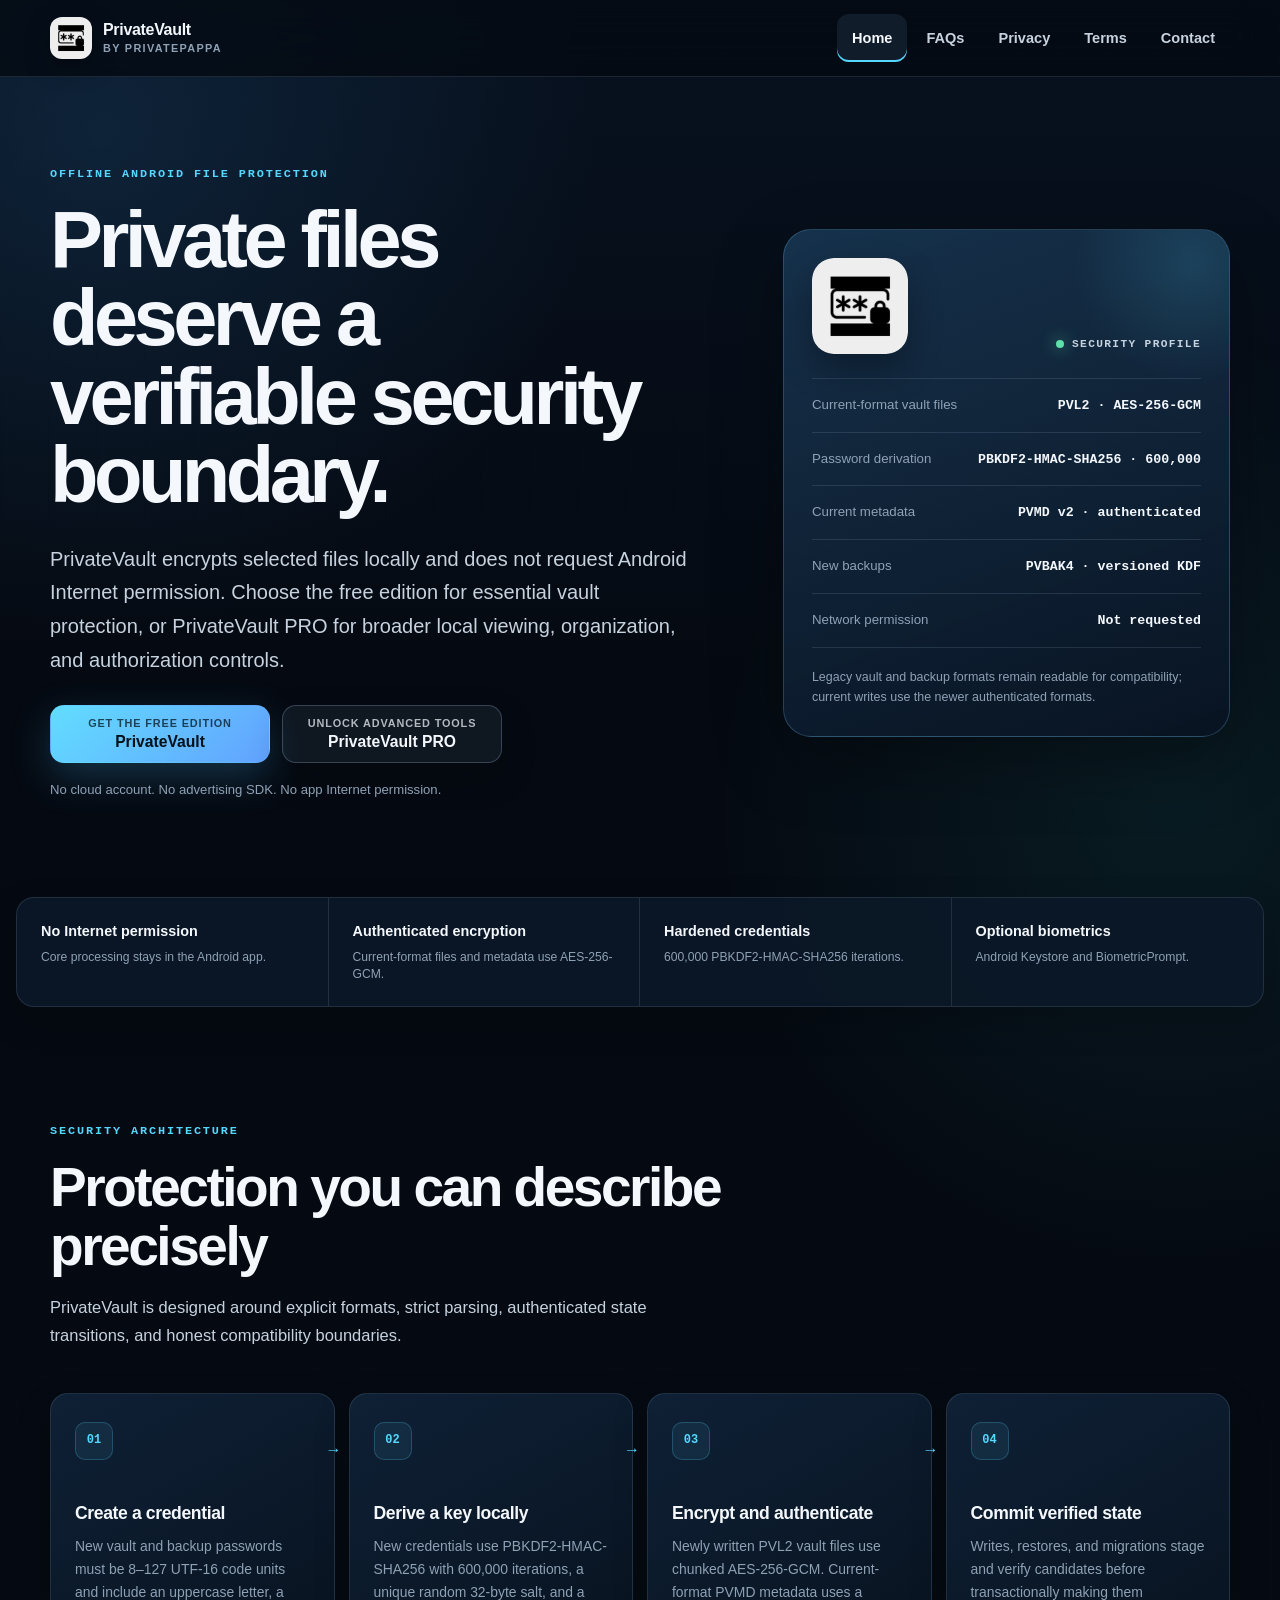
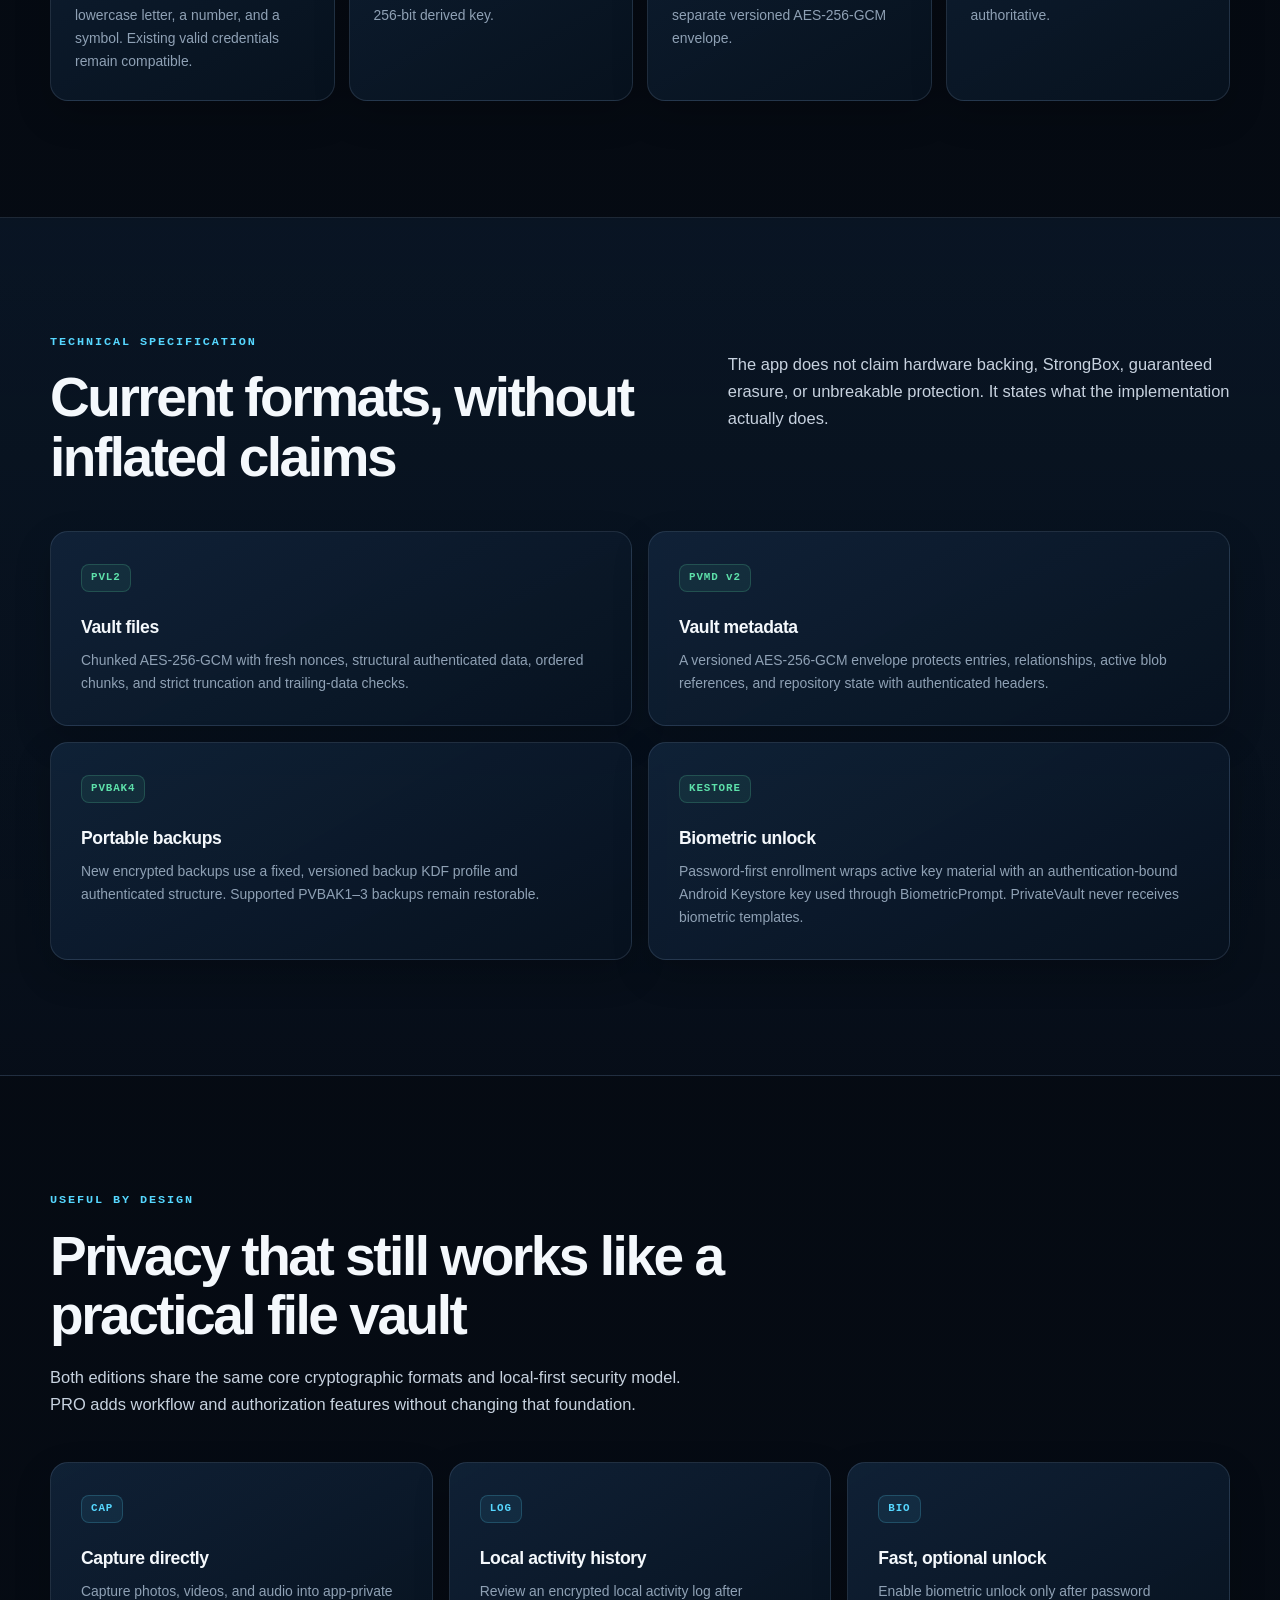
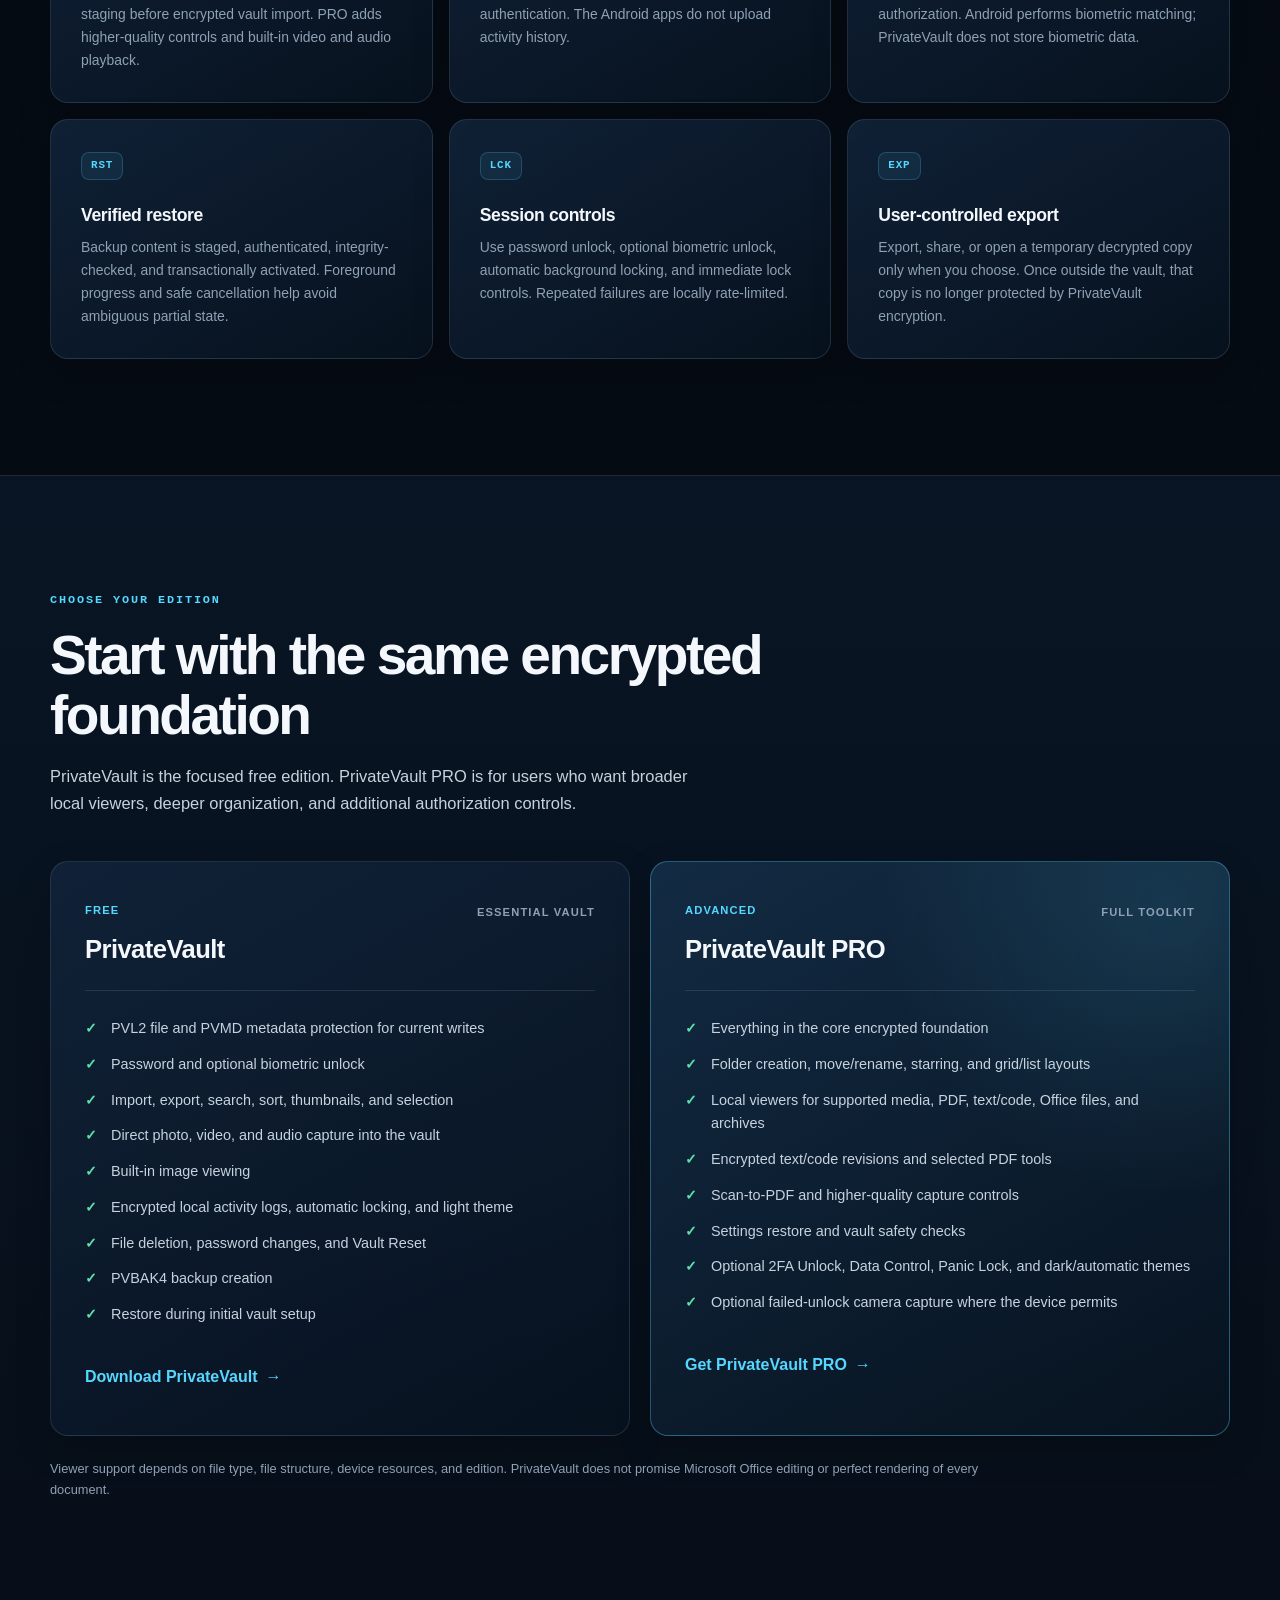
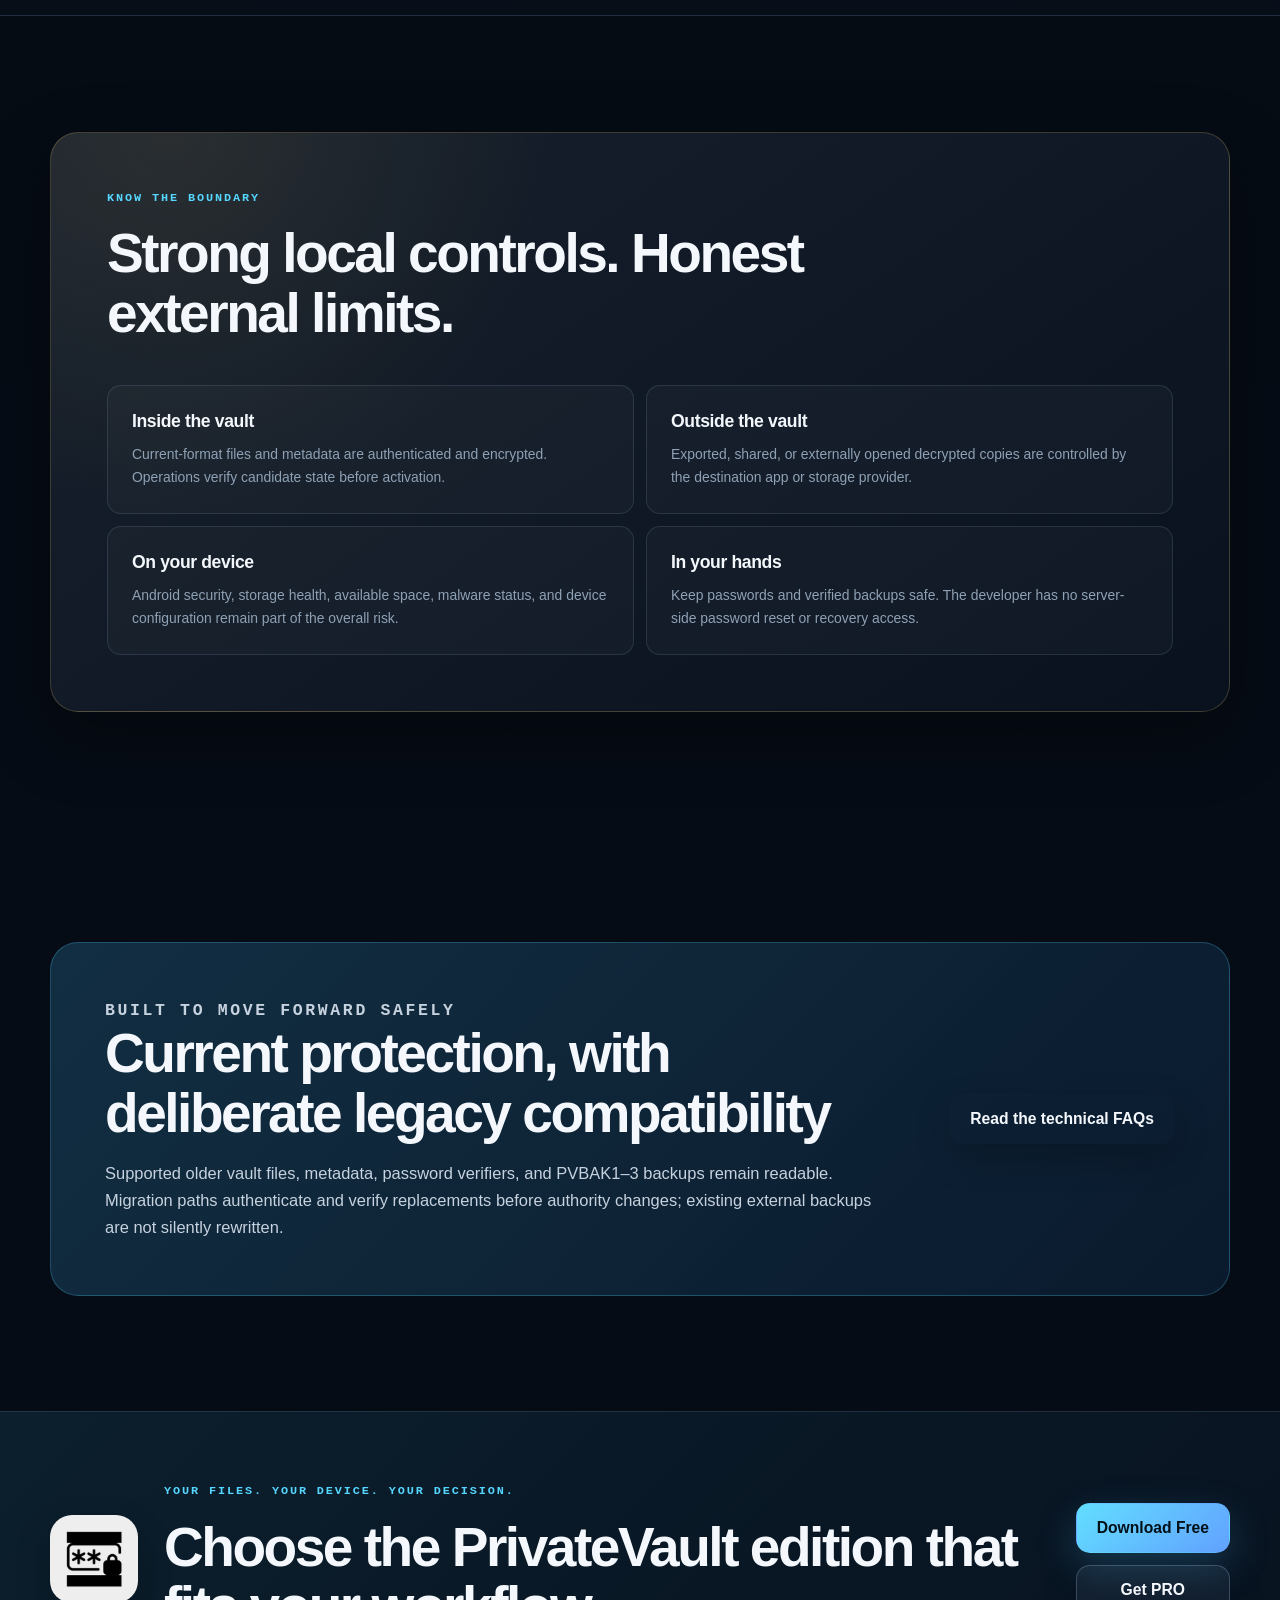
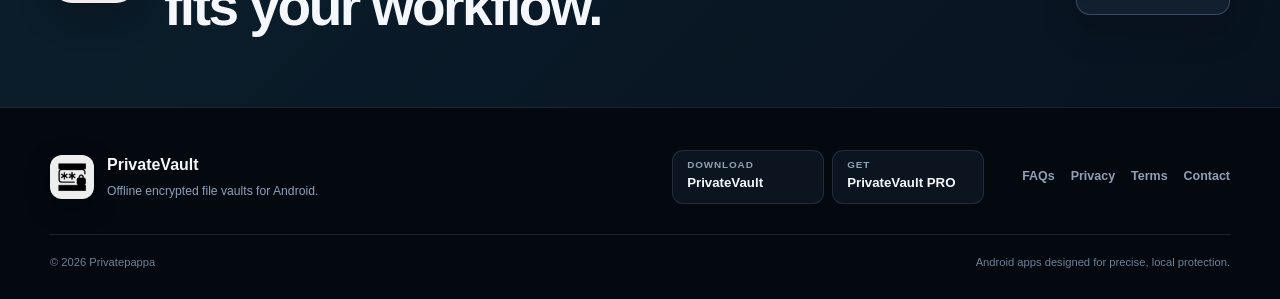
==== index.html @ 42239087 "Update PrivateVault website content and branding" ====
<!doctype html>
<html lang="en">
<head>
  <meta charset="utf-8" />
  <meta name="viewport" content="width=device-width, initial-scale=1" />
  <meta name="theme-color" content="#07111f" />
  <meta http-equiv="Content-Security-Policy" content="default-src 'self'; img-src 'self' data:; style-src 'self'; script-src 'self'; object-src 'none'; base-uri 'self'; form-action 'self'; upgrade-insecure-requests" />
  <title>PrivateVault for Android | Offline Encrypted File Vault</title>
  <meta name="description" content="PrivateVault and PrivateVault PRO are offline Android file vaults with authenticated AES-256-GCM encryption, hardened password derivation, encrypted backups, and optional biometric unlock." />
  <link rel="canonical" href="https://privatepappa.in/" />
  <link rel="icon" href="/favicon.ico" sizes="any" />
  <link rel="icon" type="image/png" sizes="48x48" href="/favicon-48x48.png" />
  <link rel="icon" type="image/png" sizes="96x96" href="/favicon-96x96.png" />
  <link rel="icon" type="image/png" sizes="192x192" href="/favicon-192x192.png" />
  <link rel="apple-touch-icon" sizes="180x180" href="/apple-touch-icon.png" />
  <link rel="manifest" href="/site.webmanifest" />
  <link rel="stylesheet" href="./css/style.css" />
  <script src="./js/app.js" defer></script>
  <meta property="og:type" content="website" />
  <meta property="og:site_name" content="PrivateVault by Privatepappa" />
  <meta property="og:url" content="https://privatepappa.in/" />
  <meta property="og:title" content="PrivateVault for Android | Offline Encrypted File Vault" />
  <meta property="og:description" content="Keep selected files in an offline Android vault with authenticated encryption, password-protected backups, and clear security boundaries." />
  <meta property="og:image" content="https://privatepappa.in/assets/app-icon.png" />
  <meta property="og:image:width" content="512" />
  <meta property="og:image:height" content="512" />
  <meta property="og:image:alt" content="PrivateVault app icon" />
</head>
<body>
  <a class="skip-link" href="#main-content">Skip to content</a>
  <header class="site-header">
    <nav class="navbar" aria-label="Primary navigation">
      <a class="brand" href="./index.html" aria-label="PrivateVault home">
        <img src="./assets/app-icon.png" alt="" width="42" height="42" />
        <span class="brand-copy"><strong>PrivateVault</strong><small>by Privatepappa</small></span>
      </a>
      <button class="nav-toggle" type="button" aria-expanded="false" aria-controls="site-navigation">
        <span class="sr-only">Toggle navigation</span>
        <span></span><span></span><span></span>
      </button>
      <div class="nav-links" id="site-navigation">
        <a class="active" href="./index.html" aria-current="page">Home</a>
        <a href="./faq.html">FAQs</a>
        <a href="./privacy-policy.html">Privacy</a>
        <a href="./terms-of-service.html">Terms</a>
        <a href="./contact-us.html">Contact</a>
      </div>
    </nav>
  </header>

  <main id="main-content">
    <section class="hero page">
      <div class="hero-copy">
        <p class="eyebrow">Offline Android file protection</p>
        <h1>Private files deserve a verifiable security boundary.</h1>
        <p class="hero-lead">
          PrivateVault encrypts selected files locally and does not request Android Internet permission. Choose the free edition for essential vault protection, or PrivateVault PRO for broader local viewing, organization, and authorization controls.
        </p>
        <div class="cta-row cta-row-inline">
          <a class="btn btn-primary" href="https://play.google.com/store/apps/details?id=com.privatepappain.privatevault" target="_blank" rel="noopener noreferrer">
            <span class="btn-kicker">Get the free edition</span>
            <strong>PrivateVault</strong>
          </a>
          <a class="btn btn-secondary" href="https://play.google.com/store/apps/details?id=com.privatepappain.privatevault.pro" target="_blank" rel="noopener noreferrer">
            <span class="btn-kicker">Unlock advanced tools</span>
            <strong>PrivateVault PRO</strong>
          </a>
        </div>
        <p class="microcopy">No cloud account. No advertising SDK. No app Internet permission.</p>
      </div>

      <aside class="security-console" aria-label="PrivateVault security profile">
        <div class="console-header">
          <img src="./assets/app-icon.png" alt="PrivateVault app icon" width="96" height="96" />
          <div><span class="status-dot"></span><span class="mono">SECURITY PROFILE</span></div>
        </div>
        <dl class="spec-list">
          <div><dt>Current-format vault files</dt><dd>PVL2 · AES-256-GCM</dd></div>
          <div><dt>Password derivation</dt><dd>PBKDF2-HMAC-SHA256 · 600,000</dd></div>
          <div><dt>Current metadata</dt><dd>PVMD v2 · authenticated</dd></div>
          <div><dt>New backups</dt><dd>PVBAK4 · versioned KDF</dd></div>
          <div><dt>Network permission</dt><dd>Not requested</dd></div>
        </dl>
        <p class="console-note">Legacy vault and backup formats remain readable for compatibility; current writes use the newer authenticated formats.</p>
      </aside>
    </section>

    <section class="trust-strip" aria-label="Core security facts">
      <div><strong>No Internet permission</strong><span>Core processing stays in the Android app.</span></div>
      <div><strong>Authenticated encryption</strong><span>Current-format files and metadata use AES-256-GCM.</span></div>
      <div><strong>Hardened credentials</strong><span>600,000 PBKDF2-HMAC-SHA256 iterations.</span></div>
      <div><strong>Optional biometrics</strong><span>Android Keystore and BiometricPrompt.</span></div>
    </section>

    <section class="section page" id="architecture">
      <div class="section-heading">
        <p class="eyebrow">Security architecture</p>
        <h2>Protection you can describe precisely</h2>
        <p>PrivateVault is designed around explicit formats, strict parsing, authenticated state transitions, and honest compatibility boundaries.</p>
      </div>
      <div class="architecture-flow">
        <article class="step-card">
          <span class="step-number">01</span>
          <h3>Create a credential</h3>
          <p>New vault and backup passwords must be 8–127 UTF-16 code units and include an uppercase letter, a lowercase letter, a number, and a symbol. Existing valid credentials remain compatible.</p>
        </article>
        <article class="step-card">
          <span class="step-number">02</span>
          <h3>Derive a key locally</h3>
          <p>New credentials use PBKDF2-HMAC-SHA256 with 600,000 iterations, a unique random 32-byte salt, and a 256-bit derived key.</p>
        </article>
        <article class="step-card">
          <span class="step-number">03</span>
          <h3>Encrypt and authenticate</h3>
          <p>Newly written PVL2 vault files use chunked AES-256-GCM. Current-format PVMD metadata uses a separate versioned AES-256-GCM envelope.</p>
        </article>
        <article class="step-card">
          <span class="step-number">04</span>
          <h3>Commit verified state</h3>
          <p>Writes, restores, and migrations stage and verify candidates before transactionally making them authoritative.</p>
        </article>
      </div>
    </section>

    <section class="section section-tinted">
      <div class="page">
        <div class="section-heading split-heading">
          <div>
            <p class="eyebrow">Technical specification</p>
            <h2>Current formats, without inflated claims</h2>
          </div>
          <p>The app does not claim hardware backing, StrongBox, guaranteed erasure, or unbreakable protection. It states what the implementation actually does.</p>
        </div>
        <div class="tech-grid">
          <article class="tech-card">
            <span class="tech-label">PVL2</span>
            <h3>Vault files</h3>
            <p>Chunked AES-256-GCM with fresh nonces, structural authenticated data, ordered chunks, and strict truncation and trailing-data checks.</p>
          </article>
          <article class="tech-card">
            <span class="tech-label">PVMD v2</span>
            <h3>Vault metadata</h3>
            <p>A versioned AES-256-GCM envelope protects entries, relationships, active blob references, and repository state with authenticated headers.</p>
          </article>
          <article class="tech-card">
            <span class="tech-label">PVBAK4</span>
            <h3>Portable backups</h3>
            <p>New encrypted backups use a fixed, versioned backup KDF profile and authenticated structure. Supported PVBAK1–3 backups remain restorable.</p>
          </article>
          <article class="tech-card">
            <span class="tech-label">KESTORE</span>
            <h3>Biometric unlock</h3>
            <p>Password-first enrollment wraps active key material with an authentication-bound Android Keystore key used through BiometricPrompt. PrivateVault never receives biometric templates.</p>
          </article>
        </div>
      </div>
    </section>

    <section class="section page" id="features">
      <div class="section-heading">
        <p class="eyebrow">Useful by design</p>
        <h2>Privacy that still works like a practical file vault</h2>
        <p>Both editions share the same core cryptographic formats and local-first security model. PRO adds workflow and authorization features without changing that foundation.</p>
      </div>
      <div class="feature-grid">
        <article class="feature-card"><span class="feature-code">CAP</span><h3>Capture directly</h3><p>Capture photos, videos, and audio into app-private staging before encrypted vault import. PRO adds higher-quality controls and built-in video and audio playback.</p></article>
        <article class="feature-card"><span class="feature-code">LOG</span><h3>Local activity history</h3><p>Review an encrypted local activity log after authentication. The Android apps do not upload activity history.</p></article>
        <article class="feature-card"><span class="feature-code">BIO</span><h3>Fast, optional unlock</h3><p>Enable biometric unlock only after password authorization. Android performs biometric matching; PrivateVault does not store biometric data.</p></article>
        <article class="feature-card"><span class="feature-code">RST</span><h3>Verified restore</h3><p>Backup content is staged, authenticated, integrity-checked, and transactionally activated. Foreground progress and safe cancellation help avoid ambiguous partial state.</p></article>
        <article class="feature-card"><span class="feature-code">LCK</span><h3>Session controls</h3><p>Use password unlock, optional biometric unlock, automatic background locking, and immediate lock controls. Repeated failures are locally rate-limited.</p></article>
        <article class="feature-card"><span class="feature-code">EXP</span><h3>User-controlled export</h3><p>Export, share, or open a temporary decrypted copy only when you choose. Once outside the vault, that copy is no longer protected by PrivateVault encryption.</p></article>
      </div>
    </section>

    <section class="section section-tinted" id="compare">
      <div class="page">
        <div class="section-heading">
          <p class="eyebrow">Choose your edition</p>
          <h2>Start with the same encrypted foundation</h2>
          <p>PrivateVault is the focused free edition. PrivateVault PRO is for users who want broader local viewers, deeper organization, and additional authorization controls.</p>
        </div>
        <div class="edition-grid">
          <article class="edition-card">
            <div class="edition-header"><div><span class="edition-tag">Free</span><h3>PrivateVault</h3></div><span class="edition-price">Essential vault</span></div>
            <ul class="check-list">
              <li>PVL2 file and PVMD metadata protection for current writes</li>
              <li>Password and optional biometric unlock</li>
              <li>Import, export, search, sort, thumbnails, and selection</li>
              <li>Direct photo, video, and audio capture into the vault</li>
              <li>Built-in image viewing</li>
              <li>Encrypted local activity logs, automatic locking, and light theme</li>
              <li>File deletion, password changes, and Vault Reset</li>
              <li>PVBAK4 backup creation</li>
              <li>Restore during initial vault setup</li>
            </ul>
            <a class="text-link" href="https://play.google.com/store/apps/details?id=com.privatepappain.privatevault" target="_blank" rel="noopener noreferrer">Download PrivateVault <span aria-hidden="true">→</span></a>
          </article>

          <article class="edition-card edition-card-pro">
            <div class="edition-header"><div><span class="edition-tag">Advanced</span><h3>PrivateVault PRO</h3></div><span class="edition-price">Full toolkit</span></div>
            <ul class="check-list">
              <li>Everything in the core encrypted foundation</li>
              <li>Folder creation, move/rename, starring, and grid/list layouts</li>
              <li>Local viewers for supported media, PDF, text/code, Office files, and archives</li>
              <li>Encrypted text/code revisions and selected PDF tools</li>
              <li>Scan-to-PDF and higher-quality capture controls</li>
              <li>Settings restore and vault safety checks</li>
              <li>Optional 2FA Unlock, Data Control, Panic Lock, and dark/automatic themes</li>
              <li>Optional failed-unlock camera capture where the device permits</li>
            </ul>
            <a class="text-link" href="https://play.google.com/store/apps/details?id=com.privatepappain.privatevault.pro" target="_blank" rel="noopener noreferrer">Get PrivateVault PRO <span aria-hidden="true">→</span></a>
          </article>
        </div>
        <p class="comparison-note">Viewer support depends on file type, file structure, device resources, and edition. PrivateVault does not promise Microsoft Office editing or perfect rendering of every document.</p>
      </div>
    </section>

    <section class="section page">
      <div class="boundary-panel">
        <div>
          <p class="eyebrow">Know the boundary</p>
          <h2>Strong local controls. Honest external limits.</h2>
        </div>
        <div class="boundary-grid">
          <article><h3>Inside the vault</h3><p>Current-format files and metadata are authenticated and encrypted. Operations verify candidate state before activation.</p></article>
          <article><h3>Outside the vault</h3><p>Exported, shared, or externally opened decrypted copies are controlled by the destination app or storage provider.</p></article>
          <article><h3>On your device</h3><p>Android security, storage health, available space, malware status, and device configuration remain part of the overall risk.</p></article>
          <article><h3>In your hands</h3><p>Keep passwords and verified backups safe. The developer has no server-side password reset or recovery access.</p></article>
        </div>
      </div>
    </section>

    <section class="section page">
      <div class="compatibility-banner">
        <div>
          <p class="eyebrow">Built to move forward safely</p>
          <h2>Current protection, with deliberate legacy compatibility</h2>
          <p>Supported older vault files, metadata, password verifiers, and PVBAK1–3 backups remain readable. Migration paths authenticate and verify replacements before authority changes; existing external backups are not silently rewritten.</p>
        </div>
        <a class="btn btn-compact" href="./faq.html">Read the technical FAQs</a>
      </div>
    </section>

    <section class="final-cta">
      <div class="page final-cta-inner">
        <img src="./assets/app-icon.png" alt="" width="88" height="88" />
        <div><p class="eyebrow">Your files. Your device. Your decision.</p><h2>Choose the PrivateVault edition that fits your workflow.</h2></div>
        <div class="cta-row">
          <a class="btn btn-primary btn-compact" href="https://play.google.com/store/apps/details?id=com.privatepappain.privatevault" target="_blank" rel="noopener noreferrer">Download Free</a>
          <a class="btn btn-secondary btn-compact" href="https://play.google.com/store/apps/details?id=com.privatepappain.privatevault.pro" target="_blank" rel="noopener noreferrer">Get PRO</a>
        </div>
      </div>
    </section>
  </main>

  <footer class="site-footer">
    <div class="page footer-grid">
      <div class="footer-brand">
        <img src="./assets/app-icon.png" alt="" width="44" height="44" />
        <div><strong>PrivateVault</strong><p>Offline encrypted file vaults for Android.</p></div>
      </div>
      <nav class="footer-downloads" aria-label="Download the apps">
        <a href="https://play.google.com/store/apps/details?id=com.privatepappain.privatevault" target="_blank" rel="noopener noreferrer"><span>Download</span><strong>PrivateVault</strong></a>
        <a href="https://play.google.com/store/apps/details?id=com.privatepappain.privatevault.pro" target="_blank" rel="noopener noreferrer"><span>Get</span><strong>PrivateVault PRO</strong></a>
      </nav>
      <nav class="footer-links" aria-label="Footer navigation">
        <a href="./faq.html">FAQs</a><a href="./privacy-policy.html">Privacy</a><a href="./terms-of-service.html">Terms</a><a href="./contact-us.html">Contact</a>
      </nav>
    </div>
    <div class="page footer-meta"><span>© 2026 Privatepappa</span><span>Android apps designed for precise, local protection.</span></div>
  </footer>
</body>
</html>
---- css/style.css ----
:root {
  color-scheme: dark;
  --bg: #050a12;
  --bg-elevated: #091321;
  --panel: rgba(14, 28, 46, 0.78);
  --panel-solid: #0d1b2d;
  --panel-soft: rgba(15, 32, 52, 0.58);
  --text: #f4f8fc;
  --text-soft: #c7d2df;
  --muted: #8fa1b5;
  --line: rgba(154, 180, 210, 0.16);
  --line-strong: rgba(154, 180, 210, 0.29);
  --cyan: #56d7ff;
  --blue: #6195ff;
  --green: #5de0aa;
  --amber: #f1c66d;
  --danger: #ff8b93;
  --max: 1180px;
  --radius-sm: 10px;
  --radius: 18px;
  --radius-lg: 28px;
  --shadow: 0 24px 70px rgba(0, 0, 0, 0.3);
  --shadow-soft: 0 14px 36px rgba(0, 0, 0, 0.2);
}

* {
  box-sizing: border-box;
}

html {
  scroll-behavior: smooth;
  scroll-padding-top: 96px;
}

body {
  min-width: 320px;
  min-height: 100vh;
  margin: 0;
  color: var(--text);
  background:
    radial-gradient(circle at 8% 2%, rgba(49, 121, 181, 0.18), transparent 31rem),
    radial-gradient(circle at 92% 12%, rgba(41, 179, 177, 0.1), transparent 29rem),
    linear-gradient(180deg, #07111f 0%, var(--bg) 42rem, #060c15 100%);
  font-family: Inter, ui-sans-serif, -apple-system, BlinkMacSystemFont, "Segoe UI", Roboto, Helvetica, Arial, sans-serif;
  font-size: 16px;
  line-height: 1.65;
  text-rendering: optimizeLegibility;
  -webkit-font-smoothing: antialiased;
}

body::before {
  position: fixed;
  z-index: -1;
  inset: 0;
  content: "";
  pointer-events: none;
  opacity: 0.18;
  background-image:
    linear-gradient(rgba(128, 160, 190, 0.08) 1px, transparent 1px),
    linear-gradient(90deg, rgba(128, 160, 190, 0.08) 1px, transparent 1px);
  background-size: 48px 48px;
  mask-image: linear-gradient(to bottom, #000, transparent 45rem);
}

img {
  display: block;
  max-width: 100%;
}

a {
  color: var(--cyan);
  text-underline-offset: 0.2em;
}

a:hover {
  color: #9ceaff;
}

button,
input {
  font: inherit;
}

button,
a {
  -webkit-tap-highlight-color: transparent;
}

:focus-visible {
  outline: 3px solid rgba(86, 215, 255, 0.75);
  outline-offset: 3px;
}

.sr-only {
  position: absolute;
  width: 1px;
  height: 1px;
  padding: 0;
  margin: -1px;
  overflow: hidden;
  clip: rect(0, 0, 0, 0);
  white-space: nowrap;
  border: 0;
}

.skip-link {
  position: fixed;
  z-index: 100;
  top: 12px;
  left: 12px;
  padding: 10px 16px;
  color: #03111b;
  background: var(--cyan);
  border-radius: var(--radius-sm);
  font-weight: 800;
  transform: translateY(-160%);
  transition: transform 0.18s ease;
}

.skip-link:focus {
  color: #03111b;
  transform: translateY(0);
}

.page {
  width: min(var(--max), calc(100% - 48px));
  margin-inline: auto;
}

.site-header {
  position: sticky;
  z-index: 50;
  top: 0;
  border-bottom: 1px solid var(--line);
  background: rgba(5, 10, 18, 0.82);
  backdrop-filter: blur(20px) saturate(140%);
}

.navbar {
  display: flex;
  align-items: center;
  justify-content: space-between;
  width: min(var(--max), calc(100% - 48px));
  min-height: 76px;
  margin-inline: auto;
  gap: 28px;
}

.brand {
  display: inline-flex;
  align-items: center;
  min-height: 48px;
  gap: 11px;
  color: var(--text);
  text-decoration: none;
}

.brand:hover {
  color: var(--text);
}

.brand img,
.footer-brand img {
  border-radius: 12px;
  box-shadow: 0 8px 24px rgba(0, 0, 0, 0.34);
}

.brand-copy {
  display: grid;
  line-height: 1.08;
}

.brand-copy strong {
  font-size: 1rem;
  letter-spacing: -0.02em;
}

.brand-copy small {
  margin-top: 5px;
  color: var(--muted);
  font-size: 0.68rem;
  font-weight: 700;
  letter-spacing: 0.12em;
  text-transform: uppercase;
}

.nav-links {
  display: flex;
  align-items: center;
  gap: 4px;
}

.nav-links a {
  display: inline-flex;
  align-items: center;
  min-height: 48px;
  padding: 0 15px;
  color: var(--text-soft);
  border-radius: 12px;
  font-size: 0.91rem;
  font-weight: 700;
  text-decoration: none;
  transition: color 0.18s ease, background 0.18s ease;
}

.nav-links a:hover,
.nav-links a.active {
  color: var(--text);
  background: rgba(128, 181, 230, 0.1);
}

.nav-links a.active {
  box-shadow: inset 0 -2px 0 var(--cyan);
}

.nav-toggle {
  display: none;
  align-items: center;
  justify-content: center;
  flex-direction: column;
  width: 48px;
  height: 48px;
  padding: 0;
  gap: 5px;
  color: var(--text);
  background: var(--panel-soft);
  border: 1px solid var(--line);
  border-radius: 12px;
  cursor: pointer;
}

.nav-toggle > span:not(.sr-only) {
  width: 20px;
  height: 2px;
  background: currentColor;
  border-radius: 2px;
  transition: transform 0.18s ease, opacity 0.18s ease;
}

.nav-toggle[aria-expanded="true"] > span:nth-child(2) {
  transform: translateY(7px) rotate(45deg);
}

.nav-toggle[aria-expanded="true"] > span:nth-child(3) {
  opacity: 0;
}

.nav-toggle[aria-expanded="true"] > span:nth-child(4) {
  transform: translateY(-7px) rotate(-45deg);
}

.hero {
  display: grid;
  grid-template-columns: minmax(0, 1.18fr) minmax(360px, 0.82fr);
  align-items: center;
  gap: clamp(44px, 7vw, 92px);
  min-height: 660px;
  padding-block: 88px 96px;
}

.eyebrow {
  margin: 0 0 16px;
  color: var(--cyan);
  font-family: "SFMono-Regular", Consolas, "Liberation Mono", monospace;
  font-size: 0.74rem;
  font-weight: 800;
  letter-spacing: 0.16em;
  text-transform: uppercase;
}

.hero h1,
.page-title h1 {
  max-width: 840px;
  margin: 0;
  color: var(--text);
  font-size: clamp(2.65rem, 6.2vw, 5.25rem);
  line-height: 0.99;
  letter-spacing: -0.057em;
}

.hero h1 {
  max-width: 760px;
}

.hero-lead {
  max-width: 700px;
  margin: 28px 0 0;
  color: var(--text-soft);
  font-size: clamp(1.05rem, 2vw, 1.25rem);
  line-height: 1.68;
}

.cta-row {
  display: flex;
  flex-direction: column;
  gap: 12px;
  margin-top: 28px;
}

.cta-row-inline {
  flex-direction: row;
  flex-wrap: wrap;
}

.btn {
  display: inline-flex;
  align-items: center;
  justify-content: center;
  flex-direction: column;
  min-width: 220px;
  min-height: 58px;
  padding: 10px 22px;
  gap: 1px;
  color: var(--text);
  border: 1px solid transparent;
  border-radius: 14px;
  box-shadow: var(--shadow-soft);
  font-size: 0.98rem;
  font-weight: 800;
  line-height: 1.3;
  text-align: center;
  text-decoration: none;
  transition: transform 0.18s ease, background 0.18s ease, border-color 0.18s ease, box-shadow 0.18s ease;
}

.btn:hover {
  color: var(--text);
  transform: translateY(-2px);
}

.btn-primary {
  color: #021018;
  background: linear-gradient(135deg, #62ddff, #62a2ff);
  box-shadow: 0 14px 38px rgba(64, 168, 225, 0.25);
}

.btn-primary:hover {
  color: #021018;
  background: linear-gradient(135deg, #8be7ff, #86b9ff);
  box-shadow: 0 18px 44px rgba(64, 168, 225, 0.35);
}

.btn-secondary {
  background: rgba(139, 179, 217, 0.08);
  border-color: var(--line-strong);
}

.btn-secondary:hover {
  background: rgba(139, 179, 217, 0.14);
  border-color: rgba(86, 215, 255, 0.45);
}

.btn-kicker {
  font-size: 0.68rem;
  font-weight: 700;
  letter-spacing: 0.08em;
  opacity: 0.72;
  text-transform: uppercase;
}

.btn-compact {
  flex-direction: row;
  min-width: 0;
  min-height: 50px;
  padding: 12px 20px;
}

.microcopy {
  margin: 16px 0 0;
  color: var(--muted);
  font-size: 0.82rem;
}

.security-console {
  position: relative;
  overflow: hidden;
  padding: 28px;
  background:
    linear-gradient(160deg, rgba(24, 54, 82, 0.82), rgba(8, 19, 33, 0.95)),
    var(--panel-solid);
  border: 1px solid rgba(117, 201, 242, 0.24);
  border-radius: var(--radius-lg);
  box-shadow: var(--shadow);
}

.security-console::before {
  position: absolute;
  top: -90px;
  right: -90px;
  width: 250px;
  height: 250px;
  content: "";
  background: radial-gradient(circle, rgba(86, 215, 255, 0.14), transparent 68%);
}

.console-header {
  position: relative;
  display: flex;
  align-items: flex-end;
  justify-content: space-between;
  gap: 18px;
  padding-bottom: 24px;
  border-bottom: 1px solid var(--line);
}

.console-header img {
  border-radius: 22px;
  box-shadow: 0 16px 34px rgba(0, 0, 0, 0.3);
}

.console-header > div {
  display: flex;
  align-items: center;
  gap: 8px;
}

.status-dot {
  width: 8px;
  height: 8px;
  background: var(--green);
  border-radius: 50%;
  box-shadow: 0 0 16px rgba(93, 224, 170, 0.8);
}

.mono,
.tech-label,
.feature-code,
.step-number {
  font-family: "SFMono-Regular", Consolas, "Liberation Mono", monospace;
}

.mono {
  color: var(--text-soft);
  font-size: 0.7rem;
  font-weight: 800;
  letter-spacing: 0.12em;
}

.spec-list {
  margin: 0;
}

.spec-list > div {
  display: flex;
  align-items: baseline;
  justify-content: space-between;
  gap: 18px;
  padding: 15px 0;
  border-bottom: 1px solid var(--line);
}

.spec-list dt,
.spec-list dd {
  margin: 0;
  font-size: 0.83rem;
}

.spec-list dt {
  color: var(--muted);
}

.spec-list dd {
  color: var(--text);
  font-family: "SFMono-Regular", Consolas, "Liberation Mono", monospace;
  font-weight: 700;
  text-align: right;
}

.console-note {
  margin: 20px 0 0;
  color: var(--muted);
  font-size: 0.78rem;
  line-height: 1.6;
}

.trust-strip {
  display: grid;
  grid-template-columns: repeat(4, 1fr);
  width: min(1320px, calc(100% - 32px));
  margin: 0 auto;
  overflow: hidden;
  background: rgba(11, 24, 40, 0.92);
  border: 1px solid var(--line);
  border-radius: var(--radius);
  box-shadow: var(--shadow-soft);
}

.trust-strip > div {
  padding: 22px 24px;
  border-right: 1px solid var(--line);
}

.trust-strip > div:last-child {
  border-right: 0;
}

.trust-strip strong,
.trust-strip span {
  display: block;
}

.trust-strip strong {
  margin-bottom: 5px;
  font-size: 0.9rem;
}

.trust-strip span {
  color: var(--muted);
  font-size: 0.76rem;
  line-height: 1.45;
}

.section {
  padding-block: clamp(72px, 9vw, 116px);
}

.section-tinted {
  border-block: 1px solid var(--line);
  background: linear-gradient(180deg, rgba(11, 25, 42, 0.74), rgba(8, 17, 29, 0.56));
}

.section-heading {
  max-width: 800px;
  margin-bottom: 44px;
}

.section-heading h2,
.boundary-panel h2,
.compatibility-banner h2,
.final-cta h2,
.support-banner h2 {
  margin: 0;
  font-size: clamp(2rem, 4.3vw, 3.55rem);
  line-height: 1.08;
  letter-spacing: -0.045em;
}

.section-heading > p:last-child,
.split-heading > p,
.compatibility-banner p,
.support-banner p {
  color: var(--text-soft);
  font-size: 1.03rem;
}

.section-heading > p:last-child {
  max-width: 72ch;
  margin: 18px 0 0;
}

.split-heading {
  display: grid;
  grid-template-columns: 1.1fr 0.9fr;
  max-width: none;
  gap: 64px;
}

.split-heading > p {
  margin: 30px 0 0;
}

.architecture-flow {
  display: grid;
  grid-template-columns: repeat(4, 1fr);
  gap: 14px;
}

.step-card,
.tech-card,
.feature-card,
.edition-card,
.support-card,
.policy-card,
.faq-card {
  background: linear-gradient(150deg, rgba(18, 38, 61, 0.82), rgba(8, 19, 32, 0.86));
  border: 1px solid var(--line);
  border-radius: var(--radius);
  box-shadow: var(--shadow-soft);
}

.step-card {
  position: relative;
  padding: 28px 24px;
}

.step-card:not(:last-child)::after {
  position: absolute;
  top: 43px;
  right: -10px;
  z-index: 2;
  width: 18px;
  height: 18px;
  color: var(--cyan);
  content: "→";
  font-size: 1rem;
}

.step-number {
  display: inline-grid;
  place-items: center;
  width: 38px;
  height: 38px;
  margin-bottom: 42px;
  color: var(--cyan);
  background: rgba(86, 215, 255, 0.08);
  border: 1px solid rgba(86, 215, 255, 0.22);
  border-radius: 10px;
  font-size: 0.75rem;
  font-weight: 800;
}

.step-card h3,
.tech-card h3,
.feature-card h3,
.edition-card h3,
.support-card h2,
.boundary-grid h3 {
  margin: 0 0 10px;
  font-size: 1.1rem;
  line-height: 1.3;
  letter-spacing: -0.022em;
}

.step-card p,
.tech-card p,
.feature-card p,
.support-card p,
.boundary-grid p {
  margin: 0;
  color: var(--muted);
  font-size: 0.87rem;
}

.tech-grid,
.feature-grid {
  display: grid;
  grid-template-columns: repeat(2, 1fr);
  gap: 16px;
}

.tech-card,
.feature-card {
  padding: 30px;
}

.tech-label,
.feature-code {
  display: inline-flex;
  align-items: center;
  min-height: 28px;
  margin-bottom: 24px;
  padding: 4px 9px;
  color: var(--green);
  background: rgba(93, 224, 170, 0.08);
  border: 1px solid rgba(93, 224, 170, 0.2);
  border-radius: 8px;
  font-size: 0.68rem;
  font-weight: 800;
  letter-spacing: 0.08em;
}

.feature-grid {
  grid-template-columns: repeat(3, 1fr);
}

.feature-card {
  min-height: 228px;
}

.feature-card .feature-code,
.support-card .feature-code {
  color: var(--cyan);
  background: rgba(86, 215, 255, 0.08);
  border-color: rgba(86, 215, 255, 0.2);
}

.edition-grid {
  display: grid;
  grid-template-columns: repeat(2, 1fr);
  gap: 20px;
}

.edition-card {
  padding: 34px;
}

.edition-card-pro {
  border-color: rgba(86, 215, 255, 0.35);
  background:
    radial-gradient(circle at 90% 8%, rgba(86, 215, 255, 0.12), transparent 18rem),
    linear-gradient(150deg, rgba(20, 46, 72, 0.9), rgba(8, 19, 32, 0.9));
}

.edition-header {
  display: flex;
  align-items: flex-start;
  justify-content: space-between;
  gap: 20px;
  padding-bottom: 24px;
  border-bottom: 1px solid var(--line);
}

.edition-header h3 {
  margin: 10px 0 0;
  font-size: 1.6rem;
}

.edition-tag,
.edition-price {
  color: var(--muted);
  font-size: 0.7rem;
  font-weight: 800;
  letter-spacing: 0.1em;
  text-transform: uppercase;
}

.edition-tag {
  color: var(--cyan);
}

.edition-price {
  padding-top: 7px;
  text-align: right;
}

.check-list {
  display: grid;
  margin: 26px 0;
  padding: 0;
  gap: 12px;
  list-style: none;
}

.check-list li {
  position: relative;
  padding-left: 26px;
  color: var(--text-soft);
  font-size: 0.9rem;
}

.check-list li::before {
  position: absolute;
  left: 0;
  color: var(--green);
  content: "✓";
  font-weight: 900;
}

.text-link {
  display: inline-flex;
  align-items: center;
  min-height: 48px;
  gap: 8px;
  font-weight: 800;
  text-decoration: none;
}

.text-link span {
  transition: transform 0.18s ease;
}

.text-link:hover span {
  transform: translateX(4px);
}

.comparison-note {
  max-width: 980px;
  margin: 22px 0 0;
  color: var(--muted);
  font-size: 0.8rem;
}

.boundary-panel {
  padding: clamp(30px, 5vw, 56px);
  background:
    radial-gradient(circle at 10% 0%, rgba(241, 198, 109, 0.09), transparent 24rem),
    linear-gradient(145deg, rgba(25, 35, 47, 0.92), rgba(9, 19, 31, 0.92));
  border: 1px solid rgba(241, 198, 109, 0.22);
  border-radius: var(--radius-lg);
  box-shadow: var(--shadow);
}

.boundary-panel > div:first-child {
  max-width: 760px;
  margin-bottom: 42px;
}

.boundary-grid {
  display: grid;
  grid-template-columns: repeat(2, 1fr);
  gap: 12px;
}

.boundary-grid article {
  padding: 24px;
  background: rgba(255, 255, 255, 0.026);
  border: 1px solid var(--line);
  border-radius: 14px;
}

.compatibility-banner,
.support-banner {
  display: flex;
  align-items: center;
  justify-content: space-between;
  gap: 42px;
  padding: clamp(30px, 5vw, 54px);
  background: linear-gradient(135deg, rgba(21, 55, 78, 0.8), rgba(12, 29, 49, 0.86));
  border: 1px solid rgba(86, 215, 255, 0.25);
  border-radius: var(--radius-lg);
}

.compatibility-banner > div,
.support-banner > div {
  max-width: 770px;
}

.compatibility-banner p,
.support-banner p {
  margin-bottom: 0;
}

.final-cta {
  padding-block: 70px;
  border-top: 1px solid var(--line);
  background: linear-gradient(135deg, rgba(25, 76, 101, 0.3), rgba(13, 29, 49, 0.4));
}

.final-cta-inner {
  display: grid;
  grid-template-columns: auto minmax(0, 1fr) auto;
  align-items: center;
  gap: 26px;
}

.final-cta img {
  border-radius: 22px;
  box-shadow: var(--shadow-soft);
}

.final-cta .cta-row {
  margin: 0;
}

.inner-page {
  padding-bottom: 96px;
}

.page-title {
  max-width: 900px;
  padding-block: 82px 50px;
}

.page-title h1 {
  font-size: clamp(2.7rem, 6vw, 4.8rem);
}

.page-title > p:last-child {
  max-width: 760px;
  margin: 24px 0 0;
  color: var(--text-soft);
  font-size: 1.08rem;
}

.contact-title .btn {
  margin-top: 28px;
}

.faq-tools {
  max-width: 820px;
  margin-bottom: 28px;
}

.faq-tools label {
  display: block;
  margin-bottom: 10px;
  color: var(--text-soft);
  font-size: 0.82rem;
  font-weight: 800;
  letter-spacing: 0.05em;
  text-transform: uppercase;
}

.search-wrap {
  position: relative;
}

.search-wrap > span {
  position: absolute;
  top: 50%;
  left: 18px;
  color: var(--muted);
  font-size: 1.35rem;
  transform: translateY(-52%);
}

.search-input {
  width: 100%;
  min-height: 56px;
  padding: 12px 18px 12px 48px;
  color: var(--text);
  caret-color: var(--cyan);
  background: rgba(14, 28, 46, 0.88);
  border: 1px solid var(--line-strong);
  border-radius: 14px;
}

.search-input::placeholder {
  color: #8298ad;
}

.search-input:focus {
  border-color: rgba(86, 215, 255, 0.56);
  outline: 3px solid rgba(86, 215, 255, 0.14);
}

.search-status {
  margin: 8px 0 0;
  color: var(--muted);
  font-size: 0.78rem;
}

.faq-grid {
  display: grid;
  gap: 12px;
}

.faq-card {
  overflow: clip;
  box-shadow: none;
}

.faq-card[hidden] {
  display: none;
}

.faq-card summary {
  position: relative;
  display: flex;
  align-items: center;
  min-height: 76px;
  padding: 18px 64px 18px 24px;
  color: var(--text);
  cursor: pointer;
  font-size: 1rem;
  font-weight: 800;
  line-height: 1.45;
  list-style: none;
}

.faq-card summary::-webkit-details-marker {
  display: none;
}

.faq-card summary::after {
  position: absolute;
  right: 24px;
  display: grid;
  place-items: center;
  width: 32px;
  height: 32px;
  color: var(--cyan);
  background: rgba(86, 215, 255, 0.08);
  border: 1px solid rgba(86, 215, 255, 0.2);
  border-radius: 9px;
  content: "+";
  font-family: ui-monospace, monospace;
  font-size: 1.15rem;
  transition: transform 0.18s ease;
}

.faq-card[open] summary::after {
  content: "−";
  transform: rotate(180deg);
}

.faq-card[open] summary {
  border-bottom: 1px solid var(--line);
}

.faq-card summary:hover {
  background: rgba(128, 181, 230, 0.05);
}

.label {
  display: block;
  margin-bottom: 4px;
  color: var(--cyan);
  font-family: "SFMono-Regular", Consolas, "Liberation Mono", monospace;
  font-size: 0.64rem;
  letter-spacing: 0.1em;
  text-transform: uppercase;
}

.faq-answer {
  padding: 20px 64px 24px 24px;
}

.faq-answer p {
  max-width: 90ch;
  margin: 0;
  color: var(--text-soft);
}

.no-results {
  padding: 48px;
  text-align: center;
  background: var(--panel-soft);
  border: 1px dashed var(--line-strong);
  border-radius: var(--radius);
}

.no-results h2 {
  margin-top: 0;
}

.no-results p {
  margin-bottom: 0;
  color: var(--muted);
}

.inner-page > .support-banner {
  margin-top: 48px;
}

.policy-summary {
  display: grid;
  grid-template-columns: repeat(3, 1fr);
  overflow: hidden;
  margin-bottom: 26px;
  background: rgba(13, 29, 47, 0.84);
  border: 1px solid var(--line);
  border-radius: var(--radius);
}

.policy-summary > div {
  padding: 22px;
  border-right: 1px solid var(--line);
}

.policy-summary > div:last-child {
  border-right: 0;
}

.policy-summary strong,
.policy-summary span {
  display: block;
}

.policy-summary strong {
  margin-bottom: 5px;
  color: var(--green);
  font-size: 0.86rem;
}

.policy-summary span {
  color: var(--muted);
  font-size: 0.77rem;
}

.toc-card {
  display: grid;
  grid-template-columns: auto 1fr;
  align-items: start;
  margin-bottom: 18px;
  padding: 22px 24px;
  gap: 32px;
  background: rgba(13, 29, 47, 0.72);
  border: 1px solid var(--line);
  border-radius: var(--radius);
}

.toc-card > strong {
  color: var(--text);
  font-size: 0.82rem;
  letter-spacing: 0.05em;
  text-transform: uppercase;
}

.toc-card > div {
  display: flex;
  flex-wrap: wrap;
  gap: 6px 18px;
}

.toc-card a {
  color: var(--text-soft);
  font-size: 0.8rem;
  text-decoration: none;
}

.toc-card a:hover {
  color: var(--cyan);
}

.content-stack {
  display: grid;
  gap: 14px;
}

.policy-card {
  padding: clamp(24px, 4vw, 38px);
  scroll-margin-top: 96px;
}

.policy-card.notice {
  border-color: rgba(241, 198, 109, 0.25);
  background: linear-gradient(145deg, rgba(53, 45, 27, 0.4), rgba(10, 21, 34, 0.9));
}

.policy-card h2 {
  margin: 0 0 16px;
  color: var(--text);
  font-size: 1.3rem;
  line-height: 1.35;
  letter-spacing: -0.025em;
}

.policy-card p,
.policy-card li {
  color: var(--text-soft);
}

.policy-card p {
  max-width: 96ch;
  margin: 0 0 16px;
}

.policy-card p:last-child,
.policy-card ul:last-child {
  margin-bottom: 0;
}

.policy-card ul {
  display: grid;
  margin: 0 0 18px;
  padding-left: 22px;
  gap: 8px;
}

code {
  padding: 2px 7px;
  color: #b9ecff;
  background: rgba(86, 215, 255, 0.08);
  border: 1px solid rgba(86, 215, 255, 0.14);
  border-radius: 6px;
  font-family: "SFMono-Regular", Consolas, "Liberation Mono", monospace;
  font-size: 0.88em;
}

.support-grid {
  display: grid;
  grid-template-columns: repeat(3, 1fr);
  gap: 16px;
}

.support-card {
  padding: 30px;
}

.support-card h2 {
  font-size: 1.2rem;
}

.support-card .check-list {
  margin-bottom: 0;
}

.support-details {
  padding-bottom: 0;
}

.site-footer {
  border-top: 1px solid var(--line);
  background: rgba(4, 9, 16, 0.82);
}

.footer-grid {
  display: grid;
  grid-template-columns: 1fr auto auto;
  align-items: center;
  padding-block: 42px 30px;
  gap: 38px;
}

.footer-brand {
  display: flex;
  align-items: center;
  gap: 13px;
}

.footer-brand strong {
  font-size: 1rem;
}

.footer-brand p {
  margin: 3px 0 0;
  color: var(--muted);
  font-size: 0.76rem;
}

.footer-downloads {
  display: flex;
  gap: 8px;
}

.footer-downloads a {
  display: grid;
  min-width: 152px;
  min-height: 54px;
  padding: 8px 14px;
  color: var(--text);
  background: rgba(129, 175, 216, 0.07);
  border: 1px solid var(--line);
  border-radius: 11px;
  line-height: 1.2;
  text-decoration: none;
}

.footer-downloads a:hover {
  background: rgba(129, 175, 216, 0.12);
  border-color: rgba(86, 215, 255, 0.38);
}

.footer-downloads span {
  color: var(--muted);
  font-size: 0.62rem;
  font-weight: 800;
  letter-spacing: 0.09em;
  text-transform: uppercase;
}

.footer-downloads strong {
  font-size: 0.83rem;
}

.footer-links {
  display: flex;
  flex-wrap: wrap;
  justify-content: flex-end;
  gap: 4px 16px;
}

.footer-links a {
  display: inline-flex;
  align-items: center;
  min-height: 44px;
  color: var(--muted);
  font-size: 0.78rem;
  font-weight: 700;
  text-decoration: none;
}

.footer-links a:hover {
  color: var(--text);
}

.footer-meta {
  display: flex;
  justify-content: space-between;
  padding-block: 18px 28px;
  color: #6f8295;
  border-top: 1px solid var(--line);
  font-size: 0.7rem;
}

@media (max-width: 1040px) {
  .hero {
    grid-template-columns: minmax(0, 1fr) 360px;
    gap: 42px;
  }

  .architecture-flow {
    grid-template-columns: repeat(2, 1fr);
  }

  .step-card:not(:last-child)::after {
    display: none;
  }

  .feature-grid,
  .support-grid {
    grid-template-columns: repeat(2, 1fr);
  }

  .footer-grid {
    grid-template-columns: 1fr auto;
  }

  .footer-links {
    grid-column: 1 / -1;
    justify-content: flex-start;
  }
}

@media (max-width: 820px) {
  .page,
  .navbar {
    width: min(100% - 32px, var(--max));
  }

  .navbar {
    position: relative;
  }

  .nav-toggle {
    display: flex;
  }

  .nav-links {
    position: absolute;
    top: calc(100% + 1px);
    right: 0;
    left: 0;
    display: none;
    flex-direction: column;
    align-items: stretch;
    padding: 10px;
    background: rgba(7, 17, 31, 0.98);
    border: 1px solid var(--line);
    border-top: 0;
    border-radius: 0 0 16px 16px;
    box-shadow: var(--shadow);
  }

  .nav-links[data-open="true"] {
    display: flex;
  }

  .nav-links a {
    justify-content: flex-start;
    padding-inline: 16px;
  }

  .nav-links a.active {
    box-shadow: inset 3px 0 0 var(--cyan);
  }

  .hero {
    grid-template-columns: 1fr;
    min-height: 0;
    padding-block: 70px;
  }

  .security-console {
    max-width: 620px;
  }

  .trust-strip {
    grid-template-columns: repeat(2, 1fr);
  }

  .trust-strip > div:nth-child(2) {
    border-right: 0;
  }

  .trust-strip > div:nth-child(-n + 2) {
    border-bottom: 1px solid var(--line);
  }

  .split-heading,
  .edition-grid {
    grid-template-columns: 1fr;
  }

  .split-heading {
    gap: 0;
  }

  .split-heading > p {
    margin-top: 16px;
  }

  .final-cta-inner {
    grid-template-columns: auto 1fr;
  }

  .final-cta .cta-row {
    grid-column: 1 / -1;
    flex-direction: row;
  }

  .policy-summary {
    grid-template-columns: 1fr;
  }

  .policy-summary > div {
    border-right: 0;
    border-bottom: 1px solid var(--line);
  }

  .policy-summary > div:last-child {
    border-bottom: 0;
  }

  .toc-card {
    grid-template-columns: 1fr;
    gap: 12px;
  }
}

@media (max-width: 640px) {
  .page,
  .navbar {
    width: min(100% - 24px, var(--max));
  }

  .navbar {
    min-height: 68px;
  }

  .brand-copy small {
    display: none;
  }

  .hero {
    padding-block: 52px 60px;
  }

  .hero h1,
  .page-title h1 {
    font-size: clamp(2.45rem, 13vw, 4rem);
  }

  .cta-row-inline {
    flex-direction: column;
  }

  .btn {
    width: 100%;
  }

  .security-console {
    padding: 22px;
    border-radius: 22px;
  }

  .console-header img {
    width: 76px;
    height: 76px;
  }

  .spec-list > div {
    align-items: flex-start;
    flex-direction: column;
    gap: 4px;
  }

  .spec-list dd {
    text-align: left;
  }

  .trust-strip,
  .architecture-flow,
  .tech-grid,
  .feature-grid,
  .boundary-grid,
  .support-grid {
    grid-template-columns: 1fr;
  }

  .trust-strip > div {
    border-right: 0;
    border-bottom: 1px solid var(--line);
  }

  .trust-strip > div:last-child {
    border-bottom: 0;
  }

  .section {
    padding-block: 64px;
  }

  .section-heading {
    margin-bottom: 30px;
  }

  .step-card,
  .tech-card,
  .feature-card,
  .edition-card,
  .support-card {
    padding: 24px;
  }

  .feature-card {
    min-height: 0;
  }

  .edition-header {
    flex-direction: column;
    gap: 6px;
  }

  .edition-price {
    padding-top: 0;
    text-align: left;
  }

  .compatibility-banner,
  .support-banner {
    align-items: stretch;
    flex-direction: column;
    gap: 24px;
  }

  .final-cta-inner {
    grid-template-columns: 1fr;
  }

  .final-cta img {
    width: 72px;
    height: 72px;
  }

  .final-cta .cta-row {
    grid-column: auto;
    flex-direction: column;
  }

  .page-title {
    padding-block: 58px 36px;
  }

  .faq-card summary {
    min-height: 70px;
    padding: 16px 54px 16px 18px;
  }

  .faq-card summary::after {
    right: 16px;
  }

  .faq-answer {
    padding: 18px;
  }

  .footer-grid {
    grid-template-columns: 1fr;
    gap: 24px;
  }

  .footer-downloads {
    flex-direction: column;
  }

  .footer-links {
    grid-column: auto;
  }

  .footer-meta {
    flex-direction: column;
    gap: 4px;
  }
}

@media (prefers-reduced-motion: reduce) {
  html {
    scroll-behavior: auto;
  }

  *,
  *::before,
  *::after {
    scroll-behavior: auto !important;
    transition-duration: 0.01ms !important;
    animation-duration: 0.01ms !important;
    animation-iteration-count: 1 !important;
  }
}
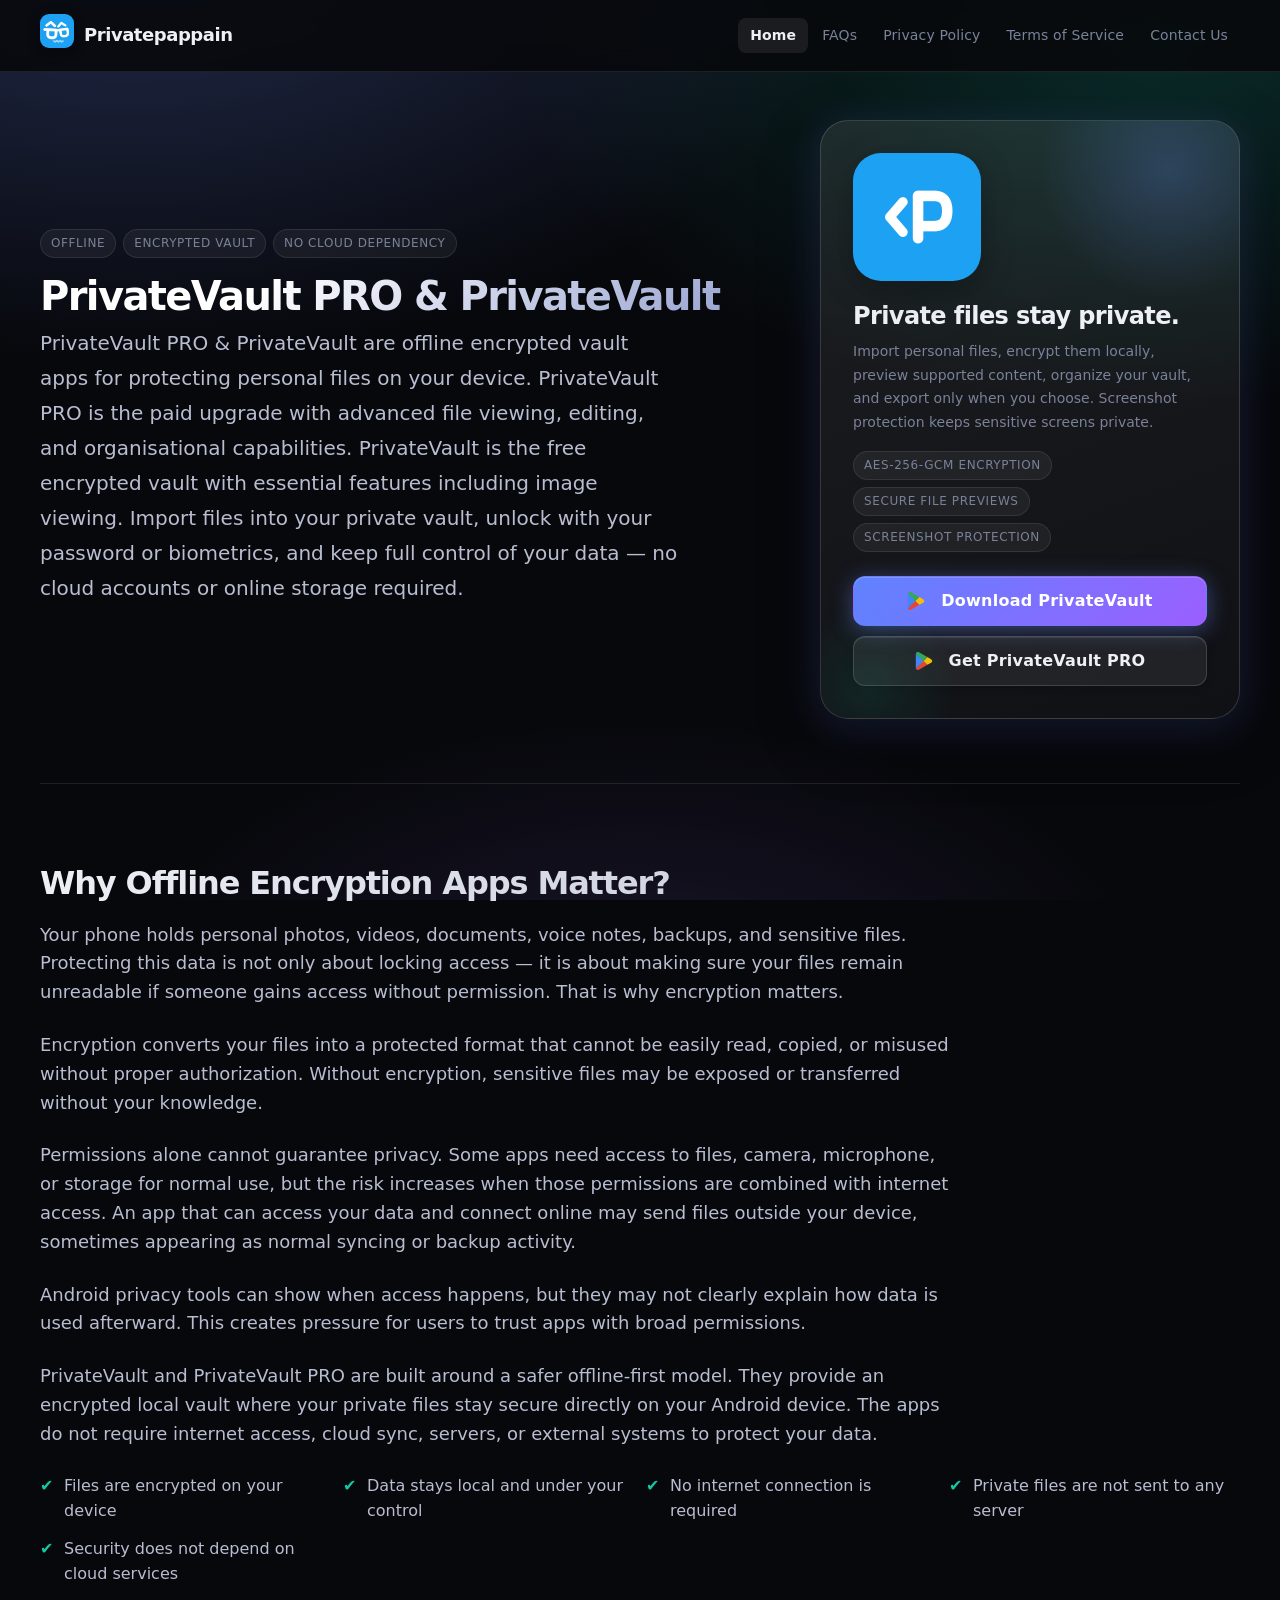
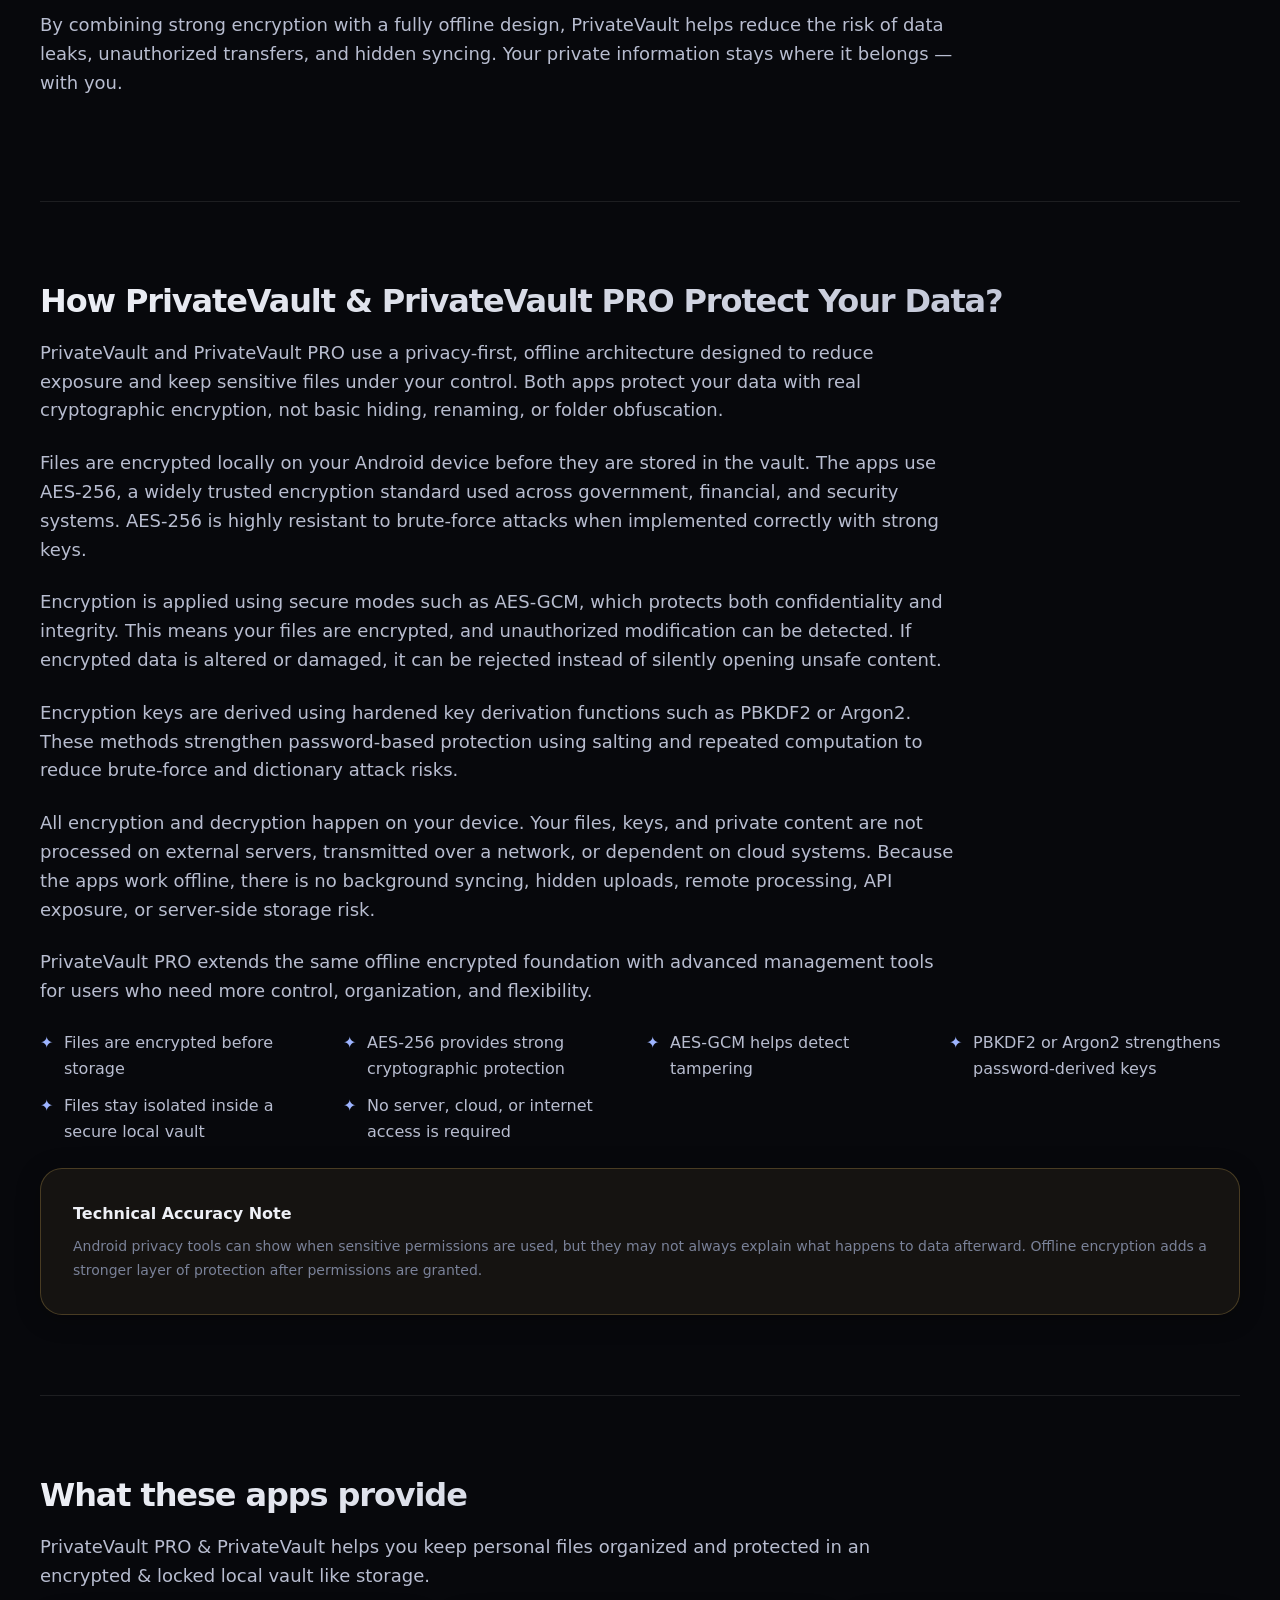
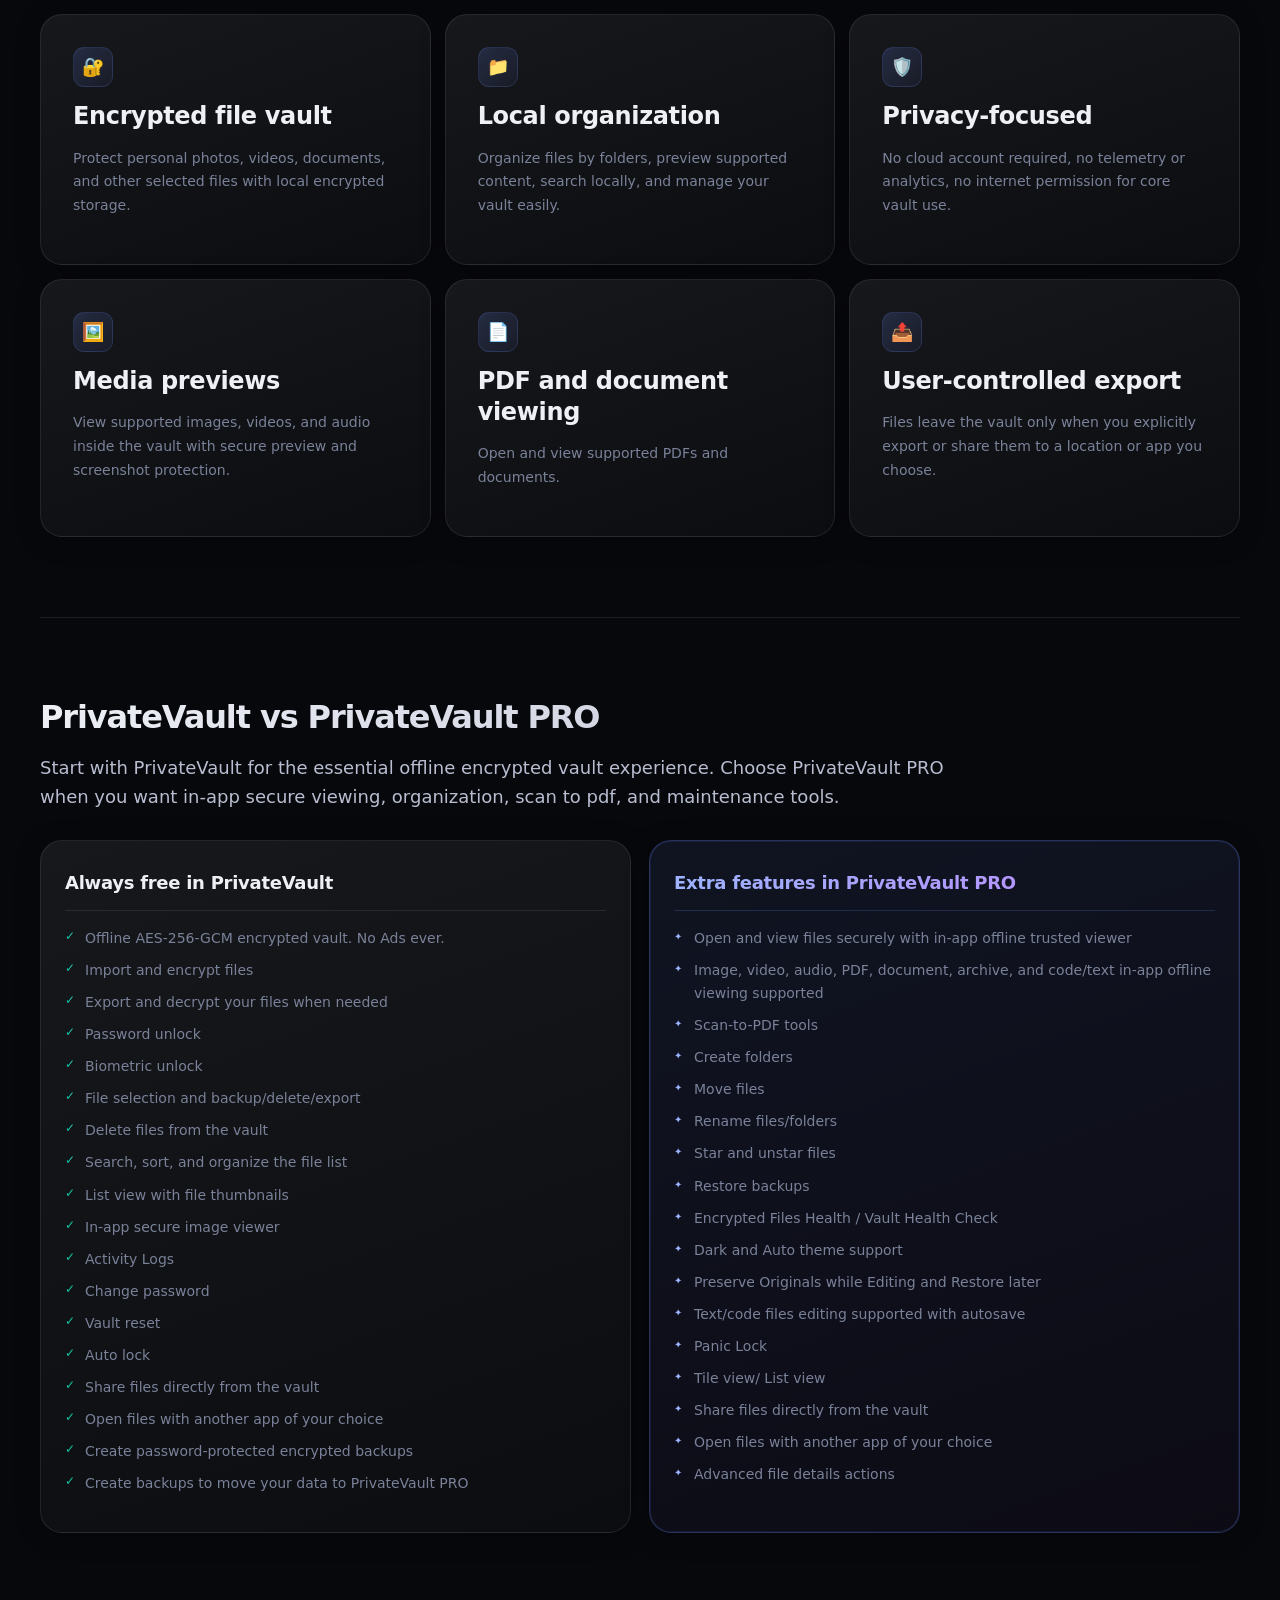
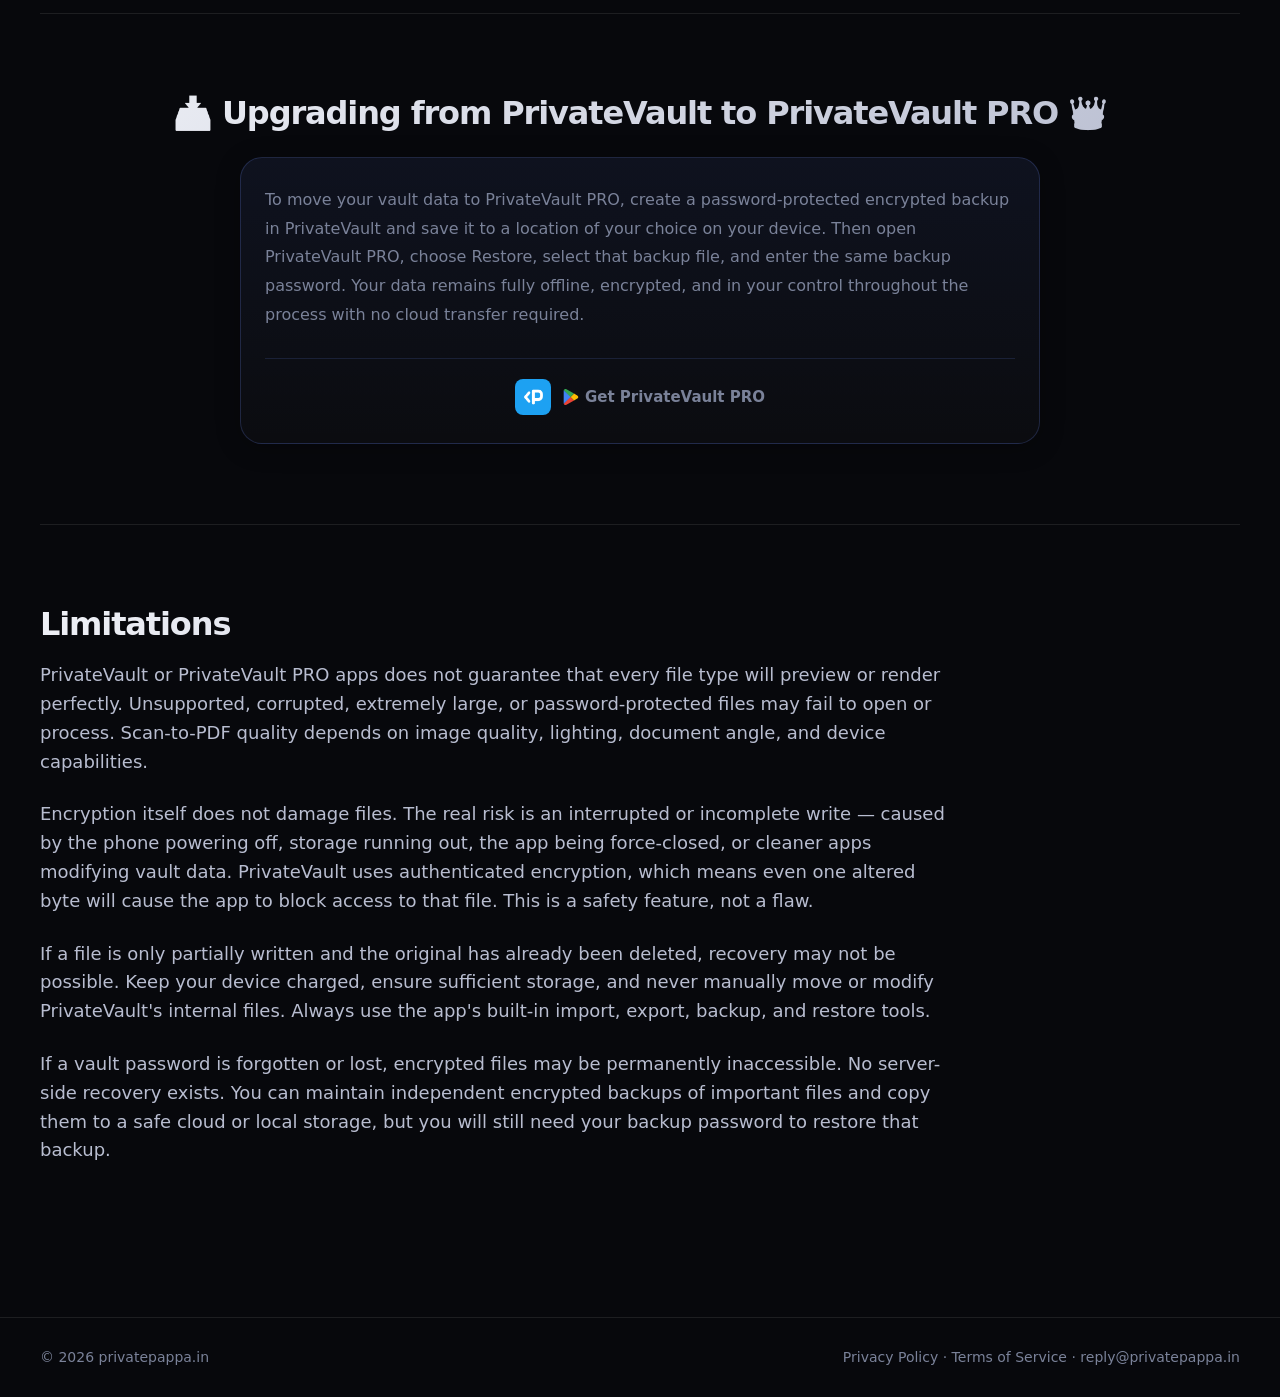
==== commit b54bcfe0: "Revert "Update PrivateVault website content and branding" This reverts commit 42239087604ccda9d80b0c" ====
--- a/index.html
+++ b/index.html
@@ -1,273 +1,347 @@
-<!doctype html>
+<!DOCTYPE html>
 <html lang="en">
 <head>
-  <meta charset="utf-8" />
-  <meta name="viewport" content="width=device-width, initial-scale=1" />
-  <meta name="theme-color" content="#07111f" />
-  <meta http-equiv="Content-Security-Policy" content="default-src 'self'; img-src 'self' data:; style-src 'self'; script-src 'self'; object-src 'none'; base-uri 'self'; form-action 'self'; upgrade-insecure-requests" />
-  <title>PrivateVault for Android | Offline Encrypted File Vault</title>
-  <meta name="description" content="PrivateVault and PrivateVault PRO are offline Android file vaults with authenticated AES-256-GCM encryption, hardened password derivation, encrypted backups, and optional biometric unlock." />
-  <link rel="canonical" href="https://privatepappa.in/" />
-  <link rel="icon" href="/favicon.ico" sizes="any" />
-  <link rel="icon" type="image/png" sizes="48x48" href="/favicon-48x48.png" />
-  <link rel="icon" type="image/png" sizes="96x96" href="/favicon-96x96.png" />
-  <link rel="icon" type="image/png" sizes="192x192" href="/favicon-192x192.png" />
-  <link rel="apple-touch-icon" sizes="180x180" href="/apple-touch-icon.png" />
-  <link rel="manifest" href="/site.webmanifest" />
-  <link rel="stylesheet" href="./css/style.css" />
-  <script src="./js/app.js" defer></script>
-  <meta property="og:type" content="website" />
-  <meta property="og:site_name" content="PrivateVault by Privatepappa" />
-  <meta property="og:url" content="https://privatepappa.in/" />
-  <meta property="og:title" content="PrivateVault for Android | Offline Encrypted File Vault" />
-  <meta property="og:description" content="Keep selected files in an offline Android vault with authenticated encryption, password-protected backups, and clear security boundaries." />
-  <meta property="og:image" content="https://privatepappa.in/assets/app-icon.png" />
-  <meta property="og:image:width" content="512" />
-  <meta property="og:image:height" content="512" />
-  <meta property="og:image:alt" content="PrivateVault app icon" />
+<meta charset="UTF-8" />
+<meta name="viewport" content="width=device-width, initial-scale=1.0" />
+<meta http-equiv="Content-Security-Policy" content="default-src 'self'; img-src 'self' data: blob:; style-src 'self' 'unsafe-inline' https://fonts.googleapis.com; font-src 'self' https://fonts.gstatic.com; script-src 'self' 'unsafe-inline' https://www.googletagmanager.com; frame-src https://docs.google.com; object-src 'none'; base-uri 'self'; frame-ancestors 'none'; form-action 'self';" />
+<link rel="preconnect" href="https://fonts.googleapis.com" />
+<link rel="preconnect" href="https://fonts.gstatic.com" crossorigin />
+<!-- P5 FIX: Reduced from 5 weights (400;500;600;700;800) to 3 — fewer font files fetched -->
+<link href="https://fonts.googleapis.com/css2?family=Inter:wght@400;600;700&display=swap" rel="stylesheet" />
+<title>Privatepappa</title>
+<meta name="description" content="PrivateVault PRO and PrivateVault are offline encrypted secure storage applications for safely storing and managing personal files on your Android device without cloud or internet access requirement." />
+<link rel="icon" href="/favicon.ico" sizes="any">
+<link rel="icon" type="image/png" sizes="48x48" href="/favicon-48x48.png">
+<link rel="icon" type="image/png" sizes="96x96" href="/favicon-96x96.png">
+<link rel="icon" type="image/png" sizes="192x192" href="/favicon-192x192.png">
+<link rel="apple-touch-icon" sizes="180x180" href="/apple-touch-icon.png">
+<link rel="manifest" href="/site.webmanifest">
+<link rel="stylesheet" href="./css/style.css" />
+<script src="./js/app.js" defer></script>
+<!-- Open Graph -->
+<meta property="og:type" content="website" />
+<meta property="og:site_name" content="PrivateVault PRO &amp; PrivateVault" />
+<meta property="og:url" content="https://privatepappa.in/" />
+<meta property="og:title" content="PrivateVault PRO &amp; PrivateVault - Offline Encrypted Vault" />
+<meta property="og:description" content="PrivateVault PRO and PrivateVault are offline encrypted secure storage applications for safely storing and managing personal files on your Android device without cloud or internet access requirement." />
+<meta property="og:image" content="https://privatepappa.in/assets/logo.png" />
+<meta property="og:image:width" content="512" />
+<meta property="og:image:height" content="512" />
+<meta property="og:image:type" content="image/png" />
+<meta property="og:image:alt" content="PrivateVault app icon" />
+<!-- Canonical -->
+<link rel="canonical" href="https://privatepappa.in/" />
+<!-- Structured Data -->
+<script type="application/ld+json">
+{
+  "@context": "https://schema.org",
+  "@type": "WebSite",
+  "name": "PrivateVault PRO & PrivateVault",
+  "url": "https://privatepappa.in",
+  "logo": "https://privatepappa.in/assets/logo.png",
+  "description": "PrivateVault PRO and PrivateVault are offline encrypted secure storage applications for safely storing and managing personal files on your Android device without cloud or internet access requirement."
+}
+</script>
+<meta name="google-site-verification" content="xJtdVeTV1AvSoJhAOPh_YrKg8Kxdz2RV0wTcuHZiU80" />
+  <!-- Google tag (gtag.js) -->
+<script async src="https://www.googletagmanager.com/gtag/js?id=AW-18250508271"></script>
+<script>
+  window.dataLayer = window.dataLayer || [];
+  function gtag(){dataLayer.push(arguments);}
+  gtag('js', new Date());
+
+  gtag('config', 'AW-18250508271');
+</script>
+
 </head>
 <body>
-  <a class="skip-link" href="#main-content">Skip to content</a>
-  <header class="site-header">
-    <nav class="navbar" aria-label="Primary navigation">
-      <a class="brand" href="./index.html" aria-label="PrivateVault home">
-        <img src="./assets/app-icon.png" alt="" width="42" height="42" />
-        <span class="brand-copy"><strong>PrivateVault</strong><small>by Privatepappa</small></span>
+<header class="site-header">
+  <nav class="navbar">
+    <div class="brand">
+      <a href="/" aria-label="Privatepappain home">
+      <!-- P6 FIX: explicit width/height prevents layout shift -->
+        <img src="./assets/logo.png" alt="Privatepappain logo" width="34" height="34" />
       </a>
-      <button class="nav-toggle" type="button" aria-expanded="false" aria-controls="site-navigation">
-        <span class="sr-only">Toggle navigation</span>
-        <span></span><span></span><span></span>
-      </button>
-      <div class="nav-links" id="site-navigation">
-        <a class="active" href="./index.html" aria-current="page">Home</a>
-        <a href="./faq.html">FAQs</a>
-        <a href="./privacy-policy.html">Privacy</a>
-        <a href="./terms-of-service.html">Terms</a>
-        <a href="./contact-us.html">Contact</a>
-      </div>
-    </nav>
-  </header>
-
-  <main id="main-content">
-    <section class="hero page">
-      <div class="hero-copy">
-        <p class="eyebrow">Offline Android file protection</p>
-        <h1>Private files deserve a verifiable security boundary.</h1>
-        <p class="hero-lead">
-          PrivateVault encrypts selected files locally and does not request Android Internet permission. Choose the free edition for essential vault protection, or PrivateVault PRO for broader local viewing, organization, and authorization controls.
-        </p>
-        <div class="cta-row cta-row-inline">
-          <a class="btn btn-primary" href="https://play.google.com/store/apps/details?id=com.privatepappain.privatevault" target="_blank" rel="noopener noreferrer">
-            <span class="btn-kicker">Get the free edition</span>
-            <strong>PrivateVault</strong>
-          </a>
-          <a class="btn btn-secondary" href="https://play.google.com/store/apps/details?id=com.privatepappain.privatevault.pro" target="_blank" rel="noopener noreferrer">
-            <span class="btn-kicker">Unlock advanced tools</span>
-            <strong>PrivateVault PRO</strong>
-          </a>
-        </div>
-        <p class="microcopy">No cloud account. No advertising SDK. No app Internet permission.</p>
-      </div>
-
-      <aside class="security-console" aria-label="PrivateVault security profile">
-        <div class="console-header">
-          <img src="./assets/app-icon.png" alt="PrivateVault app icon" width="96" height="96" />
-          <div><span class="status-dot"></span><span class="mono">SECURITY PROFILE</span></div>
-        </div>
-        <dl class="spec-list">
-          <div><dt>Current-format vault files</dt><dd>PVL2 · AES-256-GCM</dd></div>
-          <div><dt>Password derivation</dt><dd>PBKDF2-HMAC-SHA256 · 600,000</dd></div>
-          <div><dt>Current metadata</dt><dd>PVMD v2 · authenticated</dd></div>
-          <div><dt>New backups</dt><dd>PVBAK4 · versioned KDF</dd></div>
-          <div><dt>Network permission</dt><dd>Not requested</dd></div>
-        </dl>
-        <p class="console-note">Legacy vault and backup formats remain readable for compatibility; current writes use the newer authenticated formats.</p>
-      </aside>
-    </section>
-
-    <section class="trust-strip" aria-label="Core security facts">
-      <div><strong>No Internet permission</strong><span>Core processing stays in the Android app.</span></div>
-      <div><strong>Authenticated encryption</strong><span>Current-format files and metadata use AES-256-GCM.</span></div>
-      <div><strong>Hardened credentials</strong><span>600,000 PBKDF2-HMAC-SHA256 iterations.</span></div>
-      <div><strong>Optional biometrics</strong><span>Android Keystore and BiometricPrompt.</span></div>
-    </section>
-
-    <section class="section page" id="architecture">
-      <div class="section-heading">
-        <p class="eyebrow">Security architecture</p>
-        <h2>Protection you can describe precisely</h2>
-        <p>PrivateVault is designed around explicit formats, strict parsing, authenticated state transitions, and honest compatibility boundaries.</p>
-      </div>
-      <div class="architecture-flow">
-        <article class="step-card">
-          <span class="step-number">01</span>
-          <h3>Create a credential</h3>
-          <p>New vault and backup passwords must be 8–127 UTF-16 code units and include an uppercase letter, a lowercase letter, a number, and a symbol. Existing valid credentials remain compatible.</p>
-        </article>
-        <article class="step-card">
-          <span class="step-number">02</span>
-          <h3>Derive a key locally</h3>
-          <p>New credentials use PBKDF2-HMAC-SHA256 with 600,000 iterations, a unique random 32-byte salt, and a 256-bit derived key.</p>
-        </article>
-        <article class="step-card">
-          <span class="step-number">03</span>
-          <h3>Encrypt and authenticate</h3>
-          <p>Newly written PVL2 vault files use chunked AES-256-GCM. Current-format PVMD metadata uses a separate versioned AES-256-GCM envelope.</p>
-        </article>
-        <article class="step-card">
-          <span class="step-number">04</span>
-          <h3>Commit verified state</h3>
-          <p>Writes, restores, and migrations stage and verify candidates before transactionally making them authoritative.</p>
-        </article>
-      </div>
-    </section>
-
-    <section class="section section-tinted">
-      <div class="page">
-        <div class="section-heading split-heading">
-          <div>
-            <p class="eyebrow">Technical specification</p>
-            <h2>Current formats, without inflated claims</h2>
-          </div>
-          <p>The app does not claim hardware backing, StrongBox, guaranteed erasure, or unbreakable protection. It states what the implementation actually does.</p>
-        </div>
-        <div class="tech-grid">
-          <article class="tech-card">
-            <span class="tech-label">PVL2</span>
-            <h3>Vault files</h3>
-            <p>Chunked AES-256-GCM with fresh nonces, structural authenticated data, ordered chunks, and strict truncation and trailing-data checks.</p>
-          </article>
-          <article class="tech-card">
-            <span class="tech-label">PVMD v2</span>
-            <h3>Vault metadata</h3>
-            <p>A versioned AES-256-GCM envelope protects entries, relationships, active blob references, and repository state with authenticated headers.</p>
-          </article>
-          <article class="tech-card">
-            <span class="tech-label">PVBAK4</span>
-            <h3>Portable backups</h3>
-            <p>New encrypted backups use a fixed, versioned backup KDF profile and authenticated structure. Supported PVBAK1–3 backups remain restorable.</p>
-          </article>
-          <article class="tech-card">
-            <span class="tech-label">KESTORE</span>
-            <h3>Biometric unlock</h3>
-            <p>Password-first enrollment wraps active key material with an authentication-bound Android Keystore key used through BiometricPrompt. PrivateVault never receives biometric templates.</p>
-          </article>
-        </div>
-      </div>
-    </section>
-
-    <section class="section page" id="features">
-      <div class="section-heading">
-        <p class="eyebrow">Useful by design</p>
-        <h2>Privacy that still works like a practical file vault</h2>
-        <p>Both editions share the same core cryptographic formats and local-first security model. PRO adds workflow and authorization features without changing that foundation.</p>
-      </div>
-      <div class="feature-grid">
-        <article class="feature-card"><span class="feature-code">CAP</span><h3>Capture directly</h3><p>Capture photos, videos, and audio into app-private staging before encrypted vault import. PRO adds higher-quality controls and built-in video and audio playback.</p></article>
-        <article class="feature-card"><span class="feature-code">LOG</span><h3>Local activity history</h3><p>Review an encrypted local activity log after authentication. The Android apps do not upload activity history.</p></article>
-        <article class="feature-card"><span class="feature-code">BIO</span><h3>Fast, optional unlock</h3><p>Enable biometric unlock only after password authorization. Android performs biometric matching; PrivateVault does not store biometric data.</p></article>
-        <article class="feature-card"><span class="feature-code">RST</span><h3>Verified restore</h3><p>Backup content is staged, authenticated, integrity-checked, and transactionally activated. Foreground progress and safe cancellation help avoid ambiguous partial state.</p></article>
-        <article class="feature-card"><span class="feature-code">LCK</span><h3>Session controls</h3><p>Use password unlock, optional biometric unlock, automatic background locking, and immediate lock controls. Repeated failures are locally rate-limited.</p></article>
-        <article class="feature-card"><span class="feature-code">EXP</span><h3>User-controlled export</h3><p>Export, share, or open a temporary decrypted copy only when you choose. Once outside the vault, that copy is no longer protected by PrivateVault encryption.</p></article>
-      </div>
-    </section>
-
-    <section class="section section-tinted" id="compare">
-      <div class="page">
-        <div class="section-heading">
-          <p class="eyebrow">Choose your edition</p>
-          <h2>Start with the same encrypted foundation</h2>
-          <p>PrivateVault is the focused free edition. PrivateVault PRO is for users who want broader local viewers, deeper organization, and additional authorization controls.</p>
-        </div>
-        <div class="edition-grid">
-          <article class="edition-card">
-            <div class="edition-header"><div><span class="edition-tag">Free</span><h3>PrivateVault</h3></div><span class="edition-price">Essential vault</span></div>
-            <ul class="check-list">
-              <li>PVL2 file and PVMD metadata protection for current writes</li>
-              <li>Password and optional biometric unlock</li>
-              <li>Import, export, search, sort, thumbnails, and selection</li>
-              <li>Direct photo, video, and audio capture into the vault</li>
-              <li>Built-in image viewing</li>
-              <li>Encrypted local activity logs, automatic locking, and light theme</li>
-              <li>File deletion, password changes, and Vault Reset</li>
-              <li>PVBAK4 backup creation</li>
-              <li>Restore during initial vault setup</li>
-            </ul>
-            <a class="text-link" href="https://play.google.com/store/apps/details?id=com.privatepappain.privatevault" target="_blank" rel="noopener noreferrer">Download PrivateVault <span aria-hidden="true">→</span></a>
-          </article>
-
-          <article class="edition-card edition-card-pro">
-            <div class="edition-header"><div><span class="edition-tag">Advanced</span><h3>PrivateVault PRO</h3></div><span class="edition-price">Full toolkit</span></div>
-            <ul class="check-list">
-              <li>Everything in the core encrypted foundation</li>
-              <li>Folder creation, move/rename, starring, and grid/list layouts</li>
-              <li>Local viewers for supported media, PDF, text/code, Office files, and archives</li>
-              <li>Encrypted text/code revisions and selected PDF tools</li>
-              <li>Scan-to-PDF and higher-quality capture controls</li>
-              <li>Settings restore and vault safety checks</li>
-              <li>Optional 2FA Unlock, Data Control, Panic Lock, and dark/automatic themes</li>
-              <li>Optional failed-unlock camera capture where the device permits</li>
-            </ul>
-            <a class="text-link" href="https://play.google.com/store/apps/details?id=com.privatepappain.privatevault.pro" target="_blank" rel="noopener noreferrer">Get PrivateVault PRO <span aria-hidden="true">→</span></a>
-          </article>
-        </div>
-        <p class="comparison-note">Viewer support depends on file type, file structure, device resources, and edition. PrivateVault does not promise Microsoft Office editing or perfect rendering of every document.</p>
-      </div>
-    </section>
-
-    <section class="section page">
-      <div class="boundary-panel">
-        <div>
-          <p class="eyebrow">Know the boundary</p>
-          <h2>Strong local controls. Honest external limits.</h2>
-        </div>
-        <div class="boundary-grid">
-          <article><h3>Inside the vault</h3><p>Current-format files and metadata are authenticated and encrypted. Operations verify candidate state before activation.</p></article>
-          <article><h3>Outside the vault</h3><p>Exported, shared, or externally opened decrypted copies are controlled by the destination app or storage provider.</p></article>
-          <article><h3>On your device</h3><p>Android security, storage health, available space, malware status, and device configuration remain part of the overall risk.</p></article>
-          <article><h3>In your hands</h3><p>Keep passwords and verified backups safe. The developer has no server-side password reset or recovery access.</p></article>
-        </div>
-      </div>
-    </section>
-
-    <section class="section page">
-      <div class="compatibility-banner">
-        <div>
-          <p class="eyebrow">Built to move forward safely</p>
-          <h2>Current protection, with deliberate legacy compatibility</h2>
-          <p>Supported older vault files, metadata, password verifiers, and PVBAK1–3 backups remain readable. Migration paths authenticate and verify replacements before authority changes; existing external backups are not silently rewritten.</p>
-        </div>
-        <a class="btn btn-compact" href="./faq.html">Read the technical FAQs</a>
-      </div>
-    </section>
-
-    <section class="final-cta">
-      <div class="page final-cta-inner">
-        <img src="./assets/app-icon.png" alt="" width="88" height="88" />
-        <div><p class="eyebrow">Your files. Your device. Your decision.</p><h2>Choose the PrivateVault edition that fits your workflow.</h2></div>
-        <div class="cta-row">
-          <a class="btn btn-primary btn-compact" href="https://play.google.com/store/apps/details?id=com.privatepappain.privatevault" target="_blank" rel="noopener noreferrer">Download Free</a>
-          <a class="btn btn-secondary btn-compact" href="https://play.google.com/store/apps/details?id=com.privatepappain.privatevault.pro" target="_blank" rel="noopener noreferrer">Get PRO</a>
-        </div>
-      </div>
-    </section>
-  </main>
-
-  <footer class="site-footer">
-    <div class="page footer-grid">
-      <div class="footer-brand">
-        <img src="./assets/app-icon.png" alt="" width="44" height="44" />
-        <div><strong>PrivateVault</strong><p>Offline encrypted file vaults for Android.</p></div>
-      </div>
-      <nav class="footer-downloads" aria-label="Download the apps">
-        <a href="https://play.google.com/store/apps/details?id=com.privatepappain.privatevault" target="_blank" rel="noopener noreferrer"><span>Download</span><strong>PrivateVault</strong></a>
-        <a href="https://play.google.com/store/apps/details?id=com.privatepappain.privatevault.pro" target="_blank" rel="noopener noreferrer"><span>Get</span><strong>PrivateVault PRO</strong></a>
-      </nav>
-      <nav class="footer-links" aria-label="Footer navigation">
-        <a href="./faq.html">FAQs</a><a href="./privacy-policy.html">Privacy</a><a href="./terms-of-service.html">Terms</a><a href="./contact-us.html">Contact</a>
-      </nav>
-    </div>
-    <div class="page footer-meta"><span>© 2026 Privatepappa</span><span>Android apps designed for precise, local protection.</span></div>
-  </footer>
+      <a class="brand-name" href="https://play.google.com/store/apps/dev?id=5408184378487018251" target="_blank" rel="noopener noreferrer" aria-label="Privatepappain on Google Play">Privatepappain</a>
+    </div>
+    <div class="nav-links" aria-label="Main navigation">
+      <a class="active" href="/">Home</a>
+      <a class="" href="./faq.html">FAQs</a>
+      <a class="" href="./privacy-policy.html">Privacy Policy</a>
+      <a class="" href="./terms-of-service.html">Terms of Service</a>
+      <a class="" href="./contact-us.html">Contact Us</a>
+    </div>
+  </nav>
+</header>
+<main class="page">
+  <section class="hero">
+    <div>
+      <div class="badge-row">
+        <span class="badge">Offline</span>
+        <span class="badge">Encrypted vault</span>
+        <span class="badge">No cloud dependency</span>
+      </div>
+      <h1>PrivateVault PRO &amp; PrivateVault</h1>
+      <p>
+        PrivateVault PRO &amp; PrivateVault are offline encrypted vault apps for protecting personal files on your device. PrivateVault PRO is the paid upgrade with advanced file viewing, editing, and organisational capabilities. PrivateVault is the free encrypted vault with essential features including image viewing. Import files into your private vault, unlock with your password or biometrics, and keep full control of your data — no cloud accounts or online storage required.
+      </p>
+      
+    </div>
+
+    <aside class="hero-card">
+      <!-- P7 FIX: replaced fake SVG (embedded base64 PNG) with direct PNG -->
+      <img class="app-icon-large" src="./assets/app-icon.png" alt="PrivateVault icon" width="128" height="128" />
+      <h2>Private files stay private.</h2>
+      <p>
+        Import personal files, encrypt them locally, preview supported content,
+        organize your vault, and export only when you choose. Screenshot protection
+        keeps sensitive screens private.
+      </p>
+      <div class="badge-row">
+        <span class="badge">AES-256-GCM encryption</span>
+        <span class="badge">Secure file previews</span>
+        <span class="badge">Screenshot protection</span>
+      </div>
+      <div class="cta-row">
+        <a class="btn btn-primary" href="https://play.google.com/store/apps/details?id=com.privatepappain.privatevault" target="_blank" rel="noopener">
+          <svg xmlns="http://www.w3.org/2000/svg" viewBox="0 0 466 511.98" width="18" height="18" style="vertical-align: middle; margin-right: 8px;">
+            <g fill-rule="nonzero">
+              <path fill="#EA4335" d="M199.9 237.8 1.4 470.17c7.22 24.57 30.16 41.81 55.8 41.81 11.16 0 20.93-2.79 29.3-8.37l244.16-139.46L199.9 237.8z"/>
+              <path fill="#FBBC04" d="m433.91 205.1-104.65-60-111.61 110.22 113.01 108.83 104.64-58.6c18.14-9.77 30.7-29.3 30.7-50.23-1.4-20.93-13.95-40.46-32.09-50.22z"/>
+              <path fill="#34A853" d="M199.42 273.45 329.27 145.1 87.9 8.37C79.53 2.79 68.36 0 57.2 0 30.7 0 6.98 18.14 1.4 41.86l198.02 231.59z"/>
+              <path fill="#4285F4" d="M1.39 41.86C0 46.04 0 51.63 0 57.2v397.64c0 5.57 0 9.76 1.4 15.34l216.27-214.86L1.39 41.86z"/>
+            </g>
+          </svg>Download PrivateVault
+        </a>
+        <a class="btn btn-secondary" href="https://play.google.com/store/apps/details?id=com.privatepappain.privatevault.pro" target="_blank" rel="noopener">
+          <svg xmlns="http://www.w3.org/2000/svg" viewBox="0 0 466 511.98" width="18" height="18" style="vertical-align: middle; margin-right: 8px;">
+            <g fill-rule="nonzero">
+              <path fill="#EA4335" d="M199.9 237.8 1.4 470.17c7.22 24.57 30.16 41.81 55.8 41.81 11.16 0 20.93-2.79 29.3-8.37l244.16-139.46L199.9 237.8z"/>
+              <path fill="#FBBC04" d="m433.91 205.1-104.65-60-111.61 110.22 113.01 108.83 104.64-58.6c18.14-9.77 30.7-29.3 30.7-50.23-1.4-20.93-13.95-40.46-32.09-50.22z"/>
+              <path fill="#34A853" d="M199.42 273.45 329.27 145.1 87.9 8.37C79.53 2.79 68.36 0 57.2 0 30.7 0 6.98 18.14 1.4 41.86l198.02 231.59z"/>
+              <path fill="#4285F4" d="M1.39 41.86C0 46.04 0 51.63 0 57.2v397.64c0 5.57 0 9.76 1.4 15.34l216.27-214.86L1.39 41.86z"/>
+            </g>
+          </svg>Get PrivateVault PRO
+        </a>
+      </div>
+
+    </aside>
+  </section>
+
+  <section class="section">
+    <h2>Why Offline Encryption Apps Matter?</h2>
+    <p class="section-lead">
+      Your phone holds personal photos, videos, documents, voice notes, backups, and sensitive files. Protecting this data is not only about locking access — it is about making sure your files remain unreadable if someone gains access without permission. That is why encryption matters.
+    </p>
+    <p class="section-lead">
+      Encryption converts your files into a protected format that cannot be easily read, copied, or misused without proper authorization. Without encryption, sensitive files may be exposed or transferred without your knowledge.
+    </p>
+    <p class="section-lead">
+      Permissions alone cannot guarantee privacy. Some apps need access to files, camera, microphone, or storage for normal use, but the risk increases when those permissions are combined with internet access. An app that can access your data and connect online may send files outside your device, sometimes appearing as normal syncing or backup activity.
+    </p>
+    <p class="section-lead">
+      Android privacy tools can show when access happens, but they may not clearly explain how data is used afterward. This creates pressure for users to trust apps with broad permissions.
+    </p>
+    <p class="section-lead">
+      PrivateVault and PrivateVault PRO are built around a safer offline-first model. They provide an encrypted local vault where your private files stay secure directly on your Android device. The apps do not require internet access, cloud sync, servers, or external systems to protect your data.
+    </p>
+    <div style="margin: 24px 0;">
+      <ul style="list-style: none; padding: 0; display: grid; grid-template-columns: repeat(auto-fit, minmax(280px, 1fr)); gap: 12px;">
+        <li style="position: relative; padding-left: 24px; color: var(--text-secondary); font-size: var(--text-base);"><span style="position: absolute; left: 0; color: var(--accent-2);">✔</span> Files are encrypted on your device</li>
+        <li style="position: relative; padding-left: 24px; color: var(--text-secondary); font-size: var(--text-base);"><span style="position: absolute; left: 0; color: var(--accent-2);">✔</span> Data stays local and under your control</li>
+        <li style="position: relative; padding-left: 24px; color: var(--text-secondary); font-size: var(--text-base);"><span style="position: absolute; left: 0; color: var(--accent-2);">✔</span> No internet connection is required</li>
+        <li style="position: relative; padding-left: 24px; color: var(--text-secondary); font-size: var(--text-base);"><span style="position: absolute; left: 0; color: var(--accent-2);">✔</span> Private files are not sent to any server</li>
+        <li style="position: relative; padding-left: 24px; color: var(--text-secondary); font-size: var(--text-base);"><span style="position: absolute; left: 0; color: var(--accent-2);">✔</span> Security does not depend on cloud services</li>
+      </ul>
+    </div>
+    <p class="section-lead">
+      By combining strong encryption with a fully offline design, PrivateVault helps reduce the risk of data leaks, unauthorized transfers, and hidden syncing. Your private information stays where it belongs — with you.
+    </p>
+  </section>
+
+  <section class="section">
+    <h2>How PrivateVault &amp; PrivateVault PRO Protect Your Data?</h2>
+    <p class="section-lead">
+      PrivateVault and PrivateVault PRO use a privacy-first, offline architecture designed to reduce exposure and keep sensitive files under your control. Both apps protect your data with real cryptographic encryption, not basic hiding, renaming, or folder obfuscation.
+    </p>
+    <p class="section-lead">
+      Files are encrypted locally on your Android device before they are stored in the vault. The apps use AES-256, a widely trusted encryption standard used across government, financial, and security systems. AES-256 is highly resistant to brute-force attacks when implemented correctly with strong keys.
+    </p>
+    <p class="section-lead">
+      Encryption is applied using secure modes such as AES-GCM, which protects both confidentiality and integrity. This means your files are encrypted, and unauthorized modification can be detected. If encrypted data is altered or damaged, it can be rejected instead of silently opening unsafe content.
+    </p>
+    <p class="section-lead">
+      Encryption keys are derived using hardened key derivation functions such as PBKDF2 or Argon2. These methods strengthen password-based protection using salting and repeated computation to reduce brute-force and dictionary attack risks.
+    </p>
+    <p class="section-lead">
+      All encryption and decryption happen on your device. Your files, keys, and private content are not processed on external servers, transmitted over a network, or dependent on cloud systems. Because the apps work offline, there is no background syncing, hidden uploads, remote processing, API exposure, or server-side storage risk.
+    </p>
+    <p class="section-lead">
+      PrivateVault PRO extends the same offline encrypted foundation with advanced management tools for users who need more control, organization, and flexibility.
+    </p>
+    <div style="margin: 24px 0;">
+      <ul style="list-style: none; padding: 0; display: grid; grid-template-columns: repeat(auto-fit, minmax(280px, 1fr)); gap: 12px;">
+        <li style="position: relative; padding-left: 24px; color: var(--text-secondary); font-size: var(--text-base);"><span style="position: absolute; left: 0; color: var(--accent-light);">✦</span> Files are encrypted before storage</li>
+        <li style="position: relative; padding-left: 24px; color: var(--text-secondary); font-size: var(--text-base);"><span style="position: absolute; left: 0; color: var(--accent-light);">✦</span> AES-256 provides strong cryptographic protection</li>
+        <li style="position: relative; padding-left: 24px; color: var(--text-secondary); font-size: var(--text-base);"><span style="position: absolute; left: 0; color: var(--accent-light);">✦</span> AES-GCM helps detect tampering</li>
+        <li style="position: relative; padding-left: 24px; color: var(--text-secondary); font-size: var(--text-base);"><span style="position: absolute; left: 0; color: var(--accent-light);">✦</span> PBKDF2 or Argon2 strengthens password-derived keys</li>
+        <li style="position: relative; padding-left: 24px; color: var(--text-secondary); font-size: var(--text-base);"><span style="position: absolute; left: 0; color: var(--accent-light);">✦</span> Files stay isolated inside a secure local vault</li>
+        <li style="position: relative; padding-left: 24px; color: var(--text-secondary); font-size: var(--text-base);"><span style="position: absolute; left: 0; color: var(--accent-light);">✦</span> No server, cloud, or internet access is required</li>
+      </ul>
+    </div>
+    <article class="policy-card notice" style="margin-top: 24px;">
+      <h3 style="margin-top: 0; margin-bottom: 8px; font-size: var(--text-base); color: var(--text);">Technical Accuracy Note</h3>
+      <p style="margin: 0; font-size: var(--text-sm); color: var(--muted);">
+        Android privacy tools can show when sensitive permissions are used, but they may not always explain what happens to data afterward. Offline encryption adds a stronger layer of protection after permissions are granted.
+      </p>
+    </article>
+  </section>
+
+  <section class="section">
+    <h2>What these apps provide</h2>
+    <p class="section-lead">
+      PrivateVault PRO &amp; PrivateVault helps you keep personal files organized and protected in an encrypted & locked local vault like storage.
+    </p>
+    <div class="grid">
+      <article class="card">
+        <div class="feature-icon">🔐</div>
+        <h3>Encrypted file vault</h3>
+        <p>Protect personal photos, videos, documents, and other selected files with local encrypted storage.</p>
+      </article>
+      <article class="card">
+        <div class="feature-icon">📁</div>
+        <h3>Local organization</h3>
+        <p>Organize files by folders, preview supported content, search locally, and manage your vault easily.</p>
+      </article>
+      <article class="card">
+        <div class="feature-icon">🛡️</div>
+        <h3>Privacy-focused</h3>
+        <p>No cloud account required, no telemetry or analytics, no internet permission for core vault use.</p>
+      </article>
+      <article class="card">
+        <div class="feature-icon">🖼️</div>
+        <h3>Media previews</h3>
+        <p>View supported images, videos, and audio inside the vault with secure preview and screenshot protection.</p>
+      </article>
+      <article class="card">
+        <div class="feature-icon">📄</div>
+        <h3>PDF and document viewing</h3>
+        <p>Open and view supported PDFs and documents.</p>
+      </article>
+      <article class="card">
+        <div class="feature-icon">📤</div>
+        <h3>User-controlled export</h3>
+        <p>Files leave the vault only when you explicitly export or share them to a location or app you choose.</p>
+      </article>
+    </div>
+  </section>
+
+  <section class="section">
+    <h2>PrivateVault vs PrivateVault PRO</h2>
+    <p class="section-lead">
+      Start with PrivateVault for the essential offline encrypted vault experience. Choose PrivateVault PRO when you want in-app secure viewing, organization, scan to pdf, and maintenance tools.
+    </p>
+    <div class="comparison-grid">
+      <div class="comparison-card">
+        <h3>Always free in PrivateVault</h3>
+        <ul class="comparison-list">
+          <li>Offline AES-256-GCM encrypted vault. No Ads ever.</li>
+          <li>Import and encrypt files</li>
+          <li>Export and decrypt your files when needed</li>
+          <li>Password unlock</li>
+          <li>Biometric unlock</li>
+          <li>File selection and backup/delete/export</li>
+          <li>Delete files from the vault</li>
+          <li>Search, sort, and organize the file list</li>
+          <li>List view with file thumbnails</li>
+          <li>In-app secure image viewer</li>
+          <li>Activity Logs</li>
+          <li>Change password</li>
+          <li>Vault reset</li>
+          <li>Auto lock</li>
+          <li>Share files directly from the vault</li>
+          <li>Open files with another app of your choice</li>
+          <li>Create password-protected encrypted backups</li>
+          <li>Create backups to move your data to PrivateVault PRO</li>
+        </ul>
+      </div>
+      <div class="comparison-card pro-card">
+        <h3>Extra features in PrivateVault PRO</h3>
+        <ul class="comparison-list">
+          <li>Open and view files securely with in-app offline trusted viewer</li>
+          <li>Image, video, audio, PDF, document, archive, and code/text in-app offline viewing supported</li>
+          <li>Scan-to-PDF tools</li>
+          <li>Create folders</li>
+          <li>Move files</li>
+          <li>Rename files/folders</li>
+          <li>Star and unstar files</li>
+          <li>Restore backups</li>
+          <li>Encrypted Files Health / Vault Health Check</li>
+          <li>Dark and Auto theme support</li>
+          <li>Preserve Originals while Editing and Restore later</li>
+          <li>Text/code files editing supported with autosave</li>
+          <li>Panic Lock</li>
+          <li>Tile view/ List view</li>
+          <li>Share files directly from the vault</li>
+          <li>Open files with another app of your choice</li>
+          <li>Advanced file details actions</li>
+        </ul>
+      </div>
+    </div>
+  </section>
+
+  <section class="section" style="text-align: center;">
+    <h2>&#x1F4E5; Upgrading from PrivateVault to PrivateVault PRO &#x1F451;</h2>
+    <div class="comparison-card" style="max-width: 800px; margin: 24px auto 0; text-align: left; background: linear-gradient(180deg, rgba(109, 141, 255, 0.08), rgba(255, 255, 255, 0.02)); border-color: rgba(109, 141, 255, 0.2);">
+      <p style="font-size: 16px; line-height: 1.8; color: var(--muted); margin: 0 0 28px 0;">
+        To move your vault data to PrivateVault PRO, create a password-protected encrypted backup in PrivateVault and save it to a location of your choice on your device. Then open PrivateVault PRO, choose Restore, select that backup file, and enter the same backup password. Your data remains fully offline, encrypted, and in your control throughout the process with no cloud transfer required.
+      </p>
+      <div style="display: flex; flex-direction: column; align-items: center; padding-top: 20px; border-top: 1px solid rgba(109, 141, 255, 0.15);">
+        <a href="https://play.google.com/store/apps/details?id=com.privatepappain.privatevault.pro" target="_blank" rel="noopener" style="display: flex; align-items: center; gap: 12px; text-decoration: none; color: inherit; transition: opacity 0.25s;" onmouseover="this.style.opacity='0.85'" onmouseout="this.style.opacity='1'">
+          <img src="./assets/app-icon.svg" alt="PrivateVault PRO icon" style="width: 36px; height: 36px; border-radius: 8px;" />
+          <span style="font-size: 15px; color: var(--muted); font-weight: 600; display: inline-flex; align-items: center; gap: 6px;">
+            <svg xmlns="http://www.w3.org/2000/svg" viewBox="0 0 466 511.98" width="16" height="16" style="vertical-align: middle;">
+              <g fill-rule="nonzero">
+                <path fill="#EA4335" d="M199.9 237.8 1.4 470.17c7.22 24.57 30.16 41.81 55.8 41.81 11.16 0 20.93-2.79 29.3-8.37l244.16-139.46L199.9 237.8z"/>
+                <path fill="#FBBC04" d="m433.91 205.1-104.65-60-111.61 110.22 113.01 108.83 104.64-58.6c18.14-9.77 30.7-29.3 30.7-50.23-1.4-20.93-13.95-40.46-32.09-50.22z"/>
+                <path fill="#34A853" d="M199.42 273.45 329.27 145.1 87.9 8.37C79.53 2.79 68.36 0 57.2 0 30.7 0 6.98 18.14 1.4 41.86l198.02 231.59z"/>
+                <path fill="#4285F4" d="M1.39 41.86C0 46.04 0 51.63 0 57.2v397.64c0 5.57 0 9.76 1.4 15.34l216.27-214.86L1.39 41.86z"/>
+              </g>
+            </svg>
+            Get PrivateVault PRO
+          </span>
+        </a>
+      </div>
+    </div>
+  </section>
+
+  <section class="section">
+    <h2>Limitations</h2>
+    <p class="section-lead">
+      PrivateVault or PrivateVault PRO apps does not guarantee that every file type will preview or render perfectly.
+      Unsupported, corrupted, extremely large, or password-protected files may fail to open or process.
+      Scan-to-PDF quality depends on image quality, lighting, document angle, and device capabilities.
+    </p>
+    <p class="section-lead">
+      Encryption itself does not damage files. The real risk is an interrupted or incomplete write — caused by the phone powering off, storage running out, the app being force-closed, or cleaner apps modifying vault data. PrivateVault uses authenticated encryption, which means even one altered byte will cause the app to block access to that file. This is a safety feature, not a flaw.
+    </p>
+    <p class="section-lead">
+      If a file is only partially written and the original has already been deleted, recovery may not be possible. Keep your device charged, ensure sufficient storage, and never manually move or modify PrivateVault's internal files. Always use the app's built-in import, export, backup, and restore tools.
+    </p>
+    <p class="section-lead">
+      If a vault password is forgotten or lost, encrypted files may be permanently inaccessible. No server-side recovery exists. You can maintain independent encrypted backups of important files and copy them to a safe cloud or local storage, but you will still need your backup password to restore that backup.
+    </p>
+  </section>
+</main>
+<footer class="site-footer">
+  <div class="footer-inner">
+    <span>© 2026 privatepappa.in</span>
+    <span>
+      <a href="./privacy-policy.html">Privacy Policy</a> ·
+      <a href="./terms-of-service.html">Terms of Service</a> ·
+      <a href="mailto:reply@privatepappa.in">reply@privatepappa.in</a>
+    </span>
+  </div>
+</footer>
 </body>
 </html>
--- a/css/style.css
+++ b/css/style.css
@@ -1,1571 +1,997 @@
+/* PrivateVault Website Global Styles */
+
+/* ─── Design Tokens ─────────────────────────────────────────── */
 :root {
-  color-scheme: dark;
-  --bg: #050a12;
-  --bg-elevated: #091321;
-  --panel: rgba(14, 28, 46, 0.78);
-  --panel-solid: #0d1b2d;
-  --panel-soft: rgba(15, 32, 52, 0.58);
-  --text: #f4f8fc;
-  --text-soft: #c7d2df;
-  --muted: #8fa1b5;
-  --line: rgba(154, 180, 210, 0.16);
-  --line-strong: rgba(154, 180, 210, 0.29);
-  --cyan: #56d7ff;
-  --blue: #6195ff;
-  --green: #5de0aa;
-  --amber: #f1c66d;
-  --danger: #ff8b93;
-  --max: 1180px;
-  --radius-sm: 10px;
-  --radius: 18px;
-  --radius-lg: 28px;
-  --shadow: 0 24px 70px rgba(0, 0, 0, 0.3);
-  --shadow-soft: 0 14px 36px rgba(0, 0, 0, 0.2);
-}
-
-* {
+  --bg: #07080c;
+  --bg-soft: #0d0e16;
+  --surface: rgba(255,255,255,0.05);
+  --surface-strong: rgba(255,255,255,0.09);
+  --text: #eef0f6;
+  --text-secondary: #b8bdd0;
+  --muted: #7a8299;
+  --accent: #6d8dff;
+  --accent-light: #9db4ff;
+  --accent-2: #16c7a5;
+  --warning: #ffcf66;
+  --danger: #ff7d7d;
+  --border: rgba(255,255,255,0.09);
+  --border-strong: rgba(255,255,255,0.15);
+  --shadow-sm: 0 4px 24px rgba(0,0,0,.28);
+  --shadow: 0 20px 60px rgba(0,0,0,.38);
+  --shadow-accent: 0 8px 40px rgba(109,141,255,.22);
+  --radius-xl: 22px;
+  --radius-md: 14px;
+  --max: 1200px;
+
+  /* Type scale */
+  --text-xs:   0.75rem;   /* 12px */
+  --text-sm:   0.875rem;  /* 14px */
+  --text-base: 1rem;      /* 16px */
+  --text-md:   1.125rem;  /* 18px */
+  --text-lg:   1.25rem;   /* 20px */
+  --text-xl:   1.5rem;    /* 24px */
+
+  /* Weights */
+  --fw-normal:    400;
+  --fw-medium:    500;
+  --fw-semibold:  600;
+  --fw-bold:      700;
+  --fw-extrabold: 800;
+}
+
+/* ─── Reset ─────────────────────────────────────────────────── */
+*, *::before, *::after {
   box-sizing: border-box;
 }
 
 html {
   scroll-behavior: smooth;
-  scroll-padding-top: 96px;
-}
-
+  font-size: 16px;
+  height: 100%;
+  /* Solid page bg — gradients live in body::before */
+  background: #07080c;
+}
+
+/* ─── Base ──────────────────────────────────────────────────── */
+/* ── P1 FIX: Gradient background on a fixed compositor layer ──
+   background-attachment:fixed forces CPU repaint on every scroll.
+   Moving gradients to body::before with position:fixed paints once
+   as a GPU layer, eliminating desktop scroll lag.                 */
 body {
-  min-width: 320px;
+  margin: 0;
+  color: var(--text);
+  background: transparent; /* gradients now in body::before */
+  font-family: 'Inter', ui-sans-serif, system-ui, -apple-system, BlinkMacSystemFont, 'Segoe UI', Arial, sans-serif;
+  font-size: var(--text-base);
+  line-height: 1.6;
+  -webkit-font-smoothing: antialiased;
+  -moz-osx-font-smoothing: grayscale;
+  /* P3 FIX: text-rendering moved to headings only (see below) */
+  display: flex;
+  flex-direction: column;
   min-height: 100vh;
-  margin: 0;
-  color: var(--text);
+  text-align: left;
+}
+
+body::before {
+  content: "";
+  position: fixed;
+  inset: 0;
+  z-index: -1;
   background:
-    radial-gradient(circle at 8% 2%, rgba(49, 121, 181, 0.18), transparent 31rem),
-    radial-gradient(circle at 92% 12%, rgba(41, 179, 177, 0.1), transparent 29rem),
-    linear-gradient(180deg, #07111f 0%, var(--bg) 42rem, #060c15 100%);
-  font-family: Inter, ui-sans-serif, -apple-system, BlinkMacSystemFont, "Segoe UI", Roboto, Helvetica, Arial, sans-serif;
-  font-size: 16px;
-  line-height: 1.65;
+    radial-gradient(ellipse 60% 50% at 10% -10%, rgba(109,141,255,.28), transparent),
+    radial-gradient(ellipse 50% 40% at 90% 5%,  rgba(22,199,165,.18), transparent),
+    radial-gradient(ellipse 40% 30% at 50% 110%,rgba(162,109,255,.12), transparent),
+    var(--bg);
+  pointer-events: none;
+}
+
+/* P3 FIX: text-rendering only on headings where it matters */
+h1, h2, h3, h4, h5, h6 {
   text-rendering: optimizeLegibility;
-  -webkit-font-smoothing: antialiased;
-}
-
-body::before {
-  position: fixed;
-  z-index: -1;
-  inset: 0;
-  content: "";
-  pointer-events: none;
-  opacity: 0.18;
-  background-image:
-    linear-gradient(rgba(128, 160, 190, 0.08) 1px, transparent 1px),
-    linear-gradient(90deg, rgba(128, 160, 190, 0.08) 1px, transparent 1px);
-  background-size: 48px 48px;
-  mask-image: linear-gradient(to bottom, #000, transparent 45rem);
-}
-
-img {
-  display: block;
+}
+
+a {
+  color: inherit;
+}
+
+img, svg {
   max-width: 100%;
 }
 
-a {
-  color: var(--cyan);
-  text-underline-offset: 0.2em;
-}
-
-a:hover {
-  color: #9ceaff;
-}
-
-button,
-input {
-  font: inherit;
-}
-
-button,
-a {
-  -webkit-tap-highlight-color: transparent;
-}
-
-:focus-visible {
-  outline: 3px solid rgba(86, 215, 255, 0.75);
-  outline-offset: 3px;
-}
-
-.sr-only {
-  position: absolute;
-  width: 1px;
-  height: 1px;
-  padding: 0;
-  margin: -1px;
-  overflow: hidden;
-  clip: rect(0, 0, 0, 0);
-  white-space: nowrap;
-  border: 0;
-}
-
-.skip-link {
-  position: fixed;
-  z-index: 100;
-  top: 12px;
-  left: 12px;
-  padding: 10px 16px;
-  color: #03111b;
-  background: var(--cyan);
-  border-radius: var(--radius-sm);
-  font-weight: 800;
-  transform: translateY(-160%);
-  transition: transform 0.18s ease;
-}
-
-.skip-link:focus {
-  color: #03111b;
-  transform: translateY(0);
-}
-
-.page {
-  width: min(var(--max), calc(100% - 48px));
-  margin-inline: auto;
-}
-
+/* ─── Header & Nav ──────────────────────────────────────────── */
 .site-header {
   position: sticky;
-  z-index: 50;
   top: 0;
-  border-bottom: 1px solid var(--line);
-  background: rgba(5, 10, 18, 0.82);
-  backdrop-filter: blur(20px) saturate(140%);
+  z-index: 20;
+  background: rgba(7,8,12,.88);
+  /* P2 FIX: Reduced blur from 24px→12px — high blur forces expensive
+     real-time compositing pass on every scroll frame on desktop */
+  backdrop-filter: blur(12px);
+  -webkit-backdrop-filter: blur(12px);
+  border-bottom: 1px solid var(--border);
 }
 
 .navbar {
+  width: min(var(--max), calc(100% - 40px));
+  margin: auto;
+  padding: 14px 0;
   display: flex;
   align-items: center;
   justify-content: space-between;
-  width: min(var(--max), calc(100% - 48px));
-  min-height: 76px;
-  margin-inline: auto;
-  gap: 28px;
+  gap: 18px;
 }
 
 .brand {
+  display: flex;
+  align-items: center;
+  gap: 10px;
+  font-size: var(--text-md);
+  font-weight: var(--fw-bold);
+  letter-spacing: -.025em;
+  color: var(--text);
+  flex-shrink: 0;
+}
+
+.brand-name {
+  color: var(--text);
+  text-decoration: none !important;
+  font-size: var(--text-md);
+  font-weight: var(--fw-bold);
+  letter-spacing: -.025em;
+  transition: color .15s ease;
+}
+
+.brand-name:hover {
+  color: var(--accent-light);
+  text-decoration: none !important;
+}
+
+.brand img {
+  width: 34px;
+  height: 34px;
+  border-radius: 9px;
+  box-shadow: 0 3px 12px rgba(0,0,0,.35);
+  flex-shrink: 0;
+}
+
+.nav-links {
+  display: flex;
+  gap: 2px;
+  align-items: center;
+  flex-wrap: wrap;
+}
+
+.nav-links a {
+  color: var(--muted);
+  text-decoration: none;
+  font-weight: var(--fw-medium);
+  font-size: var(--text-sm);
+  padding: 6px 12px;
+  border-radius: 8px;
+  letter-spacing: .01em;
+  transition: color .15s ease, background .15s ease;
+}
+
+.nav-links a:hover {
+  color: var(--text-secondary);
+  background: rgba(255,255,255,.06);
+}
+
+.nav-links a.active {
+  color: var(--text);
+  background: rgba(255,255,255,.08);
+  font-weight: var(--fw-semibold);
+}
+
+/* ─── Page layout ───────────────────────────────────────────── */
+.page {
+  width: min(var(--max), calc(100% - 40px));
+  margin: auto;
+  flex: 1 0 auto;
+}
+
+/* ─── Hero ──────────────────────────────────────────────────── */
+.hero {
+  padding: 48px 0 64px;
+  display: grid;
+  grid-template-columns: 1fr 420px;
+  gap: 56px;
+  align-items: center;
+}
+
+/* Hero heading — gradient text */
+.hero h1,
+.page-title h1 {
+  margin: 0 0 .2em;
+  font-size: 2.5rem;
+  font-weight: var(--fw-extrabold);
+  line-height: 1.1;
+  letter-spacing: -.04em;
+  background: linear-gradient(140deg, #fff 30%, rgba(180,196,255,.80) 100%);
+  -webkit-background-clip: text;
+  -webkit-text-fill-color: transparent;
+  background-clip: text;
+}
+
+.hero p,
+.page-title p {
+  color: var(--text-secondary);
+  font-size: var(--text-lg);
+  line-height: 1.75;
+  max-width: 640px;
+  font-weight: var(--fw-normal);
+  margin-top: 0;
+}
+
+/* ─── Hero card ─────────────────────────────────────────────── */
+.hero-card {
+  background: linear-gradient(160deg, rgba(255,255,255,.09) 0%, rgba(255,255,255,.04) 100%);
+  border: 1px solid var(--border-strong);
+  border-radius: 28px;
+  padding: 32px;
+  box-shadow: var(--shadow), var(--shadow-accent);
+  position: relative;
+  overflow: hidden;
+  /* P4 FIX: own compositor layer for shadow/transform animations */
+  will-change: transform;
+}
+
+.hero-card::before {
+  content: "";
+  position: absolute;
+  top: -80px;
+  right: -60px;
+  width: 260px;
+  height: 260px;
+  background: radial-gradient(circle, rgba(109,141,255,.22) 0%, transparent 70%);
+  pointer-events: none;
+}
+
+.hero-card::after {
+  content: "";
+  position: absolute;
+  bottom: -60px;
+  left: -40px;
+  width: 180px;
+  height: 180px;
+  background: radial-gradient(circle, rgba(22,199,165,.10) 0%, transparent 70%);
+  pointer-events: none;
+}
+
+.hero-card h2 {
+  font-size: var(--text-xl);
+  font-weight: var(--fw-bold);
+  letter-spacing: -.025em;
+  line-height: 1.28;
+  margin: 0 0 8px;
+  color: var(--text);
+}
+
+.hero-card > p {
+  color: var(--muted);
+  font-size: var(--text-sm);
+  line-height: 1.7;
+  margin: 0;
+}
+
+.app-icon-large {
+  width: 128px;
+  height: 128px;
+  border-radius: 28px;
+  display: block;
+  margin-bottom: 20px;
+  position: relative;
+  box-shadow: 0 8px 32px rgba(0,0,0,.30);
+}
+
+/* ─── Badges ────────────────────────────────────────────────── */
+.badge-row {
+  display: flex;
+  flex-wrap: wrap;
+  gap: 7px;
+  margin: 16px 0;
+}
+
+.badge {
   display: inline-flex;
   align-items: center;
-  min-height: 48px;
-  gap: 11px;
-  color: var(--text);
-  text-decoration: none;
-}
-
-.brand:hover {
-  color: var(--text);
-}
-
-.brand img,
-.footer-brand img {
-  border-radius: 12px;
-  box-shadow: 0 8px 24px rgba(0, 0, 0, 0.34);
-}
-
-.brand-copy {
-  display: grid;
-  line-height: 1.08;
-}
-
-.brand-copy strong {
-  font-size: 1rem;
-  letter-spacing: -0.02em;
-}
-
-.brand-copy small {
-  margin-top: 5px;
+  gap: 5px;
+  border: 1px solid var(--border);
+  background: rgba(255,255,255,.05);
+  padding: 4px 10px;
+  border-radius: 999px;
   color: var(--muted);
-  font-size: 0.68rem;
-  font-weight: 700;
-  letter-spacing: 0.12em;
+  font-weight: var(--fw-medium);
+  font-size: var(--text-xs);
+  letter-spacing: .05em;
   text-transform: uppercase;
 }
 
-.nav-links {
-  display: flex;
-  align-items: center;
-  gap: 4px;
-}
-
-.nav-links a {
-  display: inline-flex;
-  align-items: center;
-  min-height: 48px;
-  padding: 0 15px;
-  color: var(--text-soft);
-  border-radius: 12px;
-  font-size: 0.91rem;
-  font-weight: 700;
-  text-decoration: none;
-  transition: color 0.18s ease, background 0.18s ease;
-}
-
-.nav-links a:hover,
-.nav-links a.active {
-  color: var(--text);
-  background: rgba(128, 181, 230, 0.1);
-}
-
-.nav-links a.active {
-  box-shadow: inset 0 -2px 0 var(--cyan);
-}
-
-.nav-toggle {
-  display: none;
-  align-items: center;
-  justify-content: center;
-  flex-direction: column;
-  width: 48px;
-  height: 48px;
-  padding: 0;
-  gap: 5px;
-  color: var(--text);
-  background: var(--panel-soft);
-  border: 1px solid var(--line);
-  border-radius: 12px;
-  cursor: pointer;
-}
-
-.nav-toggle > span:not(.sr-only) {
-  width: 20px;
-  height: 2px;
-  background: currentColor;
-  border-radius: 2px;
-  transition: transform 0.18s ease, opacity 0.18s ease;
-}
-
-.nav-toggle[aria-expanded="true"] > span:nth-child(2) {
-  transform: translateY(7px) rotate(45deg);
-}
-
-.nav-toggle[aria-expanded="true"] > span:nth-child(3) {
-  opacity: 0;
-}
-
-.nav-toggle[aria-expanded="true"] > span:nth-child(4) {
-  transform: translateY(-7px) rotate(-45deg);
-}
-
-.hero {
-  display: grid;
-  grid-template-columns: minmax(0, 1.18fr) minmax(360px, 0.82fr);
-  align-items: center;
-  gap: clamp(44px, 7vw, 92px);
-  min-height: 660px;
-  padding-block: 88px 96px;
-}
-
-.eyebrow {
-  margin: 0 0 16px;
-  color: var(--cyan);
-  font-family: "SFMono-Regular", Consolas, "Liberation Mono", monospace;
-  font-size: 0.74rem;
-  font-weight: 800;
-  letter-spacing: 0.16em;
-  text-transform: uppercase;
-}
-
-.hero h1,
-.page-title h1 {
-  max-width: 840px;
-  margin: 0;
-  color: var(--text);
-  font-size: clamp(2.65rem, 6.2vw, 5.25rem);
-  line-height: 0.99;
-  letter-spacing: -0.057em;
-}
-
-.hero h1 {
-  max-width: 760px;
-}
-
-.hero-lead {
-  max-width: 700px;
-  margin: 28px 0 0;
-  color: var(--text-soft);
-  font-size: clamp(1.05rem, 2vw, 1.25rem);
-  line-height: 1.68;
-}
-
+/* ─── CTA Row & Buttons ─────────────────────────────────────── */
 .cta-row {
   display: flex;
   flex-direction: column;
-  gap: 12px;
-  margin-top: 28px;
-}
-
-.cta-row-inline {
-  flex-direction: row;
-  flex-wrap: wrap;
-}
-
+  gap: 10px;
+  margin-top: 24px;
+}
+
+/* KEY FIX: use `flex` not `inline-flex` so width:100% works correctly */
 .btn {
-  display: inline-flex;
+  display: flex;
   align-items: center;
   justify-content: center;
-  flex-direction: column;
-  min-width: 220px;
-  min-height: 58px;
-  padding: 10px 22px;
-  gap: 1px;
-  color: var(--text);
+  width: 100%;
+  min-height: 50px;
+  padding: 0 20px;
+  border-radius: 12px;
+  text-decoration: none;
+  font-family: inherit;
+  font-weight: var(--fw-semibold);
+  font-size: var(--text-base);
+  letter-spacing: .015em;
   border: 1px solid transparent;
-  border-radius: 14px;
-  box-shadow: var(--shadow-soft);
-  font-size: 0.98rem;
-  font-weight: 800;
-  line-height: 1.3;
-  text-align: center;
-  text-decoration: none;
-  transition: transform 0.18s ease, background 0.18s ease, border-color 0.18s ease, box-shadow 0.18s ease;
+  transition: transform .18s ease, box-shadow .18s ease, background .18s ease, border-color .18s ease;
+  cursor: pointer;
+  white-space: nowrap;
+  gap: 8px;
+  flex-shrink: 0;
+  /* P4 FIX: promote to own compositor layer for smooth hover animation */
+  will-change: transform;
 }
 
 .btn:hover {
-  color: var(--text);
   transform: translateY(-2px);
 }
 
 .btn-primary {
-  color: #021018;
-  background: linear-gradient(135deg, #62ddff, #62a2ff);
-  box-shadow: 0 14px 38px rgba(64, 168, 225, 0.25);
+  background: linear-gradient(135deg, #5f83ff 0%, #9b5fff 100%);
+  color: #fff;
+  border-color: transparent;
+  box-shadow: 0 4px 22px rgba(109,141,255,.42), inset 0 1px 0 rgba(255,255,255,.18);
 }
 
 .btn-primary:hover {
-  color: #021018;
-  background: linear-gradient(135deg, #8be7ff, #86b9ff);
-  box-shadow: 0 18px 44px rgba(64, 168, 225, 0.35);
+  background: linear-gradient(135deg, #7295ff 0%, #ae72ff 100%);
+  box-shadow: 0 8px 32px rgba(109,141,255,.58), inset 0 1px 0 rgba(255,255,255,.22);
 }
 
 .btn-secondary {
-  background: rgba(139, 179, 217, 0.08);
-  border-color: var(--line-strong);
+  background: rgba(255,255,255,.07);
+  color: var(--text);
+  border-color: var(--border-strong);
+  box-shadow: inset 0 1px 0 rgba(255,255,255,.09), 0 2px 10px rgba(0,0,0,.20);
 }
 
 .btn-secondary:hover {
-  background: rgba(139, 179, 217, 0.14);
-  border-color: rgba(86, 215, 255, 0.45);
-}
-
-.btn-kicker {
-  font-size: 0.68rem;
-  font-weight: 700;
-  letter-spacing: 0.08em;
-  opacity: 0.72;
-  text-transform: uppercase;
-}
-
-.btn-compact {
-  flex-direction: row;
-  min-width: 0;
-  min-height: 50px;
-  padding: 12px 20px;
-}
-
-.microcopy {
-  margin: 16px 0 0;
-  color: var(--muted);
-  font-size: 0.82rem;
-}
-
-.security-console {
-  position: relative;
-  overflow: hidden;
-  padding: 28px;
-  background:
-    linear-gradient(160deg, rgba(24, 54, 82, 0.82), rgba(8, 19, 33, 0.95)),
-    var(--panel-solid);
-  border: 1px solid rgba(117, 201, 242, 0.24);
-  border-radius: var(--radius-lg);
-  box-shadow: var(--shadow);
-}
-
-.security-console::before {
-  position: absolute;
-  top: -90px;
-  right: -90px;
-  width: 250px;
-  height: 250px;
-  content: "";
-  background: radial-gradient(circle, rgba(86, 215, 255, 0.14), transparent 68%);
-}
-
-.console-header {
-  position: relative;
-  display: flex;
-  align-items: flex-end;
-  justify-content: space-between;
-  gap: 18px;
-  padding-bottom: 24px;
-  border-bottom: 1px solid var(--line);
-}
-
-.console-header img {
-  border-radius: 22px;
-  box-shadow: 0 16px 34px rgba(0, 0, 0, 0.3);
-}
-
-.console-header > div {
-  display: flex;
-  align-items: center;
-  gap: 8px;
-}
-
-.status-dot {
-  width: 8px;
-  height: 8px;
-  background: var(--green);
-  border-radius: 50%;
-  box-shadow: 0 0 16px rgba(93, 224, 170, 0.8);
-}
-
-.mono,
-.tech-label,
-.feature-code,
-.step-number {
-  font-family: "SFMono-Regular", Consolas, "Liberation Mono", monospace;
-}
-
-.mono {
-  color: var(--text-soft);
-  font-size: 0.7rem;
-  font-weight: 800;
-  letter-spacing: 0.12em;
-}
-
-.spec-list {
-  margin: 0;
-}
-
-.spec-list > div {
-  display: flex;
-  align-items: baseline;
-  justify-content: space-between;
-  gap: 18px;
-  padding: 15px 0;
-  border-bottom: 1px solid var(--line);
-}
-
-.spec-list dt,
-.spec-list dd {
-  margin: 0;
-  font-size: 0.83rem;
-}
-
-.spec-list dt {
-  color: var(--muted);
-}
-
-.spec-list dd {
-  color: var(--text);
-  font-family: "SFMono-Regular", Consolas, "Liberation Mono", monospace;
-  font-weight: 700;
-  text-align: right;
-}
-
-.console-note {
-  margin: 20px 0 0;
-  color: var(--muted);
-  font-size: 0.78rem;
+  background: rgba(255,255,255,.11);
+  border-color: rgba(255,255,255,.26);
+  box-shadow: inset 0 1px 0 rgba(255,255,255,.14), 0 4px 18px rgba(0,0,0,.28);
+}
+
+.coming-soon {
+  display: inline-flex;
+  margin-left: 10px;
+  padding: 3px 8px;
+  border-radius: 999px;
+  background: rgba(255,207,102,.15);
+  color: var(--warning);
+  font-size: var(--text-xs);
+  font-weight: var(--fw-semibold);
+  letter-spacing: .04em;
+  vertical-align: middle;
+}
+
+/* ─── Sections ──────────────────────────────────────────────── */
+.section {
+  padding: 5rem 0;
+  border-top: 1px solid var(--border);
+}
+
+.section:first-of-type {
+  border-top: none;
+}
+
+.section h2 {
+  margin: 0 0 12px;
+  font-size: 2rem;
+  font-weight: var(--fw-extrabold);
+  letter-spacing: -.035em;
+  line-height: 1.2;
+  background: linear-gradient(135deg, var(--text) 0%, var(--text-secondary) 100%);
+  -webkit-background-clip: text;
+  -webkit-text-fill-color: transparent;
+  background-clip: text;
+}
+
+.section-lead {
+  color: var(--text-secondary);
+  font-size: var(--text-md);
   line-height: 1.6;
-}
-
-.trust-strip {
+  max-width: 80ch;
+  margin-bottom: 24px;
+  font-weight: var(--fw-normal);
+}
+
+/* ─── Feature grid & cards ──────────────────────────────────── */
+.grid {
   display: grid;
-  grid-template-columns: repeat(4, 1fr);
-  width: min(1320px, calc(100% - 32px));
-  margin: 0 auto;
-  overflow: hidden;
-  background: rgba(11, 24, 40, 0.92);
-  border: 1px solid var(--line);
-  border-radius: var(--radius);
-  box-shadow: var(--shadow-soft);
-}
-
-.trust-strip > div {
-  padding: 22px 24px;
-  border-right: 1px solid var(--line);
-}
-
-.trust-strip > div:last-child {
-  border-right: 0;
-}
-
-.trust-strip strong,
-.trust-strip span {
-  display: block;
-}
-
-.trust-strip strong {
-  margin-bottom: 5px;
-  font-size: 0.9rem;
-}
-
-.trust-strip span {
-  color: var(--muted);
-  font-size: 0.76rem;
-  line-height: 1.45;
-}
-
-.section {
-  padding-block: clamp(72px, 9vw, 116px);
-}
-
-.section-tinted {
-  border-block: 1px solid var(--line);
-  background: linear-gradient(180deg, rgba(11, 25, 42, 0.74), rgba(8, 17, 29, 0.56));
-}
-
-.section-heading {
-  max-width: 800px;
-  margin-bottom: 44px;
-}
-
-.section-heading h2,
-.boundary-panel h2,
-.compatibility-banner h2,
-.final-cta h2,
-.support-banner h2 {
-  margin: 0;
-  font-size: clamp(2rem, 4.3vw, 3.55rem);
-  line-height: 1.08;
-  letter-spacing: -0.045em;
-}
-
-.section-heading > p:last-child,
-.split-heading > p,
-.compatibility-banner p,
-.support-banner p {
-  color: var(--text-soft);
-  font-size: 1.03rem;
-}
-
-.section-heading > p:last-child {
-  max-width: 72ch;
-  margin: 18px 0 0;
-}
-
-.split-heading {
-  display: grid;
-  grid-template-columns: 1.1fr 0.9fr;
-  max-width: none;
-  gap: 64px;
-}
-
-.split-heading > p {
-  margin: 30px 0 0;
-}
-
-.architecture-flow {
-  display: grid;
-  grid-template-columns: repeat(4, 1fr);
+  grid-template-columns: repeat(3, 1fr);
   gap: 14px;
 }
 
-.step-card,
-.tech-card,
-.feature-card,
-.edition-card,
-.support-card,
+.card,
 .policy-card,
 .faq-card {
-  background: linear-gradient(150deg, rgba(18, 38, 61, 0.82), rgba(8, 19, 32, 0.86));
-  border: 1px solid var(--line);
-  border-radius: var(--radius);
-  box-shadow: var(--shadow-soft);
-}
-
-.step-card {
-  position: relative;
-  padding: 28px 24px;
-}
-
-.step-card:not(:last-child)::after {
-  position: absolute;
-  top: 43px;
-  right: -10px;
-  z-index: 2;
-  width: 18px;
-  height: 18px;
-  color: var(--cyan);
-  content: "→";
-  font-size: 1rem;
-}
-
-.step-number {
-  display: inline-grid;
-  place-items: center;
-  width: 38px;
-  height: 38px;
-  margin-bottom: 42px;
-  color: var(--cyan);
-  background: rgba(86, 215, 255, 0.08);
-  border: 1px solid rgba(86, 215, 255, 0.22);
-  border-radius: 10px;
-  font-size: 0.75rem;
-  font-weight: 800;
-}
-
-.step-card h3,
-.tech-card h3,
-.feature-card h3,
-.edition-card h3,
-.support-card h2,
-.boundary-grid h3 {
-  margin: 0 0 10px;
-  font-size: 1.1rem;
+  background: linear-gradient(160deg, rgba(255,255,255,.065) 0%, rgba(255,255,255,.025) 100%);
+  border: 1px solid var(--border);
+  border-radius: var(--radius-xl);
+  padding: 2rem;
+  box-shadow: var(--shadow-sm);
+  transition: border-color .22s ease, box-shadow .22s ease, transform .22s ease;
+}
+
+.card:hover {
+  border-color: var(--border-strong);
+  box-shadow: 0 12px 44px rgba(0,0,0,.22);
+  transform: translateY(-2px);
+}
+
+.card h3,
+.faq-card h3 {
+  margin-top: 0;
+  margin-bottom: 8px;
+  font-size: 1.5rem;
+  font-weight: var(--fw-semibold);
+  letter-spacing: -.015em;
   line-height: 1.3;
-  letter-spacing: -0.022em;
-}
-
-.step-card p,
-.tech-card p,
-.feature-card p,
-.support-card p,
-.boundary-grid p {
-  margin: 0;
+  color: var(--text);
+}
+
+.policy-card h2 {
+  margin-top: 0;
+  font-size: var(--text-xl);
+  font-weight: var(--fw-bold);
+  letter-spacing: -.025em;
+  line-height: 1.25;
+  color: var(--text);
+}
+
+.card p,
+.policy-card p,
+.policy-card li,
+.faq-card p,
+.faq-card li {
   color: var(--muted);
-  font-size: 0.87rem;
-}
-
-.tech-grid,
-.feature-grid {
-  display: grid;
-  grid-template-columns: repeat(2, 1fr);
-  gap: 16px;
-}
-
-.tech-card,
-.feature-card {
-  padding: 30px;
-}
-
-.tech-label,
-.feature-code {
-  display: inline-flex;
-  align-items: center;
-  min-height: 28px;
-  margin-bottom: 24px;
-  padding: 4px 9px;
-  color: var(--green);
-  background: rgba(93, 224, 170, 0.08);
-  border: 1px solid rgba(93, 224, 170, 0.2);
-  border-radius: 8px;
-  font-size: 0.68rem;
-  font-weight: 800;
-  letter-spacing: 0.08em;
-}
-
-.feature-grid {
-  grid-template-columns: repeat(3, 1fr);
-}
-
-.feature-card {
-  min-height: 228px;
-}
-
-.feature-card .feature-code,
-.support-card .feature-code {
-  color: var(--cyan);
-  background: rgba(86, 215, 255, 0.08);
-  border-color: rgba(86, 215, 255, 0.2);
-}
-
-.edition-grid {
-  display: grid;
-  grid-template-columns: repeat(2, 1fr);
-  gap: 20px;
-}
-
-.edition-card {
-  padding: 34px;
-}
-
-.edition-card-pro {
-  border-color: rgba(86, 215, 255, 0.35);
-  background:
-    radial-gradient(circle at 90% 8%, rgba(86, 215, 255, 0.12), transparent 18rem),
-    linear-gradient(150deg, rgba(20, 46, 72, 0.9), rgba(8, 19, 32, 0.9));
-}
-
-.edition-header {
-  display: flex;
-  align-items: flex-start;
-  justify-content: space-between;
-  gap: 20px;
-  padding-bottom: 24px;
-  border-bottom: 1px solid var(--line);
-}
-
-.edition-header h3 {
-  margin: 10px 0 0;
-  font-size: 1.6rem;
-}
-
-.edition-tag,
-.edition-price {
-  color: var(--muted);
-  font-size: 0.7rem;
-  font-weight: 800;
-  letter-spacing: 0.1em;
-  text-transform: uppercase;
-}
-
-.edition-tag {
-  color: var(--cyan);
-}
-
-.edition-price {
-  padding-top: 7px;
-  text-align: right;
-}
-
-.check-list {
-  display: grid;
-  margin: 26px 0;
-  padding: 0;
-  gap: 12px;
-  list-style: none;
-}
-
-.check-list li {
-  position: relative;
-  padding-left: 26px;
-  color: var(--text-soft);
-  font-size: 0.9rem;
-}
-
-.check-list li::before {
-  position: absolute;
-  left: 0;
-  color: var(--green);
-  content: "✓";
-  font-weight: 900;
-}
-
-.text-link {
-  display: inline-flex;
-  align-items: center;
-  min-height: 48px;
-  gap: 8px;
-  font-weight: 800;
-  text-decoration: none;
-}
-
-.text-link span {
-  transition: transform 0.18s ease;
-}
-
-.text-link:hover span {
-  transform: translateX(4px);
-}
-
-.comparison-note {
-  max-width: 980px;
-  margin: 22px 0 0;
-  color: var(--muted);
-  font-size: 0.8rem;
-}
-
-.boundary-panel {
-  padding: clamp(30px, 5vw, 56px);
-  background:
-    radial-gradient(circle at 10% 0%, rgba(241, 198, 109, 0.09), transparent 24rem),
-    linear-gradient(145deg, rgba(25, 35, 47, 0.92), rgba(9, 19, 31, 0.92));
-  border: 1px solid rgba(241, 198, 109, 0.22);
-  border-radius: var(--radius-lg);
-  box-shadow: var(--shadow);
-}
-
-.boundary-panel > div:first-child {
-  max-width: 760px;
-  margin-bottom: 42px;
-}
-
-.boundary-grid {
-  display: grid;
-  grid-template-columns: repeat(2, 1fr);
-  gap: 12px;
-}
-
-.boundary-grid article {
-  padding: 24px;
-  background: rgba(255, 255, 255, 0.026);
-  border: 1px solid var(--line);
-  border-radius: 14px;
-}
-
-.compatibility-banner,
-.support-banner {
-  display: flex;
-  align-items: center;
-  justify-content: space-between;
-  gap: 42px;
-  padding: clamp(30px, 5vw, 54px);
-  background: linear-gradient(135deg, rgba(21, 55, 78, 0.8), rgba(12, 29, 49, 0.86));
-  border: 1px solid rgba(86, 215, 255, 0.25);
-  border-radius: var(--radius-lg);
-}
-
-.compatibility-banner > div,
-.support-banner > div {
-  max-width: 770px;
-}
-
-.compatibility-banner p,
-.support-banner p {
-  margin-bottom: 0;
-}
-
-.final-cta {
-  padding-block: 70px;
-  border-top: 1px solid var(--line);
-  background: linear-gradient(135deg, rgba(25, 76, 101, 0.3), rgba(13, 29, 49, 0.4));
-}
-
-.final-cta-inner {
-  display: grid;
-  grid-template-columns: auto minmax(0, 1fr) auto;
-  align-items: center;
-  gap: 26px;
-}
-
-.final-cta img {
-  border-radius: 22px;
-  box-shadow: var(--shadow-soft);
-}
-
-.final-cta .cta-row {
-  margin: 0;
-}
-
-.inner-page {
-  padding-bottom: 96px;
-}
-
-.page-title {
-  max-width: 900px;
-  padding-block: 82px 50px;
-}
-
-.page-title h1 {
-  font-size: clamp(2.7rem, 6vw, 4.8rem);
-}
-
-.page-title > p:last-child {
-  max-width: 760px;
-  margin: 24px 0 0;
-  color: var(--text-soft);
-  font-size: 1.08rem;
-}
-
-.contact-title .btn {
-  margin-top: 28px;
-}
-
-.faq-tools {
-  max-width: 820px;
-  margin-bottom: 28px;
-}
-
-.faq-tools label {
-  display: block;
-  margin-bottom: 10px;
-  color: var(--text-soft);
-  font-size: 0.82rem;
-  font-weight: 800;
-  letter-spacing: 0.05em;
-  text-transform: uppercase;
-}
-
-.search-wrap {
-  position: relative;
-}
-
-.search-wrap > span {
-  position: absolute;
-  top: 50%;
-  left: 18px;
-  color: var(--muted);
-  font-size: 1.35rem;
-  transform: translateY(-52%);
-}
-
-.search-input {
-  width: 100%;
-  min-height: 56px;
-  padding: 12px 18px 12px 48px;
-  color: var(--text);
-  caret-color: var(--cyan);
-  background: rgba(14, 28, 46, 0.88);
-  border: 1px solid var(--line-strong);
-  border-radius: 14px;
-}
-
-.search-input::placeholder {
-  color: #8298ad;
-}
-
-.search-input:focus {
-  border-color: rgba(86, 215, 255, 0.56);
-  outline: 3px solid rgba(86, 215, 255, 0.14);
-}
-
-.search-status {
-  margin: 8px 0 0;
-  color: var(--muted);
-  font-size: 0.78rem;
-}
-
-.faq-grid {
-  display: grid;
-  gap: 12px;
-}
-
-.faq-card {
-  overflow: clip;
-  box-shadow: none;
-}
-
-.faq-card[hidden] {
-  display: none;
-}
-
-.faq-card summary {
-  position: relative;
-  display: flex;
-  align-items: center;
-  min-height: 76px;
-  padding: 18px 64px 18px 24px;
-  color: var(--text);
-  cursor: pointer;
-  font-size: 1rem;
-  font-weight: 800;
-  line-height: 1.45;
-  list-style: none;
-}
-
-.faq-card summary::-webkit-details-marker {
-  display: none;
-}
-
-.faq-card summary::after {
-  position: absolute;
-  right: 24px;
+  font-size: var(--text-sm);
+  line-height: 1.7;
+}
+
+.feature-icon {
+  width: 40px;
+  height: 40px;
+  border-radius: 11px;
   display: grid;
   place-items: center;
-  width: 32px;
-  height: 32px;
-  color: var(--cyan);
-  background: rgba(86, 215, 255, 0.08);
-  border: 1px solid rgba(86, 215, 255, 0.2);
-  border-radius: 9px;
-  content: "+";
-  font-family: ui-monospace, monospace;
-  font-size: 1.15rem;
-  transition: transform 0.18s ease;
-}
-
-.faq-card[open] summary::after {
-  content: "−";
-  transform: rotate(180deg);
-}
-
-.faq-card[open] summary {
-  border-bottom: 1px solid var(--line);
-}
-
-.faq-card summary:hover {
-  background: rgba(128, 181, 230, 0.05);
-}
-
-.label {
-  display: block;
-  margin-bottom: 4px;
-  color: var(--cyan);
-  font-family: "SFMono-Regular", Consolas, "Liberation Mono", monospace;
-  font-size: 0.64rem;
-  letter-spacing: 0.1em;
-  text-transform: uppercase;
-}
-
-.faq-answer {
-  padding: 20px 64px 24px 24px;
-}
-
-.faq-answer p {
-  max-width: 90ch;
-  margin: 0;
-  color: var(--text-soft);
-}
-
-.no-results {
-  padding: 48px;
-  text-align: center;
-  background: var(--panel-soft);
-  border: 1px dashed var(--line-strong);
-  border-radius: var(--radius);
-}
-
-.no-results h2 {
-  margin-top: 0;
-}
-
-.no-results p {
-  margin-bottom: 0;
-  color: var(--muted);
-}
-
-.inner-page > .support-banner {
-  margin-top: 48px;
-}
-
-.policy-summary {
-  display: grid;
-  grid-template-columns: repeat(3, 1fr);
-  overflow: hidden;
-  margin-bottom: 26px;
-  background: rgba(13, 29, 47, 0.84);
-  border: 1px solid var(--line);
-  border-radius: var(--radius);
-}
-
-.policy-summary > div {
-  padding: 22px;
-  border-right: 1px solid var(--line);
-}
-
-.policy-summary > div:last-child {
-  border-right: 0;
-}
-
-.policy-summary strong,
-.policy-summary span {
-  display: block;
-}
-
-.policy-summary strong {
-  margin-bottom: 5px;
-  color: var(--green);
-  font-size: 0.86rem;
-}
-
-.policy-summary span {
-  color: var(--muted);
-  font-size: 0.77rem;
-}
-
-.toc-card {
-  display: grid;
-  grid-template-columns: auto 1fr;
-  align-items: start;
-  margin-bottom: 18px;
-  padding: 22px 24px;
-  gap: 32px;
-  background: rgba(13, 29, 47, 0.72);
-  border: 1px solid var(--line);
-  border-radius: var(--radius);
-}
-
-.toc-card > strong {
-  color: var(--text);
-  font-size: 0.82rem;
-  letter-spacing: 0.05em;
-  text-transform: uppercase;
-}
-
-.toc-card > div {
-  display: flex;
-  flex-wrap: wrap;
-  gap: 6px 18px;
-}
-
-.toc-card a {
-  color: var(--text-soft);
-  font-size: 0.8rem;
-  text-decoration: none;
-}
-
-.toc-card a:hover {
-  color: var(--cyan);
+  background: linear-gradient(135deg, rgba(109,141,255,.18), rgba(109,141,255,.06));
+  font-size: 18px;
+  margin-bottom: 14px;
+  border: 1px solid rgba(109,141,255,.15);
+}
+
+/* ─── Page title (inner pages) ──────────────────────────────── */
+.page-title {
+  padding: 36px 0 32px;
+}
+
+.page-title p {
+  color: var(--text-secondary);
+  font-size: var(--text-lg);
 }
 
 .content-stack {
   display: grid;
   gap: 14px;
-}
-
-.policy-card {
-  padding: clamp(24px, 4vw, 38px);
-  scroll-margin-top: 96px;
-}
-
-.policy-card.notice {
-  border-color: rgba(241, 198, 109, 0.25);
-  background: linear-gradient(145deg, rgba(53, 45, 27, 0.4), rgba(10, 21, 34, 0.9));
-}
-
-.policy-card h2 {
-  margin: 0 0 16px;
-  color: var(--text);
-  font-size: 1.3rem;
-  line-height: 1.35;
-  letter-spacing: -0.025em;
-}
-
-.policy-card p,
-.policy-card li {
-  color: var(--text-soft);
-}
-
-.policy-card p {
-  max-width: 96ch;
-  margin: 0 0 16px;
-}
-
-.policy-card p:last-child,
-.policy-card ul:last-child {
+  padding-bottom: 72px;
+}
+
+.policy-card ul,
+.faq-card ul {
   margin-bottom: 0;
 }
 
-.policy-card ul {
+/* ─── FAQ ───────────────────────────────────────────────────── */
+.faq-tools {
+  margin: 20px 0 28px;
+}
+
+.search-input {
+  width: 100%;
+  max-width: 720px;
+  padding: 14px 18px;
+  border-radius: 12px;
+  border: 1px solid var(--border);
+  background: rgba(255,255,255,.06);
+  color: var(--text);
+  outline: none;
+  font-family: inherit;
+  font-size: var(--text-base);
+  transition: border-color .18s ease, box-shadow .18s ease;
+}
+
+.search-input:focus {
+  border-color: rgba(109,141,255,.45);
+  box-shadow: 0 0 0 3px rgba(109,141,255,.12);
+}
+
+.search-input::placeholder {
+  color: var(--muted);
+}
+
+.faq-grid {
   display: grid;
-  margin: 0 0 18px;
-  padding-left: 22px;
-  gap: 8px;
-}
-
+  gap: 10px;
+}
+
+.faq-card {
+  padding: 20px 24px;
+}
+
+/* ─── Label chip (FAQ category) ─────────────────────────────── */
+.label {
+  display: inline-flex;
+  font-size: 10px;
+  font-weight: var(--fw-semibold);
+  letter-spacing: .07em;
+  text-transform: uppercase;
+  color: var(--accent-light);
+  background: rgba(109,141,255,.11);
+  border: 1px solid rgba(109,141,255,.20);
+  border-radius: 999px;
+  padding: 3px 9px;
+  margin-bottom: 10px;
+}
+
+/* ─── Notice card ───────────────────────────────────────────── */
+.notice {
+  border-color: rgba(255,207,102,.22);
+  background: rgba(255,207,102,.06);
+}
+
+/* ─── Contact box ───────────────────────────────────────────── */
+.contact-box {
+  display: inline-flex;
+  gap: 10px;
+  align-items: center;
+  padding: 12px 20px;
+  border-radius: 11px;
+  background: rgba(255,255,255,.06);
+  border: 1px solid var(--border-strong);
+  text-decoration: none;
+  color: var(--text);
+  font-weight: var(--fw-semibold);
+  font-size: var(--text-base);
+  letter-spacing: .01em;
+  transition: background .18s ease, border-color .18s ease;
+}
+
+.contact-box:hover {
+  background: rgba(255,255,255,.10);
+  border-color: rgba(255,255,255,.25);
+}
+
+/* ─── Footer ────────────────────────────────────────────────── */
+.site-footer {
+  margin-top: 48px;
+  border-top: 1px solid var(--border);
+  color: var(--muted);
+  font-size: var(--text-sm);
+  flex-shrink: 0;
+}
+
+.footer-inner {
+  width: min(var(--max), calc(100% - 40px));
+  margin: auto;
+  padding: 28px 0;
+  display: flex;
+  justify-content: space-between;
+  align-items: center;
+  gap: 18px;
+  flex-wrap: wrap;
+}
+
+.footer-inner a {
+  color: var(--muted);
+  text-decoration: none;
+  transition: color .15s ease;
+}
+
+.footer-inner a:hover {
+  color: var(--text-secondary);
+}
+
+/* ─── Inline code ───────────────────────────────────────────── */
 code {
+  color: #c0d4ff;
+  background: rgba(109,141,255,.10);
+  border: 1px solid rgba(109,141,255,.15);
   padding: 2px 7px;
-  color: #b9ecff;
-  background: rgba(86, 215, 255, 0.08);
-  border: 1px solid rgba(86, 215, 255, 0.14);
   border-radius: 6px;
-  font-family: "SFMono-Regular", Consolas, "Liberation Mono", monospace;
-  font-size: 0.88em;
-}
-
-.support-grid {
+  font-size: .875em;
+}
+
+/* ─── Comparison section ────────────────────────────────────── */
+.comparison-grid {
   display: grid;
-  grid-template-columns: repeat(3, 1fr);
-  gap: 16px;
-}
-
-.support-card {
-  padding: 30px;
-}
-
-.support-card h2 {
-  font-size: 1.2rem;
-}
-
-.support-card .check-list {
-  margin-bottom: 0;
-}
-
-.support-details {
-  padding-bottom: 0;
-}
-
-.site-footer {
-  border-top: 1px solid var(--line);
-  background: rgba(4, 9, 16, 0.82);
-}
-
-.footer-grid {
-  display: grid;
-  grid-template-columns: 1fr auto auto;
-  align-items: center;
-  padding-block: 42px 30px;
-  gap: 38px;
-}
-
-.footer-brand {
-  display: flex;
-  align-items: center;
-  gap: 13px;
-}
-
-.footer-brand strong {
-  font-size: 1rem;
-}
-
-.footer-brand p {
-  margin: 3px 0 0;
+  grid-template-columns: 1fr 1fr;
+  gap: 18px;
+  margin-top: 28px;
+}
+
+.comparison-card {
+  background: linear-gradient(160deg, rgba(255,255,255,.065) 0%, rgba(255,255,255,.025) 100%);
+  border: 1px solid var(--border);
+  border-radius: var(--radius-xl);
+  padding: 28px 24px;
+  box-shadow: var(--shadow-sm);
+}
+
+.comparison-card h3 {
+  margin-top: 0;
+  margin-bottom: 16px;
+  font-size: var(--text-md);
+  font-weight: var(--fw-bold);
+  letter-spacing: -.015em;
+  color: var(--text);
+  border-bottom: 1px solid var(--border);
+  padding-bottom: 12px;
+}
+
+.comparison-card.pro-card {
+  border-color: rgba(109,141,255,.28);
+  background: linear-gradient(160deg, rgba(109,141,255,.09) 0%, rgba(162,109,255,.04) 100%);
+  box-shadow: var(--shadow-sm), 0 0 0 1px rgba(109,141,255,.10) inset;
+}
+
+.comparison-card.pro-card h3 {
+  background: linear-gradient(135deg, var(--accent-light), #c084fc);
+  -webkit-background-clip: text;
+  -webkit-text-fill-color: transparent;
+  background-clip: text;
+  border-bottom-color: rgba(109,141,255,.20);
+}
+
+.comparison-list {
+  list-style: none;
+  padding: 0;
+  margin: 0;
+}
+
+.comparison-list li {
+  position: relative;
+  padding-left: 20px;
+  margin-bottom: 9px;
   color: var(--muted);
-  font-size: 0.76rem;
-}
-
-.footer-downloads {
-  display: flex;
-  gap: 8px;
-}
-
-.footer-downloads a {
-  display: grid;
-  min-width: 152px;
-  min-height: 54px;
-  padding: 8px 14px;
-  color: var(--text);
-  background: rgba(129, 175, 216, 0.07);
-  border: 1px solid var(--line);
-  border-radius: 11px;
-  line-height: 1.2;
-  text-decoration: none;
-}
-
-.footer-downloads a:hover {
-  background: rgba(129, 175, 216, 0.12);
-  border-color: rgba(86, 215, 255, 0.38);
-}
-
-.footer-downloads span {
-  color: var(--muted);
-  font-size: 0.62rem;
-  font-weight: 800;
-  letter-spacing: 0.09em;
-  text-transform: uppercase;
-}
-
-.footer-downloads strong {
-  font-size: 0.83rem;
-}
-
-.footer-links {
-  display: flex;
-  flex-wrap: wrap;
-  justify-content: flex-end;
-  gap: 4px 16px;
-}
-
-.footer-links a {
+  font-size: var(--text-sm);
+  line-height: 1.65;
+}
+
+.comparison-list li::before {
+  content: "✓";
+  position: absolute;
+  left: 0;
+  top: 0;
+  color: var(--accent-2);
+  font-weight: var(--fw-bold);
+  font-size: 12px;
+}
+
+.comparison-card.pro-card .comparison-list li::before {
+  content: "✦";
+  color: var(--accent-light);
+  font-size: 10px;
+  top: 2px;
+}
+
+/* ─── Responsive: 1024px ────────────────────────────────────── */
+@media (max-width: 1024px) {
+  .hero {
+    grid-template-columns: 1fr 380px;
+    gap: 40px;
+  }
+}
+
+/* ─── Responsive: 920px ─────────────────────────────────────── */
+@media (max-width: 920px) {
+  .hero {
+    grid-template-columns: 1fr;
+    padding-top: 28px;
+    gap: 28px;
+  }
+
+  .hero p,
+  .page-title p {
+    font-size: var(--text-md);
+  }
+
+  .grid {
+    grid-template-columns: 1fr 1fr;
+  }
+
+  .app-icon-large {
+    width: 112px;
+    height: 112px;
+  }
+
+  .comparison-grid {
+    grid-template-columns: 1fr;
+  }
+}
+
+/* ─── Responsive: 640px ─────────────────────────────────────── */
+@media (max-width: 640px) {
+  .navbar {
+    align-items: flex-start;
+    flex-direction: column;
+    padding: 12px 0;
+    gap: 8px;
+  }
+
+  .nav-links {
+    gap: 2px;
+    flex-wrap: wrap;
+  }
+
+  .nav-links a {
+    font-size: 13px;
+    padding: 5px 9px;
+  }
+
+  .page-title {
+    padding: 20px 0 18px;
+  }
+
+  .hero {
+    padding: 20px 0 32px;
+    gap: 24px;
+  }
+
+  .hero h1,
+  .page-title h1 {
+    font-size: clamp(30px, 10vw, 46px);
+  }
+
+  .hero p,
+  .page-title p {
+    font-size: var(--text-base);
+  }
+
+  .section {
+    padding: 32px 0;
+  }
+
+  .section h2 {
+    font-size: clamp(20px, 6vw, 30px);
+  }
+
+  .grid {
+    grid-template-columns: 1fr;
+  }
+
+  .hero-card {
+    border-radius: 20px;
+    padding: 22px 18px;
+  }
+
+  .app-icon-large {
+    width: 84px;
+    height: 84px;
+    border-radius: 20px;
+    margin-bottom: 14px;
+  }
+
+  .badge {
+    font-size: 10px;
+    padding: 4px 8px;
+  }
+
+  .comparison-card {
+    padding: 20px 16px;
+  }
+
+  .comparison-list li {
+    font-size: var(--text-sm);
+    margin-bottom: 8px;
+  }
+
+  .search-input {
+    font-size: var(--text-base);
+    padding: 13px 14px;
+  }
+
+  .faq-card {
+    padding: 16px 18px;
+  }
+
+  .footer-inner {
+    flex-direction: column;
+    align-items: flex-start;
+    gap: 8px;
+    padding: 20px 0;
+  }
+}
+
+/* ─── Beta Box ───────────────────────────────────────────────── */
+.beta-box {
+  margin-top: 28px;
+  padding: 24px 28px;
+  background: linear-gradient(135deg, rgba(93,166,255,.11) 0%, rgba(109,141,255,.05) 100%);
+  border: 1px solid rgba(93,166,255,.28);
+  border-radius: 18px;
+  text-align: center;
+  position: relative;
+  overflow: hidden;
+}
+
+.beta-box::before {
+  content: "";
+  position: absolute;
+  inset: 0;
+  background: radial-gradient(ellipse 70% 60% at 50% 0%, rgba(93,166,255,.12), transparent);
+  pointer-events: none;
+}
+
+.beta-box__title {
+  margin: 0 0 8px;
+  color: #7ab8ff;
+  font-size: var(--text-lg);
+  font-weight: var(--fw-bold);
+  letter-spacing: -.02em;
+  line-height: 1.3;
+}
+
+.beta-box__sub {
+  margin: 0 0 20px;
+  color: var(--text-secondary);
+  font-size: var(--text-sm);
+  line-height: 1.6;
+}
+
+/* Beta CTA button */
+.btn-beta {
   display: inline-flex;
   align-items: center;
-  min-height: 44px;
-  color: var(--muted);
-  font-size: 0.78rem;
-  font-weight: 700;
+  gap: 8px;
+  padding: 14px 32px;
+  background: linear-gradient(135deg, #4a8fff 0%, #6d8dff 100%);
+  color: #fff;
+  font-family: inherit;
+  font-size: var(--text-base);
+  font-weight: var(--fw-semibold);
+  letter-spacing: .02em;
   text-decoration: none;
-}
-
-.footer-links a:hover {
-  color: var(--text);
-}
-
-.footer-meta {
-  display: flex;
-  justify-content: space-between;
-  padding-block: 18px 28px;
-  color: #6f8295;
-  border-top: 1px solid var(--line);
-  font-size: 0.7rem;
-}
-
-@media (max-width: 1040px) {
-  .hero {
-    grid-template-columns: minmax(0, 1fr) 360px;
-    gap: 42px;
-  }
-
-  .architecture-flow {
-    grid-template-columns: repeat(2, 1fr);
-  }
-
-  .step-card:not(:last-child)::after {
-    display: none;
-  }
-
-  .feature-grid,
-  .support-grid {
-    grid-template-columns: repeat(2, 1fr);
-  }
-
-  .footer-grid {
-    grid-template-columns: 1fr auto;
-  }
-
-  .footer-links {
-    grid-column: 1 / -1;
-    justify-content: flex-start;
-  }
-}
-
-@media (max-width: 820px) {
-  .page,
-  .navbar {
-    width: min(100% - 32px, var(--max));
-  }
-
-  .navbar {
-    position: relative;
-  }
-
-  .nav-toggle {
-    display: flex;
-  }
-
-  .nav-links {
-    position: absolute;
-    top: calc(100% + 1px);
-    right: 0;
-    left: 0;
-    display: none;
-    flex-direction: column;
-    align-items: stretch;
-    padding: 10px;
-    background: rgba(7, 17, 31, 0.98);
-    border: 1px solid var(--line);
-    border-top: 0;
-    border-radius: 0 0 16px 16px;
-    box-shadow: var(--shadow);
-  }
-
-  .nav-links[data-open="true"] {
-    display: flex;
-  }
-
-  .nav-links a {
-    justify-content: flex-start;
-    padding-inline: 16px;
-  }
-
-  .nav-links a.active {
-    box-shadow: inset 3px 0 0 var(--cyan);
-  }
-
-  .hero {
-    grid-template-columns: 1fr;
-    min-height: 0;
-    padding-block: 70px;
-  }
-
-  .security-console {
-    max-width: 620px;
-  }
-
-  .trust-strip {
-    grid-template-columns: repeat(2, 1fr);
-  }
-
-  .trust-strip > div:nth-child(2) {
-    border-right: 0;
-  }
-
-  .trust-strip > div:nth-child(-n + 2) {
-    border-bottom: 1px solid var(--line);
-  }
-
-  .split-heading,
-  .edition-grid {
-    grid-template-columns: 1fr;
-  }
-
-  .split-heading {
-    gap: 0;
-  }
-
-  .split-heading > p {
-    margin-top: 16px;
-  }
-
-  .final-cta-inner {
-    grid-template-columns: auto 1fr;
-  }
-
-  .final-cta .cta-row {
-    grid-column: 1 / -1;
-    flex-direction: row;
-  }
-
-  .policy-summary {
-    grid-template-columns: 1fr;
-  }
-
-  .policy-summary > div {
-    border-right: 0;
-    border-bottom: 1px solid var(--line);
-  }
-
-  .policy-summary > div:last-child {
-    border-bottom: 0;
-  }
-
-  .toc-card {
-    grid-template-columns: 1fr;
-    gap: 12px;
-  }
+  border-radius: 12px;
+  border: 1px solid transparent;
+  box-shadow:
+    0 4px 20px rgba(74,143,255,.45),
+    inset 0 1px 0 rgba(255,255,255,.20);
+  transition: transform .18s ease, box-shadow .18s ease, background .18s ease;
+  position: relative;
+}
+
+.btn-beta:hover {
+  transform: translateY(-2px);
+  background: linear-gradient(135deg, #5c9fff 0%, #7e9bff 100%);
+  box-shadow:
+    0 8px 32px rgba(74,143,255,.60),
+    inset 0 1px 0 rgba(255,255,255,.24);
+}
+
+.btn-beta__arrow {
+  display: inline-block;
+  transition: transform .18s ease;
+  font-style: normal;
+}
+
+.btn-beta:hover .btn-beta__arrow {
+  transform: translateX(3px);
 }
 
 @media (max-width: 640px) {
-  .page,
-  .navbar {
-    width: min(100% - 24px, var(--max));
-  }
-
-  .navbar {
-    min-height: 68px;
-  }
-
-  .brand-copy small {
-    display: none;
-  }
-
-  .hero {
-    padding-block: 52px 60px;
-  }
-
-  .hero h1,
-  .page-title h1 {
-    font-size: clamp(2.45rem, 13vw, 4rem);
-  }
-
-  .cta-row-inline {
-    flex-direction: column;
-  }
-
-  .btn {
+  .beta-box {
+    padding: 20px 18px;
+    border-radius: 14px;
+  }
+
+  .btn-beta {
     width: 100%;
-  }
-
-  .security-console {
-    padding: 22px;
-    border-radius: 22px;
-  }
-
-  .console-header img {
-    width: 76px;
-    height: 76px;
-  }
-
-  .spec-list > div {
-    align-items: flex-start;
-    flex-direction: column;
-    gap: 4px;
-  }
-
-  .spec-list dd {
-    text-align: left;
-  }
-
-  .trust-strip,
-  .architecture-flow,
-  .tech-grid,
-  .feature-grid,
-  .boundary-grid,
-  .support-grid {
-    grid-template-columns: 1fr;
-  }
-
-  .trust-strip > div {
-    border-right: 0;
-    border-bottom: 1px solid var(--line);
-  }
-
-  .trust-strip > div:last-child {
-    border-bottom: 0;
-  }
-
-  .section {
-    padding-block: 64px;
-  }
-
-  .section-heading {
-    margin-bottom: 30px;
-  }
-
-  .step-card,
-  .tech-card,
-  .feature-card,
-  .edition-card,
-  .support-card {
-    padding: 24px;
-  }
-
-  .feature-card {
-    min-height: 0;
-  }
-
-  .edition-header {
-    flex-direction: column;
-    gap: 6px;
-  }
-
-  .edition-price {
-    padding-top: 0;
-    text-align: left;
-  }
-
-  .compatibility-banner,
-  .support-banner {
-    align-items: stretch;
-    flex-direction: column;
-    gap: 24px;
-  }
-
-  .final-cta-inner {
-    grid-template-columns: 1fr;
-  }
-
-  .final-cta img {
-    width: 72px;
-    height: 72px;
-  }
-
-  .final-cta .cta-row {
-    grid-column: auto;
-    flex-direction: column;
-  }
-
-  .page-title {
-    padding-block: 58px 36px;
-  }
-
-  .faq-card summary {
-    min-height: 70px;
-    padding: 16px 54px 16px 18px;
-  }
-
-  .faq-card summary::after {
-    right: 16px;
-  }
-
-  .faq-answer {
-    padding: 18px;
-  }
-
-  .footer-grid {
-    grid-template-columns: 1fr;
-    gap: 24px;
-  }
-
-  .footer-downloads {
-    flex-direction: column;
-  }
-
-  .footer-links {
-    grid-column: auto;
-  }
-
-  .footer-meta {
-    flex-direction: column;
-    gap: 4px;
-  }
-}
-
-@media (prefers-reduced-motion: reduce) {
-  html {
-    scroll-behavior: auto;
-  }
-
-  *,
-  *::before,
-  *::after {
-    scroll-behavior: auto !important;
-    transition-duration: 0.01ms !important;
-    animation-duration: 0.01ms !important;
-    animation-iteration-count: 1 !important;
-  }
-}
+    justify-content: center;
+    padding: 14px 24px;
+  }
+}
+
+/* ─── Legal Pages Specific Styling ───────────────────────────── */
+.legal-page {
+  max-width: 900px !important;
+  margin: 0 auto;
+  padding-bottom: 5rem;
+}
+
+.legal-page .policy-card {
+  margin-bottom: 2rem;
+  padding: 2.5rem 2rem;
+}
+
+.legal-page p,
+.legal-page li {
+  font-size: var(--text-base);
+  line-height: 1.6;
+  margin-bottom: 1.5em; /* white space between paragraphs */
+  color: var(--text-secondary);
+}
+
+.legal-page h2 {
+  font-size: var(--text-xl) !important; /* 24px */
+  margin-top: 2rem;
+  margin-bottom: 1.2rem;
+  font-weight: var(--fw-bold);
+  background: none !important;
+  -webkit-background-clip: unset !important;
+  -webkit-text-fill-color: unset !important;
+  color: var(--text) !important;
+}
+
+.legal-page h3 {
+  font-size: var(--text-lg) !important; /* 20px */
+  margin-top: 1.5rem;
+  margin-bottom: 0.8rem;
+  font-weight: var(--fw-semibold);
+  color: var(--text) !important;
+}
+
+.legal-page ul,
+.legal-page ol {
+  margin-top: 0.5rem;
+  margin-bottom: 1.5rem;
+  padding-left: 1.5rem;
+}
+
+/* Table of Contents Styling */
+.toc-card {
+  background: linear-gradient(160deg, rgba(109,141,255,.05) 0%, rgba(255,255,255,.01) 100%) !important;
+  border-color: rgba(109,141,255,.2) !important;
+}
+
+.toc-card h2 {
+  font-size: var(--text-lg) !important;
+  margin-top: 0 !important;
+  margin-bottom: 1rem !important;
+}
+
+.toc-nav ul {
+  list-style: none !important;
+  padding: 0 !important;
+  margin: 0 !important;
+  display: grid;
+  grid-template-columns: repeat(auto-fit, minmax(240px, 1fr));
+  gap: 12px;
+}
+
+.toc-nav li {
+  margin-bottom: 0 !important;
+  padding-left: 0 !important;
+}
+
+.toc-nav a {
+  color: var(--accent-light);
+  text-decoration: none;
+  font-size: var(--text-sm);
+  font-weight: var(--fw-medium);
+  transition: color 0.15s ease;
+  display: inline-block;
+}
+
+.toc-nav a:hover {
+  color: var(--text);
+  text-decoration: underline;
+}
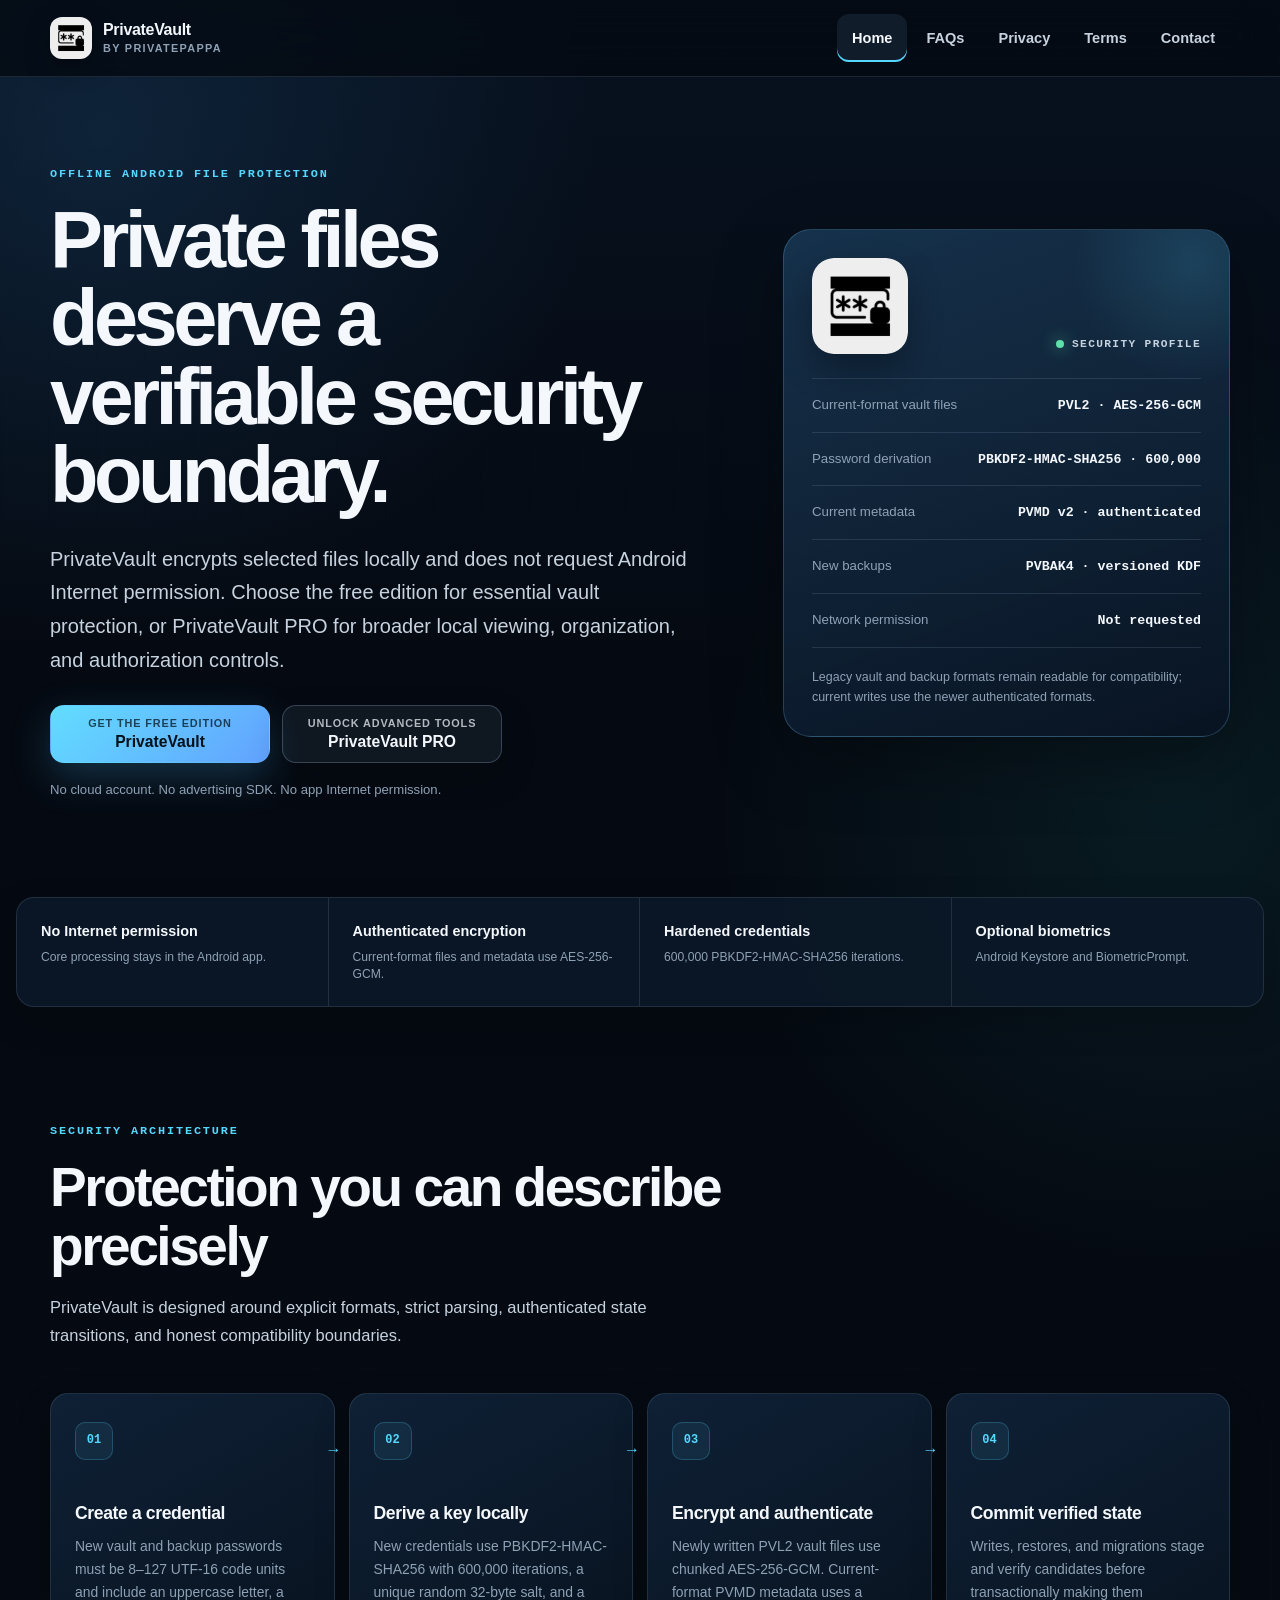
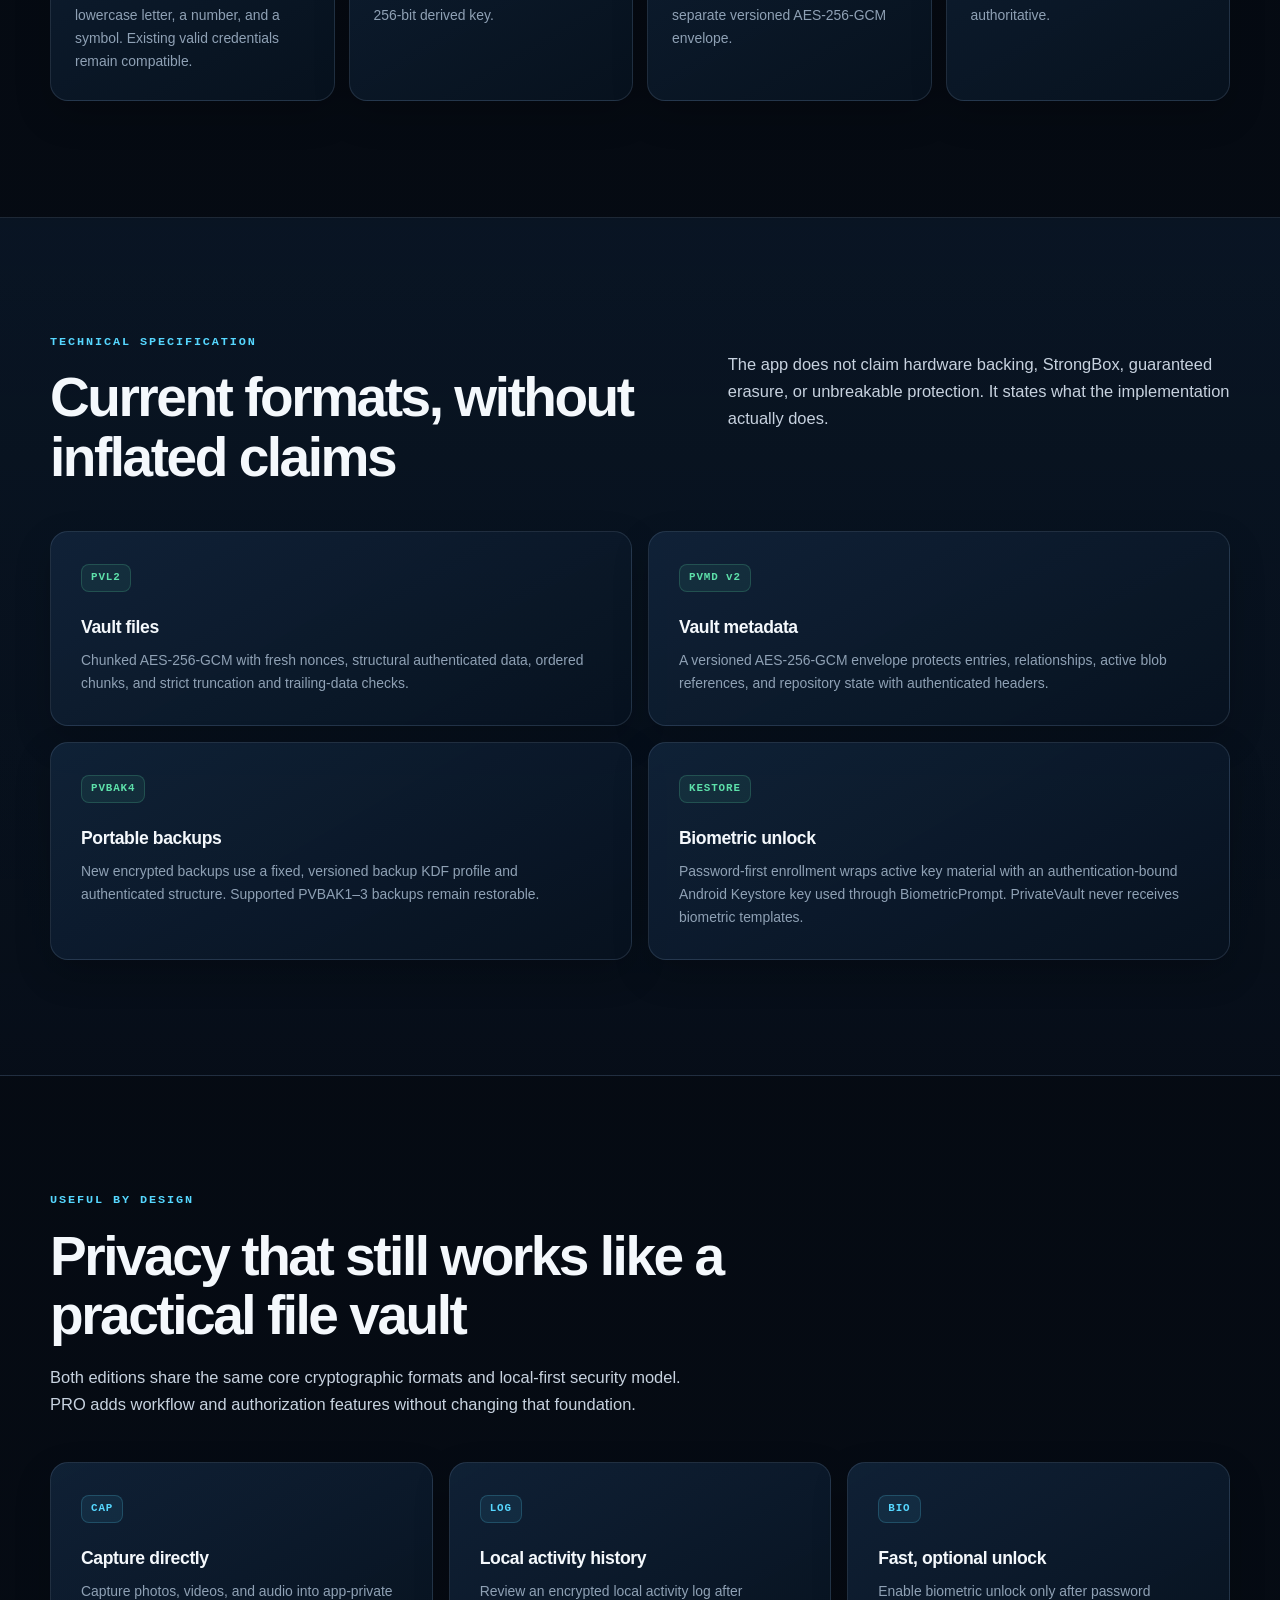
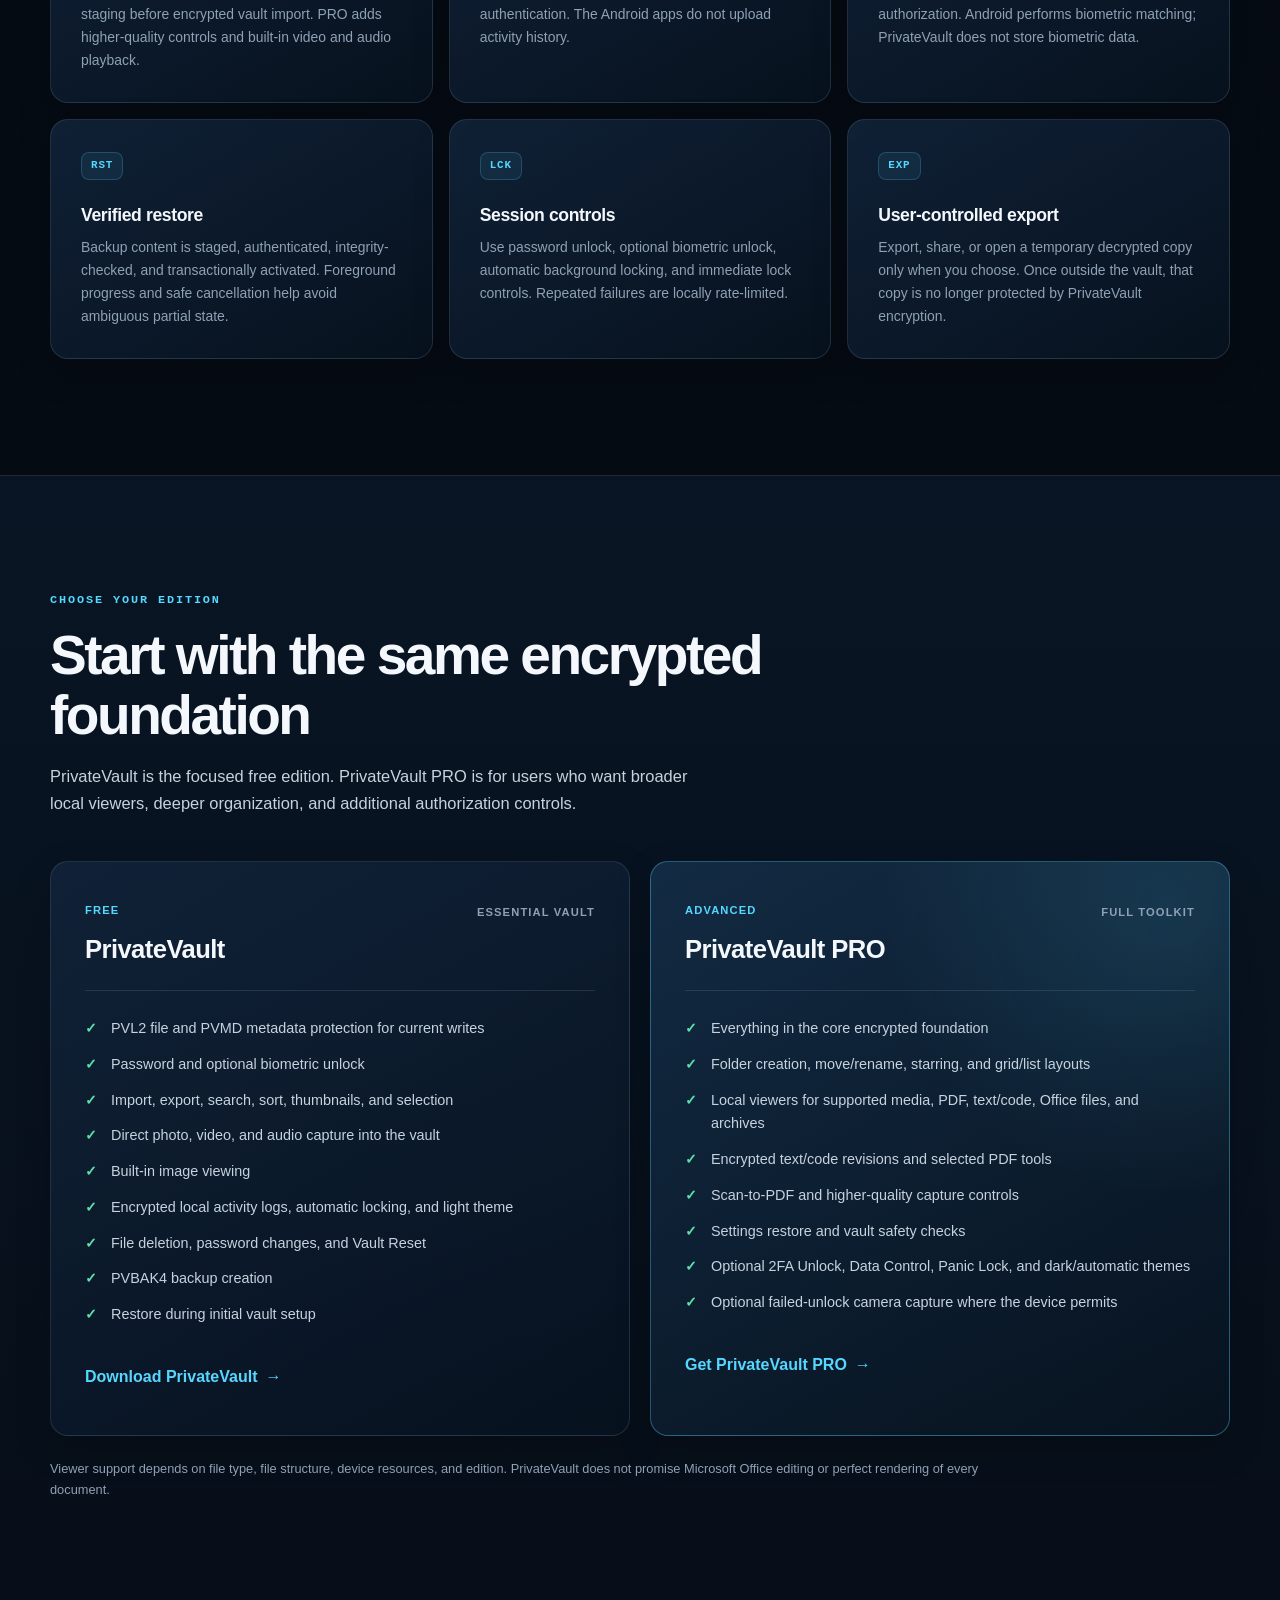
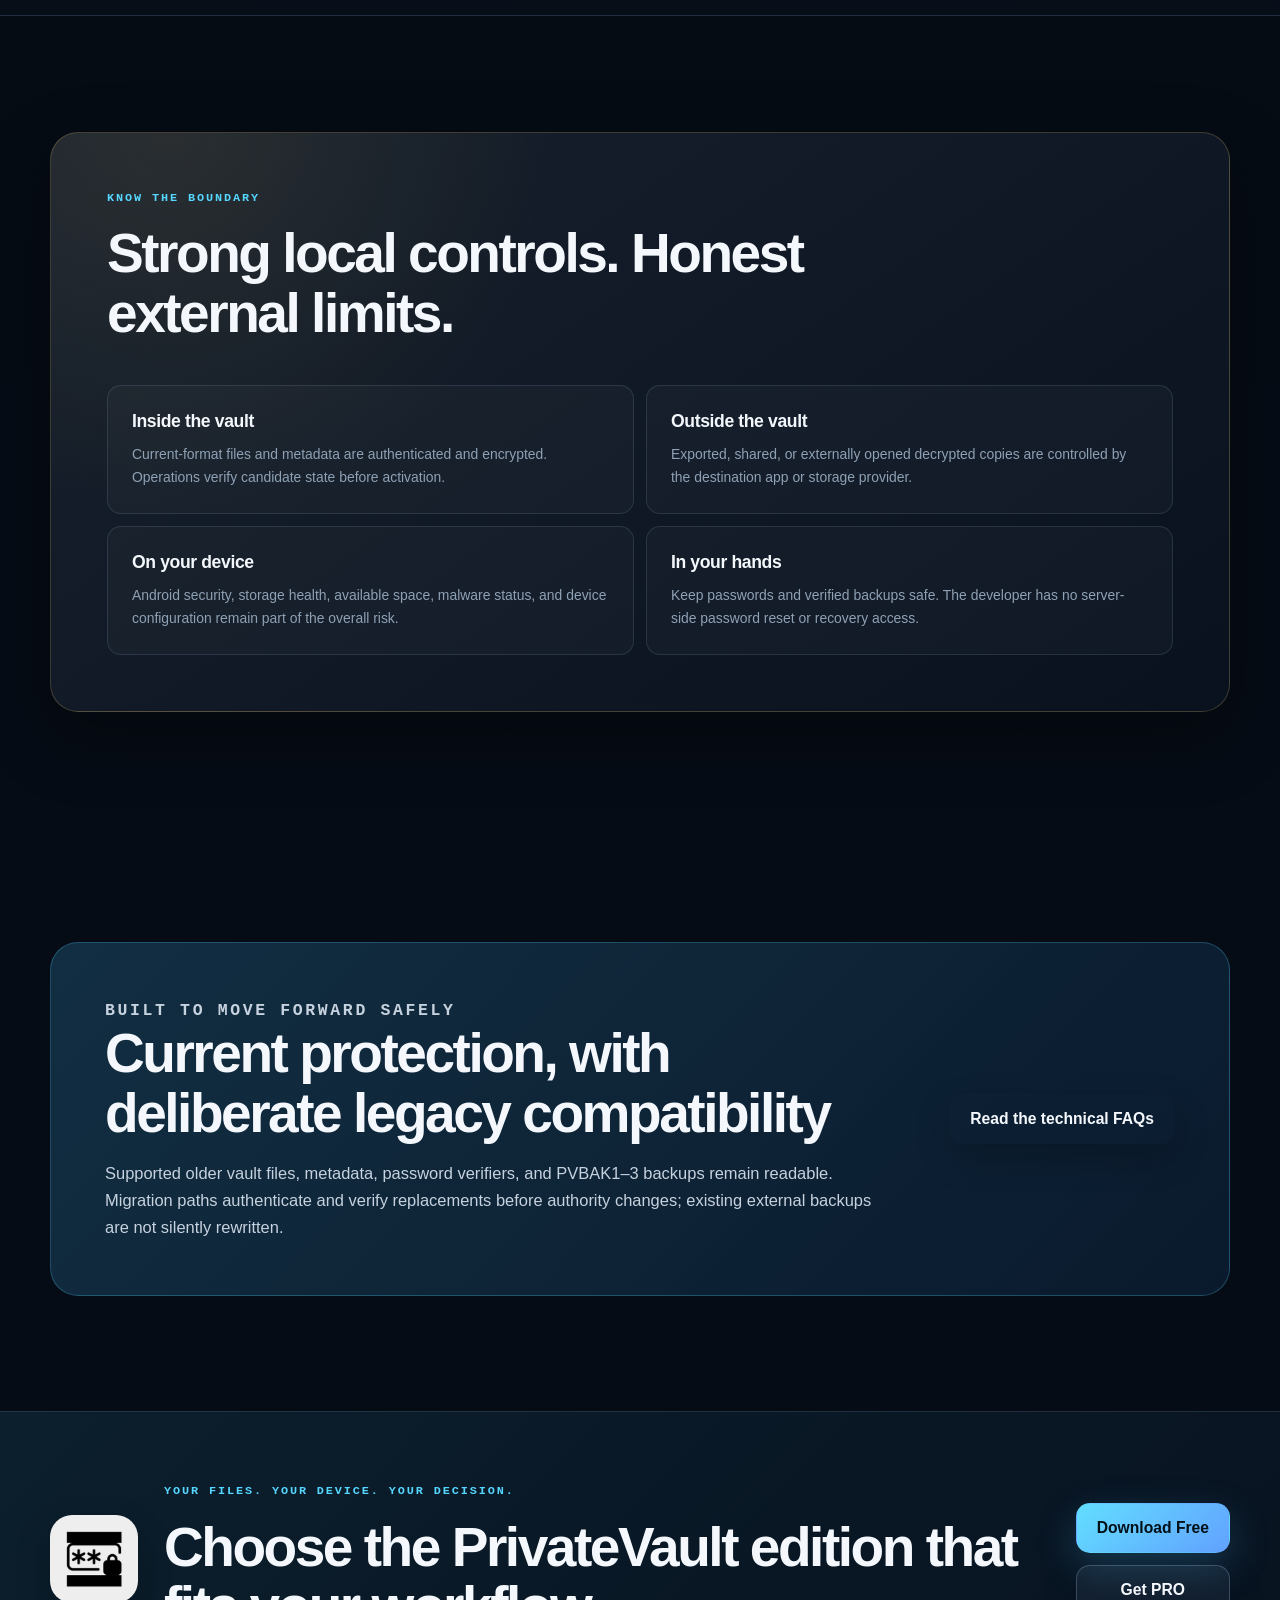
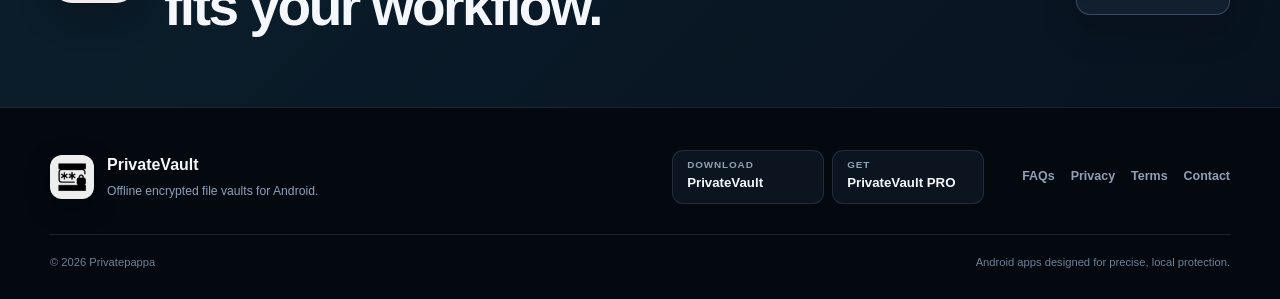
==== commit 46d8f465: "Reapply "Update PrivateVault website content and branding" This reverts commit b54bcfe0ff2ae32ba2065" ====
--- a/index.html
+++ b/index.html
@@ -1,347 +1,273 @@
-<!DOCTYPE html>
+<!doctype html>
 <html lang="en">
 <head>
-<meta charset="UTF-8" />
-<meta name="viewport" content="width=device-width, initial-scale=1.0" />
-<meta http-equiv="Content-Security-Policy" content="default-src 'self'; img-src 'self' data: blob:; style-src 'self' 'unsafe-inline' https://fonts.googleapis.com; font-src 'self' https://fonts.gstatic.com; script-src 'self' 'unsafe-inline' https://www.googletagmanager.com; frame-src https://docs.google.com; object-src 'none'; base-uri 'self'; frame-ancestors 'none'; form-action 'self';" />
-<link rel="preconnect" href="https://fonts.googleapis.com" />
-<link rel="preconnect" href="https://fonts.gstatic.com" crossorigin />
-<!-- P5 FIX: Reduced from 5 weights (400;500;600;700;800) to 3 — fewer font files fetched -->
-<link href="https://fonts.googleapis.com/css2?family=Inter:wght@400;600;700&display=swap" rel="stylesheet" />
-<title>Privatepappa</title>
-<meta name="description" content="PrivateVault PRO and PrivateVault are offline encrypted secure storage applications for safely storing and managing personal files on your Android device without cloud or internet access requirement." />
-<link rel="icon" href="/favicon.ico" sizes="any">
-<link rel="icon" type="image/png" sizes="48x48" href="/favicon-48x48.png">
-<link rel="icon" type="image/png" sizes="96x96" href="/favicon-96x96.png">
-<link rel="icon" type="image/png" sizes="192x192" href="/favicon-192x192.png">
-<link rel="apple-touch-icon" sizes="180x180" href="/apple-touch-icon.png">
-<link rel="manifest" href="/site.webmanifest">
-<link rel="stylesheet" href="./css/style.css" />
-<script src="./js/app.js" defer></script>
-<!-- Open Graph -->
-<meta property="og:type" content="website" />
-<meta property="og:site_name" content="PrivateVault PRO &amp; PrivateVault" />
-<meta property="og:url" content="https://privatepappa.in/" />
-<meta property="og:title" content="PrivateVault PRO &amp; PrivateVault - Offline Encrypted Vault" />
-<meta property="og:description" content="PrivateVault PRO and PrivateVault are offline encrypted secure storage applications for safely storing and managing personal files on your Android device without cloud or internet access requirement." />
-<meta property="og:image" content="https://privatepappa.in/assets/logo.png" />
-<meta property="og:image:width" content="512" />
-<meta property="og:image:height" content="512" />
-<meta property="og:image:type" content="image/png" />
-<meta property="og:image:alt" content="PrivateVault app icon" />
-<!-- Canonical -->
-<link rel="canonical" href="https://privatepappa.in/" />
-<!-- Structured Data -->
-<script type="application/ld+json">
-{
-  "@context": "https://schema.org",
-  "@type": "WebSite",
-  "name": "PrivateVault PRO & PrivateVault",
-  "url": "https://privatepappa.in",
-  "logo": "https://privatepappa.in/assets/logo.png",
-  "description": "PrivateVault PRO and PrivateVault are offline encrypted secure storage applications for safely storing and managing personal files on your Android device without cloud or internet access requirement."
-}
-</script>
-<meta name="google-site-verification" content="xJtdVeTV1AvSoJhAOPh_YrKg8Kxdz2RV0wTcuHZiU80" />
-  <!-- Google tag (gtag.js) -->
-<script async src="https://www.googletagmanager.com/gtag/js?id=AW-18250508271"></script>
-<script>
-  window.dataLayer = window.dataLayer || [];
-  function gtag(){dataLayer.push(arguments);}
-  gtag('js', new Date());
-
-  gtag('config', 'AW-18250508271');
-</script>
-
+  <meta charset="utf-8" />
+  <meta name="viewport" content="width=device-width, initial-scale=1" />
+  <meta name="theme-color" content="#07111f" />
+  <meta http-equiv="Content-Security-Policy" content="default-src 'self'; img-src 'self' data:; style-src 'self'; script-src 'self'; object-src 'none'; base-uri 'self'; form-action 'self'; upgrade-insecure-requests" />
+  <title>PrivateVault for Android | Offline Encrypted File Vault</title>
+  <meta name="description" content="PrivateVault and PrivateVault PRO are offline Android file vaults with authenticated AES-256-GCM encryption, hardened password derivation, encrypted backups, and optional biometric unlock." />
+  <link rel="canonical" href="https://privatepappa.in/" />
+  <link rel="icon" href="/favicon.ico" sizes="any" />
+  <link rel="icon" type="image/png" sizes="48x48" href="/favicon-48x48.png" />
+  <link rel="icon" type="image/png" sizes="96x96" href="/favicon-96x96.png" />
+  <link rel="icon" type="image/png" sizes="192x192" href="/favicon-192x192.png" />
+  <link rel="apple-touch-icon" sizes="180x180" href="/apple-touch-icon.png" />
+  <link rel="manifest" href="/site.webmanifest" />
+  <link rel="stylesheet" href="./css/style.css" />
+  <script src="./js/app.js" defer></script>
+  <meta property="og:type" content="website" />
+  <meta property="og:site_name" content="PrivateVault by Privatepappa" />
+  <meta property="og:url" content="https://privatepappa.in/" />
+  <meta property="og:title" content="PrivateVault for Android | Offline Encrypted File Vault" />
+  <meta property="og:description" content="Keep selected files in an offline Android vault with authenticated encryption, password-protected backups, and clear security boundaries." />
+  <meta property="og:image" content="https://privatepappa.in/assets/app-icon.png" />
+  <meta property="og:image:width" content="512" />
+  <meta property="og:image:height" content="512" />
+  <meta property="og:image:alt" content="PrivateVault app icon" />
 </head>
 <body>
-<header class="site-header">
-  <nav class="navbar">
-    <div class="brand">
-      <a href="/" aria-label="Privatepappain home">
-      <!-- P6 FIX: explicit width/height prevents layout shift -->
-        <img src="./assets/logo.png" alt="Privatepappain logo" width="34" height="34" />
+  <a class="skip-link" href="#main-content">Skip to content</a>
+  <header class="site-header">
+    <nav class="navbar" aria-label="Primary navigation">
+      <a class="brand" href="./index.html" aria-label="PrivateVault home">
+        <img src="./assets/app-icon.png" alt="" width="42" height="42" />
+        <span class="brand-copy"><strong>PrivateVault</strong><small>by Privatepappa</small></span>
       </a>
-      <a class="brand-name" href="https://play.google.com/store/apps/dev?id=5408184378487018251" target="_blank" rel="noopener noreferrer" aria-label="Privatepappain on Google Play">Privatepappain</a>
+      <button class="nav-toggle" type="button" aria-expanded="false" aria-controls="site-navigation">
+        <span class="sr-only">Toggle navigation</span>
+        <span></span><span></span><span></span>
+      </button>
+      <div class="nav-links" id="site-navigation">
+        <a class="active" href="./index.html" aria-current="page">Home</a>
+        <a href="./faq.html">FAQs</a>
+        <a href="./privacy-policy.html">Privacy</a>
+        <a href="./terms-of-service.html">Terms</a>
+        <a href="./contact-us.html">Contact</a>
+      </div>
+    </nav>
+  </header>
+
+  <main id="main-content">
+    <section class="hero page">
+      <div class="hero-copy">
+        <p class="eyebrow">Offline Android file protection</p>
+        <h1>Private files deserve a verifiable security boundary.</h1>
+        <p class="hero-lead">
+          PrivateVault encrypts selected files locally and does not request Android Internet permission. Choose the free edition for essential vault protection, or PrivateVault PRO for broader local viewing, organization, and authorization controls.
+        </p>
+        <div class="cta-row cta-row-inline">
+          <a class="btn btn-primary" href="https://play.google.com/store/apps/details?id=com.privatepappain.privatevault" target="_blank" rel="noopener noreferrer">
+            <span class="btn-kicker">Get the free edition</span>
+            <strong>PrivateVault</strong>
+          </a>
+          <a class="btn btn-secondary" href="https://play.google.com/store/apps/details?id=com.privatepappain.privatevault.pro" target="_blank" rel="noopener noreferrer">
+            <span class="btn-kicker">Unlock advanced tools</span>
+            <strong>PrivateVault PRO</strong>
+          </a>
+        </div>
+        <p class="microcopy">No cloud account. No advertising SDK. No app Internet permission.</p>
+      </div>
+
+      <aside class="security-console" aria-label="PrivateVault security profile">
+        <div class="console-header">
+          <img src="./assets/app-icon.png" alt="PrivateVault app icon" width="96" height="96" />
+          <div><span class="status-dot"></span><span class="mono">SECURITY PROFILE</span></div>
+        </div>
+        <dl class="spec-list">
+          <div><dt>Current-format vault files</dt><dd>PVL2 · AES-256-GCM</dd></div>
+          <div><dt>Password derivation</dt><dd>PBKDF2-HMAC-SHA256 · 600,000</dd></div>
+          <div><dt>Current metadata</dt><dd>PVMD v2 · authenticated</dd></div>
+          <div><dt>New backups</dt><dd>PVBAK4 · versioned KDF</dd></div>
+          <div><dt>Network permission</dt><dd>Not requested</dd></div>
+        </dl>
+        <p class="console-note">Legacy vault and backup formats remain readable for compatibility; current writes use the newer authenticated formats.</p>
+      </aside>
+    </section>
+
+    <section class="trust-strip" aria-label="Core security facts">
+      <div><strong>No Internet permission</strong><span>Core processing stays in the Android app.</span></div>
+      <div><strong>Authenticated encryption</strong><span>Current-format files and metadata use AES-256-GCM.</span></div>
+      <div><strong>Hardened credentials</strong><span>600,000 PBKDF2-HMAC-SHA256 iterations.</span></div>
+      <div><strong>Optional biometrics</strong><span>Android Keystore and BiometricPrompt.</span></div>
+    </section>
+
+    <section class="section page" id="architecture">
+      <div class="section-heading">
+        <p class="eyebrow">Security architecture</p>
+        <h2>Protection you can describe precisely</h2>
+        <p>PrivateVault is designed around explicit formats, strict parsing, authenticated state transitions, and honest compatibility boundaries.</p>
+      </div>
+      <div class="architecture-flow">
+        <article class="step-card">
+          <span class="step-number">01</span>
+          <h3>Create a credential</h3>
+          <p>New vault and backup passwords must be 8–127 UTF-16 code units and include an uppercase letter, a lowercase letter, a number, and a symbol. Existing valid credentials remain compatible.</p>
+        </article>
+        <article class="step-card">
+          <span class="step-number">02</span>
+          <h3>Derive a key locally</h3>
+          <p>New credentials use PBKDF2-HMAC-SHA256 with 600,000 iterations, a unique random 32-byte salt, and a 256-bit derived key.</p>
+        </article>
+        <article class="step-card">
+          <span class="step-number">03</span>
+          <h3>Encrypt and authenticate</h3>
+          <p>Newly written PVL2 vault files use chunked AES-256-GCM. Current-format PVMD metadata uses a separate versioned AES-256-GCM envelope.</p>
+        </article>
+        <article class="step-card">
+          <span class="step-number">04</span>
+          <h3>Commit verified state</h3>
+          <p>Writes, restores, and migrations stage and verify candidates before transactionally making them authoritative.</p>
+        </article>
+      </div>
+    </section>
+
+    <section class="section section-tinted">
+      <div class="page">
+        <div class="section-heading split-heading">
+          <div>
+            <p class="eyebrow">Technical specification</p>
+            <h2>Current formats, without inflated claims</h2>
+          </div>
+          <p>The app does not claim hardware backing, StrongBox, guaranteed erasure, or unbreakable protection. It states what the implementation actually does.</p>
+        </div>
+        <div class="tech-grid">
+          <article class="tech-card">
+            <span class="tech-label">PVL2</span>
+            <h3>Vault files</h3>
+            <p>Chunked AES-256-GCM with fresh nonces, structural authenticated data, ordered chunks, and strict truncation and trailing-data checks.</p>
+          </article>
+          <article class="tech-card">
+            <span class="tech-label">PVMD v2</span>
+            <h3>Vault metadata</h3>
+            <p>A versioned AES-256-GCM envelope protects entries, relationships, active blob references, and repository state with authenticated headers.</p>
+          </article>
+          <article class="tech-card">
+            <span class="tech-label">PVBAK4</span>
+            <h3>Portable backups</h3>
+            <p>New encrypted backups use a fixed, versioned backup KDF profile and authenticated structure. Supported PVBAK1–3 backups remain restorable.</p>
+          </article>
+          <article class="tech-card">
+            <span class="tech-label">KESTORE</span>
+            <h3>Biometric unlock</h3>
+            <p>Password-first enrollment wraps active key material with an authentication-bound Android Keystore key used through BiometricPrompt. PrivateVault never receives biometric templates.</p>
+          </article>
+        </div>
+      </div>
+    </section>
+
+    <section class="section page" id="features">
+      <div class="section-heading">
+        <p class="eyebrow">Useful by design</p>
+        <h2>Privacy that still works like a practical file vault</h2>
+        <p>Both editions share the same core cryptographic formats and local-first security model. PRO adds workflow and authorization features without changing that foundation.</p>
+      </div>
+      <div class="feature-grid">
+        <article class="feature-card"><span class="feature-code">CAP</span><h3>Capture directly</h3><p>Capture photos, videos, and audio into app-private staging before encrypted vault import. PRO adds higher-quality controls and built-in video and audio playback.</p></article>
+        <article class="feature-card"><span class="feature-code">LOG</span><h3>Local activity history</h3><p>Review an encrypted local activity log after authentication. The Android apps do not upload activity history.</p></article>
+        <article class="feature-card"><span class="feature-code">BIO</span><h3>Fast, optional unlock</h3><p>Enable biometric unlock only after password authorization. Android performs biometric matching; PrivateVault does not store biometric data.</p></article>
+        <article class="feature-card"><span class="feature-code">RST</span><h3>Verified restore</h3><p>Backup content is staged, authenticated, integrity-checked, and transactionally activated. Foreground progress and safe cancellation help avoid ambiguous partial state.</p></article>
+        <article class="feature-card"><span class="feature-code">LCK</span><h3>Session controls</h3><p>Use password unlock, optional biometric unlock, automatic background locking, and immediate lock controls. Repeated failures are locally rate-limited.</p></article>
+        <article class="feature-card"><span class="feature-code">EXP</span><h3>User-controlled export</h3><p>Export, share, or open a temporary decrypted copy only when you choose. Once outside the vault, that copy is no longer protected by PrivateVault encryption.</p></article>
+      </div>
+    </section>
+
+    <section class="section section-tinted" id="compare">
+      <div class="page">
+        <div class="section-heading">
+          <p class="eyebrow">Choose your edition</p>
+          <h2>Start with the same encrypted foundation</h2>
+          <p>PrivateVault is the focused free edition. PrivateVault PRO is for users who want broader local viewers, deeper organization, and additional authorization controls.</p>
+        </div>
+        <div class="edition-grid">
+          <article class="edition-card">
+            <div class="edition-header"><div><span class="edition-tag">Free</span><h3>PrivateVault</h3></div><span class="edition-price">Essential vault</span></div>
+            <ul class="check-list">
+              <li>PVL2 file and PVMD metadata protection for current writes</li>
+              <li>Password and optional biometric unlock</li>
+              <li>Import, export, search, sort, thumbnails, and selection</li>
+              <li>Direct photo, video, and audio capture into the vault</li>
+              <li>Built-in image viewing</li>
+              <li>Encrypted local activity logs, automatic locking, and light theme</li>
+              <li>File deletion, password changes, and Vault Reset</li>
+              <li>PVBAK4 backup creation</li>
+              <li>Restore during initial vault setup</li>
+            </ul>
+            <a class="text-link" href="https://play.google.com/store/apps/details?id=com.privatepappain.privatevault" target="_blank" rel="noopener noreferrer">Download PrivateVault <span aria-hidden="true">→</span></a>
+          </article>
+
+          <article class="edition-card edition-card-pro">
+            <div class="edition-header"><div><span class="edition-tag">Advanced</span><h3>PrivateVault PRO</h3></div><span class="edition-price">Full toolkit</span></div>
+            <ul class="check-list">
+              <li>Everything in the core encrypted foundation</li>
+              <li>Folder creation, move/rename, starring, and grid/list layouts</li>
+              <li>Local viewers for supported media, PDF, text/code, Office files, and archives</li>
+              <li>Encrypted text/code revisions and selected PDF tools</li>
+              <li>Scan-to-PDF and higher-quality capture controls</li>
+              <li>Settings restore and vault safety checks</li>
+              <li>Optional 2FA Unlock, Data Control, Panic Lock, and dark/automatic themes</li>
+              <li>Optional failed-unlock camera capture where the device permits</li>
+            </ul>
+            <a class="text-link" href="https://play.google.com/store/apps/details?id=com.privatepappain.privatevault.pro" target="_blank" rel="noopener noreferrer">Get PrivateVault PRO <span aria-hidden="true">→</span></a>
+          </article>
+        </div>
+        <p class="comparison-note">Viewer support depends on file type, file structure, device resources, and edition. PrivateVault does not promise Microsoft Office editing or perfect rendering of every document.</p>
+      </div>
+    </section>
+
+    <section class="section page">
+      <div class="boundary-panel">
+        <div>
+          <p class="eyebrow">Know the boundary</p>
+          <h2>Strong local controls. Honest external limits.</h2>
+        </div>
+        <div class="boundary-grid">
+          <article><h3>Inside the vault</h3><p>Current-format files and metadata are authenticated and encrypted. Operations verify candidate state before activation.</p></article>
+          <article><h3>Outside the vault</h3><p>Exported, shared, or externally opened decrypted copies are controlled by the destination app or storage provider.</p></article>
+          <article><h3>On your device</h3><p>Android security, storage health, available space, malware status, and device configuration remain part of the overall risk.</p></article>
+          <article><h3>In your hands</h3><p>Keep passwords and verified backups safe. The developer has no server-side password reset or recovery access.</p></article>
+        </div>
+      </div>
+    </section>
+
+    <section class="section page">
+      <div class="compatibility-banner">
+        <div>
+          <p class="eyebrow">Built to move forward safely</p>
+          <h2>Current protection, with deliberate legacy compatibility</h2>
+          <p>Supported older vault files, metadata, password verifiers, and PVBAK1–3 backups remain readable. Migration paths authenticate and verify replacements before authority changes; existing external backups are not silently rewritten.</p>
+        </div>
+        <a class="btn btn-compact" href="./faq.html">Read the technical FAQs</a>
+      </div>
+    </section>
+
+    <section class="final-cta">
+      <div class="page final-cta-inner">
+        <img src="./assets/app-icon.png" alt="" width="88" height="88" />
+        <div><p class="eyebrow">Your files. Your device. Your decision.</p><h2>Choose the PrivateVault edition that fits your workflow.</h2></div>
+        <div class="cta-row">
+          <a class="btn btn-primary btn-compact" href="https://play.google.com/store/apps/details?id=com.privatepappain.privatevault" target="_blank" rel="noopener noreferrer">Download Free</a>
+          <a class="btn btn-secondary btn-compact" href="https://play.google.com/store/apps/details?id=com.privatepappain.privatevault.pro" target="_blank" rel="noopener noreferrer">Get PRO</a>
+        </div>
+      </div>
+    </section>
+  </main>
+
+  <footer class="site-footer">
+    <div class="page footer-grid">
+      <div class="footer-brand">
+        <img src="./assets/app-icon.png" alt="" width="44" height="44" />
+        <div><strong>PrivateVault</strong><p>Offline encrypted file vaults for Android.</p></div>
+      </div>
+      <nav class="footer-downloads" aria-label="Download the apps">
+        <a href="https://play.google.com/store/apps/details?id=com.privatepappain.privatevault" target="_blank" rel="noopener noreferrer"><span>Download</span><strong>PrivateVault</strong></a>
+        <a href="https://play.google.com/store/apps/details?id=com.privatepappain.privatevault.pro" target="_blank" rel="noopener noreferrer"><span>Get</span><strong>PrivateVault PRO</strong></a>
+      </nav>
+      <nav class="footer-links" aria-label="Footer navigation">
+        <a href="./faq.html">FAQs</a><a href="./privacy-policy.html">Privacy</a><a href="./terms-of-service.html">Terms</a><a href="./contact-us.html">Contact</a>
+      </nav>
     </div>
-    <div class="nav-links" aria-label="Main navigation">
-      <a class="active" href="/">Home</a>
-      <a class="" href="./faq.html">FAQs</a>
-      <a class="" href="./privacy-policy.html">Privacy Policy</a>
-      <a class="" href="./terms-of-service.html">Terms of Service</a>
-      <a class="" href="./contact-us.html">Contact Us</a>
-    </div>
-  </nav>
-</header>
-<main class="page">
-  <section class="hero">
-    <div>
-      <div class="badge-row">
-        <span class="badge">Offline</span>
-        <span class="badge">Encrypted vault</span>
-        <span class="badge">No cloud dependency</span>
-      </div>
-      <h1>PrivateVault PRO &amp; PrivateVault</h1>
-      <p>
-        PrivateVault PRO &amp; PrivateVault are offline encrypted vault apps for protecting personal files on your device. PrivateVault PRO is the paid upgrade with advanced file viewing, editing, and organisational capabilities. PrivateVault is the free encrypted vault with essential features including image viewing. Import files into your private vault, unlock with your password or biometrics, and keep full control of your data — no cloud accounts or online storage required.
-      </p>
-      
-    </div>
-
-    <aside class="hero-card">
-      <!-- P7 FIX: replaced fake SVG (embedded base64 PNG) with direct PNG -->
-      <img class="app-icon-large" src="./assets/app-icon.png" alt="PrivateVault icon" width="128" height="128" />
-      <h2>Private files stay private.</h2>
-      <p>
-        Import personal files, encrypt them locally, preview supported content,
-        organize your vault, and export only when you choose. Screenshot protection
-        keeps sensitive screens private.
-      </p>
-      <div class="badge-row">
-        <span class="badge">AES-256-GCM encryption</span>
-        <span class="badge">Secure file previews</span>
-        <span class="badge">Screenshot protection</span>
-      </div>
-      <div class="cta-row">
-        <a class="btn btn-primary" href="https://play.google.com/store/apps/details?id=com.privatepappain.privatevault" target="_blank" rel="noopener">
-          <svg xmlns="http://www.w3.org/2000/svg" viewBox="0 0 466 511.98" width="18" height="18" style="vertical-align: middle; margin-right: 8px;">
-            <g fill-rule="nonzero">
-              <path fill="#EA4335" d="M199.9 237.8 1.4 470.17c7.22 24.57 30.16 41.81 55.8 41.81 11.16 0 20.93-2.79 29.3-8.37l244.16-139.46L199.9 237.8z"/>
-              <path fill="#FBBC04" d="m433.91 205.1-104.65-60-111.61 110.22 113.01 108.83 104.64-58.6c18.14-9.77 30.7-29.3 30.7-50.23-1.4-20.93-13.95-40.46-32.09-50.22z"/>
-              <path fill="#34A853" d="M199.42 273.45 329.27 145.1 87.9 8.37C79.53 2.79 68.36 0 57.2 0 30.7 0 6.98 18.14 1.4 41.86l198.02 231.59z"/>
-              <path fill="#4285F4" d="M1.39 41.86C0 46.04 0 51.63 0 57.2v397.64c0 5.57 0 9.76 1.4 15.34l216.27-214.86L1.39 41.86z"/>
-            </g>
-          </svg>Download PrivateVault
-        </a>
-        <a class="btn btn-secondary" href="https://play.google.com/store/apps/details?id=com.privatepappain.privatevault.pro" target="_blank" rel="noopener">
-          <svg xmlns="http://www.w3.org/2000/svg" viewBox="0 0 466 511.98" width="18" height="18" style="vertical-align: middle; margin-right: 8px;">
-            <g fill-rule="nonzero">
-              <path fill="#EA4335" d="M199.9 237.8 1.4 470.17c7.22 24.57 30.16 41.81 55.8 41.81 11.16 0 20.93-2.79 29.3-8.37l244.16-139.46L199.9 237.8z"/>
-              <path fill="#FBBC04" d="m433.91 205.1-104.65-60-111.61 110.22 113.01 108.83 104.64-58.6c18.14-9.77 30.7-29.3 30.7-50.23-1.4-20.93-13.95-40.46-32.09-50.22z"/>
-              <path fill="#34A853" d="M199.42 273.45 329.27 145.1 87.9 8.37C79.53 2.79 68.36 0 57.2 0 30.7 0 6.98 18.14 1.4 41.86l198.02 231.59z"/>
-              <path fill="#4285F4" d="M1.39 41.86C0 46.04 0 51.63 0 57.2v397.64c0 5.57 0 9.76 1.4 15.34l216.27-214.86L1.39 41.86z"/>
-            </g>
-          </svg>Get PrivateVault PRO
-        </a>
-      </div>
-
-    </aside>
-  </section>
-
-  <section class="section">
-    <h2>Why Offline Encryption Apps Matter?</h2>
-    <p class="section-lead">
-      Your phone holds personal photos, videos, documents, voice notes, backups, and sensitive files. Protecting this data is not only about locking access — it is about making sure your files remain unreadable if someone gains access without permission. That is why encryption matters.
-    </p>
-    <p class="section-lead">
-      Encryption converts your files into a protected format that cannot be easily read, copied, or misused without proper authorization. Without encryption, sensitive files may be exposed or transferred without your knowledge.
-    </p>
-    <p class="section-lead">
-      Permissions alone cannot guarantee privacy. Some apps need access to files, camera, microphone, or storage for normal use, but the risk increases when those permissions are combined with internet access. An app that can access your data and connect online may send files outside your device, sometimes appearing as normal syncing or backup activity.
-    </p>
-    <p class="section-lead">
-      Android privacy tools can show when access happens, but they may not clearly explain how data is used afterward. This creates pressure for users to trust apps with broad permissions.
-    </p>
-    <p class="section-lead">
-      PrivateVault and PrivateVault PRO are built around a safer offline-first model. They provide an encrypted local vault where your private files stay secure directly on your Android device. The apps do not require internet access, cloud sync, servers, or external systems to protect your data.
-    </p>
-    <div style="margin: 24px 0;">
-      <ul style="list-style: none; padding: 0; display: grid; grid-template-columns: repeat(auto-fit, minmax(280px, 1fr)); gap: 12px;">
-        <li style="position: relative; padding-left: 24px; color: var(--text-secondary); font-size: var(--text-base);"><span style="position: absolute; left: 0; color: var(--accent-2);">✔</span> Files are encrypted on your device</li>
-        <li style="position: relative; padding-left: 24px; color: var(--text-secondary); font-size: var(--text-base);"><span style="position: absolute; left: 0; color: var(--accent-2);">✔</span> Data stays local and under your control</li>
-        <li style="position: relative; padding-left: 24px; color: var(--text-secondary); font-size: var(--text-base);"><span style="position: absolute; left: 0; color: var(--accent-2);">✔</span> No internet connection is required</li>
-        <li style="position: relative; padding-left: 24px; color: var(--text-secondary); font-size: var(--text-base);"><span style="position: absolute; left: 0; color: var(--accent-2);">✔</span> Private files are not sent to any server</li>
-        <li style="position: relative; padding-left: 24px; color: var(--text-secondary); font-size: var(--text-base);"><span style="position: absolute; left: 0; color: var(--accent-2);">✔</span> Security does not depend on cloud services</li>
-      </ul>
-    </div>
-    <p class="section-lead">
-      By combining strong encryption with a fully offline design, PrivateVault helps reduce the risk of data leaks, unauthorized transfers, and hidden syncing. Your private information stays where it belongs — with you.
-    </p>
-  </section>
-
-  <section class="section">
-    <h2>How PrivateVault &amp; PrivateVault PRO Protect Your Data?</h2>
-    <p class="section-lead">
-      PrivateVault and PrivateVault PRO use a privacy-first, offline architecture designed to reduce exposure and keep sensitive files under your control. Both apps protect your data with real cryptographic encryption, not basic hiding, renaming, or folder obfuscation.
-    </p>
-    <p class="section-lead">
-      Files are encrypted locally on your Android device before they are stored in the vault. The apps use AES-256, a widely trusted encryption standard used across government, financial, and security systems. AES-256 is highly resistant to brute-force attacks when implemented correctly with strong keys.
-    </p>
-    <p class="section-lead">
-      Encryption is applied using secure modes such as AES-GCM, which protects both confidentiality and integrity. This means your files are encrypted, and unauthorized modification can be detected. If encrypted data is altered or damaged, it can be rejected instead of silently opening unsafe content.
-    </p>
-    <p class="section-lead">
-      Encryption keys are derived using hardened key derivation functions such as PBKDF2 or Argon2. These methods strengthen password-based protection using salting and repeated computation to reduce brute-force and dictionary attack risks.
-    </p>
-    <p class="section-lead">
-      All encryption and decryption happen on your device. Your files, keys, and private content are not processed on external servers, transmitted over a network, or dependent on cloud systems. Because the apps work offline, there is no background syncing, hidden uploads, remote processing, API exposure, or server-side storage risk.
-    </p>
-    <p class="section-lead">
-      PrivateVault PRO extends the same offline encrypted foundation with advanced management tools for users who need more control, organization, and flexibility.
-    </p>
-    <div style="margin: 24px 0;">
-      <ul style="list-style: none; padding: 0; display: grid; grid-template-columns: repeat(auto-fit, minmax(280px, 1fr)); gap: 12px;">
-        <li style="position: relative; padding-left: 24px; color: var(--text-secondary); font-size: var(--text-base);"><span style="position: absolute; left: 0; color: var(--accent-light);">✦</span> Files are encrypted before storage</li>
-        <li style="position: relative; padding-left: 24px; color: var(--text-secondary); font-size: var(--text-base);"><span style="position: absolute; left: 0; color: var(--accent-light);">✦</span> AES-256 provides strong cryptographic protection</li>
-        <li style="position: relative; padding-left: 24px; color: var(--text-secondary); font-size: var(--text-base);"><span style="position: absolute; left: 0; color: var(--accent-light);">✦</span> AES-GCM helps detect tampering</li>
-        <li style="position: relative; padding-left: 24px; color: var(--text-secondary); font-size: var(--text-base);"><span style="position: absolute; left: 0; color: var(--accent-light);">✦</span> PBKDF2 or Argon2 strengthens password-derived keys</li>
-        <li style="position: relative; padding-left: 24px; color: var(--text-secondary); font-size: var(--text-base);"><span style="position: absolute; left: 0; color: var(--accent-light);">✦</span> Files stay isolated inside a secure local vault</li>
-        <li style="position: relative; padding-left: 24px; color: var(--text-secondary); font-size: var(--text-base);"><span style="position: absolute; left: 0; color: var(--accent-light);">✦</span> No server, cloud, or internet access is required</li>
-      </ul>
-    </div>
-    <article class="policy-card notice" style="margin-top: 24px;">
-      <h3 style="margin-top: 0; margin-bottom: 8px; font-size: var(--text-base); color: var(--text);">Technical Accuracy Note</h3>
-      <p style="margin: 0; font-size: var(--text-sm); color: var(--muted);">
-        Android privacy tools can show when sensitive permissions are used, but they may not always explain what happens to data afterward. Offline encryption adds a stronger layer of protection after permissions are granted.
-      </p>
-    </article>
-  </section>
-
-  <section class="section">
-    <h2>What these apps provide</h2>
-    <p class="section-lead">
-      PrivateVault PRO &amp; PrivateVault helps you keep personal files organized and protected in an encrypted & locked local vault like storage.
-    </p>
-    <div class="grid">
-      <article class="card">
-        <div class="feature-icon">🔐</div>
-        <h3>Encrypted file vault</h3>
-        <p>Protect personal photos, videos, documents, and other selected files with local encrypted storage.</p>
-      </article>
-      <article class="card">
-        <div class="feature-icon">📁</div>
-        <h3>Local organization</h3>
-        <p>Organize files by folders, preview supported content, search locally, and manage your vault easily.</p>
-      </article>
-      <article class="card">
-        <div class="feature-icon">🛡️</div>
-        <h3>Privacy-focused</h3>
-        <p>No cloud account required, no telemetry or analytics, no internet permission for core vault use.</p>
-      </article>
-      <article class="card">
-        <div class="feature-icon">🖼️</div>
-        <h3>Media previews</h3>
-        <p>View supported images, videos, and audio inside the vault with secure preview and screenshot protection.</p>
-      </article>
-      <article class="card">
-        <div class="feature-icon">📄</div>
-        <h3>PDF and document viewing</h3>
-        <p>Open and view supported PDFs and documents.</p>
-      </article>
-      <article class="card">
-        <div class="feature-icon">📤</div>
-        <h3>User-controlled export</h3>
-        <p>Files leave the vault only when you explicitly export or share them to a location or app you choose.</p>
-      </article>
-    </div>
-  </section>
-
-  <section class="section">
-    <h2>PrivateVault vs PrivateVault PRO</h2>
-    <p class="section-lead">
-      Start with PrivateVault for the essential offline encrypted vault experience. Choose PrivateVault PRO when you want in-app secure viewing, organization, scan to pdf, and maintenance tools.
-    </p>
-    <div class="comparison-grid">
-      <div class="comparison-card">
-        <h3>Always free in PrivateVault</h3>
-        <ul class="comparison-list">
-          <li>Offline AES-256-GCM encrypted vault. No Ads ever.</li>
-          <li>Import and encrypt files</li>
-          <li>Export and decrypt your files when needed</li>
-          <li>Password unlock</li>
-          <li>Biometric unlock</li>
-          <li>File selection and backup/delete/export</li>
-          <li>Delete files from the vault</li>
-          <li>Search, sort, and organize the file list</li>
-          <li>List view with file thumbnails</li>
-          <li>In-app secure image viewer</li>
-          <li>Activity Logs</li>
-          <li>Change password</li>
-          <li>Vault reset</li>
-          <li>Auto lock</li>
-          <li>Share files directly from the vault</li>
-          <li>Open files with another app of your choice</li>
-          <li>Create password-protected encrypted backups</li>
-          <li>Create backups to move your data to PrivateVault PRO</li>
-        </ul>
-      </div>
-      <div class="comparison-card pro-card">
-        <h3>Extra features in PrivateVault PRO</h3>
-        <ul class="comparison-list">
-          <li>Open and view files securely with in-app offline trusted viewer</li>
-          <li>Image, video, audio, PDF, document, archive, and code/text in-app offline viewing supported</li>
-          <li>Scan-to-PDF tools</li>
-          <li>Create folders</li>
-          <li>Move files</li>
-          <li>Rename files/folders</li>
-          <li>Star and unstar files</li>
-          <li>Restore backups</li>
-          <li>Encrypted Files Health / Vault Health Check</li>
-          <li>Dark and Auto theme support</li>
-          <li>Preserve Originals while Editing and Restore later</li>
-          <li>Text/code files editing supported with autosave</li>
-          <li>Panic Lock</li>
-          <li>Tile view/ List view</li>
-          <li>Share files directly from the vault</li>
-          <li>Open files with another app of your choice</li>
-          <li>Advanced file details actions</li>
-        </ul>
-      </div>
-    </div>
-  </section>
-
-  <section class="section" style="text-align: center;">
-    <h2>&#x1F4E5; Upgrading from PrivateVault to PrivateVault PRO &#x1F451;</h2>
-    <div class="comparison-card" style="max-width: 800px; margin: 24px auto 0; text-align: left; background: linear-gradient(180deg, rgba(109, 141, 255, 0.08), rgba(255, 255, 255, 0.02)); border-color: rgba(109, 141, 255, 0.2);">
-      <p style="font-size: 16px; line-height: 1.8; color: var(--muted); margin: 0 0 28px 0;">
-        To move your vault data to PrivateVault PRO, create a password-protected encrypted backup in PrivateVault and save it to a location of your choice on your device. Then open PrivateVault PRO, choose Restore, select that backup file, and enter the same backup password. Your data remains fully offline, encrypted, and in your control throughout the process with no cloud transfer required.
-      </p>
-      <div style="display: flex; flex-direction: column; align-items: center; padding-top: 20px; border-top: 1px solid rgba(109, 141, 255, 0.15);">
-        <a href="https://play.google.com/store/apps/details?id=com.privatepappain.privatevault.pro" target="_blank" rel="noopener" style="display: flex; align-items: center; gap: 12px; text-decoration: none; color: inherit; transition: opacity 0.25s;" onmouseover="this.style.opacity='0.85'" onmouseout="this.style.opacity='1'">
-          <img src="./assets/app-icon.svg" alt="PrivateVault PRO icon" style="width: 36px; height: 36px; border-radius: 8px;" />
-          <span style="font-size: 15px; color: var(--muted); font-weight: 600; display: inline-flex; align-items: center; gap: 6px;">
-            <svg xmlns="http://www.w3.org/2000/svg" viewBox="0 0 466 511.98" width="16" height="16" style="vertical-align: middle;">
-              <g fill-rule="nonzero">
-                <path fill="#EA4335" d="M199.9 237.8 1.4 470.17c7.22 24.57 30.16 41.81 55.8 41.81 11.16 0 20.93-2.79 29.3-8.37l244.16-139.46L199.9 237.8z"/>
-                <path fill="#FBBC04" d="m433.91 205.1-104.65-60-111.61 110.22 113.01 108.83 104.64-58.6c18.14-9.77 30.7-29.3 30.7-50.23-1.4-20.93-13.95-40.46-32.09-50.22z"/>
-                <path fill="#34A853" d="M199.42 273.45 329.27 145.1 87.9 8.37C79.53 2.79 68.36 0 57.2 0 30.7 0 6.98 18.14 1.4 41.86l198.02 231.59z"/>
-                <path fill="#4285F4" d="M1.39 41.86C0 46.04 0 51.63 0 57.2v397.64c0 5.57 0 9.76 1.4 15.34l216.27-214.86L1.39 41.86z"/>
-              </g>
-            </svg>
-            Get PrivateVault PRO
-          </span>
-        </a>
-      </div>
-    </div>
-  </section>
-
-  <section class="section">
-    <h2>Limitations</h2>
-    <p class="section-lead">
-      PrivateVault or PrivateVault PRO apps does not guarantee that every file type will preview or render perfectly.
-      Unsupported, corrupted, extremely large, or password-protected files may fail to open or process.
-      Scan-to-PDF quality depends on image quality, lighting, document angle, and device capabilities.
-    </p>
-    <p class="section-lead">
-      Encryption itself does not damage files. The real risk is an interrupted or incomplete write — caused by the phone powering off, storage running out, the app being force-closed, or cleaner apps modifying vault data. PrivateVault uses authenticated encryption, which means even one altered byte will cause the app to block access to that file. This is a safety feature, not a flaw.
-    </p>
-    <p class="section-lead">
-      If a file is only partially written and the original has already been deleted, recovery may not be possible. Keep your device charged, ensure sufficient storage, and never manually move or modify PrivateVault's internal files. Always use the app's built-in import, export, backup, and restore tools.
-    </p>
-    <p class="section-lead">
-      If a vault password is forgotten or lost, encrypted files may be permanently inaccessible. No server-side recovery exists. You can maintain independent encrypted backups of important files and copy them to a safe cloud or local storage, but you will still need your backup password to restore that backup.
-    </p>
-  </section>
-</main>
-<footer class="site-footer">
-  <div class="footer-inner">
-    <span>© 2026 privatepappa.in</span>
-    <span>
-      <a href="./privacy-policy.html">Privacy Policy</a> ·
-      <a href="./terms-of-service.html">Terms of Service</a> ·
-      <a href="mailto:reply@privatepappa.in">reply@privatepappa.in</a>
-    </span>
-  </div>
-</footer>
+    <div class="page footer-meta"><span>© 2026 Privatepappa</span><span>Android apps designed for precise, local protection.</span></div>
+  </footer>
 </body>
 </html>
--- a/css/style.css
+++ b/css/style.css
@@ -1,997 +1,1571 @@
-/* PrivateVault Website Global Styles */
-
-/* ─── Design Tokens ─────────────────────────────────────────── */
 :root {
-  --bg: #07080c;
-  --bg-soft: #0d0e16;
-  --surface: rgba(255,255,255,0.05);
-  --surface-strong: rgba(255,255,255,0.09);
-  --text: #eef0f6;
-  --text-secondary: #b8bdd0;
-  --muted: #7a8299;
-  --accent: #6d8dff;
-  --accent-light: #9db4ff;
-  --accent-2: #16c7a5;
-  --warning: #ffcf66;
-  --danger: #ff7d7d;
-  --border: rgba(255,255,255,0.09);
-  --border-strong: rgba(255,255,255,0.15);
-  --shadow-sm: 0 4px 24px rgba(0,0,0,.28);
-  --shadow: 0 20px 60px rgba(0,0,0,.38);
-  --shadow-accent: 0 8px 40px rgba(109,141,255,.22);
-  --radius-xl: 22px;
-  --radius-md: 14px;
-  --max: 1200px;
-
-  /* Type scale */
-  --text-xs:   0.75rem;   /* 12px */
-  --text-sm:   0.875rem;  /* 14px */
-  --text-base: 1rem;      /* 16px */
-  --text-md:   1.125rem;  /* 18px */
-  --text-lg:   1.25rem;   /* 20px */
-  --text-xl:   1.5rem;    /* 24px */
-
-  /* Weights */
-  --fw-normal:    400;
-  --fw-medium:    500;
-  --fw-semibold:  600;
-  --fw-bold:      700;
-  --fw-extrabold: 800;
-}
-
-/* ─── Reset ─────────────────────────────────────────────────── */
-*, *::before, *::after {
+  color-scheme: dark;
+  --bg: #050a12;
+  --bg-elevated: #091321;
+  --panel: rgba(14, 28, 46, 0.78);
+  --panel-solid: #0d1b2d;
+  --panel-soft: rgba(15, 32, 52, 0.58);
+  --text: #f4f8fc;
+  --text-soft: #c7d2df;
+  --muted: #8fa1b5;
+  --line: rgba(154, 180, 210, 0.16);
+  --line-strong: rgba(154, 180, 210, 0.29);
+  --cyan: #56d7ff;
+  --blue: #6195ff;
+  --green: #5de0aa;
+  --amber: #f1c66d;
+  --danger: #ff8b93;
+  --max: 1180px;
+  --radius-sm: 10px;
+  --radius: 18px;
+  --radius-lg: 28px;
+  --shadow: 0 24px 70px rgba(0, 0, 0, 0.3);
+  --shadow-soft: 0 14px 36px rgba(0, 0, 0, 0.2);
+}
+
+* {
   box-sizing: border-box;
 }
 
 html {
   scroll-behavior: smooth;
-  font-size: 16px;
-  height: 100%;
-  /* Solid page bg — gradients live in body::before */
-  background: #07080c;
-}
-
-/* ─── Base ──────────────────────────────────────────────────── */
-/* ── P1 FIX: Gradient background on a fixed compositor layer ──
-   background-attachment:fixed forces CPU repaint on every scroll.
-   Moving gradients to body::before with position:fixed paints once
-   as a GPU layer, eliminating desktop scroll lag.                 */
+  scroll-padding-top: 96px;
+}
+
 body {
+  min-width: 320px;
+  min-height: 100vh;
   margin: 0;
   color: var(--text);
-  background: transparent; /* gradients now in body::before */
-  font-family: 'Inter', ui-sans-serif, system-ui, -apple-system, BlinkMacSystemFont, 'Segoe UI', Arial, sans-serif;
-  font-size: var(--text-base);
-  line-height: 1.6;
+  background:
+    radial-gradient(circle at 8% 2%, rgba(49, 121, 181, 0.18), transparent 31rem),
+    radial-gradient(circle at 92% 12%, rgba(41, 179, 177, 0.1), transparent 29rem),
+    linear-gradient(180deg, #07111f 0%, var(--bg) 42rem, #060c15 100%);
+  font-family: Inter, ui-sans-serif, -apple-system, BlinkMacSystemFont, "Segoe UI", Roboto, Helvetica, Arial, sans-serif;
+  font-size: 16px;
+  line-height: 1.65;
+  text-rendering: optimizeLegibility;
   -webkit-font-smoothing: antialiased;
-  -moz-osx-font-smoothing: grayscale;
-  /* P3 FIX: text-rendering moved to headings only (see below) */
-  display: flex;
-  flex-direction: column;
-  min-height: 100vh;
-  text-align: left;
 }
 
 body::before {
+  position: fixed;
+  z-index: -1;
+  inset: 0;
   content: "";
+  pointer-events: none;
+  opacity: 0.18;
+  background-image:
+    linear-gradient(rgba(128, 160, 190, 0.08) 1px, transparent 1px),
+    linear-gradient(90deg, rgba(128, 160, 190, 0.08) 1px, transparent 1px);
+  background-size: 48px 48px;
+  mask-image: linear-gradient(to bottom, #000, transparent 45rem);
+}
+
+img {
+  display: block;
+  max-width: 100%;
+}
+
+a {
+  color: var(--cyan);
+  text-underline-offset: 0.2em;
+}
+
+a:hover {
+  color: #9ceaff;
+}
+
+button,
+input {
+  font: inherit;
+}
+
+button,
+a {
+  -webkit-tap-highlight-color: transparent;
+}
+
+:focus-visible {
+  outline: 3px solid rgba(86, 215, 255, 0.75);
+  outline-offset: 3px;
+}
+
+.sr-only {
+  position: absolute;
+  width: 1px;
+  height: 1px;
+  padding: 0;
+  margin: -1px;
+  overflow: hidden;
+  clip: rect(0, 0, 0, 0);
+  white-space: nowrap;
+  border: 0;
+}
+
+.skip-link {
   position: fixed;
-  inset: 0;
-  z-index: -1;
-  background:
-    radial-gradient(ellipse 60% 50% at 10% -10%, rgba(109,141,255,.28), transparent),
-    radial-gradient(ellipse 50% 40% at 90% 5%,  rgba(22,199,165,.18), transparent),
-    radial-gradient(ellipse 40% 30% at 50% 110%,rgba(162,109,255,.12), transparent),
-    var(--bg);
-  pointer-events: none;
-}
-
-/* P3 FIX: text-rendering only on headings where it matters */
-h1, h2, h3, h4, h5, h6 {
-  text-rendering: optimizeLegibility;
-}
-
-a {
-  color: inherit;
-}
-
-img, svg {
-  max-width: 100%;
-}
-
-/* ─── Header & Nav ──────────────────────────────────────────── */
+  z-index: 100;
+  top: 12px;
+  left: 12px;
+  padding: 10px 16px;
+  color: #03111b;
+  background: var(--cyan);
+  border-radius: var(--radius-sm);
+  font-weight: 800;
+  transform: translateY(-160%);
+  transition: transform 0.18s ease;
+}
+
+.skip-link:focus {
+  color: #03111b;
+  transform: translateY(0);
+}
+
+.page {
+  width: min(var(--max), calc(100% - 48px));
+  margin-inline: auto;
+}
+
 .site-header {
   position: sticky;
+  z-index: 50;
   top: 0;
-  z-index: 20;
-  background: rgba(7,8,12,.88);
-  /* P2 FIX: Reduced blur from 24px→12px — high blur forces expensive
-     real-time compositing pass on every scroll frame on desktop */
-  backdrop-filter: blur(12px);
-  -webkit-backdrop-filter: blur(12px);
-  border-bottom: 1px solid var(--border);
+  border-bottom: 1px solid var(--line);
+  background: rgba(5, 10, 18, 0.82);
+  backdrop-filter: blur(20px) saturate(140%);
 }
 
 .navbar {
-  width: min(var(--max), calc(100% - 40px));
-  margin: auto;
-  padding: 14px 0;
   display: flex;
   align-items: center;
   justify-content: space-between;
-  gap: 18px;
+  width: min(var(--max), calc(100% - 48px));
+  min-height: 76px;
+  margin-inline: auto;
+  gap: 28px;
 }
 
 .brand {
+  display: inline-flex;
+  align-items: center;
+  min-height: 48px;
+  gap: 11px;
+  color: var(--text);
+  text-decoration: none;
+}
+
+.brand:hover {
+  color: var(--text);
+}
+
+.brand img,
+.footer-brand img {
+  border-radius: 12px;
+  box-shadow: 0 8px 24px rgba(0, 0, 0, 0.34);
+}
+
+.brand-copy {
+  display: grid;
+  line-height: 1.08;
+}
+
+.brand-copy strong {
+  font-size: 1rem;
+  letter-spacing: -0.02em;
+}
+
+.brand-copy small {
+  margin-top: 5px;
+  color: var(--muted);
+  font-size: 0.68rem;
+  font-weight: 700;
+  letter-spacing: 0.12em;
+  text-transform: uppercase;
+}
+
+.nav-links {
   display: flex;
   align-items: center;
-  gap: 10px;
-  font-size: var(--text-md);
-  font-weight: var(--fw-bold);
-  letter-spacing: -.025em;
-  color: var(--text);
-  flex-shrink: 0;
-}
-
-.brand-name {
-  color: var(--text);
-  text-decoration: none !important;
-  font-size: var(--text-md);
-  font-weight: var(--fw-bold);
-  letter-spacing: -.025em;
-  transition: color .15s ease;
-}
-
-.brand-name:hover {
-  color: var(--accent-light);
-  text-decoration: none !important;
-}
-
-.brand img {
-  width: 34px;
-  height: 34px;
-  border-radius: 9px;
-  box-shadow: 0 3px 12px rgba(0,0,0,.35);
-  flex-shrink: 0;
-}
-
-.nav-links {
-  display: flex;
-  gap: 2px;
+  gap: 4px;
+}
+
+.nav-links a {
+  display: inline-flex;
   align-items: center;
-  flex-wrap: wrap;
-}
-
-.nav-links a {
-  color: var(--muted);
+  min-height: 48px;
+  padding: 0 15px;
+  color: var(--text-soft);
+  border-radius: 12px;
+  font-size: 0.91rem;
+  font-weight: 700;
   text-decoration: none;
-  font-weight: var(--fw-medium);
-  font-size: var(--text-sm);
-  padding: 6px 12px;
-  border-radius: 8px;
-  letter-spacing: .01em;
-  transition: color .15s ease, background .15s ease;
-}
-
-.nav-links a:hover {
-  color: var(--text-secondary);
-  background: rgba(255,255,255,.06);
-}
-
+  transition: color 0.18s ease, background 0.18s ease;
+}
+
+.nav-links a:hover,
 .nav-links a.active {
   color: var(--text);
-  background: rgba(255,255,255,.08);
-  font-weight: var(--fw-semibold);
-}
-
-/* ─── Page layout ───────────────────────────────────────────── */
-.page {
-  width: min(var(--max), calc(100% - 40px));
-  margin: auto;
-  flex: 1 0 auto;
-}
-
-/* ─── Hero ──────────────────────────────────────────────────── */
+  background: rgba(128, 181, 230, 0.1);
+}
+
+.nav-links a.active {
+  box-shadow: inset 0 -2px 0 var(--cyan);
+}
+
+.nav-toggle {
+  display: none;
+  align-items: center;
+  justify-content: center;
+  flex-direction: column;
+  width: 48px;
+  height: 48px;
+  padding: 0;
+  gap: 5px;
+  color: var(--text);
+  background: var(--panel-soft);
+  border: 1px solid var(--line);
+  border-radius: 12px;
+  cursor: pointer;
+}
+
+.nav-toggle > span:not(.sr-only) {
+  width: 20px;
+  height: 2px;
+  background: currentColor;
+  border-radius: 2px;
+  transition: transform 0.18s ease, opacity 0.18s ease;
+}
+
+.nav-toggle[aria-expanded="true"] > span:nth-child(2) {
+  transform: translateY(7px) rotate(45deg);
+}
+
+.nav-toggle[aria-expanded="true"] > span:nth-child(3) {
+  opacity: 0;
+}
+
+.nav-toggle[aria-expanded="true"] > span:nth-child(4) {
+  transform: translateY(-7px) rotate(-45deg);
+}
+
 .hero {
-  padding: 48px 0 64px;
-  display: grid;
-  grid-template-columns: 1fr 420px;
-  gap: 56px;
+  display: grid;
+  grid-template-columns: minmax(0, 1.18fr) minmax(360px, 0.82fr);
   align-items: center;
-}
-
-/* Hero heading — gradient text */
+  gap: clamp(44px, 7vw, 92px);
+  min-height: 660px;
+  padding-block: 88px 96px;
+}
+
+.eyebrow {
+  margin: 0 0 16px;
+  color: var(--cyan);
+  font-family: "SFMono-Regular", Consolas, "Liberation Mono", monospace;
+  font-size: 0.74rem;
+  font-weight: 800;
+  letter-spacing: 0.16em;
+  text-transform: uppercase;
+}
+
 .hero h1,
 .page-title h1 {
-  margin: 0 0 .2em;
-  font-size: 2.5rem;
-  font-weight: var(--fw-extrabold);
-  line-height: 1.1;
-  letter-spacing: -.04em;
-  background: linear-gradient(140deg, #fff 30%, rgba(180,196,255,.80) 100%);
-  -webkit-background-clip: text;
-  -webkit-text-fill-color: transparent;
-  background-clip: text;
-}
-
-.hero p,
-.page-title p {
-  color: var(--text-secondary);
-  font-size: var(--text-lg);
-  line-height: 1.75;
-  max-width: 640px;
-  font-weight: var(--fw-normal);
-  margin-top: 0;
-}
-
-/* ─── Hero card ─────────────────────────────────────────────── */
-.hero-card {
-  background: linear-gradient(160deg, rgba(255,255,255,.09) 0%, rgba(255,255,255,.04) 100%);
-  border: 1px solid var(--border-strong);
-  border-radius: 28px;
-  padding: 32px;
-  box-shadow: var(--shadow), var(--shadow-accent);
-  position: relative;
-  overflow: hidden;
-  /* P4 FIX: own compositor layer for shadow/transform animations */
-  will-change: transform;
-}
-
-.hero-card::before {
-  content: "";
-  position: absolute;
-  top: -80px;
-  right: -60px;
-  width: 260px;
-  height: 260px;
-  background: radial-gradient(circle, rgba(109,141,255,.22) 0%, transparent 70%);
-  pointer-events: none;
-}
-
-.hero-card::after {
-  content: "";
-  position: absolute;
-  bottom: -60px;
-  left: -40px;
-  width: 180px;
-  height: 180px;
-  background: radial-gradient(circle, rgba(22,199,165,.10) 0%, transparent 70%);
-  pointer-events: none;
-}
-
-.hero-card h2 {
-  font-size: var(--text-xl);
-  font-weight: var(--fw-bold);
-  letter-spacing: -.025em;
-  line-height: 1.28;
-  margin: 0 0 8px;
+  max-width: 840px;
+  margin: 0;
   color: var(--text);
-}
-
-.hero-card > p {
-  color: var(--muted);
-  font-size: var(--text-sm);
-  line-height: 1.7;
-  margin: 0;
-}
-
-.app-icon-large {
-  width: 128px;
-  height: 128px;
-  border-radius: 28px;
-  display: block;
-  margin-bottom: 20px;
-  position: relative;
-  box-shadow: 0 8px 32px rgba(0,0,0,.30);
-}
-
-/* ─── Badges ────────────────────────────────────────────────── */
-.badge-row {
-  display: flex;
-  flex-wrap: wrap;
-  gap: 7px;
-  margin: 16px 0;
-}
-
-.badge {
-  display: inline-flex;
-  align-items: center;
-  gap: 5px;
-  border: 1px solid var(--border);
-  background: rgba(255,255,255,.05);
-  padding: 4px 10px;
-  border-radius: 999px;
-  color: var(--muted);
-  font-weight: var(--fw-medium);
-  font-size: var(--text-xs);
-  letter-spacing: .05em;
-  text-transform: uppercase;
-}
-
-/* ─── CTA Row & Buttons ─────────────────────────────────────── */
+  font-size: clamp(2.65rem, 6.2vw, 5.25rem);
+  line-height: 0.99;
+  letter-spacing: -0.057em;
+}
+
+.hero h1 {
+  max-width: 760px;
+}
+
+.hero-lead {
+  max-width: 700px;
+  margin: 28px 0 0;
+  color: var(--text-soft);
+  font-size: clamp(1.05rem, 2vw, 1.25rem);
+  line-height: 1.68;
+}
+
 .cta-row {
   display: flex;
   flex-direction: column;
-  gap: 10px;
-  margin-top: 24px;
-}
-
-/* KEY FIX: use `flex` not `inline-flex` so width:100% works correctly */
+  gap: 12px;
+  margin-top: 28px;
+}
+
+.cta-row-inline {
+  flex-direction: row;
+  flex-wrap: wrap;
+}
+
 .btn {
+  display: inline-flex;
+  align-items: center;
+  justify-content: center;
+  flex-direction: column;
+  min-width: 220px;
+  min-height: 58px;
+  padding: 10px 22px;
+  gap: 1px;
+  color: var(--text);
+  border: 1px solid transparent;
+  border-radius: 14px;
+  box-shadow: var(--shadow-soft);
+  font-size: 0.98rem;
+  font-weight: 800;
+  line-height: 1.3;
+  text-align: center;
+  text-decoration: none;
+  transition: transform 0.18s ease, background 0.18s ease, border-color 0.18s ease, box-shadow 0.18s ease;
+}
+
+.btn:hover {
+  color: var(--text);
+  transform: translateY(-2px);
+}
+
+.btn-primary {
+  color: #021018;
+  background: linear-gradient(135deg, #62ddff, #62a2ff);
+  box-shadow: 0 14px 38px rgba(64, 168, 225, 0.25);
+}
+
+.btn-primary:hover {
+  color: #021018;
+  background: linear-gradient(135deg, #8be7ff, #86b9ff);
+  box-shadow: 0 18px 44px rgba(64, 168, 225, 0.35);
+}
+
+.btn-secondary {
+  background: rgba(139, 179, 217, 0.08);
+  border-color: var(--line-strong);
+}
+
+.btn-secondary:hover {
+  background: rgba(139, 179, 217, 0.14);
+  border-color: rgba(86, 215, 255, 0.45);
+}
+
+.btn-kicker {
+  font-size: 0.68rem;
+  font-weight: 700;
+  letter-spacing: 0.08em;
+  opacity: 0.72;
+  text-transform: uppercase;
+}
+
+.btn-compact {
+  flex-direction: row;
+  min-width: 0;
+  min-height: 50px;
+  padding: 12px 20px;
+}
+
+.microcopy {
+  margin: 16px 0 0;
+  color: var(--muted);
+  font-size: 0.82rem;
+}
+
+.security-console {
+  position: relative;
+  overflow: hidden;
+  padding: 28px;
+  background:
+    linear-gradient(160deg, rgba(24, 54, 82, 0.82), rgba(8, 19, 33, 0.95)),
+    var(--panel-solid);
+  border: 1px solid rgba(117, 201, 242, 0.24);
+  border-radius: var(--radius-lg);
+  box-shadow: var(--shadow);
+}
+
+.security-console::before {
+  position: absolute;
+  top: -90px;
+  right: -90px;
+  width: 250px;
+  height: 250px;
+  content: "";
+  background: radial-gradient(circle, rgba(86, 215, 255, 0.14), transparent 68%);
+}
+
+.console-header {
+  position: relative;
+  display: flex;
+  align-items: flex-end;
+  justify-content: space-between;
+  gap: 18px;
+  padding-bottom: 24px;
+  border-bottom: 1px solid var(--line);
+}
+
+.console-header img {
+  border-radius: 22px;
+  box-shadow: 0 16px 34px rgba(0, 0, 0, 0.3);
+}
+
+.console-header > div {
   display: flex;
   align-items: center;
-  justify-content: center;
-  width: 100%;
-  min-height: 50px;
-  padding: 0 20px;
-  border-radius: 12px;
-  text-decoration: none;
-  font-family: inherit;
-  font-weight: var(--fw-semibold);
-  font-size: var(--text-base);
-  letter-spacing: .015em;
-  border: 1px solid transparent;
-  transition: transform .18s ease, box-shadow .18s ease, background .18s ease, border-color .18s ease;
-  cursor: pointer;
-  white-space: nowrap;
   gap: 8px;
-  flex-shrink: 0;
-  /* P4 FIX: promote to own compositor layer for smooth hover animation */
-  will-change: transform;
-}
-
-.btn:hover {
-  transform: translateY(-2px);
-}
-
-.btn-primary {
-  background: linear-gradient(135deg, #5f83ff 0%, #9b5fff 100%);
-  color: #fff;
-  border-color: transparent;
-  box-shadow: 0 4px 22px rgba(109,141,255,.42), inset 0 1px 0 rgba(255,255,255,.18);
-}
-
-.btn-primary:hover {
-  background: linear-gradient(135deg, #7295ff 0%, #ae72ff 100%);
-  box-shadow: 0 8px 32px rgba(109,141,255,.58), inset 0 1px 0 rgba(255,255,255,.22);
-}
-
-.btn-secondary {
-  background: rgba(255,255,255,.07);
+}
+
+.status-dot {
+  width: 8px;
+  height: 8px;
+  background: var(--green);
+  border-radius: 50%;
+  box-shadow: 0 0 16px rgba(93, 224, 170, 0.8);
+}
+
+.mono,
+.tech-label,
+.feature-code,
+.step-number {
+  font-family: "SFMono-Regular", Consolas, "Liberation Mono", monospace;
+}
+
+.mono {
+  color: var(--text-soft);
+  font-size: 0.7rem;
+  font-weight: 800;
+  letter-spacing: 0.12em;
+}
+
+.spec-list {
+  margin: 0;
+}
+
+.spec-list > div {
+  display: flex;
+  align-items: baseline;
+  justify-content: space-between;
+  gap: 18px;
+  padding: 15px 0;
+  border-bottom: 1px solid var(--line);
+}
+
+.spec-list dt,
+.spec-list dd {
+  margin: 0;
+  font-size: 0.83rem;
+}
+
+.spec-list dt {
+  color: var(--muted);
+}
+
+.spec-list dd {
   color: var(--text);
-  border-color: var(--border-strong);
-  box-shadow: inset 0 1px 0 rgba(255,255,255,.09), 0 2px 10px rgba(0,0,0,.20);
-}
-
-.btn-secondary:hover {
-  background: rgba(255,255,255,.11);
-  border-color: rgba(255,255,255,.26);
-  box-shadow: inset 0 1px 0 rgba(255,255,255,.14), 0 4px 18px rgba(0,0,0,.28);
-}
-
-.coming-soon {
-  display: inline-flex;
-  margin-left: 10px;
-  padding: 3px 8px;
-  border-radius: 999px;
-  background: rgba(255,207,102,.15);
-  color: var(--warning);
-  font-size: var(--text-xs);
-  font-weight: var(--fw-semibold);
-  letter-spacing: .04em;
-  vertical-align: middle;
-}
-
-/* ─── Sections ──────────────────────────────────────────────── */
+  font-family: "SFMono-Regular", Consolas, "Liberation Mono", monospace;
+  font-weight: 700;
+  text-align: right;
+}
+
+.console-note {
+  margin: 20px 0 0;
+  color: var(--muted);
+  font-size: 0.78rem;
+  line-height: 1.6;
+}
+
+.trust-strip {
+  display: grid;
+  grid-template-columns: repeat(4, 1fr);
+  width: min(1320px, calc(100% - 32px));
+  margin: 0 auto;
+  overflow: hidden;
+  background: rgba(11, 24, 40, 0.92);
+  border: 1px solid var(--line);
+  border-radius: var(--radius);
+  box-shadow: var(--shadow-soft);
+}
+
+.trust-strip > div {
+  padding: 22px 24px;
+  border-right: 1px solid var(--line);
+}
+
+.trust-strip > div:last-child {
+  border-right: 0;
+}
+
+.trust-strip strong,
+.trust-strip span {
+  display: block;
+}
+
+.trust-strip strong {
+  margin-bottom: 5px;
+  font-size: 0.9rem;
+}
+
+.trust-strip span {
+  color: var(--muted);
+  font-size: 0.76rem;
+  line-height: 1.45;
+}
+
 .section {
-  padding: 5rem 0;
-  border-top: 1px solid var(--border);
-}
-
-.section:first-of-type {
-  border-top: none;
-}
-
-.section h2 {
-  margin: 0 0 12px;
-  font-size: 2rem;
-  font-weight: var(--fw-extrabold);
-  letter-spacing: -.035em;
-  line-height: 1.2;
-  background: linear-gradient(135deg, var(--text) 0%, var(--text-secondary) 100%);
-  -webkit-background-clip: text;
-  -webkit-text-fill-color: transparent;
-  background-clip: text;
-}
-
-.section-lead {
-  color: var(--text-secondary);
-  font-size: var(--text-md);
-  line-height: 1.6;
-  max-width: 80ch;
-  margin-bottom: 24px;
-  font-weight: var(--fw-normal);
-}
-
-/* ─── Feature grid & cards ──────────────────────────────────── */
-.grid {
-  display: grid;
-  grid-template-columns: repeat(3, 1fr);
+  padding-block: clamp(72px, 9vw, 116px);
+}
+
+.section-tinted {
+  border-block: 1px solid var(--line);
+  background: linear-gradient(180deg, rgba(11, 25, 42, 0.74), rgba(8, 17, 29, 0.56));
+}
+
+.section-heading {
+  max-width: 800px;
+  margin-bottom: 44px;
+}
+
+.section-heading h2,
+.boundary-panel h2,
+.compatibility-banner h2,
+.final-cta h2,
+.support-banner h2 {
+  margin: 0;
+  font-size: clamp(2rem, 4.3vw, 3.55rem);
+  line-height: 1.08;
+  letter-spacing: -0.045em;
+}
+
+.section-heading > p:last-child,
+.split-heading > p,
+.compatibility-banner p,
+.support-banner p {
+  color: var(--text-soft);
+  font-size: 1.03rem;
+}
+
+.section-heading > p:last-child {
+  max-width: 72ch;
+  margin: 18px 0 0;
+}
+
+.split-heading {
+  display: grid;
+  grid-template-columns: 1.1fr 0.9fr;
+  max-width: none;
+  gap: 64px;
+}
+
+.split-heading > p {
+  margin: 30px 0 0;
+}
+
+.architecture-flow {
+  display: grid;
+  grid-template-columns: repeat(4, 1fr);
   gap: 14px;
 }
 
-.card,
+.step-card,
+.tech-card,
+.feature-card,
+.edition-card,
+.support-card,
 .policy-card,
 .faq-card {
-  background: linear-gradient(160deg, rgba(255,255,255,.065) 0%, rgba(255,255,255,.025) 100%);
-  border: 1px solid var(--border);
-  border-radius: var(--radius-xl);
-  padding: 2rem;
-  box-shadow: var(--shadow-sm);
-  transition: border-color .22s ease, box-shadow .22s ease, transform .22s ease;
-}
-
-.card:hover {
-  border-color: var(--border-strong);
-  box-shadow: 0 12px 44px rgba(0,0,0,.22);
-  transform: translateY(-2px);
-}
-
-.card h3,
-.faq-card h3 {
-  margin-top: 0;
-  margin-bottom: 8px;
-  font-size: 1.5rem;
-  font-weight: var(--fw-semibold);
-  letter-spacing: -.015em;
+  background: linear-gradient(150deg, rgba(18, 38, 61, 0.82), rgba(8, 19, 32, 0.86));
+  border: 1px solid var(--line);
+  border-radius: var(--radius);
+  box-shadow: var(--shadow-soft);
+}
+
+.step-card {
+  position: relative;
+  padding: 28px 24px;
+}
+
+.step-card:not(:last-child)::after {
+  position: absolute;
+  top: 43px;
+  right: -10px;
+  z-index: 2;
+  width: 18px;
+  height: 18px;
+  color: var(--cyan);
+  content: "→";
+  font-size: 1rem;
+}
+
+.step-number {
+  display: inline-grid;
+  place-items: center;
+  width: 38px;
+  height: 38px;
+  margin-bottom: 42px;
+  color: var(--cyan);
+  background: rgba(86, 215, 255, 0.08);
+  border: 1px solid rgba(86, 215, 255, 0.22);
+  border-radius: 10px;
+  font-size: 0.75rem;
+  font-weight: 800;
+}
+
+.step-card h3,
+.tech-card h3,
+.feature-card h3,
+.edition-card h3,
+.support-card h2,
+.boundary-grid h3 {
+  margin: 0 0 10px;
+  font-size: 1.1rem;
   line-height: 1.3;
-  color: var(--text);
-}
-
-.policy-card h2 {
-  margin-top: 0;
-  font-size: var(--text-xl);
-  font-weight: var(--fw-bold);
-  letter-spacing: -.025em;
-  line-height: 1.25;
-  color: var(--text);
-}
-
-.card p,
-.policy-card p,
-.policy-card li,
-.faq-card p,
-.faq-card li {
+  letter-spacing: -0.022em;
+}
+
+.step-card p,
+.tech-card p,
+.feature-card p,
+.support-card p,
+.boundary-grid p {
+  margin: 0;
   color: var(--muted);
-  font-size: var(--text-sm);
-  line-height: 1.7;
-}
-
-.feature-icon {
-  width: 40px;
-  height: 40px;
-  border-radius: 11px;
-  display: grid;
-  place-items: center;
-  background: linear-gradient(135deg, rgba(109,141,255,.18), rgba(109,141,255,.06));
-  font-size: 18px;
-  margin-bottom: 14px;
-  border: 1px solid rgba(109,141,255,.15);
-}
-
-/* ─── Page title (inner pages) ──────────────────────────────── */
+  font-size: 0.87rem;
+}
+
+.tech-grid,
+.feature-grid {
+  display: grid;
+  grid-template-columns: repeat(2, 1fr);
+  gap: 16px;
+}
+
+.tech-card,
+.feature-card {
+  padding: 30px;
+}
+
+.tech-label,
+.feature-code {
+  display: inline-flex;
+  align-items: center;
+  min-height: 28px;
+  margin-bottom: 24px;
+  padding: 4px 9px;
+  color: var(--green);
+  background: rgba(93, 224, 170, 0.08);
+  border: 1px solid rgba(93, 224, 170, 0.2);
+  border-radius: 8px;
+  font-size: 0.68rem;
+  font-weight: 800;
+  letter-spacing: 0.08em;
+}
+
+.feature-grid {
+  grid-template-columns: repeat(3, 1fr);
+}
+
+.feature-card {
+  min-height: 228px;
+}
+
+.feature-card .feature-code,
+.support-card .feature-code {
+  color: var(--cyan);
+  background: rgba(86, 215, 255, 0.08);
+  border-color: rgba(86, 215, 255, 0.2);
+}
+
+.edition-grid {
+  display: grid;
+  grid-template-columns: repeat(2, 1fr);
+  gap: 20px;
+}
+
+.edition-card {
+  padding: 34px;
+}
+
+.edition-card-pro {
+  border-color: rgba(86, 215, 255, 0.35);
+  background:
+    radial-gradient(circle at 90% 8%, rgba(86, 215, 255, 0.12), transparent 18rem),
+    linear-gradient(150deg, rgba(20, 46, 72, 0.9), rgba(8, 19, 32, 0.9));
+}
+
+.edition-header {
+  display: flex;
+  align-items: flex-start;
+  justify-content: space-between;
+  gap: 20px;
+  padding-bottom: 24px;
+  border-bottom: 1px solid var(--line);
+}
+
+.edition-header h3 {
+  margin: 10px 0 0;
+  font-size: 1.6rem;
+}
+
+.edition-tag,
+.edition-price {
+  color: var(--muted);
+  font-size: 0.7rem;
+  font-weight: 800;
+  letter-spacing: 0.1em;
+  text-transform: uppercase;
+}
+
+.edition-tag {
+  color: var(--cyan);
+}
+
+.edition-price {
+  padding-top: 7px;
+  text-align: right;
+}
+
+.check-list {
+  display: grid;
+  margin: 26px 0;
+  padding: 0;
+  gap: 12px;
+  list-style: none;
+}
+
+.check-list li {
+  position: relative;
+  padding-left: 26px;
+  color: var(--text-soft);
+  font-size: 0.9rem;
+}
+
+.check-list li::before {
+  position: absolute;
+  left: 0;
+  color: var(--green);
+  content: "✓";
+  font-weight: 900;
+}
+
+.text-link {
+  display: inline-flex;
+  align-items: center;
+  min-height: 48px;
+  gap: 8px;
+  font-weight: 800;
+  text-decoration: none;
+}
+
+.text-link span {
+  transition: transform 0.18s ease;
+}
+
+.text-link:hover span {
+  transform: translateX(4px);
+}
+
+.comparison-note {
+  max-width: 980px;
+  margin: 22px 0 0;
+  color: var(--muted);
+  font-size: 0.8rem;
+}
+
+.boundary-panel {
+  padding: clamp(30px, 5vw, 56px);
+  background:
+    radial-gradient(circle at 10% 0%, rgba(241, 198, 109, 0.09), transparent 24rem),
+    linear-gradient(145deg, rgba(25, 35, 47, 0.92), rgba(9, 19, 31, 0.92));
+  border: 1px solid rgba(241, 198, 109, 0.22);
+  border-radius: var(--radius-lg);
+  box-shadow: var(--shadow);
+}
+
+.boundary-panel > div:first-child {
+  max-width: 760px;
+  margin-bottom: 42px;
+}
+
+.boundary-grid {
+  display: grid;
+  grid-template-columns: repeat(2, 1fr);
+  gap: 12px;
+}
+
+.boundary-grid article {
+  padding: 24px;
+  background: rgba(255, 255, 255, 0.026);
+  border: 1px solid var(--line);
+  border-radius: 14px;
+}
+
+.compatibility-banner,
+.support-banner {
+  display: flex;
+  align-items: center;
+  justify-content: space-between;
+  gap: 42px;
+  padding: clamp(30px, 5vw, 54px);
+  background: linear-gradient(135deg, rgba(21, 55, 78, 0.8), rgba(12, 29, 49, 0.86));
+  border: 1px solid rgba(86, 215, 255, 0.25);
+  border-radius: var(--radius-lg);
+}
+
+.compatibility-banner > div,
+.support-banner > div {
+  max-width: 770px;
+}
+
+.compatibility-banner p,
+.support-banner p {
+  margin-bottom: 0;
+}
+
+.final-cta {
+  padding-block: 70px;
+  border-top: 1px solid var(--line);
+  background: linear-gradient(135deg, rgba(25, 76, 101, 0.3), rgba(13, 29, 49, 0.4));
+}
+
+.final-cta-inner {
+  display: grid;
+  grid-template-columns: auto minmax(0, 1fr) auto;
+  align-items: center;
+  gap: 26px;
+}
+
+.final-cta img {
+  border-radius: 22px;
+  box-shadow: var(--shadow-soft);
+}
+
+.final-cta .cta-row {
+  margin: 0;
+}
+
+.inner-page {
+  padding-bottom: 96px;
+}
+
 .page-title {
-  padding: 36px 0 32px;
-}
-
-.page-title p {
-  color: var(--text-secondary);
-  font-size: var(--text-lg);
-}
-
-.content-stack {
-  display: grid;
-  gap: 14px;
-  padding-bottom: 72px;
-}
-
-.policy-card ul,
-.faq-card ul {
-  margin-bottom: 0;
-}
-
-/* ─── FAQ ───────────────────────────────────────────────────── */
+  max-width: 900px;
+  padding-block: 82px 50px;
+}
+
+.page-title h1 {
+  font-size: clamp(2.7rem, 6vw, 4.8rem);
+}
+
+.page-title > p:last-child {
+  max-width: 760px;
+  margin: 24px 0 0;
+  color: var(--text-soft);
+  font-size: 1.08rem;
+}
+
+.contact-title .btn {
+  margin-top: 28px;
+}
+
 .faq-tools {
-  margin: 20px 0 28px;
+  max-width: 820px;
+  margin-bottom: 28px;
+}
+
+.faq-tools label {
+  display: block;
+  margin-bottom: 10px;
+  color: var(--text-soft);
+  font-size: 0.82rem;
+  font-weight: 800;
+  letter-spacing: 0.05em;
+  text-transform: uppercase;
+}
+
+.search-wrap {
+  position: relative;
+}
+
+.search-wrap > span {
+  position: absolute;
+  top: 50%;
+  left: 18px;
+  color: var(--muted);
+  font-size: 1.35rem;
+  transform: translateY(-52%);
 }
 
 .search-input {
   width: 100%;
-  max-width: 720px;
-  padding: 14px 18px;
-  border-radius: 12px;
-  border: 1px solid var(--border);
-  background: rgba(255,255,255,.06);
+  min-height: 56px;
+  padding: 12px 18px 12px 48px;
   color: var(--text);
-  outline: none;
-  font-family: inherit;
-  font-size: var(--text-base);
-  transition: border-color .18s ease, box-shadow .18s ease;
+  caret-color: var(--cyan);
+  background: rgba(14, 28, 46, 0.88);
+  border: 1px solid var(--line-strong);
+  border-radius: 14px;
+}
+
+.search-input::placeholder {
+  color: #8298ad;
 }
 
 .search-input:focus {
-  border-color: rgba(109,141,255,.45);
-  box-shadow: 0 0 0 3px rgba(109,141,255,.12);
-}
-
-.search-input::placeholder {
+  border-color: rgba(86, 215, 255, 0.56);
+  outline: 3px solid rgba(86, 215, 255, 0.14);
+}
+
+.search-status {
+  margin: 8px 0 0;
   color: var(--muted);
+  font-size: 0.78rem;
 }
 
 .faq-grid {
   display: grid;
-  gap: 10px;
+  gap: 12px;
 }
 
 .faq-card {
-  padding: 20px 24px;
-}
-
-/* ─── Label chip (FAQ category) ─────────────────────────────── */
+  overflow: clip;
+  box-shadow: none;
+}
+
+.faq-card[hidden] {
+  display: none;
+}
+
+.faq-card summary {
+  position: relative;
+  display: flex;
+  align-items: center;
+  min-height: 76px;
+  padding: 18px 64px 18px 24px;
+  color: var(--text);
+  cursor: pointer;
+  font-size: 1rem;
+  font-weight: 800;
+  line-height: 1.45;
+  list-style: none;
+}
+
+.faq-card summary::-webkit-details-marker {
+  display: none;
+}
+
+.faq-card summary::after {
+  position: absolute;
+  right: 24px;
+  display: grid;
+  place-items: center;
+  width: 32px;
+  height: 32px;
+  color: var(--cyan);
+  background: rgba(86, 215, 255, 0.08);
+  border: 1px solid rgba(86, 215, 255, 0.2);
+  border-radius: 9px;
+  content: "+";
+  font-family: ui-monospace, monospace;
+  font-size: 1.15rem;
+  transition: transform 0.18s ease;
+}
+
+.faq-card[open] summary::after {
+  content: "−";
+  transform: rotate(180deg);
+}
+
+.faq-card[open] summary {
+  border-bottom: 1px solid var(--line);
+}
+
+.faq-card summary:hover {
+  background: rgba(128, 181, 230, 0.05);
+}
+
 .label {
+  display: block;
+  margin-bottom: 4px;
+  color: var(--cyan);
+  font-family: "SFMono-Regular", Consolas, "Liberation Mono", monospace;
+  font-size: 0.64rem;
+  letter-spacing: 0.1em;
+  text-transform: uppercase;
+}
+
+.faq-answer {
+  padding: 20px 64px 24px 24px;
+}
+
+.faq-answer p {
+  max-width: 90ch;
+  margin: 0;
+  color: var(--text-soft);
+}
+
+.no-results {
+  padding: 48px;
+  text-align: center;
+  background: var(--panel-soft);
+  border: 1px dashed var(--line-strong);
+  border-radius: var(--radius);
+}
+
+.no-results h2 {
+  margin-top: 0;
+}
+
+.no-results p {
+  margin-bottom: 0;
+  color: var(--muted);
+}
+
+.inner-page > .support-banner {
+  margin-top: 48px;
+}
+
+.policy-summary {
+  display: grid;
+  grid-template-columns: repeat(3, 1fr);
+  overflow: hidden;
+  margin-bottom: 26px;
+  background: rgba(13, 29, 47, 0.84);
+  border: 1px solid var(--line);
+  border-radius: var(--radius);
+}
+
+.policy-summary > div {
+  padding: 22px;
+  border-right: 1px solid var(--line);
+}
+
+.policy-summary > div:last-child {
+  border-right: 0;
+}
+
+.policy-summary strong,
+.policy-summary span {
+  display: block;
+}
+
+.policy-summary strong {
+  margin-bottom: 5px;
+  color: var(--green);
+  font-size: 0.86rem;
+}
+
+.policy-summary span {
+  color: var(--muted);
+  font-size: 0.77rem;
+}
+
+.toc-card {
+  display: grid;
+  grid-template-columns: auto 1fr;
+  align-items: start;
+  margin-bottom: 18px;
+  padding: 22px 24px;
+  gap: 32px;
+  background: rgba(13, 29, 47, 0.72);
+  border: 1px solid var(--line);
+  border-radius: var(--radius);
+}
+
+.toc-card > strong {
+  color: var(--text);
+  font-size: 0.82rem;
+  letter-spacing: 0.05em;
+  text-transform: uppercase;
+}
+
+.toc-card > div {
+  display: flex;
+  flex-wrap: wrap;
+  gap: 6px 18px;
+}
+
+.toc-card a {
+  color: var(--text-soft);
+  font-size: 0.8rem;
+  text-decoration: none;
+}
+
+.toc-card a:hover {
+  color: var(--cyan);
+}
+
+.content-stack {
+  display: grid;
+  gap: 14px;
+}
+
+.policy-card {
+  padding: clamp(24px, 4vw, 38px);
+  scroll-margin-top: 96px;
+}
+
+.policy-card.notice {
+  border-color: rgba(241, 198, 109, 0.25);
+  background: linear-gradient(145deg, rgba(53, 45, 27, 0.4), rgba(10, 21, 34, 0.9));
+}
+
+.policy-card h2 {
+  margin: 0 0 16px;
+  color: var(--text);
+  font-size: 1.3rem;
+  line-height: 1.35;
+  letter-spacing: -0.025em;
+}
+
+.policy-card p,
+.policy-card li {
+  color: var(--text-soft);
+}
+
+.policy-card p {
+  max-width: 96ch;
+  margin: 0 0 16px;
+}
+
+.policy-card p:last-child,
+.policy-card ul:last-child {
+  margin-bottom: 0;
+}
+
+.policy-card ul {
+  display: grid;
+  margin: 0 0 18px;
+  padding-left: 22px;
+  gap: 8px;
+}
+
+code {
+  padding: 2px 7px;
+  color: #b9ecff;
+  background: rgba(86, 215, 255, 0.08);
+  border: 1px solid rgba(86, 215, 255, 0.14);
+  border-radius: 6px;
+  font-family: "SFMono-Regular", Consolas, "Liberation Mono", monospace;
+  font-size: 0.88em;
+}
+
+.support-grid {
+  display: grid;
+  grid-template-columns: repeat(3, 1fr);
+  gap: 16px;
+}
+
+.support-card {
+  padding: 30px;
+}
+
+.support-card h2 {
+  font-size: 1.2rem;
+}
+
+.support-card .check-list {
+  margin-bottom: 0;
+}
+
+.support-details {
+  padding-bottom: 0;
+}
+
+.site-footer {
+  border-top: 1px solid var(--line);
+  background: rgba(4, 9, 16, 0.82);
+}
+
+.footer-grid {
+  display: grid;
+  grid-template-columns: 1fr auto auto;
+  align-items: center;
+  padding-block: 42px 30px;
+  gap: 38px;
+}
+
+.footer-brand {
+  display: flex;
+  align-items: center;
+  gap: 13px;
+}
+
+.footer-brand strong {
+  font-size: 1rem;
+}
+
+.footer-brand p {
+  margin: 3px 0 0;
+  color: var(--muted);
+  font-size: 0.76rem;
+}
+
+.footer-downloads {
+  display: flex;
+  gap: 8px;
+}
+
+.footer-downloads a {
+  display: grid;
+  min-width: 152px;
+  min-height: 54px;
+  padding: 8px 14px;
+  color: var(--text);
+  background: rgba(129, 175, 216, 0.07);
+  border: 1px solid var(--line);
+  border-radius: 11px;
+  line-height: 1.2;
+  text-decoration: none;
+}
+
+.footer-downloads a:hover {
+  background: rgba(129, 175, 216, 0.12);
+  border-color: rgba(86, 215, 255, 0.38);
+}
+
+.footer-downloads span {
+  color: var(--muted);
+  font-size: 0.62rem;
+  font-weight: 800;
+  letter-spacing: 0.09em;
+  text-transform: uppercase;
+}
+
+.footer-downloads strong {
+  font-size: 0.83rem;
+}
+
+.footer-links {
+  display: flex;
+  flex-wrap: wrap;
+  justify-content: flex-end;
+  gap: 4px 16px;
+}
+
+.footer-links a {
   display: inline-flex;
-  font-size: 10px;
-  font-weight: var(--fw-semibold);
-  letter-spacing: .07em;
-  text-transform: uppercase;
-  color: var(--accent-light);
-  background: rgba(109,141,255,.11);
-  border: 1px solid rgba(109,141,255,.20);
-  border-radius: 999px;
-  padding: 3px 9px;
-  margin-bottom: 10px;
-}
-
-/* ─── Notice card ───────────────────────────────────────────── */
-.notice {
-  border-color: rgba(255,207,102,.22);
-  background: rgba(255,207,102,.06);
-}
-
-/* ─── Contact box ───────────────────────────────────────────── */
-.contact-box {
-  display: inline-flex;
-  gap: 10px;
   align-items: center;
-  padding: 12px 20px;
-  border-radius: 11px;
-  background: rgba(255,255,255,.06);
-  border: 1px solid var(--border-strong);
+  min-height: 44px;
+  color: var(--muted);
+  font-size: 0.78rem;
+  font-weight: 700;
   text-decoration: none;
+}
+
+.footer-links a:hover {
   color: var(--text);
-  font-weight: var(--fw-semibold);
-  font-size: var(--text-base);
-  letter-spacing: .01em;
-  transition: background .18s ease, border-color .18s ease;
-}
-
-.contact-box:hover {
-  background: rgba(255,255,255,.10);
-  border-color: rgba(255,255,255,.25);
-}
-
-/* ─── Footer ────────────────────────────────────────────────── */
-.site-footer {
-  margin-top: 48px;
-  border-top: 1px solid var(--border);
-  color: var(--muted);
-  font-size: var(--text-sm);
-  flex-shrink: 0;
-}
-
-.footer-inner {
-  width: min(var(--max), calc(100% - 40px));
-  margin: auto;
-  padding: 28px 0;
+}
+
+.footer-meta {
   display: flex;
   justify-content: space-between;
-  align-items: center;
-  gap: 18px;
-  flex-wrap: wrap;
-}
-
-.footer-inner a {
-  color: var(--muted);
-  text-decoration: none;
-  transition: color .15s ease;
-}
-
-.footer-inner a:hover {
-  color: var(--text-secondary);
-}
-
-/* ─── Inline code ───────────────────────────────────────────── */
-code {
-  color: #c0d4ff;
-  background: rgba(109,141,255,.10);
-  border: 1px solid rgba(109,141,255,.15);
-  padding: 2px 7px;
-  border-radius: 6px;
-  font-size: .875em;
-}
-
-/* ─── Comparison section ────────────────────────────────────── */
-.comparison-grid {
-  display: grid;
-  grid-template-columns: 1fr 1fr;
-  gap: 18px;
-  margin-top: 28px;
-}
-
-.comparison-card {
-  background: linear-gradient(160deg, rgba(255,255,255,.065) 0%, rgba(255,255,255,.025) 100%);
-  border: 1px solid var(--border);
-  border-radius: var(--radius-xl);
-  padding: 28px 24px;
-  box-shadow: var(--shadow-sm);
-}
-
-.comparison-card h3 {
-  margin-top: 0;
-  margin-bottom: 16px;
-  font-size: var(--text-md);
-  font-weight: var(--fw-bold);
-  letter-spacing: -.015em;
-  color: var(--text);
-  border-bottom: 1px solid var(--border);
-  padding-bottom: 12px;
-}
-
-.comparison-card.pro-card {
-  border-color: rgba(109,141,255,.28);
-  background: linear-gradient(160deg, rgba(109,141,255,.09) 0%, rgba(162,109,255,.04) 100%);
-  box-shadow: var(--shadow-sm), 0 0 0 1px rgba(109,141,255,.10) inset;
-}
-
-.comparison-card.pro-card h3 {
-  background: linear-gradient(135deg, var(--accent-light), #c084fc);
-  -webkit-background-clip: text;
-  -webkit-text-fill-color: transparent;
-  background-clip: text;
-  border-bottom-color: rgba(109,141,255,.20);
-}
-
-.comparison-list {
-  list-style: none;
-  padding: 0;
-  margin: 0;
-}
-
-.comparison-list li {
-  position: relative;
-  padding-left: 20px;
-  margin-bottom: 9px;
-  color: var(--muted);
-  font-size: var(--text-sm);
-  line-height: 1.65;
-}
-
-.comparison-list li::before {
-  content: "✓";
-  position: absolute;
-  left: 0;
-  top: 0;
-  color: var(--accent-2);
-  font-weight: var(--fw-bold);
-  font-size: 12px;
-}
-
-.comparison-card.pro-card .comparison-list li::before {
-  content: "✦";
-  color: var(--accent-light);
-  font-size: 10px;
-  top: 2px;
-}
-
-/* ─── Responsive: 1024px ────────────────────────────────────── */
-@media (max-width: 1024px) {
+  padding-block: 18px 28px;
+  color: #6f8295;
+  border-top: 1px solid var(--line);
+  font-size: 0.7rem;
+}
+
+@media (max-width: 1040px) {
   .hero {
-    grid-template-columns: 1fr 380px;
-    gap: 40px;
-  }
-}
-
-/* ─── Responsive: 920px ─────────────────────────────────────── */
-@media (max-width: 920px) {
+    grid-template-columns: minmax(0, 1fr) 360px;
+    gap: 42px;
+  }
+
+  .architecture-flow {
+    grid-template-columns: repeat(2, 1fr);
+  }
+
+  .step-card:not(:last-child)::after {
+    display: none;
+  }
+
+  .feature-grid,
+  .support-grid {
+    grid-template-columns: repeat(2, 1fr);
+  }
+
+  .footer-grid {
+    grid-template-columns: 1fr auto;
+  }
+
+  .footer-links {
+    grid-column: 1 / -1;
+    justify-content: flex-start;
+  }
+}
+
+@media (max-width: 820px) {
+  .page,
+  .navbar {
+    width: min(100% - 32px, var(--max));
+  }
+
+  .navbar {
+    position: relative;
+  }
+
+  .nav-toggle {
+    display: flex;
+  }
+
+  .nav-links {
+    position: absolute;
+    top: calc(100% + 1px);
+    right: 0;
+    left: 0;
+    display: none;
+    flex-direction: column;
+    align-items: stretch;
+    padding: 10px;
+    background: rgba(7, 17, 31, 0.98);
+    border: 1px solid var(--line);
+    border-top: 0;
+    border-radius: 0 0 16px 16px;
+    box-shadow: var(--shadow);
+  }
+
+  .nav-links[data-open="true"] {
+    display: flex;
+  }
+
+  .nav-links a {
+    justify-content: flex-start;
+    padding-inline: 16px;
+  }
+
+  .nav-links a.active {
+    box-shadow: inset 3px 0 0 var(--cyan);
+  }
+
   .hero {
     grid-template-columns: 1fr;
-    padding-top: 28px;
-    gap: 28px;
-  }
-
-  .hero p,
-  .page-title p {
-    font-size: var(--text-md);
-  }
-
-  .grid {
-    grid-template-columns: 1fr 1fr;
-  }
-
-  .app-icon-large {
-    width: 112px;
-    height: 112px;
-  }
-
-  .comparison-grid {
+    min-height: 0;
+    padding-block: 70px;
+  }
+
+  .security-console {
+    max-width: 620px;
+  }
+
+  .trust-strip {
+    grid-template-columns: repeat(2, 1fr);
+  }
+
+  .trust-strip > div:nth-child(2) {
+    border-right: 0;
+  }
+
+  .trust-strip > div:nth-child(-n + 2) {
+    border-bottom: 1px solid var(--line);
+  }
+
+  .split-heading,
+  .edition-grid {
     grid-template-columns: 1fr;
   }
-}
-
-/* ─── Responsive: 640px ─────────────────────────────────────── */
+
+  .split-heading {
+    gap: 0;
+  }
+
+  .split-heading > p {
+    margin-top: 16px;
+  }
+
+  .final-cta-inner {
+    grid-template-columns: auto 1fr;
+  }
+
+  .final-cta .cta-row {
+    grid-column: 1 / -1;
+    flex-direction: row;
+  }
+
+  .policy-summary {
+    grid-template-columns: 1fr;
+  }
+
+  .policy-summary > div {
+    border-right: 0;
+    border-bottom: 1px solid var(--line);
+  }
+
+  .policy-summary > div:last-child {
+    border-bottom: 0;
+  }
+
+  .toc-card {
+    grid-template-columns: 1fr;
+    gap: 12px;
+  }
+}
+
 @media (max-width: 640px) {
+  .page,
   .navbar {
+    width: min(100% - 24px, var(--max));
+  }
+
+  .navbar {
+    min-height: 68px;
+  }
+
+  .brand-copy small {
+    display: none;
+  }
+
+  .hero {
+    padding-block: 52px 60px;
+  }
+
+  .hero h1,
+  .page-title h1 {
+    font-size: clamp(2.45rem, 13vw, 4rem);
+  }
+
+  .cta-row-inline {
+    flex-direction: column;
+  }
+
+  .btn {
+    width: 100%;
+  }
+
+  .security-console {
+    padding: 22px;
+    border-radius: 22px;
+  }
+
+  .console-header img {
+    width: 76px;
+    height: 76px;
+  }
+
+  .spec-list > div {
     align-items: flex-start;
     flex-direction: column;
-    padding: 12px 0;
-    gap: 8px;
-  }
-
-  .nav-links {
-    gap: 2px;
-    flex-wrap: wrap;
-  }
-
-  .nav-links a {
-    font-size: 13px;
-    padding: 5px 9px;
+    gap: 4px;
+  }
+
+  .spec-list dd {
+    text-align: left;
+  }
+
+  .trust-strip,
+  .architecture-flow,
+  .tech-grid,
+  .feature-grid,
+  .boundary-grid,
+  .support-grid {
+    grid-template-columns: 1fr;
+  }
+
+  .trust-strip > div {
+    border-right: 0;
+    border-bottom: 1px solid var(--line);
+  }
+
+  .trust-strip > div:last-child {
+    border-bottom: 0;
+  }
+
+  .section {
+    padding-block: 64px;
+  }
+
+  .section-heading {
+    margin-bottom: 30px;
+  }
+
+  .step-card,
+  .tech-card,
+  .feature-card,
+  .edition-card,
+  .support-card {
+    padding: 24px;
+  }
+
+  .feature-card {
+    min-height: 0;
+  }
+
+  .edition-header {
+    flex-direction: column;
+    gap: 6px;
+  }
+
+  .edition-price {
+    padding-top: 0;
+    text-align: left;
+  }
+
+  .compatibility-banner,
+  .support-banner {
+    align-items: stretch;
+    flex-direction: column;
+    gap: 24px;
+  }
+
+  .final-cta-inner {
+    grid-template-columns: 1fr;
+  }
+
+  .final-cta img {
+    width: 72px;
+    height: 72px;
+  }
+
+  .final-cta .cta-row {
+    grid-column: auto;
+    flex-direction: column;
   }
 
   .page-title {
-    padding: 20px 0 18px;
-  }
-
-  .hero {
-    padding: 20px 0 32px;
+    padding-block: 58px 36px;
+  }
+
+  .faq-card summary {
+    min-height: 70px;
+    padding: 16px 54px 16px 18px;
+  }
+
+  .faq-card summary::after {
+    right: 16px;
+  }
+
+  .faq-answer {
+    padding: 18px;
+  }
+
+  .footer-grid {
+    grid-template-columns: 1fr;
     gap: 24px;
   }
 
-  .hero h1,
-  .page-title h1 {
-    font-size: clamp(30px, 10vw, 46px);
-  }
-
-  .hero p,
-  .page-title p {
-    font-size: var(--text-base);
-  }
-
-  .section {
-    padding: 32px 0;
-  }
-
-  .section h2 {
-    font-size: clamp(20px, 6vw, 30px);
-  }
-
-  .grid {
-    grid-template-columns: 1fr;
-  }
-
-  .hero-card {
-    border-radius: 20px;
-    padding: 22px 18px;
-  }
-
-  .app-icon-large {
-    width: 84px;
-    height: 84px;
-    border-radius: 20px;
-    margin-bottom: 14px;
-  }
-
-  .badge {
-    font-size: 10px;
-    padding: 4px 8px;
-  }
-
-  .comparison-card {
-    padding: 20px 16px;
-  }
-
-  .comparison-list li {
-    font-size: var(--text-sm);
-    margin-bottom: 8px;
-  }
-
-  .search-input {
-    font-size: var(--text-base);
-    padding: 13px 14px;
-  }
-
-  .faq-card {
-    padding: 16px 18px;
-  }
-
-  .footer-inner {
+  .footer-downloads {
     flex-direction: column;
-    align-items: flex-start;
-    gap: 8px;
-    padding: 20px 0;
-  }
-}
-
-/* ─── Beta Box ───────────────────────────────────────────────── */
-.beta-box {
-  margin-top: 28px;
-  padding: 24px 28px;
-  background: linear-gradient(135deg, rgba(93,166,255,.11) 0%, rgba(109,141,255,.05) 100%);
-  border: 1px solid rgba(93,166,255,.28);
-  border-radius: 18px;
-  text-align: center;
-  position: relative;
-  overflow: hidden;
-}
-
-.beta-box::before {
-  content: "";
-  position: absolute;
-  inset: 0;
-  background: radial-gradient(ellipse 70% 60% at 50% 0%, rgba(93,166,255,.12), transparent);
-  pointer-events: none;
-}
-
-.beta-box__title {
-  margin: 0 0 8px;
-  color: #7ab8ff;
-  font-size: var(--text-lg);
-  font-weight: var(--fw-bold);
-  letter-spacing: -.02em;
-  line-height: 1.3;
-}
-
-.beta-box__sub {
-  margin: 0 0 20px;
-  color: var(--text-secondary);
-  font-size: var(--text-sm);
-  line-height: 1.6;
-}
-
-/* Beta CTA button */
-.btn-beta {
-  display: inline-flex;
-  align-items: center;
-  gap: 8px;
-  padding: 14px 32px;
-  background: linear-gradient(135deg, #4a8fff 0%, #6d8dff 100%);
-  color: #fff;
-  font-family: inherit;
-  font-size: var(--text-base);
-  font-weight: var(--fw-semibold);
-  letter-spacing: .02em;
-  text-decoration: none;
-  border-radius: 12px;
-  border: 1px solid transparent;
-  box-shadow:
-    0 4px 20px rgba(74,143,255,.45),
-    inset 0 1px 0 rgba(255,255,255,.20);
-  transition: transform .18s ease, box-shadow .18s ease, background .18s ease;
-  position: relative;
-}
-
-.btn-beta:hover {
-  transform: translateY(-2px);
-  background: linear-gradient(135deg, #5c9fff 0%, #7e9bff 100%);
-  box-shadow:
-    0 8px 32px rgba(74,143,255,.60),
-    inset 0 1px 0 rgba(255,255,255,.24);
-}
-
-.btn-beta__arrow {
-  display: inline-block;
-  transition: transform .18s ease;
-  font-style: normal;
-}
-
-.btn-beta:hover .btn-beta__arrow {
-  transform: translateX(3px);
-}
-
-@media (max-width: 640px) {
-  .beta-box {
-    padding: 20px 18px;
-    border-radius: 14px;
-  }
-
-  .btn-beta {
-    width: 100%;
-    justify-content: center;
-    padding: 14px 24px;
-  }
-}
-
-/* ─── Legal Pages Specific Styling ───────────────────────────── */
-.legal-page {
-  max-width: 900px !important;
-  margin: 0 auto;
-  padding-bottom: 5rem;
-}
-
-.legal-page .policy-card {
-  margin-bottom: 2rem;
-  padding: 2.5rem 2rem;
-}
-
-.legal-page p,
-.legal-page li {
-  font-size: var(--text-base);
-  line-height: 1.6;
-  margin-bottom: 1.5em; /* white space between paragraphs */
-  color: var(--text-secondary);
-}
-
-.legal-page h2 {
-  font-size: var(--text-xl) !important; /* 24px */
-  margin-top: 2rem;
-  margin-bottom: 1.2rem;
-  font-weight: var(--fw-bold);
-  background: none !important;
-  -webkit-background-clip: unset !important;
-  -webkit-text-fill-color: unset !important;
-  color: var(--text) !important;
-}
-
-.legal-page h3 {
-  font-size: var(--text-lg) !important; /* 20px */
-  margin-top: 1.5rem;
-  margin-bottom: 0.8rem;
-  font-weight: var(--fw-semibold);
-  color: var(--text) !important;
-}
-
-.legal-page ul,
-.legal-page ol {
-  margin-top: 0.5rem;
-  margin-bottom: 1.5rem;
-  padding-left: 1.5rem;
-}
-
-/* Table of Contents Styling */
-.toc-card {
-  background: linear-gradient(160deg, rgba(109,141,255,.05) 0%, rgba(255,255,255,.01) 100%) !important;
-  border-color: rgba(109,141,255,.2) !important;
-}
-
-.toc-card h2 {
-  font-size: var(--text-lg) !important;
-  margin-top: 0 !important;
-  margin-bottom: 1rem !important;
-}
-
-.toc-nav ul {
-  list-style: none !important;
-  padding: 0 !important;
-  margin: 0 !important;
-  display: grid;
-  grid-template-columns: repeat(auto-fit, minmax(240px, 1fr));
-  gap: 12px;
-}
-
-.toc-nav li {
-  margin-bottom: 0 !important;
-  padding-left: 0 !important;
-}
-
-.toc-nav a {
-  color: var(--accent-light);
-  text-decoration: none;
-  font-size: var(--text-sm);
-  font-weight: var(--fw-medium);
-  transition: color 0.15s ease;
-  display: inline-block;
-}
-
-.toc-nav a:hover {
-  color: var(--text);
-  text-decoration: underline;
-}
+  }
+
+  .footer-links {
+    grid-column: auto;
+  }
+
+  .footer-meta {
+    flex-direction: column;
+    gap: 4px;
+  }
+}
+
+@media (prefers-reduced-motion: reduce) {
+  html {
+    scroll-behavior: auto;
+  }
+
+  *,
+  *::before,
+  *::after {
+    scroll-behavior: auto !important;
+    transition-duration: 0.01ms !important;
+    animation-duration: 0.01ms !important;
+    animation-iteration-count: 1 !important;
+  }
+}
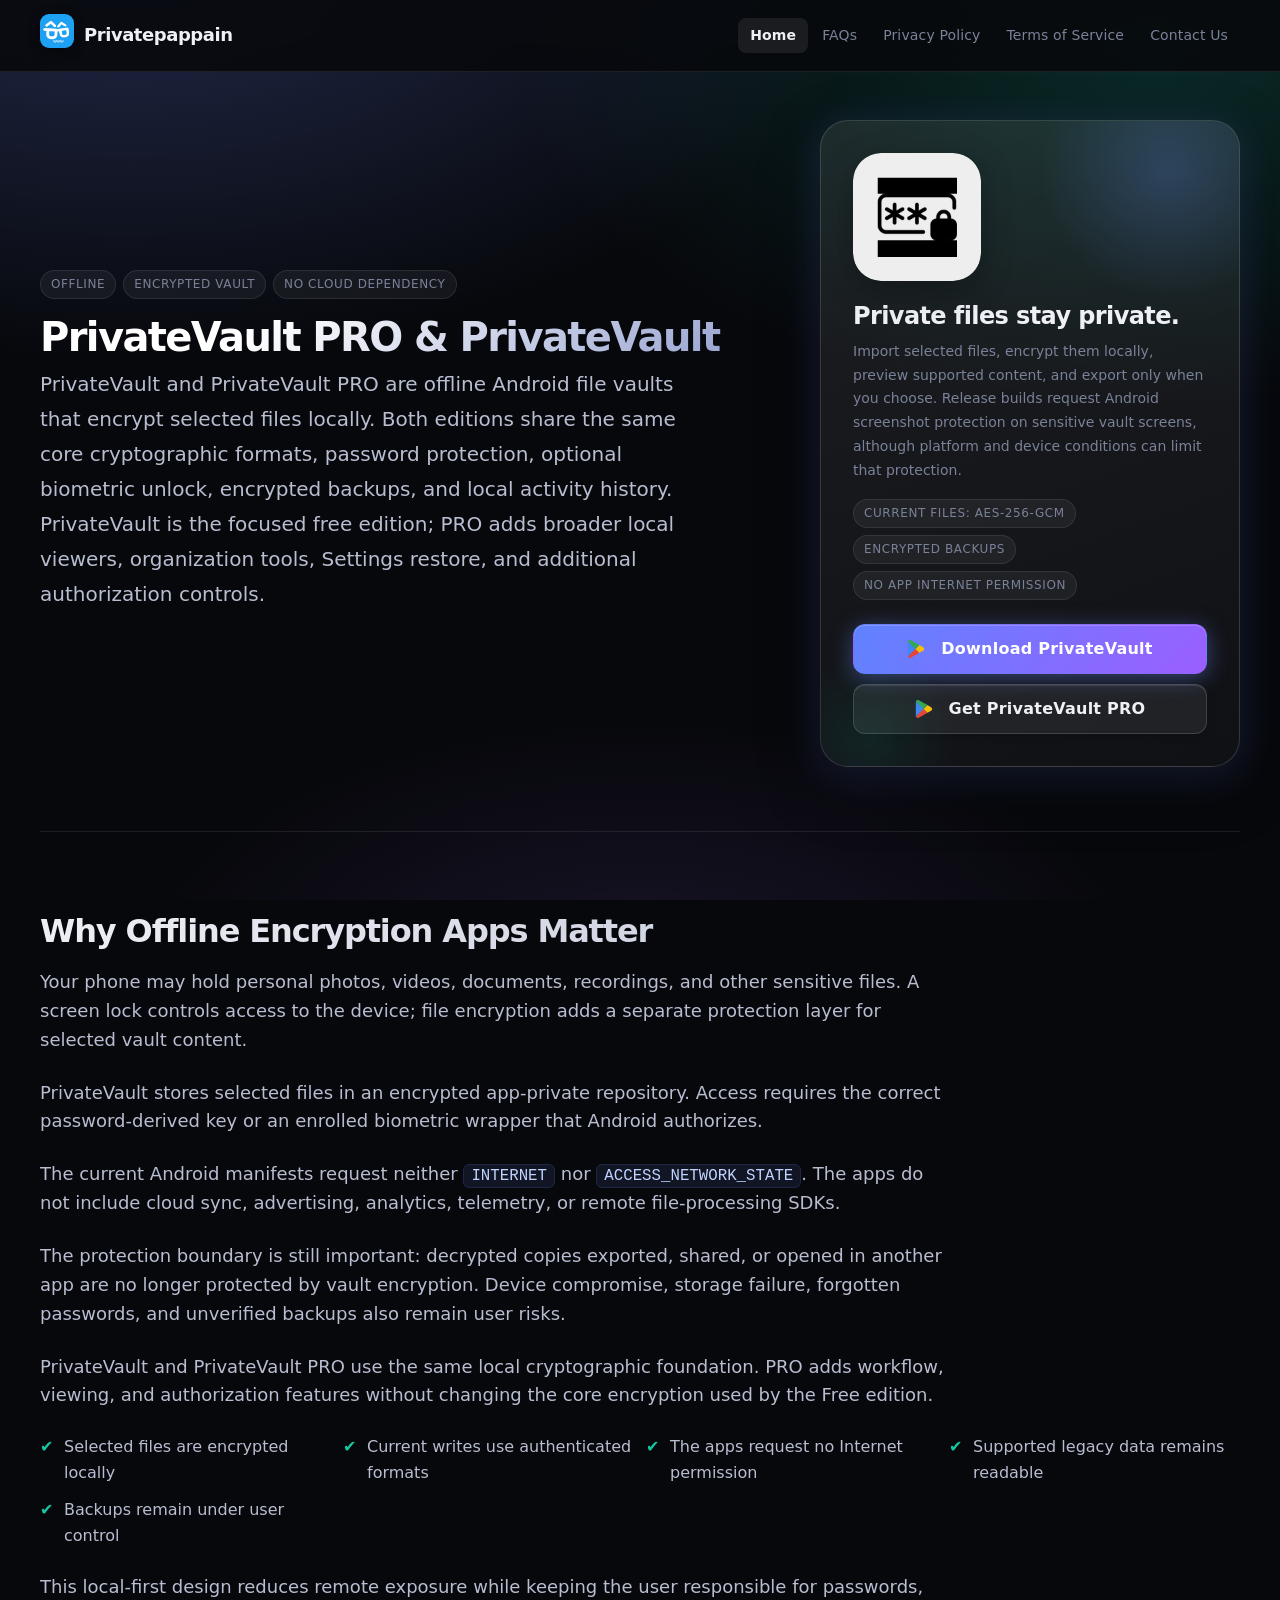
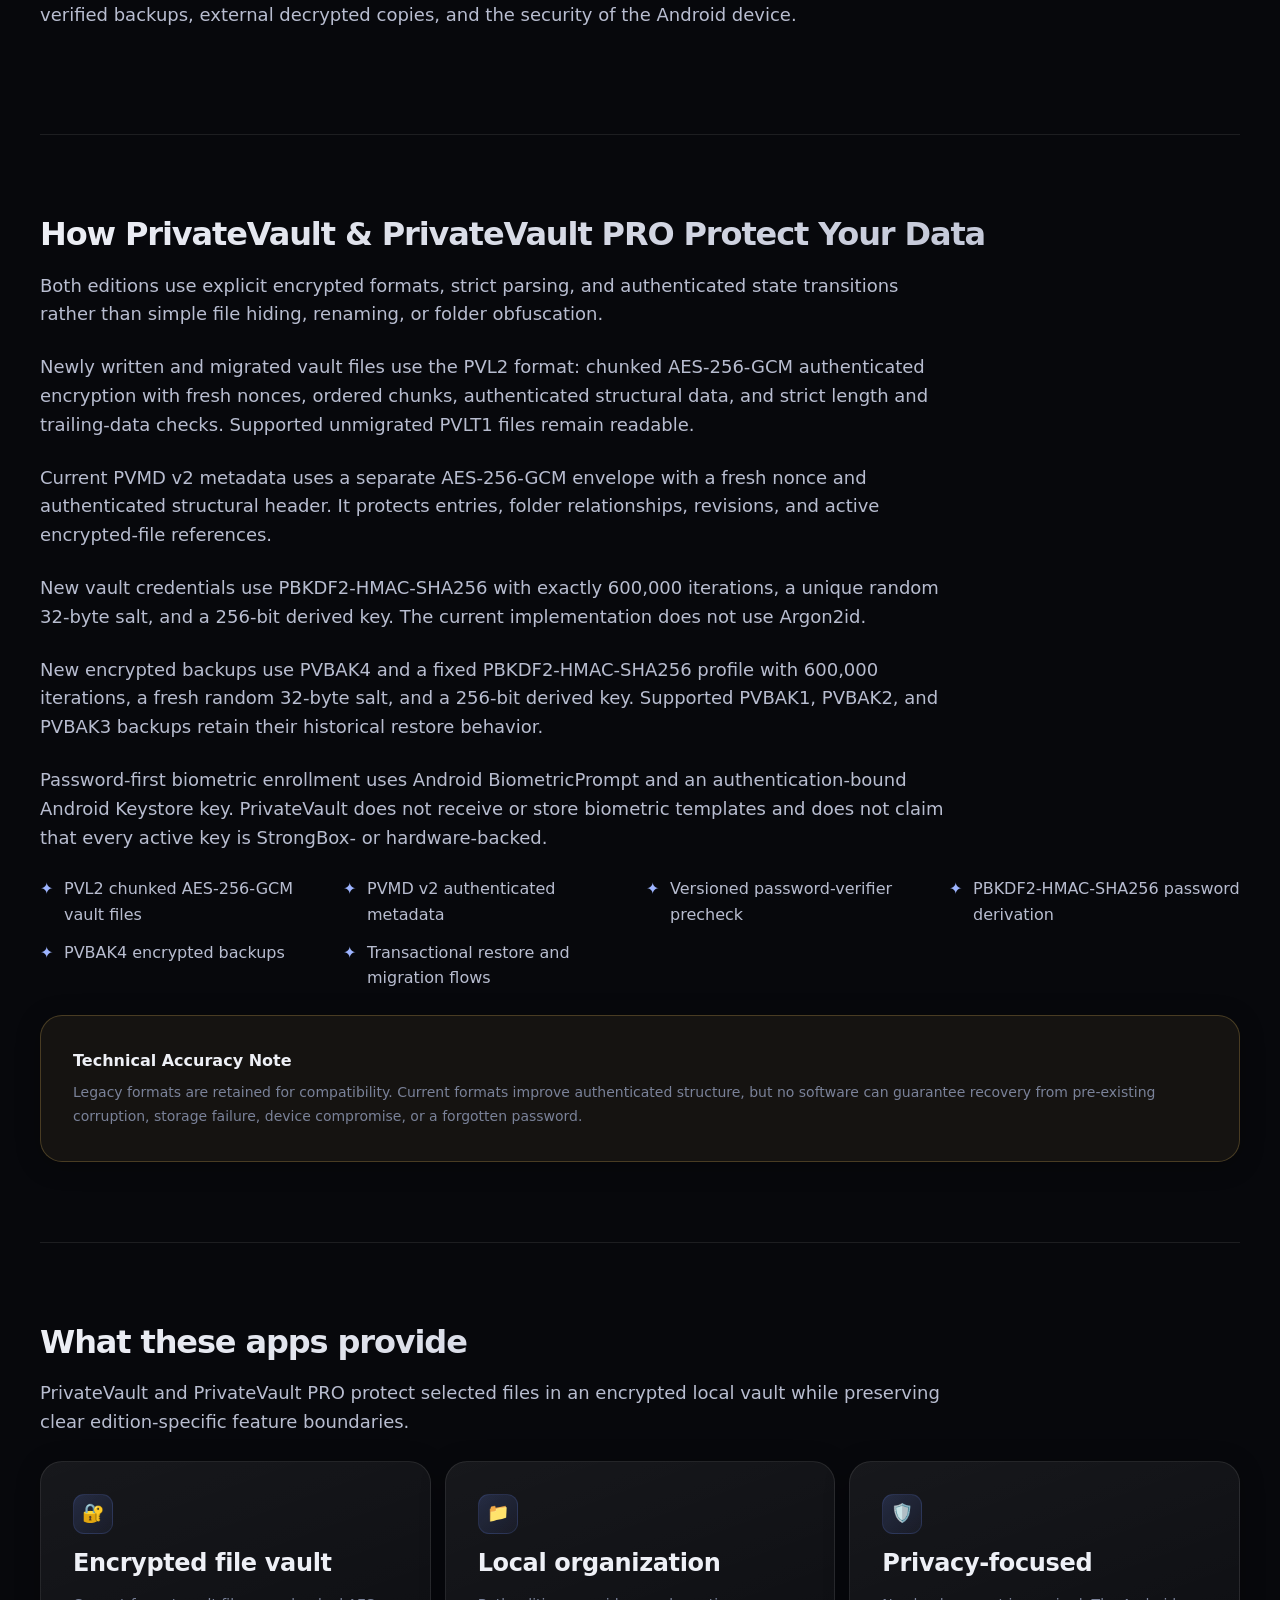
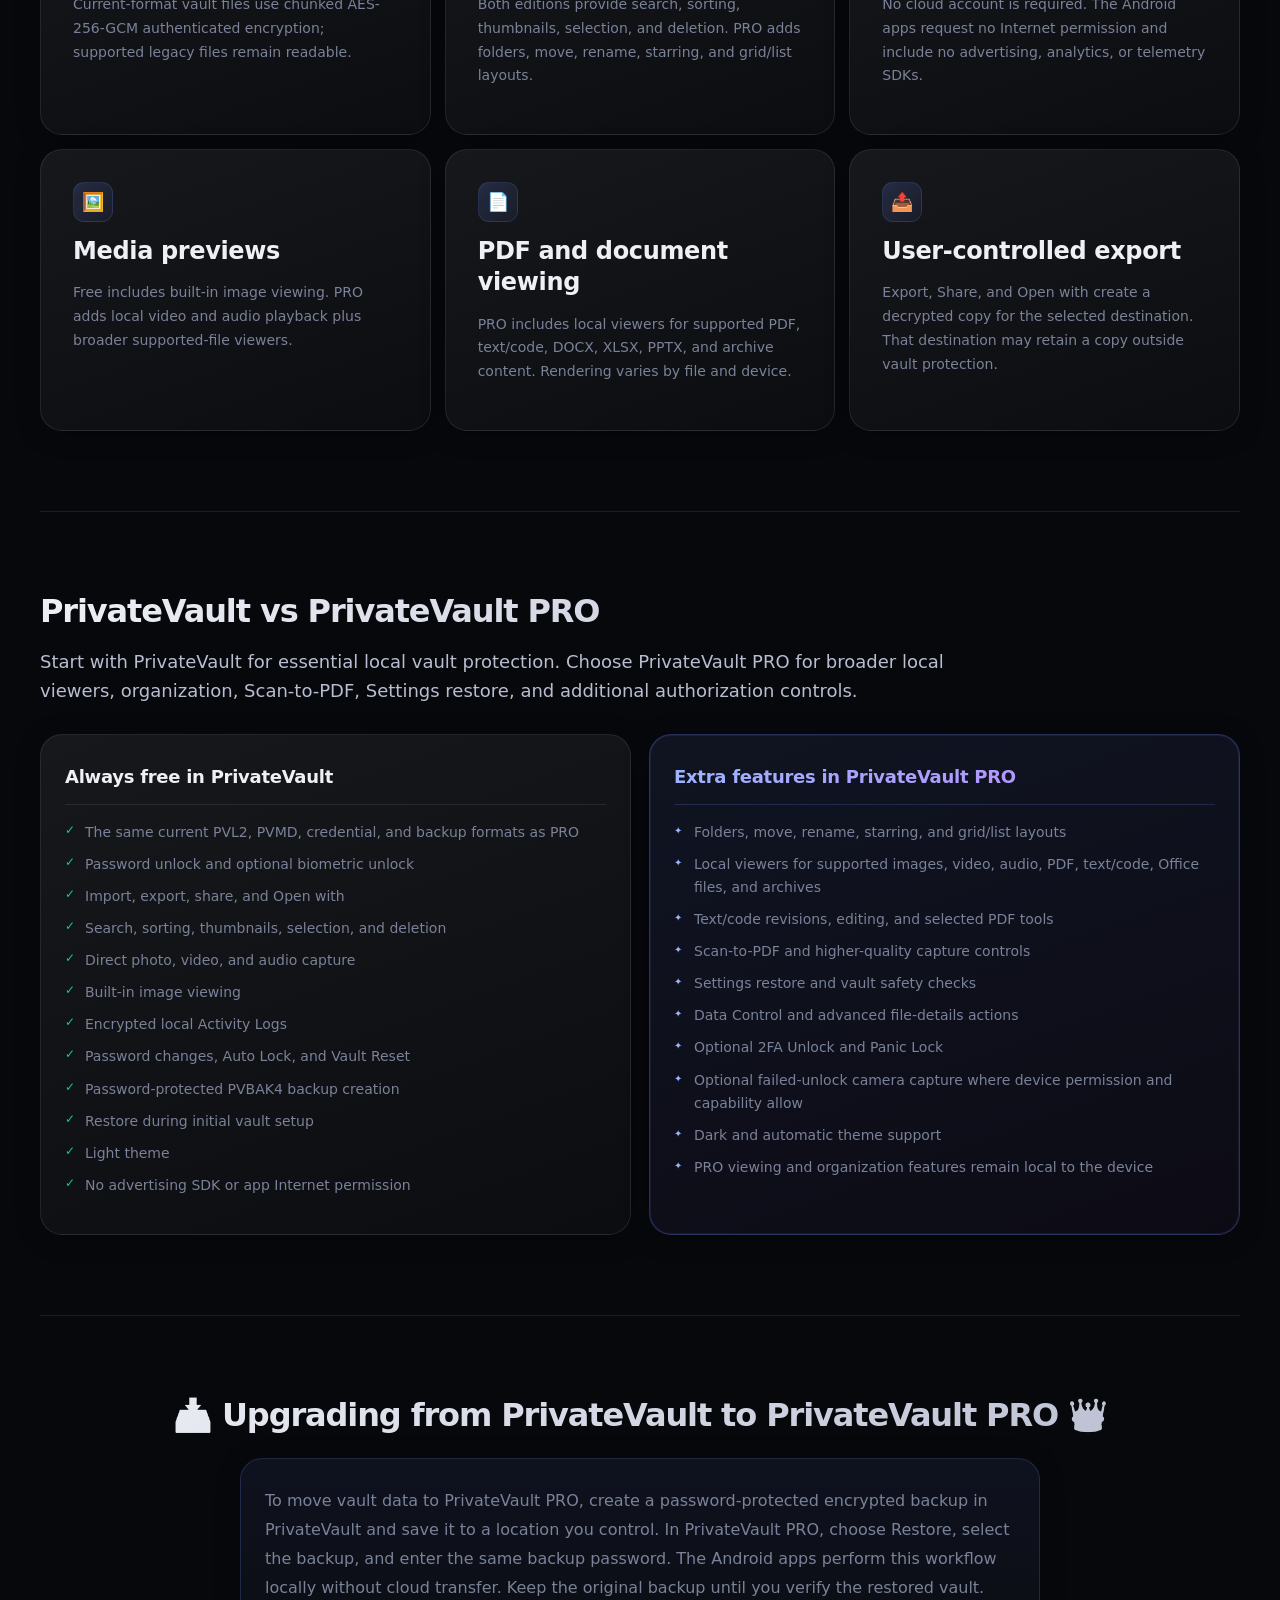
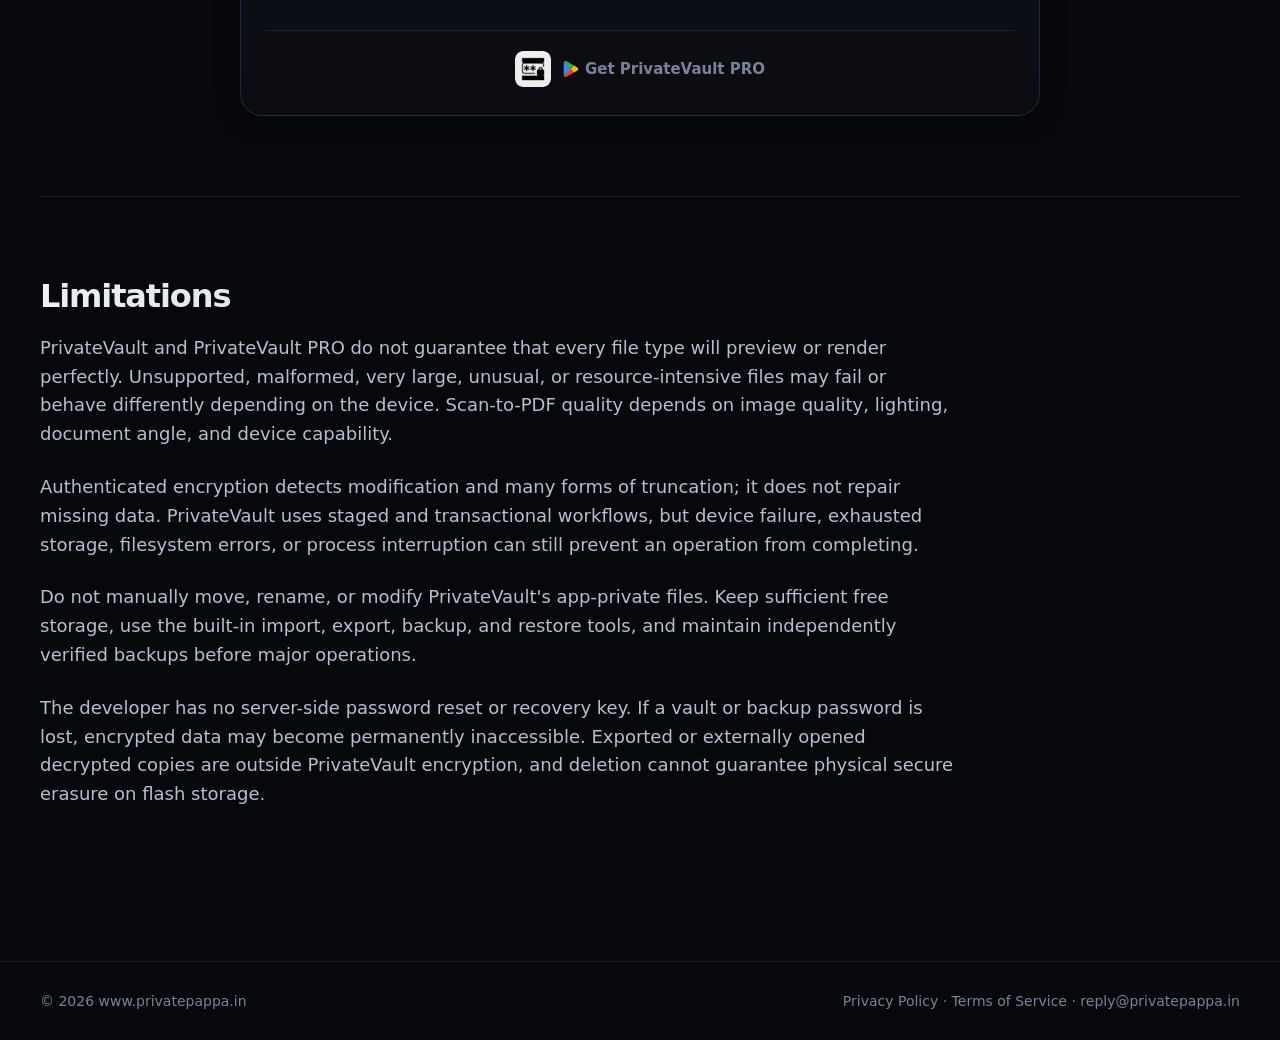
==== commit 19d5dae7: "Restore original site with updated app details" ====
--- a/index.html
+++ b/index.html
@@ -1,273 +1,330 @@
-<!doctype html>
+<!DOCTYPE html>
 <html lang="en">
 <head>
-  <meta charset="utf-8" />
-  <meta name="viewport" content="width=device-width, initial-scale=1" />
-  <meta name="theme-color" content="#07111f" />
-  <meta http-equiv="Content-Security-Policy" content="default-src 'self'; img-src 'self' data:; style-src 'self'; script-src 'self'; object-src 'none'; base-uri 'self'; form-action 'self'; upgrade-insecure-requests" />
-  <title>PrivateVault for Android | Offline Encrypted File Vault</title>
-  <meta name="description" content="PrivateVault and PrivateVault PRO are offline Android file vaults with authenticated AES-256-GCM encryption, hardened password derivation, encrypted backups, and optional biometric unlock." />
-  <link rel="canonical" href="https://privatepappa.in/" />
-  <link rel="icon" href="/favicon.ico" sizes="any" />
-  <link rel="icon" type="image/png" sizes="48x48" href="/favicon-48x48.png" />
-  <link rel="icon" type="image/png" sizes="96x96" href="/favicon-96x96.png" />
-  <link rel="icon" type="image/png" sizes="192x192" href="/favicon-192x192.png" />
-  <link rel="apple-touch-icon" sizes="180x180" href="/apple-touch-icon.png" />
-  <link rel="manifest" href="/site.webmanifest" />
-  <link rel="stylesheet" href="./css/style.css" />
-  <script src="./js/app.js" defer></script>
-  <meta property="og:type" content="website" />
-  <meta property="og:site_name" content="PrivateVault by Privatepappa" />
-  <meta property="og:url" content="https://privatepappa.in/" />
-  <meta property="og:title" content="PrivateVault for Android | Offline Encrypted File Vault" />
-  <meta property="og:description" content="Keep selected files in an offline Android vault with authenticated encryption, password-protected backups, and clear security boundaries." />
-  <meta property="og:image" content="https://privatepappa.in/assets/app-icon.png" />
-  <meta property="og:image:width" content="512" />
-  <meta property="og:image:height" content="512" />
-  <meta property="og:image:alt" content="PrivateVault app icon" />
+<meta charset="UTF-8" />
+<meta name="viewport" content="width=device-width, initial-scale=1.0" />
+<meta http-equiv="Content-Security-Policy" content="default-src 'self'; img-src 'self' data: blob:; style-src 'self' 'unsafe-inline' https://fonts.googleapis.com; font-src 'self' https://fonts.gstatic.com; script-src 'self' 'unsafe-inline' https://www.googletagmanager.com; frame-src https://docs.google.com; object-src 'none'; base-uri 'self'; form-action 'self';" />
+<link rel="preconnect" href="https://fonts.googleapis.com" />
+<link rel="preconnect" href="https://fonts.gstatic.com" crossorigin />
+<!-- P5 FIX: Reduced from 5 weights (400;500;600;700;800) to 3 — fewer font files fetched -->
+<link href="https://fonts.googleapis.com/css2?family=Inter:wght@400;600;700&display=swap" rel="stylesheet" />
+<title>Privatepappa</title>
+<meta name="description" content="PrivateVault and PrivateVault PRO are offline Android file vaults with authenticated AES-256-GCM encryption, hardened password derivation, encrypted backups, and optional biometric unlock." />
+<link rel="icon" href="/favicon.ico" sizes="any">
+<link rel="icon" type="image/png" sizes="48x48" href="/favicon-48x48.png">
+<link rel="icon" type="image/png" sizes="96x96" href="/favicon-96x96.png">
+<link rel="icon" type="image/png" sizes="192x192" href="/favicon-192x192.png">
+<link rel="apple-touch-icon" sizes="180x180" href="/apple-touch-icon.png">
+<link rel="manifest" href="/site.webmanifest">
+<link rel="stylesheet" href="./css/style.css" />
+<script src="./js/app.js" defer></script>
+<!-- Open Graph -->
+<meta property="og:type" content="website" />
+<meta property="og:site_name" content="PrivateVault PRO &amp; PrivateVault" />
+<meta property="og:url" content="https://privatepappa.in/" />
+<meta property="og:title" content="PrivateVault PRO &amp; PrivateVault - Offline Encrypted Vault" />
+<meta property="og:description" content="Protect selected Android files locally with authenticated encryption, password-protected backups, and clear Free and PRO feature boundaries." />
+<meta property="og:image" content="https://privatepappa.in/assets/logo.png" />
+<meta property="og:image:width" content="512" />
+<meta property="og:image:height" content="512" />
+<meta property="og:image:type" content="image/png" />
+<meta property="og:image:alt" content="Privatepappain logo" />
+<!-- Canonical -->
+<link rel="canonical" href="https://privatepappa.in/" />
+<!-- Structured Data -->
+<script type="application/ld+json">
+{
+  "@context": "https://schema.org",
+  "@type": "WebSite",
+  "name": "PrivateVault PRO & PrivateVault",
+  "url": "https://privatepappa.in",
+  "logo": "https://privatepappa.in/assets/logo.png",
+  "description": "PrivateVault and PrivateVault PRO are offline Android file vaults with authenticated encryption, hardened password derivation, encrypted backups, and optional biometric unlock."
+}
+</script>
+<meta name="google-site-verification" content="xJtdVeTV1AvSoJhAOPh_YrKg8Kxdz2RV0wTcuHZiU80" />
+  <!-- Google tag (gtag.js) -->
+<script async src="https://www.googletagmanager.com/gtag/js?id=AW-18250508271"></script>
+<script>
+  window.dataLayer = window.dataLayer || [];
+  function gtag(){dataLayer.push(arguments);}
+  gtag('js', new Date());
+
+  gtag('config', 'AW-18250508271');
+</script>
+
 </head>
 <body>
-  <a class="skip-link" href="#main-content">Skip to content</a>
-  <header class="site-header">
-    <nav class="navbar" aria-label="Primary navigation">
-      <a class="brand" href="./index.html" aria-label="PrivateVault home">
-        <img src="./assets/app-icon.png" alt="" width="42" height="42" />
-        <span class="brand-copy"><strong>PrivateVault</strong><small>by Privatepappa</small></span>
+<header class="site-header">
+  <nav class="navbar">
+    <div class="brand">
+      <a href="/" aria-label="Privatepappain home">
+      <!-- P6 FIX: explicit width/height prevents layout shift -->
+        <img src="./assets/logo.png" alt="Privatepappain logo" width="34" height="34" />
       </a>
-      <button class="nav-toggle" type="button" aria-expanded="false" aria-controls="site-navigation">
-        <span class="sr-only">Toggle navigation</span>
-        <span></span><span></span><span></span>
-      </button>
-      <div class="nav-links" id="site-navigation">
-        <a class="active" href="./index.html" aria-current="page">Home</a>
-        <a href="./faq.html">FAQs</a>
-        <a href="./privacy-policy.html">Privacy</a>
-        <a href="./terms-of-service.html">Terms</a>
-        <a href="./contact-us.html">Contact</a>
-      </div>
-    </nav>
-  </header>
-
-  <main id="main-content">
-    <section class="hero page">
-      <div class="hero-copy">
-        <p class="eyebrow">Offline Android file protection</p>
-        <h1>Private files deserve a verifiable security boundary.</h1>
-        <p class="hero-lead">
-          PrivateVault encrypts selected files locally and does not request Android Internet permission. Choose the free edition for essential vault protection, or PrivateVault PRO for broader local viewing, organization, and authorization controls.
-        </p>
-        <div class="cta-row cta-row-inline">
-          <a class="btn btn-primary" href="https://play.google.com/store/apps/details?id=com.privatepappain.privatevault" target="_blank" rel="noopener noreferrer">
-            <span class="btn-kicker">Get the free edition</span>
-            <strong>PrivateVault</strong>
-          </a>
-          <a class="btn btn-secondary" href="https://play.google.com/store/apps/details?id=com.privatepappain.privatevault.pro" target="_blank" rel="noopener noreferrer">
-            <span class="btn-kicker">Unlock advanced tools</span>
-            <strong>PrivateVault PRO</strong>
-          </a>
-        </div>
-        <p class="microcopy">No cloud account. No advertising SDK. No app Internet permission.</p>
-      </div>
-
-      <aside class="security-console" aria-label="PrivateVault security profile">
-        <div class="console-header">
-          <img src="./assets/app-icon.png" alt="PrivateVault app icon" width="96" height="96" />
-          <div><span class="status-dot"></span><span class="mono">SECURITY PROFILE</span></div>
-        </div>
-        <dl class="spec-list">
-          <div><dt>Current-format vault files</dt><dd>PVL2 · AES-256-GCM</dd></div>
-          <div><dt>Password derivation</dt><dd>PBKDF2-HMAC-SHA256 · 600,000</dd></div>
-          <div><dt>Current metadata</dt><dd>PVMD v2 · authenticated</dd></div>
-          <div><dt>New backups</dt><dd>PVBAK4 · versioned KDF</dd></div>
-          <div><dt>Network permission</dt><dd>Not requested</dd></div>
-        </dl>
-        <p class="console-note">Legacy vault and backup formats remain readable for compatibility; current writes use the newer authenticated formats.</p>
-      </aside>
-    </section>
-
-    <section class="trust-strip" aria-label="Core security facts">
-      <div><strong>No Internet permission</strong><span>Core processing stays in the Android app.</span></div>
-      <div><strong>Authenticated encryption</strong><span>Current-format files and metadata use AES-256-GCM.</span></div>
-      <div><strong>Hardened credentials</strong><span>600,000 PBKDF2-HMAC-SHA256 iterations.</span></div>
-      <div><strong>Optional biometrics</strong><span>Android Keystore and BiometricPrompt.</span></div>
-    </section>
-
-    <section class="section page" id="architecture">
-      <div class="section-heading">
-        <p class="eyebrow">Security architecture</p>
-        <h2>Protection you can describe precisely</h2>
-        <p>PrivateVault is designed around explicit formats, strict parsing, authenticated state transitions, and honest compatibility boundaries.</p>
-      </div>
-      <div class="architecture-flow">
-        <article class="step-card">
-          <span class="step-number">01</span>
-          <h3>Create a credential</h3>
-          <p>New vault and backup passwords must be 8–127 UTF-16 code units and include an uppercase letter, a lowercase letter, a number, and a symbol. Existing valid credentials remain compatible.</p>
-        </article>
-        <article class="step-card">
-          <span class="step-number">02</span>
-          <h3>Derive a key locally</h3>
-          <p>New credentials use PBKDF2-HMAC-SHA256 with 600,000 iterations, a unique random 32-byte salt, and a 256-bit derived key.</p>
-        </article>
-        <article class="step-card">
-          <span class="step-number">03</span>
-          <h3>Encrypt and authenticate</h3>
-          <p>Newly written PVL2 vault files use chunked AES-256-GCM. Current-format PVMD metadata uses a separate versioned AES-256-GCM envelope.</p>
-        </article>
-        <article class="step-card">
-          <span class="step-number">04</span>
-          <h3>Commit verified state</h3>
-          <p>Writes, restores, and migrations stage and verify candidates before transactionally making them authoritative.</p>
-        </article>
-      </div>
-    </section>
-
-    <section class="section section-tinted">
-      <div class="page">
-        <div class="section-heading split-heading">
-          <div>
-            <p class="eyebrow">Technical specification</p>
-            <h2>Current formats, without inflated claims</h2>
-          </div>
-          <p>The app does not claim hardware backing, StrongBox, guaranteed erasure, or unbreakable protection. It states what the implementation actually does.</p>
-        </div>
-        <div class="tech-grid">
-          <article class="tech-card">
-            <span class="tech-label">PVL2</span>
-            <h3>Vault files</h3>
-            <p>Chunked AES-256-GCM with fresh nonces, structural authenticated data, ordered chunks, and strict truncation and trailing-data checks.</p>
-          </article>
-          <article class="tech-card">
-            <span class="tech-label">PVMD v2</span>
-            <h3>Vault metadata</h3>
-            <p>A versioned AES-256-GCM envelope protects entries, relationships, active blob references, and repository state with authenticated headers.</p>
-          </article>
-          <article class="tech-card">
-            <span class="tech-label">PVBAK4</span>
-            <h3>Portable backups</h3>
-            <p>New encrypted backups use a fixed, versioned backup KDF profile and authenticated structure. Supported PVBAK1–3 backups remain restorable.</p>
-          </article>
-          <article class="tech-card">
-            <span class="tech-label">KESTORE</span>
-            <h3>Biometric unlock</h3>
-            <p>Password-first enrollment wraps active key material with an authentication-bound Android Keystore key used through BiometricPrompt. PrivateVault never receives biometric templates.</p>
-          </article>
-        </div>
-      </div>
-    </section>
-
-    <section class="section page" id="features">
-      <div class="section-heading">
-        <p class="eyebrow">Useful by design</p>
-        <h2>Privacy that still works like a practical file vault</h2>
-        <p>Both editions share the same core cryptographic formats and local-first security model. PRO adds workflow and authorization features without changing that foundation.</p>
-      </div>
-      <div class="feature-grid">
-        <article class="feature-card"><span class="feature-code">CAP</span><h3>Capture directly</h3><p>Capture photos, videos, and audio into app-private staging before encrypted vault import. PRO adds higher-quality controls and built-in video and audio playback.</p></article>
-        <article class="feature-card"><span class="feature-code">LOG</span><h3>Local activity history</h3><p>Review an encrypted local activity log after authentication. The Android apps do not upload activity history.</p></article>
-        <article class="feature-card"><span class="feature-code">BIO</span><h3>Fast, optional unlock</h3><p>Enable biometric unlock only after password authorization. Android performs biometric matching; PrivateVault does not store biometric data.</p></article>
-        <article class="feature-card"><span class="feature-code">RST</span><h3>Verified restore</h3><p>Backup content is staged, authenticated, integrity-checked, and transactionally activated. Foreground progress and safe cancellation help avoid ambiguous partial state.</p></article>
-        <article class="feature-card"><span class="feature-code">LCK</span><h3>Session controls</h3><p>Use password unlock, optional biometric unlock, automatic background locking, and immediate lock controls. Repeated failures are locally rate-limited.</p></article>
-        <article class="feature-card"><span class="feature-code">EXP</span><h3>User-controlled export</h3><p>Export, share, or open a temporary decrypted copy only when you choose. Once outside the vault, that copy is no longer protected by PrivateVault encryption.</p></article>
-      </div>
-    </section>
-
-    <section class="section section-tinted" id="compare">
-      <div class="page">
-        <div class="section-heading">
-          <p class="eyebrow">Choose your edition</p>
-          <h2>Start with the same encrypted foundation</h2>
-          <p>PrivateVault is the focused free edition. PrivateVault PRO is for users who want broader local viewers, deeper organization, and additional authorization controls.</p>
-        </div>
-        <div class="edition-grid">
-          <article class="edition-card">
-            <div class="edition-header"><div><span class="edition-tag">Free</span><h3>PrivateVault</h3></div><span class="edition-price">Essential vault</span></div>
-            <ul class="check-list">
-              <li>PVL2 file and PVMD metadata protection for current writes</li>
-              <li>Password and optional biometric unlock</li>
-              <li>Import, export, search, sort, thumbnails, and selection</li>
-              <li>Direct photo, video, and audio capture into the vault</li>
-              <li>Built-in image viewing</li>
-              <li>Encrypted local activity logs, automatic locking, and light theme</li>
-              <li>File deletion, password changes, and Vault Reset</li>
-              <li>PVBAK4 backup creation</li>
-              <li>Restore during initial vault setup</li>
-            </ul>
-            <a class="text-link" href="https://play.google.com/store/apps/details?id=com.privatepappain.privatevault" target="_blank" rel="noopener noreferrer">Download PrivateVault <span aria-hidden="true">→</span></a>
-          </article>
-
-          <article class="edition-card edition-card-pro">
-            <div class="edition-header"><div><span class="edition-tag">Advanced</span><h3>PrivateVault PRO</h3></div><span class="edition-price">Full toolkit</span></div>
-            <ul class="check-list">
-              <li>Everything in the core encrypted foundation</li>
-              <li>Folder creation, move/rename, starring, and grid/list layouts</li>
-              <li>Local viewers for supported media, PDF, text/code, Office files, and archives</li>
-              <li>Encrypted text/code revisions and selected PDF tools</li>
-              <li>Scan-to-PDF and higher-quality capture controls</li>
-              <li>Settings restore and vault safety checks</li>
-              <li>Optional 2FA Unlock, Data Control, Panic Lock, and dark/automatic themes</li>
-              <li>Optional failed-unlock camera capture where the device permits</li>
-            </ul>
-            <a class="text-link" href="https://play.google.com/store/apps/details?id=com.privatepappain.privatevault.pro" target="_blank" rel="noopener noreferrer">Get PrivateVault PRO <span aria-hidden="true">→</span></a>
-          </article>
-        </div>
-        <p class="comparison-note">Viewer support depends on file type, file structure, device resources, and edition. PrivateVault does not promise Microsoft Office editing or perfect rendering of every document.</p>
-      </div>
-    </section>
-
-    <section class="section page">
-      <div class="boundary-panel">
-        <div>
-          <p class="eyebrow">Know the boundary</p>
-          <h2>Strong local controls. Honest external limits.</h2>
-        </div>
-        <div class="boundary-grid">
-          <article><h3>Inside the vault</h3><p>Current-format files and metadata are authenticated and encrypted. Operations verify candidate state before activation.</p></article>
-          <article><h3>Outside the vault</h3><p>Exported, shared, or externally opened decrypted copies are controlled by the destination app or storage provider.</p></article>
-          <article><h3>On your device</h3><p>Android security, storage health, available space, malware status, and device configuration remain part of the overall risk.</p></article>
-          <article><h3>In your hands</h3><p>Keep passwords and verified backups safe. The developer has no server-side password reset or recovery access.</p></article>
-        </div>
-      </div>
-    </section>
-
-    <section class="section page">
-      <div class="compatibility-banner">
-        <div>
-          <p class="eyebrow">Built to move forward safely</p>
-          <h2>Current protection, with deliberate legacy compatibility</h2>
-          <p>Supported older vault files, metadata, password verifiers, and PVBAK1–3 backups remain readable. Migration paths authenticate and verify replacements before authority changes; existing external backups are not silently rewritten.</p>
-        </div>
-        <a class="btn btn-compact" href="./faq.html">Read the technical FAQs</a>
-      </div>
-    </section>
-
-    <section class="final-cta">
-      <div class="page final-cta-inner">
-        <img src="./assets/app-icon.png" alt="" width="88" height="88" />
-        <div><p class="eyebrow">Your files. Your device. Your decision.</p><h2>Choose the PrivateVault edition that fits your workflow.</h2></div>
-        <div class="cta-row">
-          <a class="btn btn-primary btn-compact" href="https://play.google.com/store/apps/details?id=com.privatepappain.privatevault" target="_blank" rel="noopener noreferrer">Download Free</a>
-          <a class="btn btn-secondary btn-compact" href="https://play.google.com/store/apps/details?id=com.privatepappain.privatevault.pro" target="_blank" rel="noopener noreferrer">Get PRO</a>
-        </div>
-      </div>
-    </section>
-  </main>
-
-  <footer class="site-footer">
-    <div class="page footer-grid">
-      <div class="footer-brand">
-        <img src="./assets/app-icon.png" alt="" width="44" height="44" />
-        <div><strong>PrivateVault</strong><p>Offline encrypted file vaults for Android.</p></div>
-      </div>
-      <nav class="footer-downloads" aria-label="Download the apps">
-        <a href="https://play.google.com/store/apps/details?id=com.privatepappain.privatevault" target="_blank" rel="noopener noreferrer"><span>Download</span><strong>PrivateVault</strong></a>
-        <a href="https://play.google.com/store/apps/details?id=com.privatepappain.privatevault.pro" target="_blank" rel="noopener noreferrer"><span>Get</span><strong>PrivateVault PRO</strong></a>
-      </nav>
-      <nav class="footer-links" aria-label="Footer navigation">
-        <a href="./faq.html">FAQs</a><a href="./privacy-policy.html">Privacy</a><a href="./terms-of-service.html">Terms</a><a href="./contact-us.html">Contact</a>
-      </nav>
-    </div>
-    <div class="page footer-meta"><span>© 2026 Privatepappa</span><span>Android apps designed for precise, local protection.</span></div>
-  </footer>
+      <a class="brand-name" href="https://play.google.com/store/apps/dev?id=5408184378487018251" target="_blank" rel="noopener noreferrer" aria-label="Privatepappain on Google Play">Privatepappain</a>
+    </div>
+    <div class="nav-links" aria-label="Main navigation">
+      <a class="active" href="/">Home</a>
+      <a class="" href="./faq.html">FAQs</a>
+      <a class="" href="./privacy-policy.html">Privacy Policy</a>
+      <a class="" href="./terms-of-service.html">Terms of Service</a>
+      <a class="" href="./contact-us.html">Contact Us</a>
+    </div>
+  </nav>
+</header>
+<main class="page">
+  <section class="hero">
+    <div>
+      <div class="badge-row">
+        <span class="badge">Offline</span>
+        <span class="badge">Encrypted vault</span>
+        <span class="badge">No cloud dependency</span>
+      </div>
+      <h1>PrivateVault PRO &amp; PrivateVault</h1>
+      <p>
+        PrivateVault and PrivateVault PRO are offline Android file vaults that encrypt selected files locally. Both editions share the same core cryptographic formats, password protection, optional biometric unlock, encrypted backups, and local activity history. PrivateVault is the focused free edition; PRO adds broader local viewers, organization tools, Settings restore, and additional authorization controls.
+      </p>
+
+    </div>
+
+    <aside class="hero-card">
+      <!-- P7 FIX: replaced fake SVG (embedded base64 PNG) with direct PNG -->
+      <img class="app-icon-large" src="./assets/app-icon.png" alt="PrivateVault icon" width="128" height="128" />
+      <h2>Private files stay private.</h2>
+      <p>
+        Import selected files, encrypt them locally, preview supported content, and export only when you choose. Release builds request Android screenshot protection on sensitive vault screens, although platform and device conditions can limit that protection.
+      </p>
+      <div class="badge-row">
+        <span class="badge">Current files: AES-256-GCM</span>
+        <span class="badge">Encrypted backups</span>
+        <span class="badge">No app Internet permission</span>
+      </div>
+      <div class="cta-row">
+        <a class="btn btn-primary" href="https://play.google.com/store/apps/details?id=com.privatepappain.privatevault" target="_blank" rel="noopener">
+          <svg xmlns="http://www.w3.org/2000/svg" viewBox="0 0 466 511.98" width="18" height="18" style="vertical-align: middle; margin-right: 8px;">
+            <g fill-rule="nonzero">
+              <path fill="#EA4335" d="M199.9 237.8 1.4 470.17c7.22 24.57 30.16 41.81 55.8 41.81 11.16 0 20.93-2.79 29.3-8.37l244.16-139.46L199.9 237.8z"/>
+              <path fill="#FBBC04" d="m433.91 205.1-104.65-60-111.61 110.22 113.01 108.83 104.64-58.6c18.14-9.77 30.7-29.3 30.7-50.23-1.4-20.93-13.95-40.46-32.09-50.22z"/>
+              <path fill="#34A853" d="M199.42 273.45 329.27 145.1 87.9 8.37C79.53 2.79 68.36 0 57.2 0 30.7 0 6.98 18.14 1.4 41.86l198.02 231.59z"/>
+              <path fill="#4285F4" d="M1.39 41.86C0 46.04 0 51.63 0 57.2v397.64c0 5.57 0 9.76 1.4 15.34l216.27-214.86L1.39 41.86z"/>
+            </g>
+          </svg>Download PrivateVault
+        </a>
+        <a class="btn btn-secondary" href="https://play.google.com/store/apps/details?id=com.privatepappain.privatevault.pro" target="_blank" rel="noopener">
+          <svg xmlns="http://www.w3.org/2000/svg" viewBox="0 0 466 511.98" width="18" height="18" style="vertical-align: middle; margin-right: 8px;">
+            <g fill-rule="nonzero">
+              <path fill="#EA4335" d="M199.9 237.8 1.4 470.17c7.22 24.57 30.16 41.81 55.8 41.81 11.16 0 20.93-2.79 29.3-8.37l244.16-139.46L199.9 237.8z"/>
+              <path fill="#FBBC04" d="m433.91 205.1-104.65-60-111.61 110.22 113.01 108.83 104.64-58.6c18.14-9.77 30.7-29.3 30.7-50.23-1.4-20.93-13.95-40.46-32.09-50.22z"/>
+              <path fill="#34A853" d="M199.42 273.45 329.27 145.1 87.9 8.37C79.53 2.79 68.36 0 57.2 0 30.7 0 6.98 18.14 1.4 41.86l198.02 231.59z"/>
+              <path fill="#4285F4" d="M1.39 41.86C0 46.04 0 51.63 0 57.2v397.64c0 5.57 0 9.76 1.4 15.34l216.27-214.86L1.39 41.86z"/>
+            </g>
+          </svg>Get PrivateVault PRO
+        </a>
+      </div>
+
+    </aside>
+  </section>
+
+  <section class="section">
+    <h2>Why Offline Encryption Apps Matter</h2>
+    <p class="section-lead">
+      Your phone may hold personal photos, videos, documents, recordings, and other sensitive files. A screen lock controls access to the device; file encryption adds a separate protection layer for selected vault content.
+    </p>
+    <p class="section-lead">
+      PrivateVault stores selected files in an encrypted app-private repository. Access requires the correct password-derived key or an enrolled biometric wrapper that Android authorizes.
+    </p>
+    <p class="section-lead">
+      The current Android manifests request neither <code>INTERNET</code> nor <code>ACCESS_NETWORK_STATE</code>. The apps do not include cloud sync, advertising, analytics, telemetry, or remote file-processing SDKs.
+    </p>
+    <p class="section-lead">
+      The protection boundary is still important: decrypted copies exported, shared, or opened in another app are no longer protected by vault encryption. Device compromise, storage failure, forgotten passwords, and unverified backups also remain user risks.
+    </p>
+    <p class="section-lead">
+      PrivateVault and PrivateVault PRO use the same local cryptographic foundation. PRO adds workflow, viewing, and authorization features without changing the core encryption used by the Free edition.
+    </p>
+    <div style="margin: 24px 0;">
+      <ul style="list-style: none; padding: 0; display: grid; grid-template-columns: repeat(auto-fit, minmax(280px, 1fr)); gap: 12px;">
+        <li style="position: relative; padding-left: 24px; color: var(--text-secondary); font-size: var(--text-base);"><span style="position: absolute; left: 0; color: var(--accent-2);">✔</span> Selected files are encrypted locally</li>
+        <li style="position: relative; padding-left: 24px; color: var(--text-secondary); font-size: var(--text-base);"><span style="position: absolute; left: 0; color: var(--accent-2);">✔</span> Current writes use authenticated formats</li>
+        <li style="position: relative; padding-left: 24px; color: var(--text-secondary); font-size: var(--text-base);"><span style="position: absolute; left: 0; color: var(--accent-2);">✔</span> The apps request no Internet permission</li>
+        <li style="position: relative; padding-left: 24px; color: var(--text-secondary); font-size: var(--text-base);"><span style="position: absolute; left: 0; color: var(--accent-2);">✔</span> Supported legacy data remains readable</li>
+        <li style="position: relative; padding-left: 24px; color: var(--text-secondary); font-size: var(--text-base);"><span style="position: absolute; left: 0; color: var(--accent-2);">✔</span> Backups remain under user control</li>
+      </ul>
+    </div>
+    <p class="section-lead">
+      This local-first design reduces remote exposure while keeping the user responsible for passwords, verified backups, external decrypted copies, and the security of the Android device.
+    </p>
+  </section>
+
+  <section class="section">
+    <h2>How PrivateVault &amp; PrivateVault PRO Protect Your Data</h2>
+    <p class="section-lead">
+      Both editions use explicit encrypted formats, strict parsing, and authenticated state transitions rather than simple file hiding, renaming, or folder obfuscation.
+    </p>
+    <p class="section-lead">
+      Newly written and migrated vault files use the PVL2 format: chunked AES-256-GCM authenticated encryption with fresh nonces, ordered chunks, authenticated structural data, and strict length and trailing-data checks. Supported unmigrated PVLT1 files remain readable.
+    </p>
+    <p class="section-lead">
+      Current PVMD v2 metadata uses a separate AES-256-GCM envelope with a fresh nonce and authenticated structural header. It protects entries, folder relationships, revisions, and active encrypted-file references.
+    </p>
+    <p class="section-lead">
+      New vault credentials use PBKDF2-HMAC-SHA256 with exactly 600,000 iterations, a unique random 32-byte salt, and a 256-bit derived key. The current implementation does not use Argon2id.
+    </p>
+    <p class="section-lead">
+      New encrypted backups use PVBAK4 and a fixed PBKDF2-HMAC-SHA256 profile with 600,000 iterations, a fresh random 32-byte salt, and a 256-bit derived key. Supported PVBAK1, PVBAK2, and PVBAK3 backups retain their historical restore behavior.
+    </p>
+    <p class="section-lead">
+      Password-first biometric enrollment uses Android BiometricPrompt and an authentication-bound Android Keystore key. PrivateVault does not receive or store biometric templates and does not claim that every active key is StrongBox- or hardware-backed.
+    </p>
+    <div style="margin: 24px 0;">
+      <ul style="list-style: none; padding: 0; display: grid; grid-template-columns: repeat(auto-fit, minmax(280px, 1fr)); gap: 12px;">
+        <li style="position: relative; padding-left: 24px; color: var(--text-secondary); font-size: var(--text-base);"><span style="position: absolute; left: 0; color: var(--accent-light);">✦</span> PVL2 chunked AES-256-GCM vault files</li>
+        <li style="position: relative; padding-left: 24px; color: var(--text-secondary); font-size: var(--text-base);"><span style="position: absolute; left: 0; color: var(--accent-light);">✦</span> PVMD v2 authenticated metadata</li>
+        <li style="position: relative; padding-left: 24px; color: var(--text-secondary); font-size: var(--text-base);"><span style="position: absolute; left: 0; color: var(--accent-light);">✦</span> Versioned password-verifier precheck</li>
+        <li style="position: relative; padding-left: 24px; color: var(--text-secondary); font-size: var(--text-base);"><span style="position: absolute; left: 0; color: var(--accent-light);">✦</span> PBKDF2-HMAC-SHA256 password derivation</li>
+        <li style="position: relative; padding-left: 24px; color: var(--text-secondary); font-size: var(--text-base);"><span style="position: absolute; left: 0; color: var(--accent-light);">✦</span> PVBAK4 encrypted backups</li>
+        <li style="position: relative; padding-left: 24px; color: var(--text-secondary); font-size: var(--text-base);"><span style="position: absolute; left: 0; color: var(--accent-light);">✦</span> Transactional restore and migration flows</li>
+      </ul>
+    </div>
+    <article class="policy-card notice" style="margin-top: 24px;">
+      <h3 style="margin-top: 0; margin-bottom: 8px; font-size: var(--text-base); color: var(--text);">Technical Accuracy Note</h3>
+      <p style="margin: 0; font-size: var(--text-sm); color: var(--muted);">
+        Legacy formats are retained for compatibility. Current formats improve authenticated structure, but no software can guarantee recovery from pre-existing corruption, storage failure, device compromise, or a forgotten password.
+      </p>
+    </article>
+  </section>
+
+  <section class="section">
+    <h2>What these apps provide</h2>
+    <p class="section-lead">
+      PrivateVault and PrivateVault PRO protect selected files in an encrypted local vault while preserving clear edition-specific feature boundaries.
+    </p>
+    <div class="grid">
+      <article class="card">
+        <div class="feature-icon">🔐</div>
+        <h3>Encrypted file vault</h3>
+        <p>Current-format vault files use chunked AES-256-GCM authenticated encryption; supported legacy files remain readable.</p>
+      </article>
+      <article class="card">
+        <div class="feature-icon">📁</div>
+        <h3>Local organization</h3>
+        <p>Both editions provide search, sorting, thumbnails, selection, and deletion. PRO adds folders, move, rename, starring, and grid/list layouts.</p>
+      </article>
+      <article class="card">
+        <div class="feature-icon">🛡️</div>
+        <h3>Privacy-focused</h3>
+        <p>No cloud account is required. The Android apps request no Internet permission and include no advertising, analytics, or telemetry SDKs.</p>
+      </article>
+      <article class="card">
+        <div class="feature-icon">🖼️</div>
+        <h3>Media previews</h3>
+        <p>Free includes built-in image viewing. PRO adds local video and audio playback plus broader supported-file viewers.</p>
+      </article>
+      <article class="card">
+        <div class="feature-icon">📄</div>
+        <h3>PDF and document viewing</h3>
+        <p>PRO includes local viewers for supported PDF, text/code, DOCX, XLSX, PPTX, and archive content. Rendering varies by file and device.</p>
+      </article>
+      <article class="card">
+        <div class="feature-icon">📤</div>
+        <h3>User-controlled export</h3>
+        <p>Export, Share, and Open with create a decrypted copy for the selected destination. That destination may retain a copy outside vault protection.</p>
+      </article>
+    </div>
+  </section>
+
+  <section class="section">
+    <h2>PrivateVault vs PrivateVault PRO</h2>
+    <p class="section-lead">
+      Start with PrivateVault for essential local vault protection. Choose PrivateVault PRO for broader local viewers, organization, Scan-to-PDF, Settings restore, and additional authorization controls.
+    </p>
+    <div class="comparison-grid">
+      <div class="comparison-card">
+        <h3>Always free in PrivateVault</h3>
+        <ul class="comparison-list">
+          <li>The same current PVL2, PVMD, credential, and backup formats as PRO</li>
+          <li>Password unlock and optional biometric unlock</li>
+          <li>Import, export, share, and Open with</li>
+          <li>Search, sorting, thumbnails, selection, and deletion</li>
+          <li>Direct photo, video, and audio capture</li>
+          <li>Built-in image viewing</li>
+          <li>Encrypted local Activity Logs</li>
+          <li>Password changes, Auto Lock, and Vault Reset</li>
+          <li>Password-protected PVBAK4 backup creation</li>
+          <li>Restore during initial vault setup</li>
+          <li>Light theme</li>
+          <li>No advertising SDK or app Internet permission</li>
+        </ul>
+      </div>
+      <div class="comparison-card pro-card">
+        <h3>Extra features in PrivateVault PRO</h3>
+        <ul class="comparison-list">
+          <li>Folders, move, rename, starring, and grid/list layouts</li>
+          <li>Local viewers for supported images, video, audio, PDF, text/code, Office files, and archives</li>
+          <li>Text/code revisions, editing, and selected PDF tools</li>
+          <li>Scan-to-PDF and higher-quality capture controls</li>
+          <li>Settings restore and vault safety checks</li>
+          <li>Data Control and advanced file-details actions</li>
+          <li>Optional 2FA Unlock and Panic Lock</li>
+          <li>Optional failed-unlock camera capture where device permission and capability allow</li>
+          <li>Dark and automatic theme support</li>
+          <li>PRO viewing and organization features remain local to the device</li>
+        </ul>
+      </div>
+    </div>
+  </section>
+
+  <section class="section" style="text-align: center;">
+    <h2>&#x1F4E5; Upgrading from PrivateVault to PrivateVault PRO &#x1F451;</h2>
+    <div class="comparison-card" style="max-width: 800px; margin: 24px auto 0; text-align: left; background: linear-gradient(180deg, rgba(109, 141, 255, 0.08), rgba(255, 255, 255, 0.02)); border-color: rgba(109, 141, 255, 0.2);">
+      <p style="font-size: 16px; line-height: 1.8; color: var(--muted); margin: 0 0 28px 0;">
+        To move vault data to PrivateVault PRO, create a password-protected encrypted backup in PrivateVault and save it to a location you control. In PrivateVault PRO, choose Restore, select the backup, and enter the same backup password. The Android apps perform this workflow locally without cloud transfer. Keep the original backup until you verify the restored vault.
+      </p>
+      <div style="display: flex; flex-direction: column; align-items: center; padding-top: 20px; border-top: 1px solid rgba(109, 141, 255, 0.15);">
+        <a href="https://play.google.com/store/apps/details?id=com.privatepappain.privatevault.pro" target="_blank" rel="noopener" style="display: flex; align-items: center; gap: 12px; text-decoration: none; color: inherit; transition: opacity 0.25s;" onmouseover="this.style.opacity='0.85'" onmouseout="this.style.opacity='1'">
+          <img src="./assets/app-icon.png" alt="PrivateVault PRO icon" style="width: 36px; height: 36px; border-radius: 8px;" />
+          <span style="font-size: 15px; color: var(--muted); font-weight: 600; display: inline-flex; align-items: center; gap: 6px;">
+            <svg xmlns="http://www.w3.org/2000/svg" viewBox="0 0 466 511.98" width="16" height="16" style="vertical-align: middle;">
+              <g fill-rule="nonzero">
+                <path fill="#EA4335" d="M199.9 237.8 1.4 470.17c7.22 24.57 30.16 41.81 55.8 41.81 11.16 0 20.93-2.79 29.3-8.37l244.16-139.46L199.9 237.8z"/>
+                <path fill="#FBBC04" d="m433.91 205.1-104.65-60-111.61 110.22 113.01 108.83 104.64-58.6c18.14-9.77 30.7-29.3 30.7-50.23-1.4-20.93-13.95-40.46-32.09-50.22z"/>
+                <path fill="#34A853" d="M199.42 273.45 329.27 145.1 87.9 8.37C79.53 2.79 68.36 0 57.2 0 30.7 0 6.98 18.14 1.4 41.86l198.02 231.59z"/>
+                <path fill="#4285F4" d="M1.39 41.86C0 46.04 0 51.63 0 57.2v397.64c0 5.57 0 9.76 1.4 15.34l216.27-214.86L1.39 41.86z"/>
+              </g>
+            </svg>
+            Get PrivateVault PRO
+          </span>
+        </a>
+      </div>
+    </div>
+  </section>
+
+  <section class="section">
+    <h2>Limitations</h2>
+    <p class="section-lead">
+      PrivateVault and PrivateVault PRO do not guarantee that every file type will preview or render perfectly. Unsupported, malformed, very large, unusual, or resource-intensive files may fail or behave differently depending on the device. Scan-to-PDF quality depends on image quality, lighting, document angle, and device capability.
+    </p>
+    <p class="section-lead">
+      Authenticated encryption detects modification and many forms of truncation; it does not repair missing data. PrivateVault uses staged and transactional workflows, but device failure, exhausted storage, filesystem errors, or process interruption can still prevent an operation from completing.
+    </p>
+    <p class="section-lead">
+      Do not manually move, rename, or modify PrivateVault's app-private files. Keep sufficient free storage, use the built-in import, export, backup, and restore tools, and maintain independently verified backups before major operations.
+    </p>
+    <p class="section-lead">
+      The developer has no server-side password reset or recovery key. If a vault or backup password is lost, encrypted data may become permanently inaccessible. Exported or externally opened decrypted copies are outside PrivateVault encryption, and deletion cannot guarantee physical secure erasure on flash storage.
+    </p>
+  </section>
+</main>
+<footer class="site-footer">
+  <div class="footer-inner">
+    <span>© 2026 www.privatepappa.in</span>
+    <span>
+      <a href="./privacy-policy.html">Privacy Policy</a> ·
+      <a href="./terms-of-service.html">Terms of Service</a> ·
+      <a href="mailto:reply@privatepappa.in">reply@privatepappa.in</a>
+    </span>
+  </div>
+</footer>
 </body>
 </html>
--- a/css/style.css
+++ b/css/style.css
@@ -1,1571 +1,997 @@
+/* PrivateVault Website Global Styles */
+
+/* ─── Design Tokens ─────────────────────────────────────────── */
 :root {
-  color-scheme: dark;
-  --bg: #050a12;
-  --bg-elevated: #091321;
-  --panel: rgba(14, 28, 46, 0.78);
-  --panel-solid: #0d1b2d;
-  --panel-soft: rgba(15, 32, 52, 0.58);
-  --text: #f4f8fc;
-  --text-soft: #c7d2df;
-  --muted: #8fa1b5;
-  --line: rgba(154, 180, 210, 0.16);
-  --line-strong: rgba(154, 180, 210, 0.29);
-  --cyan: #56d7ff;
-  --blue: #6195ff;
-  --green: #5de0aa;
-  --amber: #f1c66d;
-  --danger: #ff8b93;
-  --max: 1180px;
-  --radius-sm: 10px;
-  --radius: 18px;
-  --radius-lg: 28px;
-  --shadow: 0 24px 70px rgba(0, 0, 0, 0.3);
-  --shadow-soft: 0 14px 36px rgba(0, 0, 0, 0.2);
-}
-
-* {
+  --bg: #07080c;
+  --bg-soft: #0d0e16;
+  --surface: rgba(255,255,255,0.05);
+  --surface-strong: rgba(255,255,255,0.09);
+  --text: #eef0f6;
+  --text-secondary: #b8bdd0;
+  --muted: #7a8299;
+  --accent: #6d8dff;
+  --accent-light: #9db4ff;
+  --accent-2: #16c7a5;
+  --warning: #ffcf66;
+  --danger: #ff7d7d;
+  --border: rgba(255,255,255,0.09);
+  --border-strong: rgba(255,255,255,0.15);
+  --shadow-sm: 0 4px 24px rgba(0,0,0,.28);
+  --shadow: 0 20px 60px rgba(0,0,0,.38);
+  --shadow-accent: 0 8px 40px rgba(109,141,255,.22);
+  --radius-xl: 22px;
+  --radius-md: 14px;
+  --max: 1200px;
+
+  /* Type scale */
+  --text-xs:   0.75rem;   /* 12px */
+  --text-sm:   0.875rem;  /* 14px */
+  --text-base: 1rem;      /* 16px */
+  --text-md:   1.125rem;  /* 18px */
+  --text-lg:   1.25rem;   /* 20px */
+  --text-xl:   1.5rem;    /* 24px */
+
+  /* Weights */
+  --fw-normal:    400;
+  --fw-medium:    500;
+  --fw-semibold:  600;
+  --fw-bold:      700;
+  --fw-extrabold: 800;
+}
+
+/* ─── Reset ─────────────────────────────────────────────────── */
+*, *::before, *::after {
   box-sizing: border-box;
 }
 
 html {
   scroll-behavior: smooth;
-  scroll-padding-top: 96px;
-}
-
+  font-size: 16px;
+  height: 100%;
+  /* Solid page bg — gradients live in body::before */
+  background: #07080c;
+}
+
+/* ─── Base ──────────────────────────────────────────────────── */
+/* ── P1 FIX: Gradient background on a fixed compositor layer ──
+   background-attachment:fixed forces CPU repaint on every scroll.
+   Moving gradients to body::before with position:fixed paints once
+   as a GPU layer, eliminating desktop scroll lag.                 */
 body {
-  min-width: 320px;
+  margin: 0;
+  color: var(--text);
+  background: transparent; /* gradients now in body::before */
+  font-family: 'Inter', ui-sans-serif, system-ui, -apple-system, BlinkMacSystemFont, 'Segoe UI', Arial, sans-serif;
+  font-size: var(--text-base);
+  line-height: 1.6;
+  -webkit-font-smoothing: antialiased;
+  -moz-osx-font-smoothing: grayscale;
+  /* P3 FIX: text-rendering moved to headings only (see below) */
+  display: flex;
+  flex-direction: column;
   min-height: 100vh;
-  margin: 0;
-  color: var(--text);
+  text-align: left;
+}
+
+body::before {
+  content: "";
+  position: fixed;
+  inset: 0;
+  z-index: -1;
   background:
-    radial-gradient(circle at 8% 2%, rgba(49, 121, 181, 0.18), transparent 31rem),
-    radial-gradient(circle at 92% 12%, rgba(41, 179, 177, 0.1), transparent 29rem),
-    linear-gradient(180deg, #07111f 0%, var(--bg) 42rem, #060c15 100%);
-  font-family: Inter, ui-sans-serif, -apple-system, BlinkMacSystemFont, "Segoe UI", Roboto, Helvetica, Arial, sans-serif;
-  font-size: 16px;
-  line-height: 1.65;
+    radial-gradient(ellipse 60% 50% at 10% -10%, rgba(109,141,255,.28), transparent),
+    radial-gradient(ellipse 50% 40% at 90% 5%,  rgba(22,199,165,.18), transparent),
+    radial-gradient(ellipse 40% 30% at 50% 110%,rgba(162,109,255,.12), transparent),
+    var(--bg);
+  pointer-events: none;
+}
+
+/* P3 FIX: text-rendering only on headings where it matters */
+h1, h2, h3, h4, h5, h6 {
   text-rendering: optimizeLegibility;
-  -webkit-font-smoothing: antialiased;
-}
-
-body::before {
-  position: fixed;
-  z-index: -1;
-  inset: 0;
-  content: "";
-  pointer-events: none;
-  opacity: 0.18;
-  background-image:
-    linear-gradient(rgba(128, 160, 190, 0.08) 1px, transparent 1px),
-    linear-gradient(90deg, rgba(128, 160, 190, 0.08) 1px, transparent 1px);
-  background-size: 48px 48px;
-  mask-image: linear-gradient(to bottom, #000, transparent 45rem);
-}
-
-img {
-  display: block;
+}
+
+a {
+  color: inherit;
+}
+
+img, svg {
   max-width: 100%;
 }
 
-a {
-  color: var(--cyan);
-  text-underline-offset: 0.2em;
-}
-
-a:hover {
-  color: #9ceaff;
-}
-
-button,
-input {
-  font: inherit;
-}
-
-button,
-a {
-  -webkit-tap-highlight-color: transparent;
-}
-
-:focus-visible {
-  outline: 3px solid rgba(86, 215, 255, 0.75);
-  outline-offset: 3px;
-}
-
-.sr-only {
-  position: absolute;
-  width: 1px;
-  height: 1px;
-  padding: 0;
-  margin: -1px;
-  overflow: hidden;
-  clip: rect(0, 0, 0, 0);
-  white-space: nowrap;
-  border: 0;
-}
-
-.skip-link {
-  position: fixed;
-  z-index: 100;
-  top: 12px;
-  left: 12px;
-  padding: 10px 16px;
-  color: #03111b;
-  background: var(--cyan);
-  border-radius: var(--radius-sm);
-  font-weight: 800;
-  transform: translateY(-160%);
-  transition: transform 0.18s ease;
-}
-
-.skip-link:focus {
-  color: #03111b;
-  transform: translateY(0);
-}
-
-.page {
-  width: min(var(--max), calc(100% - 48px));
-  margin-inline: auto;
-}
-
+/* ─── Header & Nav ──────────────────────────────────────────── */
 .site-header {
   position: sticky;
-  z-index: 50;
   top: 0;
-  border-bottom: 1px solid var(--line);
-  background: rgba(5, 10, 18, 0.82);
-  backdrop-filter: blur(20px) saturate(140%);
+  z-index: 20;
+  background: rgba(7,8,12,.88);
+  /* P2 FIX: Reduced blur from 24px→12px — high blur forces expensive
+     real-time compositing pass on every scroll frame on desktop */
+  backdrop-filter: blur(12px);
+  -webkit-backdrop-filter: blur(12px);
+  border-bottom: 1px solid var(--border);
 }
 
 .navbar {
+  width: min(var(--max), calc(100% - 40px));
+  margin: auto;
+  padding: 14px 0;
   display: flex;
   align-items: center;
   justify-content: space-between;
-  width: min(var(--max), calc(100% - 48px));
-  min-height: 76px;
-  margin-inline: auto;
-  gap: 28px;
+  gap: 18px;
 }
 
 .brand {
+  display: flex;
+  align-items: center;
+  gap: 10px;
+  font-size: var(--text-md);
+  font-weight: var(--fw-bold);
+  letter-spacing: -.025em;
+  color: var(--text);
+  flex-shrink: 0;
+}
+
+.brand-name {
+  color: var(--text);
+  text-decoration: none !important;
+  font-size: var(--text-md);
+  font-weight: var(--fw-bold);
+  letter-spacing: -.025em;
+  transition: color .15s ease;
+}
+
+.brand-name:hover {
+  color: var(--accent-light);
+  text-decoration: none !important;
+}
+
+.brand img {
+  width: 34px;
+  height: 34px;
+  border-radius: 9px;
+  box-shadow: 0 3px 12px rgba(0,0,0,.35);
+  flex-shrink: 0;
+}
+
+.nav-links {
+  display: flex;
+  gap: 2px;
+  align-items: center;
+  flex-wrap: wrap;
+}
+
+.nav-links a {
+  color: var(--muted);
+  text-decoration: none;
+  font-weight: var(--fw-medium);
+  font-size: var(--text-sm);
+  padding: 6px 12px;
+  border-radius: 8px;
+  letter-spacing: .01em;
+  transition: color .15s ease, background .15s ease;
+}
+
+.nav-links a:hover {
+  color: var(--text-secondary);
+  background: rgba(255,255,255,.06);
+}
+
+.nav-links a.active {
+  color: var(--text);
+  background: rgba(255,255,255,.08);
+  font-weight: var(--fw-semibold);
+}
+
+/* ─── Page layout ───────────────────────────────────────────── */
+.page {
+  width: min(var(--max), calc(100% - 40px));
+  margin: auto;
+  flex: 1 0 auto;
+}
+
+/* ─── Hero ──────────────────────────────────────────────────── */
+.hero {
+  padding: 48px 0 64px;
+  display: grid;
+  grid-template-columns: 1fr 420px;
+  gap: 56px;
+  align-items: center;
+}
+
+/* Hero heading — gradient text */
+.hero h1,
+.page-title h1 {
+  margin: 0 0 .2em;
+  font-size: 2.5rem;
+  font-weight: var(--fw-extrabold);
+  line-height: 1.1;
+  letter-spacing: -.04em;
+  background: linear-gradient(140deg, #fff 30%, rgba(180,196,255,.80) 100%);
+  -webkit-background-clip: text;
+  -webkit-text-fill-color: transparent;
+  background-clip: text;
+}
+
+.hero p,
+.page-title p {
+  color: var(--text-secondary);
+  font-size: var(--text-lg);
+  line-height: 1.75;
+  max-width: 640px;
+  font-weight: var(--fw-normal);
+  margin-top: 0;
+}
+
+/* ─── Hero card ─────────────────────────────────────────────── */
+.hero-card {
+  background: linear-gradient(160deg, rgba(255,255,255,.09) 0%, rgba(255,255,255,.04) 100%);
+  border: 1px solid var(--border-strong);
+  border-radius: 28px;
+  padding: 32px;
+  box-shadow: var(--shadow), var(--shadow-accent);
+  position: relative;
+  overflow: hidden;
+  /* P4 FIX: own compositor layer for shadow/transform animations */
+  will-change: transform;
+}
+
+.hero-card::before {
+  content: "";
+  position: absolute;
+  top: -80px;
+  right: -60px;
+  width: 260px;
+  height: 260px;
+  background: radial-gradient(circle, rgba(109,141,255,.22) 0%, transparent 70%);
+  pointer-events: none;
+}
+
+.hero-card::after {
+  content: "";
+  position: absolute;
+  bottom: -60px;
+  left: -40px;
+  width: 180px;
+  height: 180px;
+  background: radial-gradient(circle, rgba(22,199,165,.10) 0%, transparent 70%);
+  pointer-events: none;
+}
+
+.hero-card h2 {
+  font-size: var(--text-xl);
+  font-weight: var(--fw-bold);
+  letter-spacing: -.025em;
+  line-height: 1.28;
+  margin: 0 0 8px;
+  color: var(--text);
+}
+
+.hero-card > p {
+  color: var(--muted);
+  font-size: var(--text-sm);
+  line-height: 1.7;
+  margin: 0;
+}
+
+.app-icon-large {
+  width: 128px;
+  height: 128px;
+  border-radius: 28px;
+  display: block;
+  margin-bottom: 20px;
+  position: relative;
+  box-shadow: 0 8px 32px rgba(0,0,0,.30);
+}
+
+/* ─── Badges ────────────────────────────────────────────────── */
+.badge-row {
+  display: flex;
+  flex-wrap: wrap;
+  gap: 7px;
+  margin: 16px 0;
+}
+
+.badge {
   display: inline-flex;
   align-items: center;
-  min-height: 48px;
-  gap: 11px;
-  color: var(--text);
-  text-decoration: none;
-}
-
-.brand:hover {
-  color: var(--text);
-}
-
-.brand img,
-.footer-brand img {
-  border-radius: 12px;
-  box-shadow: 0 8px 24px rgba(0, 0, 0, 0.34);
-}
-
-.brand-copy {
-  display: grid;
-  line-height: 1.08;
-}
-
-.brand-copy strong {
-  font-size: 1rem;
-  letter-spacing: -0.02em;
-}
-
-.brand-copy small {
-  margin-top: 5px;
+  gap: 5px;
+  border: 1px solid var(--border);
+  background: rgba(255,255,255,.05);
+  padding: 4px 10px;
+  border-radius: 999px;
   color: var(--muted);
-  font-size: 0.68rem;
-  font-weight: 700;
-  letter-spacing: 0.12em;
+  font-weight: var(--fw-medium);
+  font-size: var(--text-xs);
+  letter-spacing: .05em;
   text-transform: uppercase;
 }
 
-.nav-links {
-  display: flex;
-  align-items: center;
-  gap: 4px;
-}
-
-.nav-links a {
-  display: inline-flex;
-  align-items: center;
-  min-height: 48px;
-  padding: 0 15px;
-  color: var(--text-soft);
-  border-radius: 12px;
-  font-size: 0.91rem;
-  font-weight: 700;
-  text-decoration: none;
-  transition: color 0.18s ease, background 0.18s ease;
-}
-
-.nav-links a:hover,
-.nav-links a.active {
-  color: var(--text);
-  background: rgba(128, 181, 230, 0.1);
-}
-
-.nav-links a.active {
-  box-shadow: inset 0 -2px 0 var(--cyan);
-}
-
-.nav-toggle {
-  display: none;
-  align-items: center;
-  justify-content: center;
-  flex-direction: column;
-  width: 48px;
-  height: 48px;
-  padding: 0;
-  gap: 5px;
-  color: var(--text);
-  background: var(--panel-soft);
-  border: 1px solid var(--line);
-  border-radius: 12px;
-  cursor: pointer;
-}
-
-.nav-toggle > span:not(.sr-only) {
-  width: 20px;
-  height: 2px;
-  background: currentColor;
-  border-radius: 2px;
-  transition: transform 0.18s ease, opacity 0.18s ease;
-}
-
-.nav-toggle[aria-expanded="true"] > span:nth-child(2) {
-  transform: translateY(7px) rotate(45deg);
-}
-
-.nav-toggle[aria-expanded="true"] > span:nth-child(3) {
-  opacity: 0;
-}
-
-.nav-toggle[aria-expanded="true"] > span:nth-child(4) {
-  transform: translateY(-7px) rotate(-45deg);
-}
-
-.hero {
-  display: grid;
-  grid-template-columns: minmax(0, 1.18fr) minmax(360px, 0.82fr);
-  align-items: center;
-  gap: clamp(44px, 7vw, 92px);
-  min-height: 660px;
-  padding-block: 88px 96px;
-}
-
-.eyebrow {
-  margin: 0 0 16px;
-  color: var(--cyan);
-  font-family: "SFMono-Regular", Consolas, "Liberation Mono", monospace;
-  font-size: 0.74rem;
-  font-weight: 800;
-  letter-spacing: 0.16em;
-  text-transform: uppercase;
-}
-
-.hero h1,
-.page-title h1 {
-  max-width: 840px;
-  margin: 0;
-  color: var(--text);
-  font-size: clamp(2.65rem, 6.2vw, 5.25rem);
-  line-height: 0.99;
-  letter-spacing: -0.057em;
-}
-
-.hero h1 {
-  max-width: 760px;
-}
-
-.hero-lead {
-  max-width: 700px;
-  margin: 28px 0 0;
-  color: var(--text-soft);
-  font-size: clamp(1.05rem, 2vw, 1.25rem);
-  line-height: 1.68;
-}
-
+/* ─── CTA Row & Buttons ─────────────────────────────────────── */
 .cta-row {
   display: flex;
   flex-direction: column;
-  gap: 12px;
-  margin-top: 28px;
-}
-
-.cta-row-inline {
-  flex-direction: row;
-  flex-wrap: wrap;
-}
-
+  gap: 10px;
+  margin-top: 24px;
+}
+
+/* KEY FIX: use `flex` not `inline-flex` so width:100% works correctly */
 .btn {
-  display: inline-flex;
+  display: flex;
   align-items: center;
   justify-content: center;
-  flex-direction: column;
-  min-width: 220px;
-  min-height: 58px;
-  padding: 10px 22px;
-  gap: 1px;
-  color: var(--text);
+  width: 100%;
+  min-height: 50px;
+  padding: 0 20px;
+  border-radius: 12px;
+  text-decoration: none;
+  font-family: inherit;
+  font-weight: var(--fw-semibold);
+  font-size: var(--text-base);
+  letter-spacing: .015em;
   border: 1px solid transparent;
-  border-radius: 14px;
-  box-shadow: var(--shadow-soft);
-  font-size: 0.98rem;
-  font-weight: 800;
-  line-height: 1.3;
-  text-align: center;
-  text-decoration: none;
-  transition: transform 0.18s ease, background 0.18s ease, border-color 0.18s ease, box-shadow 0.18s ease;
+  transition: transform .18s ease, box-shadow .18s ease, background .18s ease, border-color .18s ease;
+  cursor: pointer;
+  white-space: nowrap;
+  gap: 8px;
+  flex-shrink: 0;
+  /* P4 FIX: promote to own compositor layer for smooth hover animation */
+  will-change: transform;
 }
 
 .btn:hover {
-  color: var(--text);
   transform: translateY(-2px);
 }
 
 .btn-primary {
-  color: #021018;
-  background: linear-gradient(135deg, #62ddff, #62a2ff);
-  box-shadow: 0 14px 38px rgba(64, 168, 225, 0.25);
+  background: linear-gradient(135deg, #5f83ff 0%, #9b5fff 100%);
+  color: #fff;
+  border-color: transparent;
+  box-shadow: 0 4px 22px rgba(109,141,255,.42), inset 0 1px 0 rgba(255,255,255,.18);
 }
 
 .btn-primary:hover {
-  color: #021018;
-  background: linear-gradient(135deg, #8be7ff, #86b9ff);
-  box-shadow: 0 18px 44px rgba(64, 168, 225, 0.35);
+  background: linear-gradient(135deg, #7295ff 0%, #ae72ff 100%);
+  box-shadow: 0 8px 32px rgba(109,141,255,.58), inset 0 1px 0 rgba(255,255,255,.22);
 }
 
 .btn-secondary {
-  background: rgba(139, 179, 217, 0.08);
-  border-color: var(--line-strong);
+  background: rgba(255,255,255,.07);
+  color: var(--text);
+  border-color: var(--border-strong);
+  box-shadow: inset 0 1px 0 rgba(255,255,255,.09), 0 2px 10px rgba(0,0,0,.20);
 }
 
 .btn-secondary:hover {
-  background: rgba(139, 179, 217, 0.14);
-  border-color: rgba(86, 215, 255, 0.45);
-}
-
-.btn-kicker {
-  font-size: 0.68rem;
-  font-weight: 700;
-  letter-spacing: 0.08em;
-  opacity: 0.72;
-  text-transform: uppercase;
-}
-
-.btn-compact {
-  flex-direction: row;
-  min-width: 0;
-  min-height: 50px;
-  padding: 12px 20px;
-}
-
-.microcopy {
-  margin: 16px 0 0;
-  color: var(--muted);
-  font-size: 0.82rem;
-}
-
-.security-console {
-  position: relative;
-  overflow: hidden;
-  padding: 28px;
-  background:
-    linear-gradient(160deg, rgba(24, 54, 82, 0.82), rgba(8, 19, 33, 0.95)),
-    var(--panel-solid);
-  border: 1px solid rgba(117, 201, 242, 0.24);
-  border-radius: var(--radius-lg);
-  box-shadow: var(--shadow);
-}
-
-.security-console::before {
-  position: absolute;
-  top: -90px;
-  right: -90px;
-  width: 250px;
-  height: 250px;
-  content: "";
-  background: radial-gradient(circle, rgba(86, 215, 255, 0.14), transparent 68%);
-}
-
-.console-header {
-  position: relative;
-  display: flex;
-  align-items: flex-end;
-  justify-content: space-between;
-  gap: 18px;
-  padding-bottom: 24px;
-  border-bottom: 1px solid var(--line);
-}
-
-.console-header img {
-  border-radius: 22px;
-  box-shadow: 0 16px 34px rgba(0, 0, 0, 0.3);
-}
-
-.console-header > div {
-  display: flex;
-  align-items: center;
-  gap: 8px;
-}
-
-.status-dot {
-  width: 8px;
-  height: 8px;
-  background: var(--green);
-  border-radius: 50%;
-  box-shadow: 0 0 16px rgba(93, 224, 170, 0.8);
-}
-
-.mono,
-.tech-label,
-.feature-code,
-.step-number {
-  font-family: "SFMono-Regular", Consolas, "Liberation Mono", monospace;
-}
-
-.mono {
-  color: var(--text-soft);
-  font-size: 0.7rem;
-  font-weight: 800;
-  letter-spacing: 0.12em;
-}
-
-.spec-list {
-  margin: 0;
-}
-
-.spec-list > div {
-  display: flex;
-  align-items: baseline;
-  justify-content: space-between;
-  gap: 18px;
-  padding: 15px 0;
-  border-bottom: 1px solid var(--line);
-}
-
-.spec-list dt,
-.spec-list dd {
-  margin: 0;
-  font-size: 0.83rem;
-}
-
-.spec-list dt {
-  color: var(--muted);
-}
-
-.spec-list dd {
-  color: var(--text);
-  font-family: "SFMono-Regular", Consolas, "Liberation Mono", monospace;
-  font-weight: 700;
-  text-align: right;
-}
-
-.console-note {
-  margin: 20px 0 0;
-  color: var(--muted);
-  font-size: 0.78rem;
+  background: rgba(255,255,255,.11);
+  border-color: rgba(255,255,255,.26);
+  box-shadow: inset 0 1px 0 rgba(255,255,255,.14), 0 4px 18px rgba(0,0,0,.28);
+}
+
+.coming-soon {
+  display: inline-flex;
+  margin-left: 10px;
+  padding: 3px 8px;
+  border-radius: 999px;
+  background: rgba(255,207,102,.15);
+  color: var(--warning);
+  font-size: var(--text-xs);
+  font-weight: var(--fw-semibold);
+  letter-spacing: .04em;
+  vertical-align: middle;
+}
+
+/* ─── Sections ──────────────────────────────────────────────── */
+.section {
+  padding: 5rem 0;
+  border-top: 1px solid var(--border);
+}
+
+.section:first-of-type {
+  border-top: none;
+}
+
+.section h2 {
+  margin: 0 0 12px;
+  font-size: 2rem;
+  font-weight: var(--fw-extrabold);
+  letter-spacing: -.035em;
+  line-height: 1.2;
+  background: linear-gradient(135deg, var(--text) 0%, var(--text-secondary) 100%);
+  -webkit-background-clip: text;
+  -webkit-text-fill-color: transparent;
+  background-clip: text;
+}
+
+.section-lead {
+  color: var(--text-secondary);
+  font-size: var(--text-md);
   line-height: 1.6;
-}
-
-.trust-strip {
+  max-width: 80ch;
+  margin-bottom: 24px;
+  font-weight: var(--fw-normal);
+}
+
+/* ─── Feature grid & cards ──────────────────────────────────── */
+.grid {
   display: grid;
-  grid-template-columns: repeat(4, 1fr);
-  width: min(1320px, calc(100% - 32px));
-  margin: 0 auto;
-  overflow: hidden;
-  background: rgba(11, 24, 40, 0.92);
-  border: 1px solid var(--line);
-  border-radius: var(--radius);
-  box-shadow: var(--shadow-soft);
-}
-
-.trust-strip > div {
-  padding: 22px 24px;
-  border-right: 1px solid var(--line);
-}
-
-.trust-strip > div:last-child {
-  border-right: 0;
-}
-
-.trust-strip strong,
-.trust-strip span {
-  display: block;
-}
-
-.trust-strip strong {
-  margin-bottom: 5px;
-  font-size: 0.9rem;
-}
-
-.trust-strip span {
-  color: var(--muted);
-  font-size: 0.76rem;
-  line-height: 1.45;
-}
-
-.section {
-  padding-block: clamp(72px, 9vw, 116px);
-}
-
-.section-tinted {
-  border-block: 1px solid var(--line);
-  background: linear-gradient(180deg, rgba(11, 25, 42, 0.74), rgba(8, 17, 29, 0.56));
-}
-
-.section-heading {
-  max-width: 800px;
-  margin-bottom: 44px;
-}
-
-.section-heading h2,
-.boundary-panel h2,
-.compatibility-banner h2,
-.final-cta h2,
-.support-banner h2 {
-  margin: 0;
-  font-size: clamp(2rem, 4.3vw, 3.55rem);
-  line-height: 1.08;
-  letter-spacing: -0.045em;
-}
-
-.section-heading > p:last-child,
-.split-heading > p,
-.compatibility-banner p,
-.support-banner p {
-  color: var(--text-soft);
-  font-size: 1.03rem;
-}
-
-.section-heading > p:last-child {
-  max-width: 72ch;
-  margin: 18px 0 0;
-}
-
-.split-heading {
-  display: grid;
-  grid-template-columns: 1.1fr 0.9fr;
-  max-width: none;
-  gap: 64px;
-}
-
-.split-heading > p {
-  margin: 30px 0 0;
-}
-
-.architecture-flow {
-  display: grid;
-  grid-template-columns: repeat(4, 1fr);
+  grid-template-columns: repeat(3, 1fr);
   gap: 14px;
 }
 
-.step-card,
-.tech-card,
-.feature-card,
-.edition-card,
-.support-card,
+.card,
 .policy-card,
 .faq-card {
-  background: linear-gradient(150deg, rgba(18, 38, 61, 0.82), rgba(8, 19, 32, 0.86));
-  border: 1px solid var(--line);
-  border-radius: var(--radius);
-  box-shadow: var(--shadow-soft);
-}
-
-.step-card {
-  position: relative;
-  padding: 28px 24px;
-}
-
-.step-card:not(:last-child)::after {
-  position: absolute;
-  top: 43px;
-  right: -10px;
-  z-index: 2;
-  width: 18px;
-  height: 18px;
-  color: var(--cyan);
-  content: "→";
-  font-size: 1rem;
-}
-
-.step-number {
-  display: inline-grid;
-  place-items: center;
-  width: 38px;
-  height: 38px;
-  margin-bottom: 42px;
-  color: var(--cyan);
-  background: rgba(86, 215, 255, 0.08);
-  border: 1px solid rgba(86, 215, 255, 0.22);
-  border-radius: 10px;
-  font-size: 0.75rem;
-  font-weight: 800;
-}
-
-.step-card h3,
-.tech-card h3,
-.feature-card h3,
-.edition-card h3,
-.support-card h2,
-.boundary-grid h3 {
-  margin: 0 0 10px;
-  font-size: 1.1rem;
+  background: linear-gradient(160deg, rgba(255,255,255,.065) 0%, rgba(255,255,255,.025) 100%);
+  border: 1px solid var(--border);
+  border-radius: var(--radius-xl);
+  padding: 2rem;
+  box-shadow: var(--shadow-sm);
+  transition: border-color .22s ease, box-shadow .22s ease, transform .22s ease;
+}
+
+.card:hover {
+  border-color: var(--border-strong);
+  box-shadow: 0 12px 44px rgba(0,0,0,.22);
+  transform: translateY(-2px);
+}
+
+.card h3,
+.faq-card h3 {
+  margin-top: 0;
+  margin-bottom: 8px;
+  font-size: 1.5rem;
+  font-weight: var(--fw-semibold);
+  letter-spacing: -.015em;
   line-height: 1.3;
-  letter-spacing: -0.022em;
-}
-
-.step-card p,
-.tech-card p,
-.feature-card p,
-.support-card p,
-.boundary-grid p {
-  margin: 0;
+  color: var(--text);
+}
+
+.policy-card h2 {
+  margin-top: 0;
+  font-size: var(--text-xl);
+  font-weight: var(--fw-bold);
+  letter-spacing: -.025em;
+  line-height: 1.25;
+  color: var(--text);
+}
+
+.card p,
+.policy-card p,
+.policy-card li,
+.faq-card p,
+.faq-card li {
   color: var(--muted);
-  font-size: 0.87rem;
-}
-
-.tech-grid,
-.feature-grid {
-  display: grid;
-  grid-template-columns: repeat(2, 1fr);
-  gap: 16px;
-}
-
-.tech-card,
-.feature-card {
-  padding: 30px;
-}
-
-.tech-label,
-.feature-code {
-  display: inline-flex;
-  align-items: center;
-  min-height: 28px;
-  margin-bottom: 24px;
-  padding: 4px 9px;
-  color: var(--green);
-  background: rgba(93, 224, 170, 0.08);
-  border: 1px solid rgba(93, 224, 170, 0.2);
-  border-radius: 8px;
-  font-size: 0.68rem;
-  font-weight: 800;
-  letter-spacing: 0.08em;
-}
-
-.feature-grid {
-  grid-template-columns: repeat(3, 1fr);
-}
-
-.feature-card {
-  min-height: 228px;
-}
-
-.feature-card .feature-code,
-.support-card .feature-code {
-  color: var(--cyan);
-  background: rgba(86, 215, 255, 0.08);
-  border-color: rgba(86, 215, 255, 0.2);
-}
-
-.edition-grid {
-  display: grid;
-  grid-template-columns: repeat(2, 1fr);
-  gap: 20px;
-}
-
-.edition-card {
-  padding: 34px;
-}
-
-.edition-card-pro {
-  border-color: rgba(86, 215, 255, 0.35);
-  background:
-    radial-gradient(circle at 90% 8%, rgba(86, 215, 255, 0.12), transparent 18rem),
-    linear-gradient(150deg, rgba(20, 46, 72, 0.9), rgba(8, 19, 32, 0.9));
-}
-
-.edition-header {
-  display: flex;
-  align-items: flex-start;
-  justify-content: space-between;
-  gap: 20px;
-  padding-bottom: 24px;
-  border-bottom: 1px solid var(--line);
-}
-
-.edition-header h3 {
-  margin: 10px 0 0;
-  font-size: 1.6rem;
-}
-
-.edition-tag,
-.edition-price {
-  color: var(--muted);
-  font-size: 0.7rem;
-  font-weight: 800;
-  letter-spacing: 0.1em;
-  text-transform: uppercase;
-}
-
-.edition-tag {
-  color: var(--cyan);
-}
-
-.edition-price {
-  padding-top: 7px;
-  text-align: right;
-}
-
-.check-list {
-  display: grid;
-  margin: 26px 0;
-  padding: 0;
-  gap: 12px;
-  list-style: none;
-}
-
-.check-list li {
-  position: relative;
-  padding-left: 26px;
-  color: var(--text-soft);
-  font-size: 0.9rem;
-}
-
-.check-list li::before {
-  position: absolute;
-  left: 0;
-  color: var(--green);
-  content: "✓";
-  font-weight: 900;
-}
-
-.text-link {
-  display: inline-flex;
-  align-items: center;
-  min-height: 48px;
-  gap: 8px;
-  font-weight: 800;
-  text-decoration: none;
-}
-
-.text-link span {
-  transition: transform 0.18s ease;
-}
-
-.text-link:hover span {
-  transform: translateX(4px);
-}
-
-.comparison-note {
-  max-width: 980px;
-  margin: 22px 0 0;
-  color: var(--muted);
-  font-size: 0.8rem;
-}
-
-.boundary-panel {
-  padding: clamp(30px, 5vw, 56px);
-  background:
-    radial-gradient(circle at 10% 0%, rgba(241, 198, 109, 0.09), transparent 24rem),
-    linear-gradient(145deg, rgba(25, 35, 47, 0.92), rgba(9, 19, 31, 0.92));
-  border: 1px solid rgba(241, 198, 109, 0.22);
-  border-radius: var(--radius-lg);
-  box-shadow: var(--shadow);
-}
-
-.boundary-panel > div:first-child {
-  max-width: 760px;
-  margin-bottom: 42px;
-}
-
-.boundary-grid {
-  display: grid;
-  grid-template-columns: repeat(2, 1fr);
-  gap: 12px;
-}
-
-.boundary-grid article {
-  padding: 24px;
-  background: rgba(255, 255, 255, 0.026);
-  border: 1px solid var(--line);
-  border-radius: 14px;
-}
-
-.compatibility-banner,
-.support-banner {
-  display: flex;
-  align-items: center;
-  justify-content: space-between;
-  gap: 42px;
-  padding: clamp(30px, 5vw, 54px);
-  background: linear-gradient(135deg, rgba(21, 55, 78, 0.8), rgba(12, 29, 49, 0.86));
-  border: 1px solid rgba(86, 215, 255, 0.25);
-  border-radius: var(--radius-lg);
-}
-
-.compatibility-banner > div,
-.support-banner > div {
-  max-width: 770px;
-}
-
-.compatibility-banner p,
-.support-banner p {
-  margin-bottom: 0;
-}
-
-.final-cta {
-  padding-block: 70px;
-  border-top: 1px solid var(--line);
-  background: linear-gradient(135deg, rgba(25, 76, 101, 0.3), rgba(13, 29, 49, 0.4));
-}
-
-.final-cta-inner {
-  display: grid;
-  grid-template-columns: auto minmax(0, 1fr) auto;
-  align-items: center;
-  gap: 26px;
-}
-
-.final-cta img {
-  border-radius: 22px;
-  box-shadow: var(--shadow-soft);
-}
-
-.final-cta .cta-row {
-  margin: 0;
-}
-
-.inner-page {
-  padding-bottom: 96px;
-}
-
-.page-title {
-  max-width: 900px;
-  padding-block: 82px 50px;
-}
-
-.page-title h1 {
-  font-size: clamp(2.7rem, 6vw, 4.8rem);
-}
-
-.page-title > p:last-child {
-  max-width: 760px;
-  margin: 24px 0 0;
-  color: var(--text-soft);
-  font-size: 1.08rem;
-}
-
-.contact-title .btn {
-  margin-top: 28px;
-}
-
-.faq-tools {
-  max-width: 820px;
-  margin-bottom: 28px;
-}
-
-.faq-tools label {
-  display: block;
-  margin-bottom: 10px;
-  color: var(--text-soft);
-  font-size: 0.82rem;
-  font-weight: 800;
-  letter-spacing: 0.05em;
-  text-transform: uppercase;
-}
-
-.search-wrap {
-  position: relative;
-}
-
-.search-wrap > span {
-  position: absolute;
-  top: 50%;
-  left: 18px;
-  color: var(--muted);
-  font-size: 1.35rem;
-  transform: translateY(-52%);
-}
-
-.search-input {
-  width: 100%;
-  min-height: 56px;
-  padding: 12px 18px 12px 48px;
-  color: var(--text);
-  caret-color: var(--cyan);
-  background: rgba(14, 28, 46, 0.88);
-  border: 1px solid var(--line-strong);
-  border-radius: 14px;
-}
-
-.search-input::placeholder {
-  color: #8298ad;
-}
-
-.search-input:focus {
-  border-color: rgba(86, 215, 255, 0.56);
-  outline: 3px solid rgba(86, 215, 255, 0.14);
-}
-
-.search-status {
-  margin: 8px 0 0;
-  color: var(--muted);
-  font-size: 0.78rem;
-}
-
-.faq-grid {
-  display: grid;
-  gap: 12px;
-}
-
-.faq-card {
-  overflow: clip;
-  box-shadow: none;
-}
-
-.faq-card[hidden] {
-  display: none;
-}
-
-.faq-card summary {
-  position: relative;
-  display: flex;
-  align-items: center;
-  min-height: 76px;
-  padding: 18px 64px 18px 24px;
-  color: var(--text);
-  cursor: pointer;
-  font-size: 1rem;
-  font-weight: 800;
-  line-height: 1.45;
-  list-style: none;
-}
-
-.faq-card summary::-webkit-details-marker {
-  display: none;
-}
-
-.faq-card summary::after {
-  position: absolute;
-  right: 24px;
+  font-size: var(--text-sm);
+  line-height: 1.7;
+}
+
+.feature-icon {
+  width: 40px;
+  height: 40px;
+  border-radius: 11px;
   display: grid;
   place-items: center;
-  width: 32px;
-  height: 32px;
-  color: var(--cyan);
-  background: rgba(86, 215, 255, 0.08);
-  border: 1px solid rgba(86, 215, 255, 0.2);
-  border-radius: 9px;
-  content: "+";
-  font-family: ui-monospace, monospace;
-  font-size: 1.15rem;
-  transition: transform 0.18s ease;
-}
-
-.faq-card[open] summary::after {
-  content: "−";
-  transform: rotate(180deg);
-}
-
-.faq-card[open] summary {
-  border-bottom: 1px solid var(--line);
-}
-
-.faq-card summary:hover {
-  background: rgba(128, 181, 230, 0.05);
-}
-
-.label {
-  display: block;
-  margin-bottom: 4px;
-  color: var(--cyan);
-  font-family: "SFMono-Regular", Consolas, "Liberation Mono", monospace;
-  font-size: 0.64rem;
-  letter-spacing: 0.1em;
-  text-transform: uppercase;
-}
-
-.faq-answer {
-  padding: 20px 64px 24px 24px;
-}
-
-.faq-answer p {
-  max-width: 90ch;
-  margin: 0;
-  color: var(--text-soft);
-}
-
-.no-results {
-  padding: 48px;
-  text-align: center;
-  background: var(--panel-soft);
-  border: 1px dashed var(--line-strong);
-  border-radius: var(--radius);
-}
-
-.no-results h2 {
-  margin-top: 0;
-}
-
-.no-results p {
-  margin-bottom: 0;
-  color: var(--muted);
-}
-
-.inner-page > .support-banner {
-  margin-top: 48px;
-}
-
-.policy-summary {
-  display: grid;
-  grid-template-columns: repeat(3, 1fr);
-  overflow: hidden;
-  margin-bottom: 26px;
-  background: rgba(13, 29, 47, 0.84);
-  border: 1px solid var(--line);
-  border-radius: var(--radius);
-}
-
-.policy-summary > div {
-  padding: 22px;
-  border-right: 1px solid var(--line);
-}
-
-.policy-summary > div:last-child {
-  border-right: 0;
-}
-
-.policy-summary strong,
-.policy-summary span {
-  display: block;
-}
-
-.policy-summary strong {
-  margin-bottom: 5px;
-  color: var(--green);
-  font-size: 0.86rem;
-}
-
-.policy-summary span {
-  color: var(--muted);
-  font-size: 0.77rem;
-}
-
-.toc-card {
-  display: grid;
-  grid-template-columns: auto 1fr;
-  align-items: start;
-  margin-bottom: 18px;
-  padding: 22px 24px;
-  gap: 32px;
-  background: rgba(13, 29, 47, 0.72);
-  border: 1px solid var(--line);
-  border-radius: var(--radius);
-}
-
-.toc-card > strong {
-  color: var(--text);
-  font-size: 0.82rem;
-  letter-spacing: 0.05em;
-  text-transform: uppercase;
-}
-
-.toc-card > div {
-  display: flex;
-  flex-wrap: wrap;
-  gap: 6px 18px;
-}
-
-.toc-card a {
-  color: var(--text-soft);
-  font-size: 0.8rem;
-  text-decoration: none;
-}
-
-.toc-card a:hover {
-  color: var(--cyan);
+  background: linear-gradient(135deg, rgba(109,141,255,.18), rgba(109,141,255,.06));
+  font-size: 18px;
+  margin-bottom: 14px;
+  border: 1px solid rgba(109,141,255,.15);
+}
+
+/* ─── Page title (inner pages) ──────────────────────────────── */
+.page-title {
+  padding: 36px 0 32px;
+}
+
+.page-title p {
+  color: var(--text-secondary);
+  font-size: var(--text-lg);
 }
 
 .content-stack {
   display: grid;
   gap: 14px;
-}
-
-.policy-card {
-  padding: clamp(24px, 4vw, 38px);
-  scroll-margin-top: 96px;
-}
-
-.policy-card.notice {
-  border-color: rgba(241, 198, 109, 0.25);
-  background: linear-gradient(145deg, rgba(53, 45, 27, 0.4), rgba(10, 21, 34, 0.9));
-}
-
-.policy-card h2 {
-  margin: 0 0 16px;
-  color: var(--text);
-  font-size: 1.3rem;
-  line-height: 1.35;
-  letter-spacing: -0.025em;
-}
-
-.policy-card p,
-.policy-card li {
-  color: var(--text-soft);
-}
-
-.policy-card p {
-  max-width: 96ch;
-  margin: 0 0 16px;
-}
-
-.policy-card p:last-child,
-.policy-card ul:last-child {
+  padding-bottom: 72px;
+}
+
+.policy-card ul,
+.faq-card ul {
   margin-bottom: 0;
 }
 
-.policy-card ul {
+/* ─── FAQ ───────────────────────────────────────────────────── */
+.faq-tools {
+  margin: 20px 0 28px;
+}
+
+.search-input {
+  width: 100%;
+  max-width: 720px;
+  padding: 14px 18px;
+  border-radius: 12px;
+  border: 1px solid var(--border);
+  background: rgba(255,255,255,.06);
+  color: var(--text);
+  outline: none;
+  font-family: inherit;
+  font-size: var(--text-base);
+  transition: border-color .18s ease, box-shadow .18s ease;
+}
+
+.search-input:focus {
+  border-color: rgba(109,141,255,.45);
+  box-shadow: 0 0 0 3px rgba(109,141,255,.12);
+}
+
+.search-input::placeholder {
+  color: var(--muted);
+}
+
+.faq-grid {
   display: grid;
-  margin: 0 0 18px;
-  padding-left: 22px;
-  gap: 8px;
-}
-
+  gap: 10px;
+}
+
+.faq-card {
+  padding: 20px 24px;
+}
+
+/* ─── Label chip (FAQ category) ─────────────────────────────── */
+.label {
+  display: inline-flex;
+  font-size: 10px;
+  font-weight: var(--fw-semibold);
+  letter-spacing: .07em;
+  text-transform: uppercase;
+  color: var(--accent-light);
+  background: rgba(109,141,255,.11);
+  border: 1px solid rgba(109,141,255,.20);
+  border-radius: 999px;
+  padding: 3px 9px;
+  margin-bottom: 10px;
+}
+
+/* ─── Notice card ───────────────────────────────────────────── */
+.notice {
+  border-color: rgba(255,207,102,.22);
+  background: rgba(255,207,102,.06);
+}
+
+/* ─── Contact box ───────────────────────────────────────────── */
+.contact-box {
+  display: inline-flex;
+  gap: 10px;
+  align-items: center;
+  padding: 12px 20px;
+  border-radius: 11px;
+  background: rgba(255,255,255,.06);
+  border: 1px solid var(--border-strong);
+  text-decoration: none;
+  color: var(--text);
+  font-weight: var(--fw-semibold);
+  font-size: var(--text-base);
+  letter-spacing: .01em;
+  transition: background .18s ease, border-color .18s ease;
+}
+
+.contact-box:hover {
+  background: rgba(255,255,255,.10);
+  border-color: rgba(255,255,255,.25);
+}
+
+/* ─── Footer ────────────────────────────────────────────────── */
+.site-footer {
+  margin-top: 48px;
+  border-top: 1px solid var(--border);
+  color: var(--muted);
+  font-size: var(--text-sm);
+  flex-shrink: 0;
+}
+
+.footer-inner {
+  width: min(var(--max), calc(100% - 40px));
+  margin: auto;
+  padding: 28px 0;
+  display: flex;
+  justify-content: space-between;
+  align-items: center;
+  gap: 18px;
+  flex-wrap: wrap;
+}
+
+.footer-inner a {
+  color: var(--muted);
+  text-decoration: none;
+  transition: color .15s ease;
+}
+
+.footer-inner a:hover {
+  color: var(--text-secondary);
+}
+
+/* ─── Inline code ───────────────────────────────────────────── */
 code {
+  color: #c0d4ff;
+  background: rgba(109,141,255,.10);
+  border: 1px solid rgba(109,141,255,.15);
   padding: 2px 7px;
-  color: #b9ecff;
-  background: rgba(86, 215, 255, 0.08);
-  border: 1px solid rgba(86, 215, 255, 0.14);
   border-radius: 6px;
-  font-family: "SFMono-Regular", Consolas, "Liberation Mono", monospace;
-  font-size: 0.88em;
-}
-
-.support-grid {
+  font-size: .875em;
+}
+
+/* ─── Comparison section ────────────────────────────────────── */
+.comparison-grid {
   display: grid;
-  grid-template-columns: repeat(3, 1fr);
-  gap: 16px;
-}
-
-.support-card {
-  padding: 30px;
-}
-
-.support-card h2 {
-  font-size: 1.2rem;
-}
-
-.support-card .check-list {
-  margin-bottom: 0;
-}
-
-.support-details {
-  padding-bottom: 0;
-}
-
-.site-footer {
-  border-top: 1px solid var(--line);
-  background: rgba(4, 9, 16, 0.82);
-}
-
-.footer-grid {
-  display: grid;
-  grid-template-columns: 1fr auto auto;
-  align-items: center;
-  padding-block: 42px 30px;
-  gap: 38px;
-}
-
-.footer-brand {
-  display: flex;
-  align-items: center;
-  gap: 13px;
-}
-
-.footer-brand strong {
-  font-size: 1rem;
-}
-
-.footer-brand p {
-  margin: 3px 0 0;
+  grid-template-columns: 1fr 1fr;
+  gap: 18px;
+  margin-top: 28px;
+}
+
+.comparison-card {
+  background: linear-gradient(160deg, rgba(255,255,255,.065) 0%, rgba(255,255,255,.025) 100%);
+  border: 1px solid var(--border);
+  border-radius: var(--radius-xl);
+  padding: 28px 24px;
+  box-shadow: var(--shadow-sm);
+}
+
+.comparison-card h3 {
+  margin-top: 0;
+  margin-bottom: 16px;
+  font-size: var(--text-md);
+  font-weight: var(--fw-bold);
+  letter-spacing: -.015em;
+  color: var(--text);
+  border-bottom: 1px solid var(--border);
+  padding-bottom: 12px;
+}
+
+.comparison-card.pro-card {
+  border-color: rgba(109,141,255,.28);
+  background: linear-gradient(160deg, rgba(109,141,255,.09) 0%, rgba(162,109,255,.04) 100%);
+  box-shadow: var(--shadow-sm), 0 0 0 1px rgba(109,141,255,.10) inset;
+}
+
+.comparison-card.pro-card h3 {
+  background: linear-gradient(135deg, var(--accent-light), #c084fc);
+  -webkit-background-clip: text;
+  -webkit-text-fill-color: transparent;
+  background-clip: text;
+  border-bottom-color: rgba(109,141,255,.20);
+}
+
+.comparison-list {
+  list-style: none;
+  padding: 0;
+  margin: 0;
+}
+
+.comparison-list li {
+  position: relative;
+  padding-left: 20px;
+  margin-bottom: 9px;
   color: var(--muted);
-  font-size: 0.76rem;
-}
-
-.footer-downloads {
-  display: flex;
-  gap: 8px;
-}
-
-.footer-downloads a {
-  display: grid;
-  min-width: 152px;
-  min-height: 54px;
-  padding: 8px 14px;
-  color: var(--text);
-  background: rgba(129, 175, 216, 0.07);
-  border: 1px solid var(--line);
-  border-radius: 11px;
-  line-height: 1.2;
-  text-decoration: none;
-}
-
-.footer-downloads a:hover {
-  background: rgba(129, 175, 216, 0.12);
-  border-color: rgba(86, 215, 255, 0.38);
-}
-
-.footer-downloads span {
-  color: var(--muted);
-  font-size: 0.62rem;
-  font-weight: 800;
-  letter-spacing: 0.09em;
-  text-transform: uppercase;
-}
-
-.footer-downloads strong {
-  font-size: 0.83rem;
-}
-
-.footer-links {
-  display: flex;
-  flex-wrap: wrap;
-  justify-content: flex-end;
-  gap: 4px 16px;
-}
-
-.footer-links a {
+  font-size: var(--text-sm);
+  line-height: 1.65;
+}
+
+.comparison-list li::before {
+  content: "✓";
+  position: absolute;
+  left: 0;
+  top: 0;
+  color: var(--accent-2);
+  font-weight: var(--fw-bold);
+  font-size: 12px;
+}
+
+.comparison-card.pro-card .comparison-list li::before {
+  content: "✦";
+  color: var(--accent-light);
+  font-size: 10px;
+  top: 2px;
+}
+
+/* ─── Responsive: 1024px ────────────────────────────────────── */
+@media (max-width: 1024px) {
+  .hero {
+    grid-template-columns: 1fr 380px;
+    gap: 40px;
+  }
+}
+
+/* ─── Responsive: 920px ─────────────────────────────────────── */
+@media (max-width: 920px) {
+  .hero {
+    grid-template-columns: 1fr;
+    padding-top: 28px;
+    gap: 28px;
+  }
+
+  .hero p,
+  .page-title p {
+    font-size: var(--text-md);
+  }
+
+  .grid {
+    grid-template-columns: 1fr 1fr;
+  }
+
+  .app-icon-large {
+    width: 112px;
+    height: 112px;
+  }
+
+  .comparison-grid {
+    grid-template-columns: 1fr;
+  }
+}
+
+/* ─── Responsive: 640px ─────────────────────────────────────── */
+@media (max-width: 640px) {
+  .navbar {
+    align-items: flex-start;
+    flex-direction: column;
+    padding: 12px 0;
+    gap: 8px;
+  }
+
+  .nav-links {
+    gap: 2px;
+    flex-wrap: wrap;
+  }
+
+  .nav-links a {
+    font-size: 13px;
+    padding: 5px 9px;
+  }
+
+  .page-title {
+    padding: 20px 0 18px;
+  }
+
+  .hero {
+    padding: 20px 0 32px;
+    gap: 24px;
+  }
+
+  .hero h1,
+  .page-title h1 {
+    font-size: clamp(30px, 10vw, 46px);
+  }
+
+  .hero p,
+  .page-title p {
+    font-size: var(--text-base);
+  }
+
+  .section {
+    padding: 32px 0;
+  }
+
+  .section h2 {
+    font-size: clamp(20px, 6vw, 30px);
+  }
+
+  .grid {
+    grid-template-columns: 1fr;
+  }
+
+  .hero-card {
+    border-radius: 20px;
+    padding: 22px 18px;
+  }
+
+  .app-icon-large {
+    width: 84px;
+    height: 84px;
+    border-radius: 20px;
+    margin-bottom: 14px;
+  }
+
+  .badge {
+    font-size: 10px;
+    padding: 4px 8px;
+  }
+
+  .comparison-card {
+    padding: 20px 16px;
+  }
+
+  .comparison-list li {
+    font-size: var(--text-sm);
+    margin-bottom: 8px;
+  }
+
+  .search-input {
+    font-size: var(--text-base);
+    padding: 13px 14px;
+  }
+
+  .faq-card {
+    padding: 16px 18px;
+  }
+
+  .footer-inner {
+    flex-direction: column;
+    align-items: flex-start;
+    gap: 8px;
+    padding: 20px 0;
+  }
+}
+
+/* ─── Beta Box ───────────────────────────────────────────────── */
+.beta-box {
+  margin-top: 28px;
+  padding: 24px 28px;
+  background: linear-gradient(135deg, rgba(93,166,255,.11) 0%, rgba(109,141,255,.05) 100%);
+  border: 1px solid rgba(93,166,255,.28);
+  border-radius: 18px;
+  text-align: center;
+  position: relative;
+  overflow: hidden;
+}
+
+.beta-box::before {
+  content: "";
+  position: absolute;
+  inset: 0;
+  background: radial-gradient(ellipse 70% 60% at 50% 0%, rgba(93,166,255,.12), transparent);
+  pointer-events: none;
+}
+
+.beta-box__title {
+  margin: 0 0 8px;
+  color: #7ab8ff;
+  font-size: var(--text-lg);
+  font-weight: var(--fw-bold);
+  letter-spacing: -.02em;
+  line-height: 1.3;
+}
+
+.beta-box__sub {
+  margin: 0 0 20px;
+  color: var(--text-secondary);
+  font-size: var(--text-sm);
+  line-height: 1.6;
+}
+
+/* Beta CTA button */
+.btn-beta {
   display: inline-flex;
   align-items: center;
-  min-height: 44px;
-  color: var(--muted);
-  font-size: 0.78rem;
-  font-weight: 700;
+  gap: 8px;
+  padding: 14px 32px;
+  background: linear-gradient(135deg, #4a8fff 0%, #6d8dff 100%);
+  color: #fff;
+  font-family: inherit;
+  font-size: var(--text-base);
+  font-weight: var(--fw-semibold);
+  letter-spacing: .02em;
   text-decoration: none;
-}
-
-.footer-links a:hover {
-  color: var(--text);
-}
-
-.footer-meta {
-  display: flex;
-  justify-content: space-between;
-  padding-block: 18px 28px;
-  color: #6f8295;
-  border-top: 1px solid var(--line);
-  font-size: 0.7rem;
-}
-
-@media (max-width: 1040px) {
-  .hero {
-    grid-template-columns: minmax(0, 1fr) 360px;
-    gap: 42px;
-  }
-
-  .architecture-flow {
-    grid-template-columns: repeat(2, 1fr);
-  }
-
-  .step-card:not(:last-child)::after {
-    display: none;
-  }
-
-  .feature-grid,
-  .support-grid {
-    grid-template-columns: repeat(2, 1fr);
-  }
-
-  .footer-grid {
-    grid-template-columns: 1fr auto;
-  }
-
-  .footer-links {
-    grid-column: 1 / -1;
-    justify-content: flex-start;
-  }
-}
-
-@media (max-width: 820px) {
-  .page,
-  .navbar {
-    width: min(100% - 32px, var(--max));
-  }
-
-  .navbar {
-    position: relative;
-  }
-
-  .nav-toggle {
-    display: flex;
-  }
-
-  .nav-links {
-    position: absolute;
-    top: calc(100% + 1px);
-    right: 0;
-    left: 0;
-    display: none;
-    flex-direction: column;
-    align-items: stretch;
-    padding: 10px;
-    background: rgba(7, 17, 31, 0.98);
-    border: 1px solid var(--line);
-    border-top: 0;
-    border-radius: 0 0 16px 16px;
-    box-shadow: var(--shadow);
-  }
-
-  .nav-links[data-open="true"] {
-    display: flex;
-  }
-
-  .nav-links a {
-    justify-content: flex-start;
-    padding-inline: 16px;
-  }
-
-  .nav-links a.active {
-    box-shadow: inset 3px 0 0 var(--cyan);
-  }
-
-  .hero {
-    grid-template-columns: 1fr;
-    min-height: 0;
-    padding-block: 70px;
-  }
-
-  .security-console {
-    max-width: 620px;
-  }
-
-  .trust-strip {
-    grid-template-columns: repeat(2, 1fr);
-  }
-
-  .trust-strip > div:nth-child(2) {
-    border-right: 0;
-  }
-
-  .trust-strip > div:nth-child(-n + 2) {
-    border-bottom: 1px solid var(--line);
-  }
-
-  .split-heading,
-  .edition-grid {
-    grid-template-columns: 1fr;
-  }
-
-  .split-heading {
-    gap: 0;
-  }
-
-  .split-heading > p {
-    margin-top: 16px;
-  }
-
-  .final-cta-inner {
-    grid-template-columns: auto 1fr;
-  }
-
-  .final-cta .cta-row {
-    grid-column: 1 / -1;
-    flex-direction: row;
-  }
-
-  .policy-summary {
-    grid-template-columns: 1fr;
-  }
-
-  .policy-summary > div {
-    border-right: 0;
-    border-bottom: 1px solid var(--line);
-  }
-
-  .policy-summary > div:last-child {
-    border-bottom: 0;
-  }
-
-  .toc-card {
-    grid-template-columns: 1fr;
-    gap: 12px;
-  }
+  border-radius: 12px;
+  border: 1px solid transparent;
+  box-shadow:
+    0 4px 20px rgba(74,143,255,.45),
+    inset 0 1px 0 rgba(255,255,255,.20);
+  transition: transform .18s ease, box-shadow .18s ease, background .18s ease;
+  position: relative;
+}
+
+.btn-beta:hover {
+  transform: translateY(-2px);
+  background: linear-gradient(135deg, #5c9fff 0%, #7e9bff 100%);
+  box-shadow:
+    0 8px 32px rgba(74,143,255,.60),
+    inset 0 1px 0 rgba(255,255,255,.24);
+}
+
+.btn-beta__arrow {
+  display: inline-block;
+  transition: transform .18s ease;
+  font-style: normal;
+}
+
+.btn-beta:hover .btn-beta__arrow {
+  transform: translateX(3px);
 }
 
 @media (max-width: 640px) {
-  .page,
-  .navbar {
-    width: min(100% - 24px, var(--max));
-  }
-
-  .navbar {
-    min-height: 68px;
-  }
-
-  .brand-copy small {
-    display: none;
-  }
-
-  .hero {
-    padding-block: 52px 60px;
-  }
-
-  .hero h1,
-  .page-title h1 {
-    font-size: clamp(2.45rem, 13vw, 4rem);
-  }
-
-  .cta-row-inline {
-    flex-direction: column;
-  }
-
-  .btn {
+  .beta-box {
+    padding: 20px 18px;
+    border-radius: 14px;
+  }
+
+  .btn-beta {
     width: 100%;
-  }
-
-  .security-console {
-    padding: 22px;
-    border-radius: 22px;
-  }
-
-  .console-header img {
-    width: 76px;
-    height: 76px;
-  }
-
-  .spec-list > div {
-    align-items: flex-start;
-    flex-direction: column;
-    gap: 4px;
-  }
-
-  .spec-list dd {
-    text-align: left;
-  }
-
-  .trust-strip,
-  .architecture-flow,
-  .tech-grid,
-  .feature-grid,
-  .boundary-grid,
-  .support-grid {
-    grid-template-columns: 1fr;
-  }
-
-  .trust-strip > div {
-    border-right: 0;
-    border-bottom: 1px solid var(--line);
-  }
-
-  .trust-strip > div:last-child {
-    border-bottom: 0;
-  }
-
-  .section {
-    padding-block: 64px;
-  }
-
-  .section-heading {
-    margin-bottom: 30px;
-  }
-
-  .step-card,
-  .tech-card,
-  .feature-card,
-  .edition-card,
-  .support-card {
-    padding: 24px;
-  }
-
-  .feature-card {
-    min-height: 0;
-  }
-
-  .edition-header {
-    flex-direction: column;
-    gap: 6px;
-  }
-
-  .edition-price {
-    padding-top: 0;
-    text-align: left;
-  }
-
-  .compatibility-banner,
-  .support-banner {
-    align-items: stretch;
-    flex-direction: column;
-    gap: 24px;
-  }
-
-  .final-cta-inner {
-    grid-template-columns: 1fr;
-  }
-
-  .final-cta img {
-    width: 72px;
-    height: 72px;
-  }
-
-  .final-cta .cta-row {
-    grid-column: auto;
-    flex-direction: column;
-  }
-
-  .page-title {
-    padding-block: 58px 36px;
-  }
-
-  .faq-card summary {
-    min-height: 70px;
-    padding: 16px 54px 16px 18px;
-  }
-
-  .faq-card summary::after {
-    right: 16px;
-  }
-
-  .faq-answer {
-    padding: 18px;
-  }
-
-  .footer-grid {
-    grid-template-columns: 1fr;
-    gap: 24px;
-  }
-
-  .footer-downloads {
-    flex-direction: column;
-  }
-
-  .footer-links {
-    grid-column: auto;
-  }
-
-  .footer-meta {
-    flex-direction: column;
-    gap: 4px;
-  }
-}
-
-@media (prefers-reduced-motion: reduce) {
-  html {
-    scroll-behavior: auto;
-  }
-
-  *,
-  *::before,
-  *::after {
-    scroll-behavior: auto !important;
-    transition-duration: 0.01ms !important;
-    animation-duration: 0.01ms !important;
-    animation-iteration-count: 1 !important;
-  }
-}
+    justify-content: center;
+    padding: 14px 24px;
+  }
+}
+
+/* ─── Legal Pages Specific Styling ───────────────────────────── */
+.legal-page {
+  max-width: 900px !important;
+  margin: 0 auto;
+  padding-bottom: 5rem;
+}
+
+.legal-page .policy-card {
+  margin-bottom: 2rem;
+  padding: 2.5rem 2rem;
+}
+
+.legal-page p,
+.legal-page li {
+  font-size: var(--text-base);
+  line-height: 1.6;
+  margin-bottom: 1.5em; /* white space between paragraphs */
+  color: var(--text-secondary);
+}
+
+.legal-page h2 {
+  font-size: var(--text-xl) !important; /* 24px */
+  margin-top: 2rem;
+  margin-bottom: 1.2rem;
+  font-weight: var(--fw-bold);
+  background: none !important;
+  -webkit-background-clip: unset !important;
+  -webkit-text-fill-color: unset !important;
+  color: var(--text) !important;
+}
+
+.legal-page h3 {
+  font-size: var(--text-lg) !important; /* 20px */
+  margin-top: 1.5rem;
+  margin-bottom: 0.8rem;
+  font-weight: var(--fw-semibold);
+  color: var(--text) !important;
+}
+
+.legal-page ul,
+.legal-page ol {
+  margin-top: 0.5rem;
+  margin-bottom: 1.5rem;
+  padding-left: 1.5rem;
+}
+
+/* Table of Contents Styling */
+.toc-card {
+  background: linear-gradient(160deg, rgba(109,141,255,.05) 0%, rgba(255,255,255,.01) 100%) !important;
+  border-color: rgba(109,141,255,.2) !important;
+}
+
+.toc-card h2 {
+  font-size: var(--text-lg) !important;
+  margin-top: 0 !important;
+  margin-bottom: 1rem !important;
+}
+
+.toc-nav ul {
+  list-style: none !important;
+  padding: 0 !important;
+  margin: 0 !important;
+  display: grid;
+  grid-template-columns: repeat(auto-fit, minmax(240px, 1fr));
+  gap: 12px;
+}
+
+.toc-nav li {
+  margin-bottom: 0 !important;
+  padding-left: 0 !important;
+}
+
+.toc-nav a {
+  color: var(--accent-light);
+  text-decoration: none;
+  font-size: var(--text-sm);
+  font-weight: var(--fw-medium);
+  transition: color 0.15s ease;
+  display: inline-block;
+}
+
+.toc-nav a:hover {
+  color: var(--text);
+  text-decoration: underline;
+}
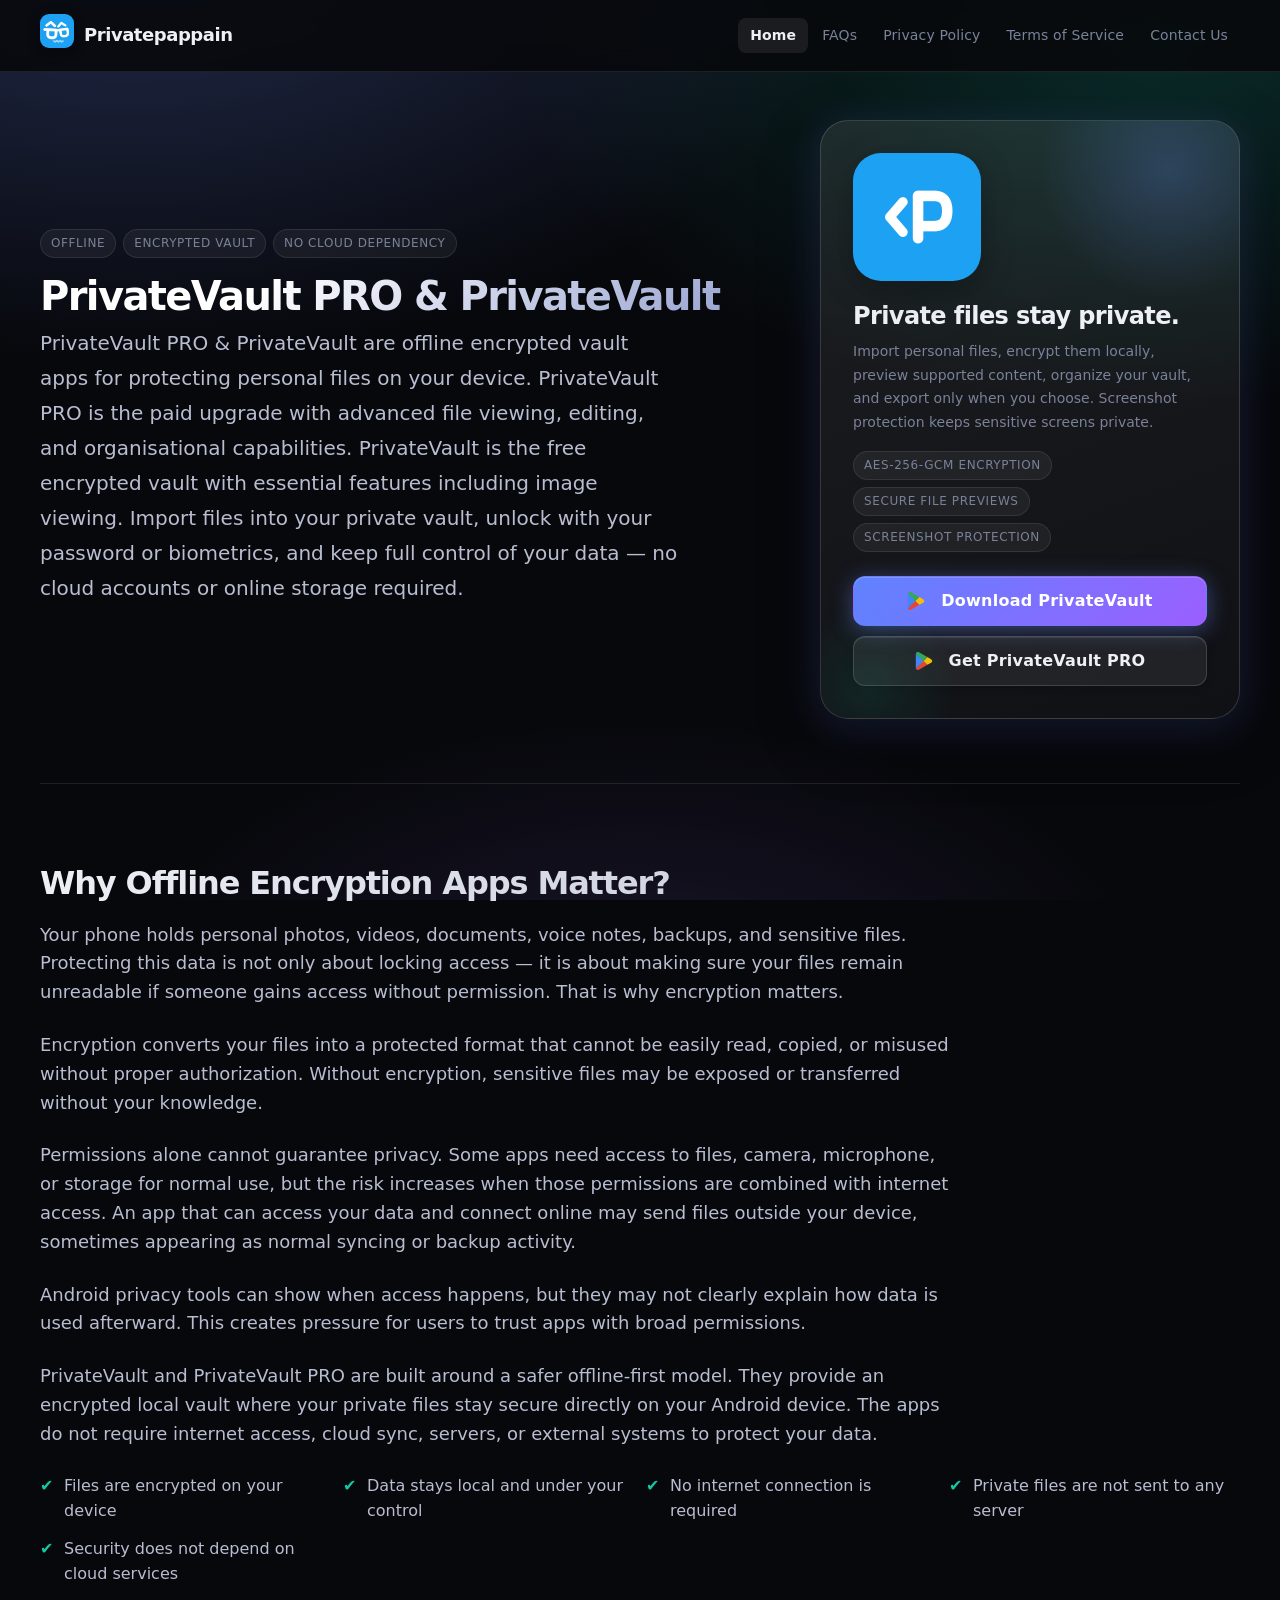
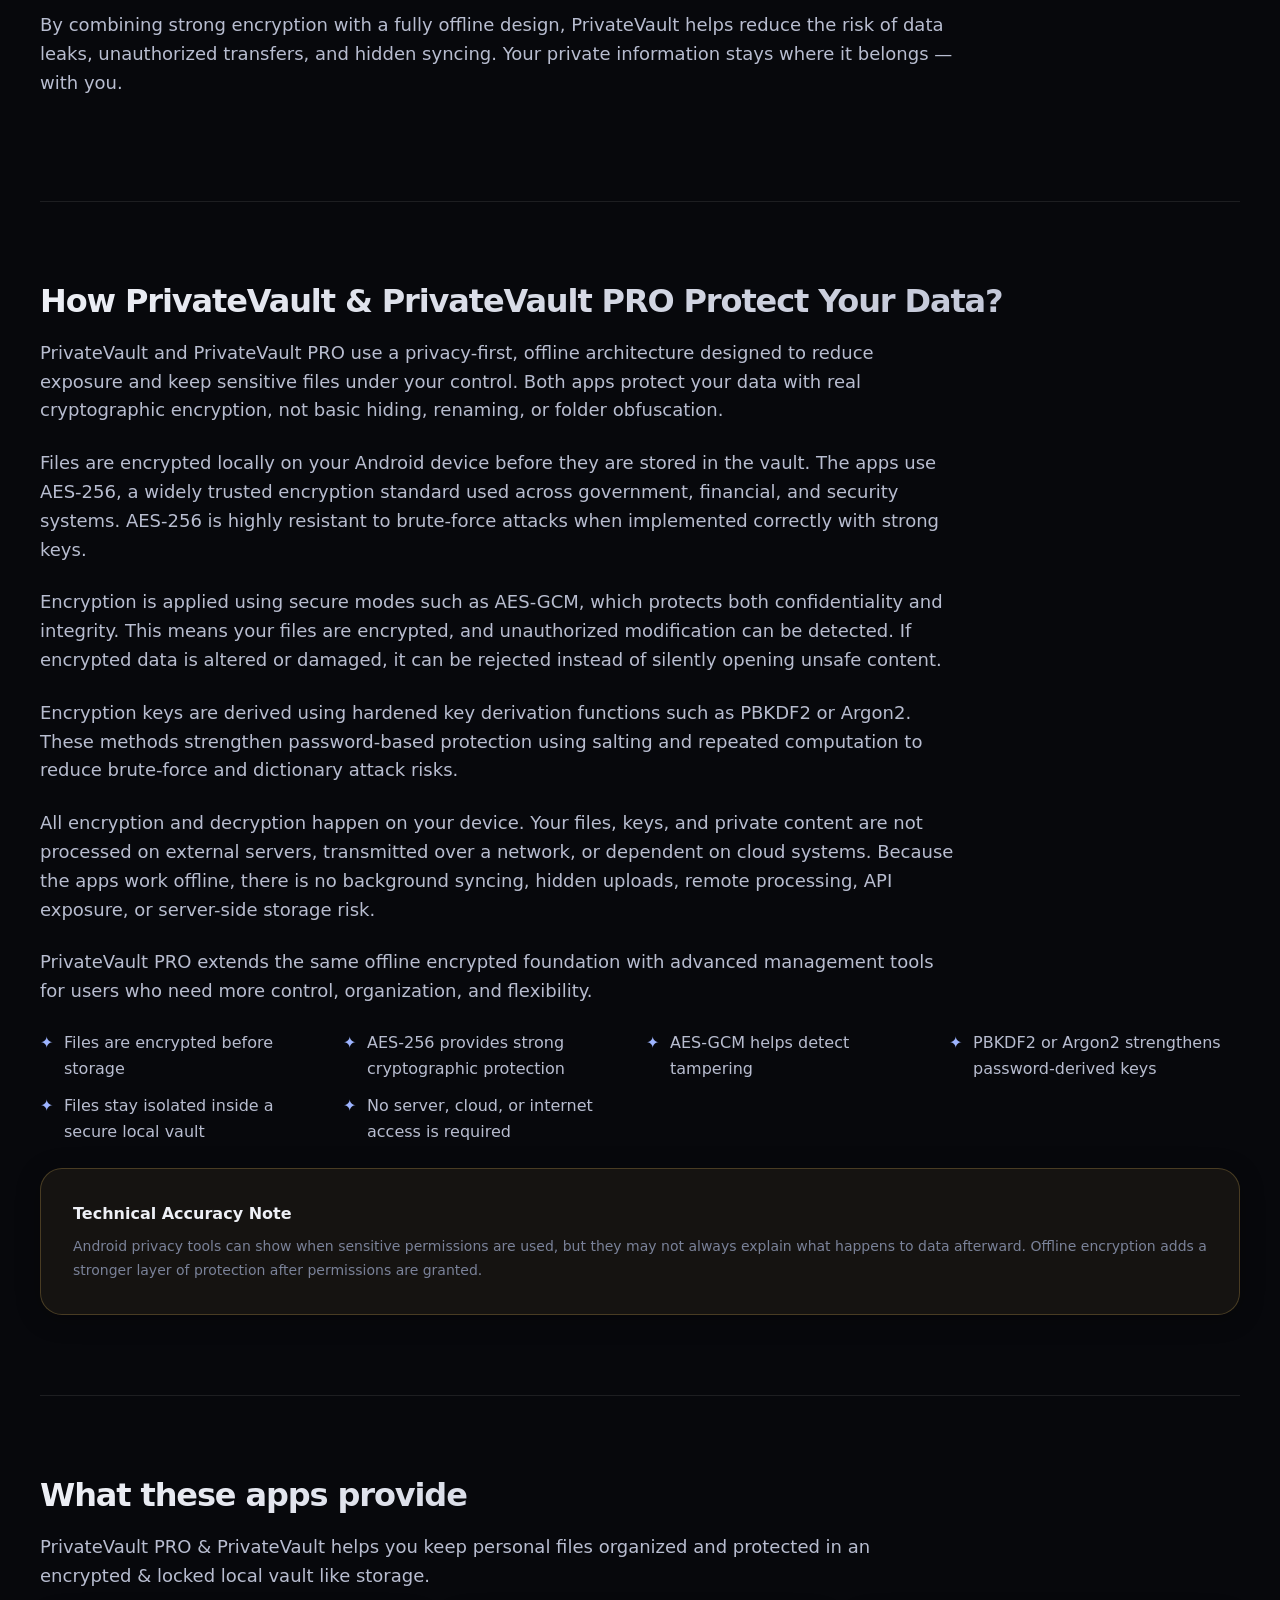
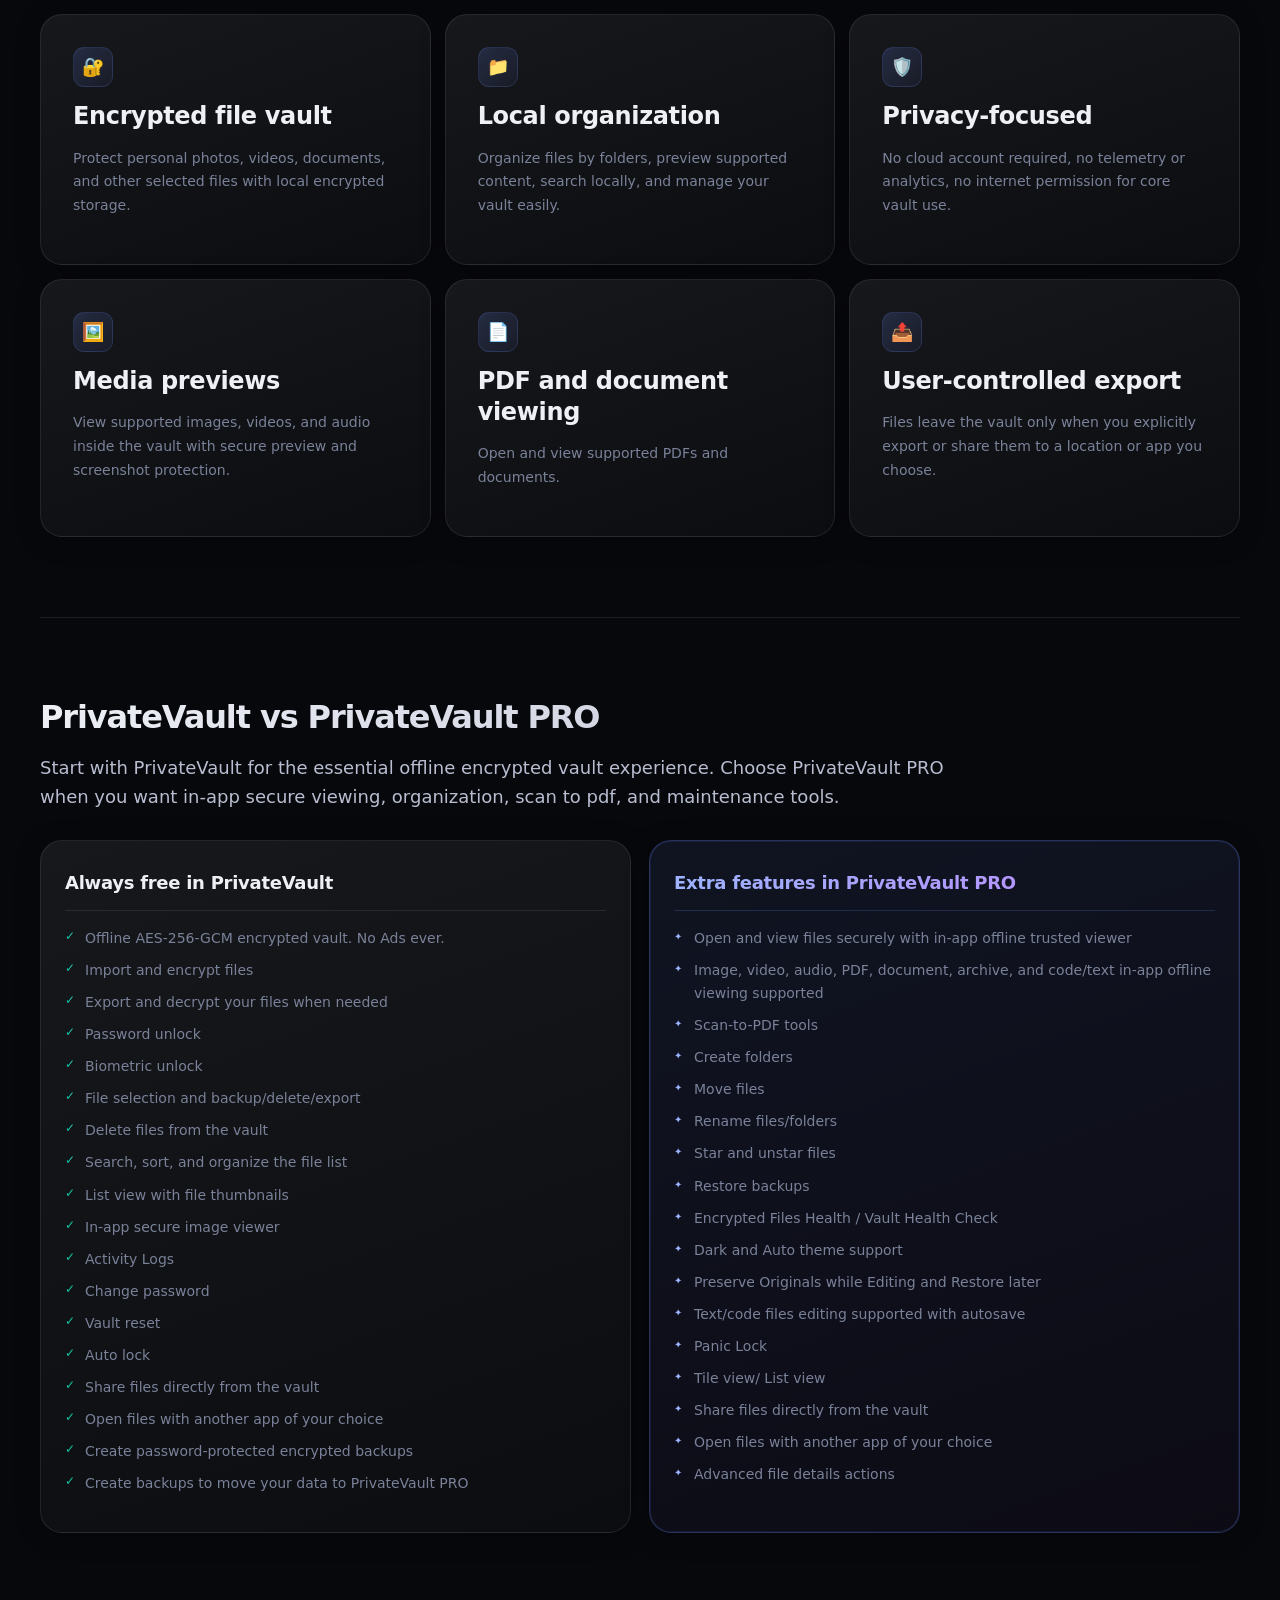
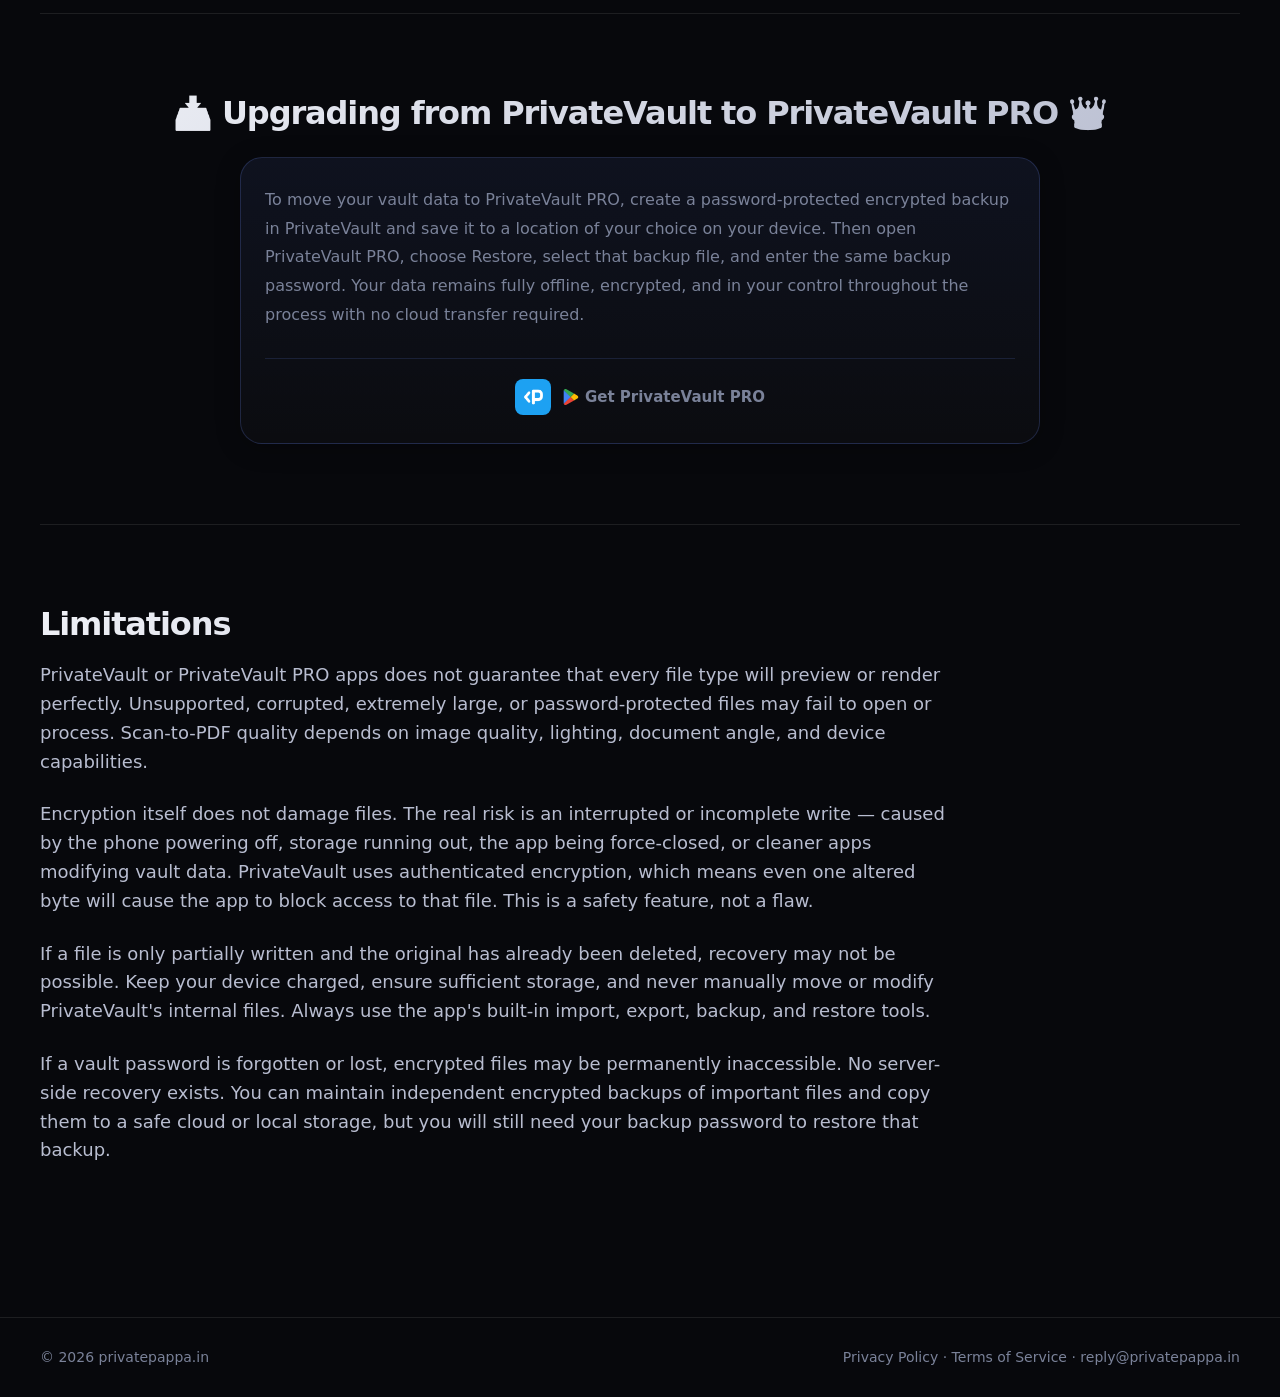
==== commit 685b50e7: "Revert today's website changes" ====
--- a/index.html
+++ b/index.html
@@ -3,13 +3,13 @@
 <head>
 <meta charset="UTF-8" />
 <meta name="viewport" content="width=device-width, initial-scale=1.0" />
-<meta http-equiv="Content-Security-Policy" content="default-src 'self'; img-src 'self' data: blob:; style-src 'self' 'unsafe-inline' https://fonts.googleapis.com; font-src 'self' https://fonts.gstatic.com; script-src 'self' 'unsafe-inline' https://www.googletagmanager.com; frame-src https://docs.google.com; object-src 'none'; base-uri 'self'; form-action 'self';" />
+<meta http-equiv="Content-Security-Policy" content="default-src 'self'; img-src 'self' data: blob:; style-src 'self' 'unsafe-inline' https://fonts.googleapis.com; font-src 'self' https://fonts.gstatic.com; script-src 'self' 'unsafe-inline' https://www.googletagmanager.com; frame-src https://docs.google.com; object-src 'none'; base-uri 'self'; frame-ancestors 'none'; form-action 'self';" />
 <link rel="preconnect" href="https://fonts.googleapis.com" />
 <link rel="preconnect" href="https://fonts.gstatic.com" crossorigin />
 <!-- P5 FIX: Reduced from 5 weights (400;500;600;700;800) to 3 — fewer font files fetched -->
 <link href="https://fonts.googleapis.com/css2?family=Inter:wght@400;600;700&display=swap" rel="stylesheet" />
 <title>Privatepappa</title>
-<meta name="description" content="PrivateVault and PrivateVault PRO are offline Android file vaults with authenticated AES-256-GCM encryption, hardened password derivation, encrypted backups, and optional biometric unlock." />
+<meta name="description" content="PrivateVault PRO and PrivateVault are offline encrypted secure storage applications for safely storing and managing personal files on your Android device without cloud or internet access requirement." />
 <link rel="icon" href="/favicon.ico" sizes="any">
 <link rel="icon" type="image/png" sizes="48x48" href="/favicon-48x48.png">
 <link rel="icon" type="image/png" sizes="96x96" href="/favicon-96x96.png">
@@ -23,12 +23,12 @@
 <meta property="og:site_name" content="PrivateVault PRO &amp; PrivateVault" />
 <meta property="og:url" content="https://privatepappa.in/" />
 <meta property="og:title" content="PrivateVault PRO &amp; PrivateVault - Offline Encrypted Vault" />
-<meta property="og:description" content="Protect selected Android files locally with authenticated encryption, password-protected backups, and clear Free and PRO feature boundaries." />
+<meta property="og:description" content="PrivateVault PRO and PrivateVault are offline encrypted secure storage applications for safely storing and managing personal files on your Android device without cloud or internet access requirement." />
 <meta property="og:image" content="https://privatepappa.in/assets/logo.png" />
 <meta property="og:image:width" content="512" />
 <meta property="og:image:height" content="512" />
 <meta property="og:image:type" content="image/png" />
-<meta property="og:image:alt" content="Privatepappain logo" />
+<meta property="og:image:alt" content="PrivateVault app icon" />
 <!-- Canonical -->
 <link rel="canonical" href="https://privatepappa.in/" />
 <!-- Structured Data -->
@@ -39,7 +39,7 @@
   "name": "PrivateVault PRO & PrivateVault",
   "url": "https://privatepappa.in",
   "logo": "https://privatepappa.in/assets/logo.png",
-  "description": "PrivateVault and PrivateVault PRO are offline Android file vaults with authenticated encryption, hardened password derivation, encrypted backups, and optional biometric unlock."
+  "description": "PrivateVault PRO and PrivateVault are offline encrypted secure storage applications for safely storing and managing personal files on your Android device without cloud or internet access requirement."
 }
 </script>
 <meta name="google-site-verification" content="xJtdVeTV1AvSoJhAOPh_YrKg8Kxdz2RV0wTcuHZiU80" />
@@ -83,9 +83,9 @@
       </div>
       <h1>PrivateVault PRO &amp; PrivateVault</h1>
       <p>
-        PrivateVault and PrivateVault PRO are offline Android file vaults that encrypt selected files locally. Both editions share the same core cryptographic formats, password protection, optional biometric unlock, encrypted backups, and local activity history. PrivateVault is the focused free edition; PRO adds broader local viewers, organization tools, Settings restore, and additional authorization controls.
+        PrivateVault PRO &amp; PrivateVault are offline encrypted vault apps for protecting personal files on your device. PrivateVault PRO is the paid upgrade with advanced file viewing, editing, and organisational capabilities. PrivateVault is the free encrypted vault with essential features including image viewing. Import files into your private vault, unlock with your password or biometrics, and keep full control of your data — no cloud accounts or online storage required.
       </p>
-
+      
     </div>
 
     <aside class="hero-card">
@@ -93,12 +93,14 @@
       <img class="app-icon-large" src="./assets/app-icon.png" alt="PrivateVault icon" width="128" height="128" />
       <h2>Private files stay private.</h2>
       <p>
-        Import selected files, encrypt them locally, preview supported content, and export only when you choose. Release builds request Android screenshot protection on sensitive vault screens, although platform and device conditions can limit that protection.
+        Import personal files, encrypt them locally, preview supported content,
+        organize your vault, and export only when you choose. Screenshot protection
+        keeps sensitive screens private.
       </p>
       <div class="badge-row">
-        <span class="badge">Current files: AES-256-GCM</span>
-        <span class="badge">Encrypted backups</span>
-        <span class="badge">No app Internet permission</span>
+        <span class="badge">AES-256-GCM encryption</span>
+        <span class="badge">Secure file previews</span>
+        <span class="badge">Screenshot protection</span>
       </div>
       <div class="cta-row">
         <a class="btn btn-primary" href="https://play.google.com/store/apps/details?id=com.privatepappain.privatevault" target="_blank" rel="noopener">
@@ -127,70 +129,70 @@
   </section>
 
   <section class="section">
-    <h2>Why Offline Encryption Apps Matter</h2>
-    <p class="section-lead">
-      Your phone may hold personal photos, videos, documents, recordings, and other sensitive files. A screen lock controls access to the device; file encryption adds a separate protection layer for selected vault content.
-    </p>
-    <p class="section-lead">
-      PrivateVault stores selected files in an encrypted app-private repository. Access requires the correct password-derived key or an enrolled biometric wrapper that Android authorizes.
-    </p>
-    <p class="section-lead">
-      The current Android manifests request neither <code>INTERNET</code> nor <code>ACCESS_NETWORK_STATE</code>. The apps do not include cloud sync, advertising, analytics, telemetry, or remote file-processing SDKs.
-    </p>
-    <p class="section-lead">
-      The protection boundary is still important: decrypted copies exported, shared, or opened in another app are no longer protected by vault encryption. Device compromise, storage failure, forgotten passwords, and unverified backups also remain user risks.
-    </p>
-    <p class="section-lead">
-      PrivateVault and PrivateVault PRO use the same local cryptographic foundation. PRO adds workflow, viewing, and authorization features without changing the core encryption used by the Free edition.
+    <h2>Why Offline Encryption Apps Matter?</h2>
+    <p class="section-lead">
+      Your phone holds personal photos, videos, documents, voice notes, backups, and sensitive files. Protecting this data is not only about locking access — it is about making sure your files remain unreadable if someone gains access without permission. That is why encryption matters.
+    </p>
+    <p class="section-lead">
+      Encryption converts your files into a protected format that cannot be easily read, copied, or misused without proper authorization. Without encryption, sensitive files may be exposed or transferred without your knowledge.
+    </p>
+    <p class="section-lead">
+      Permissions alone cannot guarantee privacy. Some apps need access to files, camera, microphone, or storage for normal use, but the risk increases when those permissions are combined with internet access. An app that can access your data and connect online may send files outside your device, sometimes appearing as normal syncing or backup activity.
+    </p>
+    <p class="section-lead">
+      Android privacy tools can show when access happens, but they may not clearly explain how data is used afterward. This creates pressure for users to trust apps with broad permissions.
+    </p>
+    <p class="section-lead">
+      PrivateVault and PrivateVault PRO are built around a safer offline-first model. They provide an encrypted local vault where your private files stay secure directly on your Android device. The apps do not require internet access, cloud sync, servers, or external systems to protect your data.
     </p>
     <div style="margin: 24px 0;">
       <ul style="list-style: none; padding: 0; display: grid; grid-template-columns: repeat(auto-fit, minmax(280px, 1fr)); gap: 12px;">
-        <li style="position: relative; padding-left: 24px; color: var(--text-secondary); font-size: var(--text-base);"><span style="position: absolute; left: 0; color: var(--accent-2);">✔</span> Selected files are encrypted locally</li>
-        <li style="position: relative; padding-left: 24px; color: var(--text-secondary); font-size: var(--text-base);"><span style="position: absolute; left: 0; color: var(--accent-2);">✔</span> Current writes use authenticated formats</li>
-        <li style="position: relative; padding-left: 24px; color: var(--text-secondary); font-size: var(--text-base);"><span style="position: absolute; left: 0; color: var(--accent-2);">✔</span> The apps request no Internet permission</li>
-        <li style="position: relative; padding-left: 24px; color: var(--text-secondary); font-size: var(--text-base);"><span style="position: absolute; left: 0; color: var(--accent-2);">✔</span> Supported legacy data remains readable</li>
-        <li style="position: relative; padding-left: 24px; color: var(--text-secondary); font-size: var(--text-base);"><span style="position: absolute; left: 0; color: var(--accent-2);">✔</span> Backups remain under user control</li>
+        <li style="position: relative; padding-left: 24px; color: var(--text-secondary); font-size: var(--text-base);"><span style="position: absolute; left: 0; color: var(--accent-2);">✔</span> Files are encrypted on your device</li>
+        <li style="position: relative; padding-left: 24px; color: var(--text-secondary); font-size: var(--text-base);"><span style="position: absolute; left: 0; color: var(--accent-2);">✔</span> Data stays local and under your control</li>
+        <li style="position: relative; padding-left: 24px; color: var(--text-secondary); font-size: var(--text-base);"><span style="position: absolute; left: 0; color: var(--accent-2);">✔</span> No internet connection is required</li>
+        <li style="position: relative; padding-left: 24px; color: var(--text-secondary); font-size: var(--text-base);"><span style="position: absolute; left: 0; color: var(--accent-2);">✔</span> Private files are not sent to any server</li>
+        <li style="position: relative; padding-left: 24px; color: var(--text-secondary); font-size: var(--text-base);"><span style="position: absolute; left: 0; color: var(--accent-2);">✔</span> Security does not depend on cloud services</li>
       </ul>
     </div>
     <p class="section-lead">
-      This local-first design reduces remote exposure while keeping the user responsible for passwords, verified backups, external decrypted copies, and the security of the Android device.
-    </p>
-  </section>
-
-  <section class="section">
-    <h2>How PrivateVault &amp; PrivateVault PRO Protect Your Data</h2>
-    <p class="section-lead">
-      Both editions use explicit encrypted formats, strict parsing, and authenticated state transitions rather than simple file hiding, renaming, or folder obfuscation.
-    </p>
-    <p class="section-lead">
-      Newly written and migrated vault files use the PVL2 format: chunked AES-256-GCM authenticated encryption with fresh nonces, ordered chunks, authenticated structural data, and strict length and trailing-data checks. Supported unmigrated PVLT1 files remain readable.
-    </p>
-    <p class="section-lead">
-      Current PVMD v2 metadata uses a separate AES-256-GCM envelope with a fresh nonce and authenticated structural header. It protects entries, folder relationships, revisions, and active encrypted-file references.
-    </p>
-    <p class="section-lead">
-      New vault credentials use PBKDF2-HMAC-SHA256 with exactly 600,000 iterations, a unique random 32-byte salt, and a 256-bit derived key. The current implementation does not use Argon2id.
-    </p>
-    <p class="section-lead">
-      New encrypted backups use PVBAK4 and a fixed PBKDF2-HMAC-SHA256 profile with 600,000 iterations, a fresh random 32-byte salt, and a 256-bit derived key. Supported PVBAK1, PVBAK2, and PVBAK3 backups retain their historical restore behavior.
-    </p>
-    <p class="section-lead">
-      Password-first biometric enrollment uses Android BiometricPrompt and an authentication-bound Android Keystore key. PrivateVault does not receive or store biometric templates and does not claim that every active key is StrongBox- or hardware-backed.
+      By combining strong encryption with a fully offline design, PrivateVault helps reduce the risk of data leaks, unauthorized transfers, and hidden syncing. Your private information stays where it belongs — with you.
+    </p>
+  </section>
+
+  <section class="section">
+    <h2>How PrivateVault &amp; PrivateVault PRO Protect Your Data?</h2>
+    <p class="section-lead">
+      PrivateVault and PrivateVault PRO use a privacy-first, offline architecture designed to reduce exposure and keep sensitive files under your control. Both apps protect your data with real cryptographic encryption, not basic hiding, renaming, or folder obfuscation.
+    </p>
+    <p class="section-lead">
+      Files are encrypted locally on your Android device before they are stored in the vault. The apps use AES-256, a widely trusted encryption standard used across government, financial, and security systems. AES-256 is highly resistant to brute-force attacks when implemented correctly with strong keys.
+    </p>
+    <p class="section-lead">
+      Encryption is applied using secure modes such as AES-GCM, which protects both confidentiality and integrity. This means your files are encrypted, and unauthorized modification can be detected. If encrypted data is altered or damaged, it can be rejected instead of silently opening unsafe content.
+    </p>
+    <p class="section-lead">
+      Encryption keys are derived using hardened key derivation functions such as PBKDF2 or Argon2. These methods strengthen password-based protection using salting and repeated computation to reduce brute-force and dictionary attack risks.
+    </p>
+    <p class="section-lead">
+      All encryption and decryption happen on your device. Your files, keys, and private content are not processed on external servers, transmitted over a network, or dependent on cloud systems. Because the apps work offline, there is no background syncing, hidden uploads, remote processing, API exposure, or server-side storage risk.
+    </p>
+    <p class="section-lead">
+      PrivateVault PRO extends the same offline encrypted foundation with advanced management tools for users who need more control, organization, and flexibility.
     </p>
     <div style="margin: 24px 0;">
       <ul style="list-style: none; padding: 0; display: grid; grid-template-columns: repeat(auto-fit, minmax(280px, 1fr)); gap: 12px;">
-        <li style="position: relative; padding-left: 24px; color: var(--text-secondary); font-size: var(--text-base);"><span style="position: absolute; left: 0; color: var(--accent-light);">✦</span> PVL2 chunked AES-256-GCM vault files</li>
-        <li style="position: relative; padding-left: 24px; color: var(--text-secondary); font-size: var(--text-base);"><span style="position: absolute; left: 0; color: var(--accent-light);">✦</span> PVMD v2 authenticated metadata</li>
-        <li style="position: relative; padding-left: 24px; color: var(--text-secondary); font-size: var(--text-base);"><span style="position: absolute; left: 0; color: var(--accent-light);">✦</span> Versioned password-verifier precheck</li>
-        <li style="position: relative; padding-left: 24px; color: var(--text-secondary); font-size: var(--text-base);"><span style="position: absolute; left: 0; color: var(--accent-light);">✦</span> PBKDF2-HMAC-SHA256 password derivation</li>
-        <li style="position: relative; padding-left: 24px; color: var(--text-secondary); font-size: var(--text-base);"><span style="position: absolute; left: 0; color: var(--accent-light);">✦</span> PVBAK4 encrypted backups</li>
-        <li style="position: relative; padding-left: 24px; color: var(--text-secondary); font-size: var(--text-base);"><span style="position: absolute; left: 0; color: var(--accent-light);">✦</span> Transactional restore and migration flows</li>
+        <li style="position: relative; padding-left: 24px; color: var(--text-secondary); font-size: var(--text-base);"><span style="position: absolute; left: 0; color: var(--accent-light);">✦</span> Files are encrypted before storage</li>
+        <li style="position: relative; padding-left: 24px; color: var(--text-secondary); font-size: var(--text-base);"><span style="position: absolute; left: 0; color: var(--accent-light);">✦</span> AES-256 provides strong cryptographic protection</li>
+        <li style="position: relative; padding-left: 24px; color: var(--text-secondary); font-size: var(--text-base);"><span style="position: absolute; left: 0; color: var(--accent-light);">✦</span> AES-GCM helps detect tampering</li>
+        <li style="position: relative; padding-left: 24px; color: var(--text-secondary); font-size: var(--text-base);"><span style="position: absolute; left: 0; color: var(--accent-light);">✦</span> PBKDF2 or Argon2 strengthens password-derived keys</li>
+        <li style="position: relative; padding-left: 24px; color: var(--text-secondary); font-size: var(--text-base);"><span style="position: absolute; left: 0; color: var(--accent-light);">✦</span> Files stay isolated inside a secure local vault</li>
+        <li style="position: relative; padding-left: 24px; color: var(--text-secondary); font-size: var(--text-base);"><span style="position: absolute; left: 0; color: var(--accent-light);">✦</span> No server, cloud, or internet access is required</li>
       </ul>
     </div>
     <article class="policy-card notice" style="margin-top: 24px;">
       <h3 style="margin-top: 0; margin-bottom: 8px; font-size: var(--text-base); color: var(--text);">Technical Accuracy Note</h3>
       <p style="margin: 0; font-size: var(--text-sm); color: var(--muted);">
-        Legacy formats are retained for compatibility. Current formats improve authenticated structure, but no software can guarantee recovery from pre-existing corruption, storage failure, device compromise, or a forgotten password.
+        Android privacy tools can show when sensitive permissions are used, but they may not always explain what happens to data afterward. Offline encryption adds a stronger layer of protection after permissions are granted.
       </p>
     </article>
   </section>
@@ -198,38 +200,38 @@
   <section class="section">
     <h2>What these apps provide</h2>
     <p class="section-lead">
-      PrivateVault and PrivateVault PRO protect selected files in an encrypted local vault while preserving clear edition-specific feature boundaries.
+      PrivateVault PRO &amp; PrivateVault helps you keep personal files organized and protected in an encrypted & locked local vault like storage.
     </p>
     <div class="grid">
       <article class="card">
         <div class="feature-icon">🔐</div>
         <h3>Encrypted file vault</h3>
-        <p>Current-format vault files use chunked AES-256-GCM authenticated encryption; supported legacy files remain readable.</p>
+        <p>Protect personal photos, videos, documents, and other selected files with local encrypted storage.</p>
       </article>
       <article class="card">
         <div class="feature-icon">📁</div>
         <h3>Local organization</h3>
-        <p>Both editions provide search, sorting, thumbnails, selection, and deletion. PRO adds folders, move, rename, starring, and grid/list layouts.</p>
+        <p>Organize files by folders, preview supported content, search locally, and manage your vault easily.</p>
       </article>
       <article class="card">
         <div class="feature-icon">🛡️</div>
         <h3>Privacy-focused</h3>
-        <p>No cloud account is required. The Android apps request no Internet permission and include no advertising, analytics, or telemetry SDKs.</p>
+        <p>No cloud account required, no telemetry or analytics, no internet permission for core vault use.</p>
       </article>
       <article class="card">
         <div class="feature-icon">🖼️</div>
         <h3>Media previews</h3>
-        <p>Free includes built-in image viewing. PRO adds local video and audio playback plus broader supported-file viewers.</p>
+        <p>View supported images, videos, and audio inside the vault with secure preview and screenshot protection.</p>
       </article>
       <article class="card">
         <div class="feature-icon">📄</div>
         <h3>PDF and document viewing</h3>
-        <p>PRO includes local viewers for supported PDF, text/code, DOCX, XLSX, PPTX, and archive content. Rendering varies by file and device.</p>
+        <p>Open and view supported PDFs and documents.</p>
       </article>
       <article class="card">
         <div class="feature-icon">📤</div>
         <h3>User-controlled export</h3>
-        <p>Export, Share, and Open with create a decrypted copy for the selected destination. That destination may retain a copy outside vault protection.</p>
+        <p>Files leave the vault only when you explicitly export or share them to a location or app you choose.</p>
       </article>
     </div>
   </section>
@@ -237,39 +239,52 @@
   <section class="section">
     <h2>PrivateVault vs PrivateVault PRO</h2>
     <p class="section-lead">
-      Start with PrivateVault for essential local vault protection. Choose PrivateVault PRO for broader local viewers, organization, Scan-to-PDF, Settings restore, and additional authorization controls.
+      Start with PrivateVault for the essential offline encrypted vault experience. Choose PrivateVault PRO when you want in-app secure viewing, organization, scan to pdf, and maintenance tools.
     </p>
     <div class="comparison-grid">
       <div class="comparison-card">
         <h3>Always free in PrivateVault</h3>
         <ul class="comparison-list">
-          <li>The same current PVL2, PVMD, credential, and backup formats as PRO</li>
-          <li>Password unlock and optional biometric unlock</li>
-          <li>Import, export, share, and Open with</li>
-          <li>Search, sorting, thumbnails, selection, and deletion</li>
-          <li>Direct photo, video, and audio capture</li>
-          <li>Built-in image viewing</li>
-          <li>Encrypted local Activity Logs</li>
-          <li>Password changes, Auto Lock, and Vault Reset</li>
-          <li>Password-protected PVBAK4 backup creation</li>
-          <li>Restore during initial vault setup</li>
-          <li>Light theme</li>
-          <li>No advertising SDK or app Internet permission</li>
+          <li>Offline AES-256-GCM encrypted vault. No Ads ever.</li>
+          <li>Import and encrypt files</li>
+          <li>Export and decrypt your files when needed</li>
+          <li>Password unlock</li>
+          <li>Biometric unlock</li>
+          <li>File selection and backup/delete/export</li>
+          <li>Delete files from the vault</li>
+          <li>Search, sort, and organize the file list</li>
+          <li>List view with file thumbnails</li>
+          <li>In-app secure image viewer</li>
+          <li>Activity Logs</li>
+          <li>Change password</li>
+          <li>Vault reset</li>
+          <li>Auto lock</li>
+          <li>Share files directly from the vault</li>
+          <li>Open files with another app of your choice</li>
+          <li>Create password-protected encrypted backups</li>
+          <li>Create backups to move your data to PrivateVault PRO</li>
         </ul>
       </div>
       <div class="comparison-card pro-card">
         <h3>Extra features in PrivateVault PRO</h3>
         <ul class="comparison-list">
-          <li>Folders, move, rename, starring, and grid/list layouts</li>
-          <li>Local viewers for supported images, video, audio, PDF, text/code, Office files, and archives</li>
-          <li>Text/code revisions, editing, and selected PDF tools</li>
-          <li>Scan-to-PDF and higher-quality capture controls</li>
-          <li>Settings restore and vault safety checks</li>
-          <li>Data Control and advanced file-details actions</li>
-          <li>Optional 2FA Unlock and Panic Lock</li>
-          <li>Optional failed-unlock camera capture where device permission and capability allow</li>
-          <li>Dark and automatic theme support</li>
-          <li>PRO viewing and organization features remain local to the device</li>
+          <li>Open and view files securely with in-app offline trusted viewer</li>
+          <li>Image, video, audio, PDF, document, archive, and code/text in-app offline viewing supported</li>
+          <li>Scan-to-PDF tools</li>
+          <li>Create folders</li>
+          <li>Move files</li>
+          <li>Rename files/folders</li>
+          <li>Star and unstar files</li>
+          <li>Restore backups</li>
+          <li>Encrypted Files Health / Vault Health Check</li>
+          <li>Dark and Auto theme support</li>
+          <li>Preserve Originals while Editing and Restore later</li>
+          <li>Text/code files editing supported with autosave</li>
+          <li>Panic Lock</li>
+          <li>Tile view/ List view</li>
+          <li>Share files directly from the vault</li>
+          <li>Open files with another app of your choice</li>
+          <li>Advanced file details actions</li>
         </ul>
       </div>
     </div>
@@ -279,11 +294,11 @@
     <h2>&#x1F4E5; Upgrading from PrivateVault to PrivateVault PRO &#x1F451;</h2>
     <div class="comparison-card" style="max-width: 800px; margin: 24px auto 0; text-align: left; background: linear-gradient(180deg, rgba(109, 141, 255, 0.08), rgba(255, 255, 255, 0.02)); border-color: rgba(109, 141, 255, 0.2);">
       <p style="font-size: 16px; line-height: 1.8; color: var(--muted); margin: 0 0 28px 0;">
-        To move vault data to PrivateVault PRO, create a password-protected encrypted backup in PrivateVault and save it to a location you control. In PrivateVault PRO, choose Restore, select the backup, and enter the same backup password. The Android apps perform this workflow locally without cloud transfer. Keep the original backup until you verify the restored vault.
+        To move your vault data to PrivateVault PRO, create a password-protected encrypted backup in PrivateVault and save it to a location of your choice on your device. Then open PrivateVault PRO, choose Restore, select that backup file, and enter the same backup password. Your data remains fully offline, encrypted, and in your control throughout the process with no cloud transfer required.
       </p>
       <div style="display: flex; flex-direction: column; align-items: center; padding-top: 20px; border-top: 1px solid rgba(109, 141, 255, 0.15);">
         <a href="https://play.google.com/store/apps/details?id=com.privatepappain.privatevault.pro" target="_blank" rel="noopener" style="display: flex; align-items: center; gap: 12px; text-decoration: none; color: inherit; transition: opacity 0.25s;" onmouseover="this.style.opacity='0.85'" onmouseout="this.style.opacity='1'">
-          <img src="./assets/app-icon.png" alt="PrivateVault PRO icon" style="width: 36px; height: 36px; border-radius: 8px;" />
+          <img src="./assets/app-icon.svg" alt="PrivateVault PRO icon" style="width: 36px; height: 36px; border-radius: 8px;" />
           <span style="font-size: 15px; color: var(--muted); font-weight: 600; display: inline-flex; align-items: center; gap: 6px;">
             <svg xmlns="http://www.w3.org/2000/svg" viewBox="0 0 466 511.98" width="16" height="16" style="vertical-align: middle;">
               <g fill-rule="nonzero">
@@ -303,22 +318,24 @@
   <section class="section">
     <h2>Limitations</h2>
     <p class="section-lead">
-      PrivateVault and PrivateVault PRO do not guarantee that every file type will preview or render perfectly. Unsupported, malformed, very large, unusual, or resource-intensive files may fail or behave differently depending on the device. Scan-to-PDF quality depends on image quality, lighting, document angle, and device capability.
-    </p>
-    <p class="section-lead">
-      Authenticated encryption detects modification and many forms of truncation; it does not repair missing data. PrivateVault uses staged and transactional workflows, but device failure, exhausted storage, filesystem errors, or process interruption can still prevent an operation from completing.
-    </p>
-    <p class="section-lead">
-      Do not manually move, rename, or modify PrivateVault's app-private files. Keep sufficient free storage, use the built-in import, export, backup, and restore tools, and maintain independently verified backups before major operations.
-    </p>
-    <p class="section-lead">
-      The developer has no server-side password reset or recovery key. If a vault or backup password is lost, encrypted data may become permanently inaccessible. Exported or externally opened decrypted copies are outside PrivateVault encryption, and deletion cannot guarantee physical secure erasure on flash storage.
+      PrivateVault or PrivateVault PRO apps does not guarantee that every file type will preview or render perfectly.
+      Unsupported, corrupted, extremely large, or password-protected files may fail to open or process.
+      Scan-to-PDF quality depends on image quality, lighting, document angle, and device capabilities.
+    </p>
+    <p class="section-lead">
+      Encryption itself does not damage files. The real risk is an interrupted or incomplete write — caused by the phone powering off, storage running out, the app being force-closed, or cleaner apps modifying vault data. PrivateVault uses authenticated encryption, which means even one altered byte will cause the app to block access to that file. This is a safety feature, not a flaw.
+    </p>
+    <p class="section-lead">
+      If a file is only partially written and the original has already been deleted, recovery may not be possible. Keep your device charged, ensure sufficient storage, and never manually move or modify PrivateVault's internal files. Always use the app's built-in import, export, backup, and restore tools.
+    </p>
+    <p class="section-lead">
+      If a vault password is forgotten or lost, encrypted files may be permanently inaccessible. No server-side recovery exists. You can maintain independent encrypted backups of important files and copy them to a safe cloud or local storage, but you will still need your backup password to restore that backup.
     </p>
   </section>
 </main>
 <footer class="site-footer">
   <div class="footer-inner">
-    <span>© 2026 www.privatepappa.in</span>
+    <span>© 2026 privatepappa.in</span>
     <span>
       <a href="./privacy-policy.html">Privacy Policy</a> ·
       <a href="./terms-of-service.html">Terms of Service</a> ·
